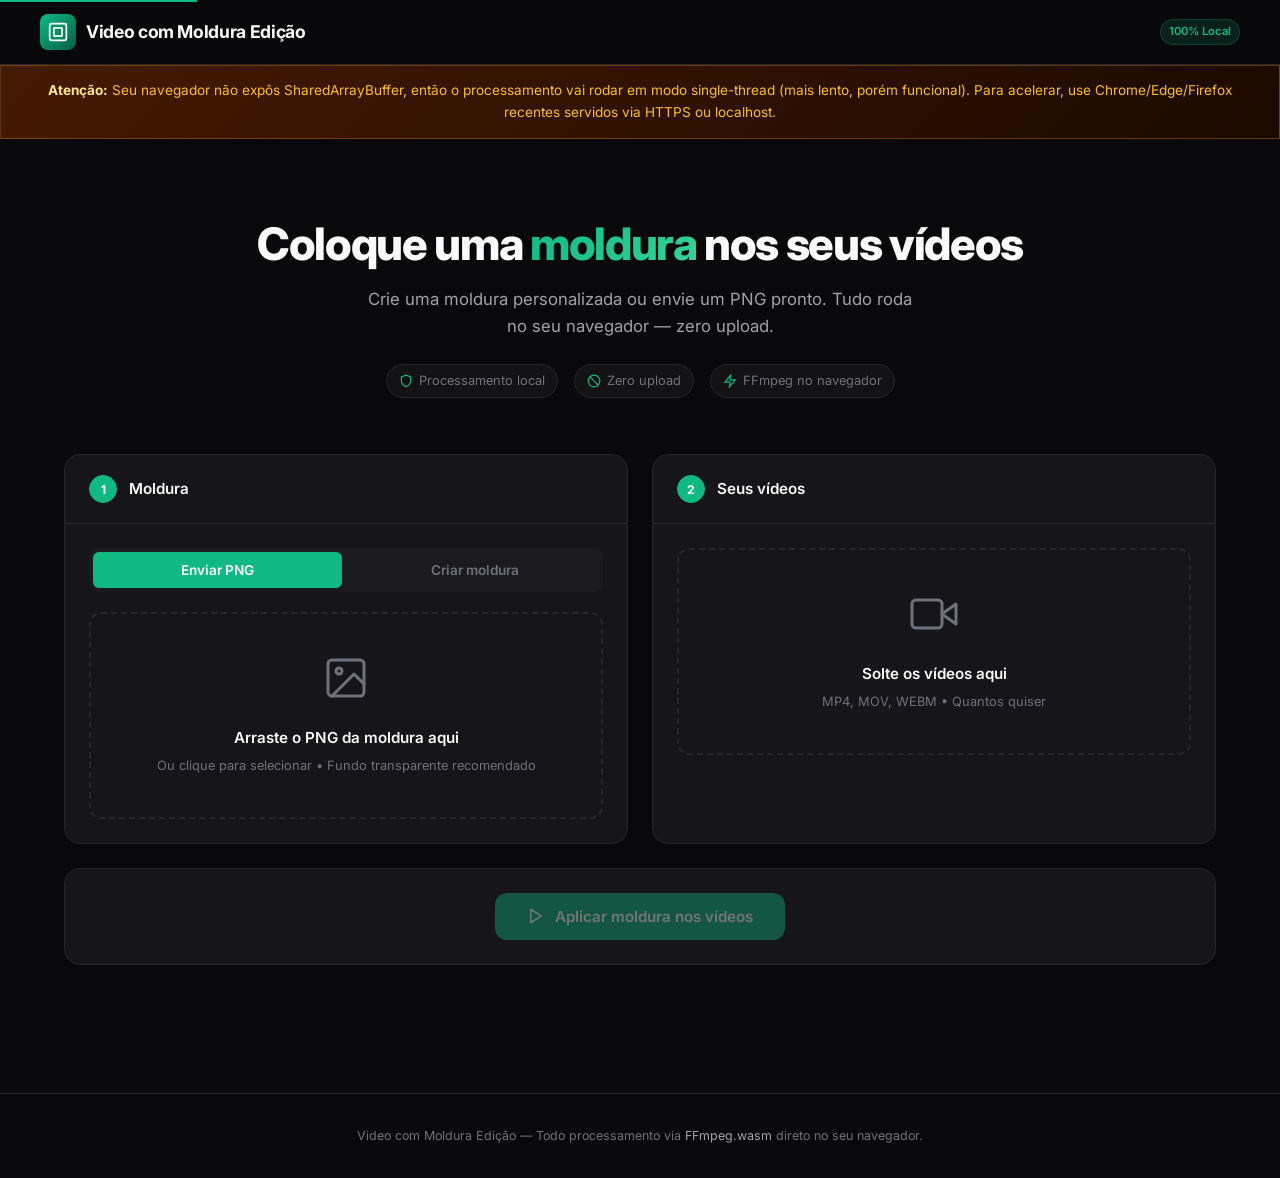
==== index.html @ 8ac9a496 "Update index.html" ====
<!DOCTYPE html>
<html lang="pt-BR">
<head>
  <meta charset="UTF-8">
  <meta name="viewport" content="width=device-width, initial-scale=1.0">
  <title>Video com Moldura Edição — crie ou envie molduras, 100% no navegador</title>
  <meta name="description" content="Crie ou envie molduras PNG e aplique em vídeos direto no navegador. Sem upload, sem servidor, 100% privado.">
  <meta name="theme-color" content="#0a0a0a">
  <link rel="preconnect" href="https://fonts.googleapis.com">
  <link rel="preconnect" href="https://fonts.gstatic.com" crossorigin>
  <link href="https://fonts.googleapis.com/css2?family=Inter:wght@400;500;600;700;800&display=swap" rel="stylesheet">
  <style>
    *, *::before, *::after { box-sizing: border-box; margin: 0; padding: 0; }

    :root {
      --bg-primary: #09090b;
      --bg-secondary: #131316;
      --bg-tertiary: #1a1a1f;
      --bg-card: #16161a;
      --border-color: #27272a;
      --border-hover: #3f3f46;
      --text-primary: #fafafa;
      --text-secondary: #a1a1aa;
      --text-muted: #71717a;
      --accent: #10b981;
      --accent-hover: #059669;
      --accent-glow: rgba(16, 185, 129, 0.15);
      --danger: #ef4444;
      --warning: #f59e0b;
      --radius: 12px;
      --radius-sm: 8px;
      --radius-lg: 16px;
      --shadow: 0 4px 24px rgba(0,0,0,0.3);
      --transition: 200ms cubic-bezier(0.4, 0, 0.2, 1);
    }

    html { scroll-behavior: smooth; }

    body {
      font-family: 'Inter', -apple-system, BlinkMacSystemFont, sans-serif;
      background: var(--bg-primary);
      color: var(--text-primary);
      line-height: 1.6;
      min-height: 100vh;
      overflow-x: hidden;
    }

    .skip-link {
      position: absolute; top: -40px; left: 0;
      background: var(--accent); color: white; padding: 8px 16px;
      text-decoration: none; z-index: 1000;
    }
    .skip-link:focus { top: 0; }

    .site-header {
      position: sticky; top: 0; z-index: 100;
      background: rgba(9, 9, 11, 0.85);
      backdrop-filter: blur(16px);
      border-bottom: 1px solid var(--border-color);
      padding: 0 24px;
    }

    .header-inner {
      max-width: 1200px; margin: 0 auto;
      display: flex; align-items: center; justify-content: space-between;
      height: 64px;
    }

    .logo {
      display: flex; align-items: center; gap: 10px;
      text-decoration: none; color: var(--text-primary);
    }

    .logo-icon {
      width: 36px; height: 36px;
      background: linear-gradient(135deg, var(--accent), #065f46);
      border-radius: var(--radius-sm);
      display: flex; align-items: center; justify-content: center;
    }
    .logo-icon svg { width: 20px; height: 20px; color: white; }

    .logo-text { font-weight: 700; font-size: 1.1rem; letter-spacing: -0.02em; }

    .header-badge {
      font-size: 0.7rem; font-weight: 600; padding: 3px 8px;
      border-radius: 20px; background: var(--accent-glow); color: var(--accent);
      border: 1px solid rgba(16, 185, 129, 0.2);
    }

    .warning-banner {
      background: linear-gradient(135deg, #451a03, #1c0a00);
      border: 1px solid rgba(245, 158, 11, 0.3);
      color: #fbbf24; padding: 14px 24px; font-size: 0.85rem;
      text-align: center; display: none;
    }
    .warning-banner:not(.hidden) { display: block; }
    .warning-banner strong { color: #fde68a; }

    .app-container {
      max-width: 1200px; margin: 0 auto;
      padding: 32px 24px 80px;
    }

    .hero { text-align: center; padding: 48px 0 40px; }

    .hero h1 {
      font-size: clamp(1.8rem, 4vw, 2.8rem);
      font-weight: 800; letter-spacing: -0.03em;
      line-height: 1.15; margin-bottom: 16px;
    }

    .hero h1 .highlight {
      background: linear-gradient(135deg, var(--accent), #34d399);
      -webkit-background-clip: text; -webkit-text-fill-color: transparent;
      background-clip: text;
    }

    .hero p {
      color: var(--text-secondary); font-size: 1.05rem;
      max-width: 560px; margin: 0 auto;
    }

    .privacy-badges {
      display: flex; justify-content: center; gap: 16px;
      margin-top: 24px; flex-wrap: wrap;
    }

    .privacy-badge {
      display: flex; align-items: center; gap: 6px;
      font-size: 0.8rem; color: var(--text-muted);
      padding: 6px 12px; background: var(--bg-secondary);
      border: 1px solid var(--border-color); border-radius: 20px;
    }
    .privacy-badge svg { width: 14px; height: 14px; color: var(--accent); }

    .workflow {
      display: grid; grid-template-columns: 1fr 1fr; gap: 24px; margin-top: 16px;
    }
    @media (max-width: 900px) { .workflow { grid-template-columns: 1fr; } }

    /* Quando modo criar está ativo, o painel de vídeos some e o painel 1 ocupa tudo */
    .workflow.create-mode { grid-template-columns: 1fr; }
    .workflow.create-mode #panel-videos { display: none !important; }
    body.create-mode .bottom-section { display: none !important; }

    .panel {
      background: var(--bg-card); border: 1px solid var(--border-color);
      border-radius: var(--radius-lg); overflow: hidden;
      transition: border-color var(--transition);
    }
    .panel:hover { border-color: var(--border-hover); }

    .panel-header {
      padding: 20px 24px; border-bottom: 1px solid var(--border-color);
      display: flex; align-items: center; gap: 12px;
    }

    .panel-step {
      width: 28px; height: 28px; border-radius: 50%;
      background: var(--accent); border: 1.5px solid var(--accent);
      display: flex; align-items: center; justify-content: center;
      font-size: 0.75rem; font-weight: 700; color: white; flex-shrink: 0;
    }

    .panel-title { font-size: 0.95rem; font-weight: 600; }
    .panel-body { padding: 24px; }

    /* Tabs */
    .mode-tabs {
      display: flex; gap: 8px; margin-bottom: 20px;
      background: var(--bg-tertiary); padding: 4px; border-radius: var(--radius-sm);
    }

    .mode-tab {
      flex: 1; padding: 10px 14px; border: none; background: transparent;
      color: var(--text-muted); font-size: 0.85rem; font-weight: 600;
      border-radius: 6px; cursor: pointer; transition: all var(--transition);
      font-family: inherit;
    }
    .mode-tab.active { background: var(--accent); color: white; }

    .mode-panel { display: none; }
    .mode-panel.active { display: block; }

    /* Drop zone */
    .drop-zone {
      border: 2px dashed var(--border-color); border-radius: var(--radius);
      padding: 40px 24px; text-align: center; cursor: pointer;
      transition: all var(--transition); position: relative;
    }
    .drop-zone:hover, .drop-zone.drag-over {
      border-color: var(--accent); background: var(--accent-glow);
    }
    .drop-zone-icon {
      width: 48px; height: 48px; margin: 0 auto 16px;
      color: var(--text-muted); transition: color var(--transition);
    }
    .drop-zone:hover .drop-zone-icon { color: var(--accent); }
    .drop-zone-title { font-weight: 600; font-size: 0.95rem; margin-bottom: 6px; }
    .drop-zone-hint { font-size: 0.8rem; color: var(--text-muted); }
    .drop-zone input[type="file"] {
      position: absolute; inset: 0; opacity: 0; cursor: pointer;
    }

    .frame-preview-area { display: none; text-align: center; }
    .frame-preview-area:not(.hidden) { display: block; }

    .frame-editor-wrap {
      position: relative; display: inline-block; margin-bottom: 16px;
      max-width: 100%; user-select: none; -webkit-user-select: none; touch-action: none;
    }
    .frame-editor-wrap img {
      display: block; max-width: 100%; max-height: 340px; width: auto; height: auto;
      border-radius: var(--radius-sm); border: 1px solid var(--border-color);
      background: repeating-conic-gradient(#1a1a1f 0% 25%, #27272a 0% 50%) 50% / 16px 16px;
      pointer-events: none;
    }

    .area-box {
      position: absolute; border: 2px dashed var(--accent);
      background: rgba(16, 185, 129, 0.14); box-sizing: border-box;
      cursor: move; min-width: 16px; min-height: 16px;
    }
    .area-box::before {
      content: 'Área do vídeo'; position: absolute; top: -22px; left: 0;
      font-size: 0.65rem; font-weight: 600; color: var(--accent);
      background: var(--bg-primary); padding: 2px 6px; border-radius: 4px;
      white-space: nowrap; pointer-events: none;
    }
    .area-handle {
      position: absolute; width: 14px; height: 14px; background: var(--accent);
      border: 2px solid var(--bg-primary); border-radius: 50%; z-index: 2;
    }
    .area-handle.nw { top: 0; left: 0; transform: translate(-50%, -50%); cursor: nwse-resize; }
    .area-handle.ne { top: 0; right: 0; transform: translate(50%, -50%); cursor: nesw-resize; }
    .area-handle.sw { bottom: 0; left: 0; transform: translate(-50%, 50%); cursor: nesw-resize; }
    .area-handle.se { bottom: 0; right: 0; transform: translate(50%, 50%); cursor: nwse-resize; }

    .area-controls {
      text-align: left; background: var(--bg-tertiary);
      border: 1px solid var(--border-color); border-radius: var(--radius-sm);
      padding: 14px 16px; margin-bottom: 16px;
    }
    .area-controls-title {
      font-size: 0.78rem; font-weight: 600; color: var(--text-secondary); margin-bottom: 10px;
    }
    .area-controls-grid {
      display: grid; grid-template-columns: repeat(2, 1fr); gap: 10px;
    }
    .area-controls-grid label {
      display: flex; flex-direction: column; gap: 4px;
      font-size: 0.75rem; color: var(--text-muted);
    }
    .area-controls-grid input[type="number"],
    .field input[type="text"], .field input[type="number"],
    .field select, .field textarea {
      background: var(--bg-primary); border: 1px solid var(--border-color);
      border-radius: 6px; padding: 7px 9px; color: var(--text-primary);
      font-size: 0.85rem; font-family: inherit; width: 100%;
      transition: border-color var(--transition);
    }
    .area-controls-grid input:focus, .field input:focus,
    .field select:focus, .field textarea:focus {
      outline: none; border-color: var(--accent);
    }
    .area-controls-actions {
      display: flex; gap: 8px; margin-top: 12px; flex-wrap: wrap;
    }
    .btn-secondary-sm {
      background: none; border: 1px solid var(--border-color);
      color: var(--text-secondary); padding: 7px 12px; border-radius: 6px;
      font-size: 0.75rem; font-weight: 500; cursor: pointer;
      transition: all var(--transition); font-family: inherit;
    }
    .btn-secondary-sm:hover { border-color: var(--accent); color: var(--accent); }
    .area-hint {
      font-size: 0.72rem; color: var(--text-muted); margin-top: 10px; line-height: 1.4;
    }
    .frame-meta { font-size: 0.8rem; color: var(--text-secondary); margin-bottom: 12px; }
    .btn-remove-frame {
      background: none; border: 1px solid var(--border-color);
      color: var(--text-secondary); padding: 8px 16px; border-radius: var(--radius-sm);
      font-size: 0.8rem; cursor: pointer; transition: all var(--transition);
      font-family: inherit;
    }
    .btn-remove-frame:hover { border-color: var(--danger); color: var(--danger); }

    /* ===== CREATE EDITOR ===== */
    .create-layout {
      display: grid; grid-template-columns: auto 1fr; gap: 24px; align-items: start;
    }
    @media (max-width: 700px) {
      .create-layout { grid-template-columns: 1fr; }
    }

    .create-preview-wrap { display: flex; justify-content: center; }

    #template-preview-container {
      width: 270px; height: 485px;
      position: relative; border-radius: 12px; overflow: hidden;
      border: 2px solid var(--border-color); background: #fff;
      touch-action: none; user-select: none;
    }

    #preview-bg { position: absolute; inset: 0; background: #fff; }

    .preview-layer { position: absolute; cursor: move; }

    .preview-layer.shape-circle { border-radius: 50%; overflow: hidden; }
    .preview-layer.shape-rounded { border-radius: 12px; overflow: hidden; }

    #preview-profile-img {
      width: 100%; height: 100%; object-fit: cover; display: block;
      background: linear-gradient(135deg, #ff6b35, #f72585, #7b2ff7);
    }

    #preview-username {
      color: #111; font-weight: 700; font-size: 12px;
      white-space: nowrap; cursor: move;
      display: flex; align-items: center; gap: 3px;
      padding: 2px 4px;
    }
    #preview-username .check {
      color: #1d9bf0; font-size: 11px; line-height: 1;
      pointer-events: none;
    }

    #preview-caption {
      color: #111; font-size: 13px; font-weight: 700;
      line-height: 1.3; cursor: move;
      padding: 2px 4px;
    }

    #preview-video-area {
      border: 2px dashed rgba(16, 185, 129, 0.9);
      background: rgba(0, 0, 0, 0.85);
      position: absolute;
    }

    .create-area-handle {
      position: absolute; width: 10px; height: 10px;
      background: var(--accent); border: 2px solid white;
      border-radius: 2px; z-index: 5;
    }
    .create-area-handle.nw { top: -5px; left: -5px; cursor: nwse-resize; }
    .create-area-handle.ne { top: -5px; right: -5px; cursor: nesw-resize; }
    .create-area-handle.sw { bottom: -5px; left: -5px; cursor: nesw-resize; }
    .create-area-handle.se { bottom: -5px; right: -5px; cursor: nwse-resize; }
    .create-area-handle.n  { top: -5px; left: 50%; transform: translateX(-50%); cursor: ns-resize; }
    .create-area-handle.s  { bottom: -5px; left: 50%; transform: translateX(-50%); cursor: ns-resize; }
    .create-area-handle.w  { left: -5px; top: 50%; transform: translateY(-50%); cursor: ew-resize; }
    .create-area-handle.e  { right: -5px; top: 50%; transform: translateY(-50%); cursor: ew-resize; }

    .form-grid {
      display: grid; grid-template-columns: 1fr 1fr; gap: 12px; margin-bottom: 16px;
    }
    @media (max-width: 500px) { .form-grid { grid-template-columns: 1fr; } }

    .field { display: flex; flex-direction: column; gap: 5px; }
    .field label { font-size: 0.75rem; color: var(--text-muted); font-weight: 500; }
    .field textarea { resize: vertical; min-height: 60px; }

    .radio-group {
      display: flex; gap: 12px; flex-wrap: wrap; margin-top: 4px;
    }
    .radio-group label {
      display: flex; align-items: center; gap: 5px; cursor: pointer;
      font-size: 0.85rem; color: var(--text-primary);
    }

    .create-actions {
      display: flex; gap: 10px; flex-wrap: wrap; margin-top: 8px;
    }

    .btn-create-finalize {
      display: inline-flex; align-items: center; gap: 8px;
      padding: 11px 20px; background: var(--accent); color: white;
      border: none; border-radius: var(--radius-sm);
      font-size: 0.88rem; font-weight: 600; cursor: pointer;
      transition: all var(--transition); font-family: inherit;
    }
    .btn-create-finalize:hover:not(:disabled) { background: var(--accent-hover); }
    .btn-create-finalize:disabled { opacity: 0.5; cursor: not-allowed; }

    /* Vídeos */
    .video-queue { display: none; }
    .video-queue:not(.hidden) { display: block; }

    .queue-header {
      display: flex; align-items: center; justify-content: space-between;
      margin-bottom: 16px;
    }
    .queue-count { font-size: 0.85rem; color: var(--text-secondary); }
    .queue-count strong { color: var(--text-primary); }

    .btn-clear-queue {
      background: none; border: none; color: var(--text-muted);
      font-size: 0.8rem; cursor: pointer; padding: 4px 8px;
      border-radius: 4px; transition: all var(--transition); font-family: inherit;
    }
    .btn-clear-queue:hover { color: var(--danger); }

    .video-list {
      list-style: none; display: flex; flex-direction: column; gap: 8px;
      max-height: 320px; overflow-y: auto; padding-right: 4px;
    }
    .video-list::-webkit-scrollbar { width: 4px; }
    .video-list::-webkit-scrollbar-track { background: transparent; }
    .video-list::-webkit-scrollbar-thumb { background: var(--border-color); border-radius: 4px; }

    .video-entry {
      display: flex; align-items: center; gap: 12px; padding: 12px;
      background: var(--bg-tertiary); border: 1px solid var(--border-color);
      border-radius: var(--radius-sm); transition: all var(--transition);
    }
    .video-entry:hover { border-color: var(--border-hover); }

    .video-thumb {
      width: 56px; height: 40px; border-radius: 6px; overflow: hidden;
      flex-shrink: 0; background: var(--bg-primary);
    }
    .video-thumb video { width: 100%; height: 100%; object-fit: cover; }

    .video-info { flex: 1; min-width: 0; }
    .video-name {
      font-size: 0.82rem; font-weight: 500; white-space: nowrap;
      overflow: hidden; text-overflow: ellipsis;
    }
    .video-meta-line { font-size: 0.72rem; color: var(--text-muted); margin-top: 2px; }

    .video-progress-bar {
      height: 3px; background: var(--border-color); border-radius: 2px;
      margin-top: 6px; overflow: hidden;
    }
    .video-progress-bar .fill {
      height: 100%; width: 0%; background: var(--accent);
      border-radius: 2px; transition: width 300ms ease;
    }

    .video-status-badge {
      font-size: 0.68rem; font-weight: 600; padding: 3px 8px;
      border-radius: 12px; white-space: nowrap; flex-shrink: 0;
    }
    .status-pending { background: var(--bg-primary); color: var(--text-muted); }
    .status-active { background: rgba(16, 185, 129, 0.1); color: var(--accent); }
    .status-complete { background: rgba(16, 185, 129, 0.15); color: #34d399; }
    .status-failed { background: rgba(239, 68, 68, 0.1); color: var(--danger); }

    .btn-remove-video {
      background: none; border: none; color: var(--text-muted);
      cursor: pointer; padding: 4px; border-radius: 4px;
      transition: all var(--transition); flex-shrink: 0;
    }
    .btn-remove-video:hover { color: var(--danger); }
    .btn-remove-video svg { width: 16px; height: 16px; }

    .bottom-section { margin-top: 24px; }

    .action-bar {
      display: flex; align-items: center; justify-content: center; gap: 16px;
      padding: 24px; background: var(--bg-card);
      border: 1px solid var(--border-color); border-radius: var(--radius-lg);
    }

    .btn-process {
      display: inline-flex; align-items: center; gap: 10px;
      padding: 14px 32px; background: var(--accent); color: white;
      border: none; border-radius: var(--radius); font-size: 0.95rem;
      font-weight: 600; cursor: pointer; transition: all var(--transition);
      font-family: inherit;
    }
    .btn-process:hover:not(:disabled) {
      background: var(--accent-hover); transform: translateY(-1px);
      box-shadow: 0 8px 24px var(--accent-glow);
    }
    .btn-process:disabled { opacity: 0.4; cursor: not-allowed; transform: none; }
    .btn-process svg { width: 18px; height: 18px; }

    .overall-progress {
      display: none; margin-top: 24px; background: var(--bg-card);
      border: 1px solid var(--border-color); border-radius: var(--radius-lg); padding: 24px;
    }
    .overall-progress:not(.hidden) { display: block; }

    .progress-header {
      display: flex; justify-content: space-between; align-items: center; margin-bottom: 12px;
    }
    .progress-label { font-size: 0.85rem; font-weight: 500; }
    .progress-percentage { font-size: 0.85rem; font-weight: 700; color: var(--accent); }

    .progress-track-main {
      height: 8px; background: var(--bg-tertiary); border-radius: 4px;
      overflow: hidden; margin-bottom: 12px;
    }
    .progress-track-main .bar {
      height: 100%; width: 0%;
      background: linear-gradient(90deg, var(--accent), #34d399);
      border-radius: 4px; transition: width 400ms ease;
    }
    .progress-details { font-size: 0.78rem; color: var(--text-muted); }

    .results-panel {
      display: none; margin-top: 24px; background: var(--bg-card);
      border: 1px solid var(--border-color); border-radius: var(--radius-lg); overflow: hidden;
    }
    .results-panel:not(.hidden) { display: block; }

    .results-header {
      padding: 20px 24px; border-bottom: 1px solid var(--border-color);
      display: flex; align-items: center; justify-content: space-between;
      flex-wrap: wrap; gap: 12px;
    }
    .results-title {
      font-size: 0.95rem; font-weight: 600;
      display: flex; align-items: center; gap: 8px;
    }
    .results-title .count {
      background: var(--accent-glow); color: var(--accent);
      font-size: 0.72rem; padding: 2px 8px; border-radius: 10px;
    }

    .btn-download-all {
      display: inline-flex; align-items: center; gap: 8px;
      padding: 10px 20px; background: var(--accent); color: white;
      border: none; border-radius: var(--radius-sm); font-size: 0.82rem;
      font-weight: 600; cursor: pointer; transition: all var(--transition);
      font-family: inherit;
    }
    .btn-download-all:hover { background: var(--accent-hover); }
    .btn-download-all svg { width: 16px; height: 16px; }

    .results-list {
      list-style: none; padding: 16px 24px;
      display: flex; flex-direction: column; gap: 8px;
      max-height: 300px; overflow-y: auto;
    }

    .result-entry {
      display: flex; align-items: center; gap: 12px; padding: 12px;
      background: var(--bg-tertiary); border-radius: var(--radius-sm);
      border: 1px solid var(--border-color);
    }
    .result-icon {
      width: 36px; height: 36px; border-radius: 50%;
      background: var(--accent-glow); display: flex;
      align-items: center; justify-content: center; flex-shrink: 0;
    }
    .result-icon svg { width: 18px; height: 18px; color: var(--accent); }
    .result-info { flex: 1; min-width: 0; }
    .result-name {
      font-size: 0.82rem; font-weight: 500; white-space: nowrap;
      overflow: hidden; text-overflow: ellipsis;
    }
    .result-size { font-size: 0.72rem; color: var(--text-muted); margin-top: 2px; }

    .btn-download-single {
      display: inline-flex; align-items: center; gap: 6px;
      padding: 8px 14px; background: var(--bg-primary);
      border: 1px solid var(--border-color); color: var(--text-secondary);
      border-radius: var(--radius-sm); font-size: 0.78rem; font-weight: 500;
      cursor: pointer; transition: all var(--transition); flex-shrink: 0;
      font-family: inherit;
    }
    .btn-download-single:hover { border-color: var(--accent); color: var(--accent); }
    .btn-download-single svg { width: 14px; height: 14px; }

    .site-footer {
      text-align: center; padding: 32px 24px;
      border-top: 1px solid var(--border-color); margin-top: 48px;
    }
    .footer-text { font-size: 0.78rem; color: var(--text-muted); }
    .footer-text a { color: var(--text-secondary); text-decoration: none; }
    .footer-text a:hover { color: var(--accent); }

    .toast-area {
      position: fixed; bottom: 24px; right: 24px; z-index: 9999;
      display: flex; flex-direction: column; gap: 8px; pointer-events: none;
    }
    .toast-msg {
      display: flex; align-items: center; gap: 10px; padding: 12px 18px;
      background: var(--bg-card); border: 1px solid var(--border-color);
      border-radius: var(--radius-sm); font-size: 0.82rem; box-shadow: var(--shadow);
      pointer-events: auto; animation: toastSlideIn 300ms ease forwards; max-width: 360px;
    }
    .toast-msg.success { border-left: 3px solid var(--accent); }
    .toast-msg.error { border-left: 3px solid var(--danger); }
    .toast-msg.info { border-left: 3px solid #3b82f6; }
    .toast-msg svg { width: 16px; height: 16px; flex-shrink: 0; }
    .toast-msg.success svg { color: var(--accent); }
    .toast-msg.error svg { color: var(--danger); }
    .toast-msg.info svg { color: #3b82f6; }
    .toast-msg.hiding { animation: toastSlideOut 300ms ease forwards; }

    @keyframes toastSlideIn {
      from { opacity: 0; transform: translateX(40px); }
      to { opacity: 1; transform: translateX(0); }
    }
    @keyframes toastSlideOut {
      from { opacity: 1; transform: translateX(0); }
      to { opacity: 0; transform: translateX(40px); }
    }

    .spinner {
      width: 16px; height: 16px; border: 2px solid transparent;
      border-top-color: currentColor; border-radius: 50%;
      animation: spin 0.6s linear infinite;
    }
    @keyframes spin { to { transform: rotate(360deg); } }

    .hidden { display: none !important; }

    @media (max-width: 640px) {
      .app-container { padding: 20px 16px 60px; }
      .hero { padding: 32px 0 24px; }
      .panel-body { padding: 16px; }
      .drop-zone { padding: 28px 16px; }
      .action-bar { flex-direction: column; padding: 20px; }
      .btn-process { width: 100%; justify-content: center; }
      .toast-area { left: 16px; right: 16px; bottom: 16px; }
      .toast-msg { max-width: 100%; }
    }
  </style>
</head>
<body>

  <a href="#main" class="skip-link">Pular para o conteúdo</a>

  <header class="site-header">
    <div class="header-inner">
      <a href="/" class="logo">
        <div class="logo-icon">
          <svg viewBox="0 0 24 24" fill="none" stroke="currentColor" stroke-width="2" stroke-linecap="round" stroke-linejoin="round">
            <rect x="2" y="2" width="20" height="20" rx="2.18" ry="2.18"/>
            <rect x="7" y="7" width="10" height="10" rx="1"/>
          </svg>
        </div>
        <span class="logo-text">Video com Moldura Edição</span>
      </a>
      <span class="header-badge">100% Local</span>
    </div>
  </header>

  <div class="warning-banner hidden" id="warning-banner">
    <strong>Atenção:</strong> <span id="warning-banner-text">Seu navegador não expôs SharedArrayBuffer, então o processamento vai rodar em modo single-thread (mais lento, porém funcional). Para acelerar, use Chrome/Edge/Firefox recentes servidos via HTTPS ou localhost.</span>
  </div>

  <main class="app-container" id="main">

    <section class="hero">
      <h1>Coloque uma <span class="highlight">moldura</span> nos seus vídeos</h1>
      <p>Crie uma moldura personalizada ou envie um PNG pronto. Tudo roda no seu navegador — zero upload.</p>
      <div class="privacy-badges">
        <span class="privacy-badge">
          <svg viewBox="0 0 24 24" fill="none" stroke="currentColor" stroke-width="2"><path d="M12 22s8-4 8-10V5l-8-3-8 3v7c0 6 8 10 8 10z"/></svg>
          Processamento local
        </span>
        <span class="privacy-badge">
          <svg viewBox="0 0 24 24" fill="none" stroke="currentColor" stroke-width="2"><circle cx="12" cy="12" r="10"/><line x1="4.93" y1="4.93" x2="19.07" y2="19.07"/></svg>
          Zero upload
        </span>
        <span class="privacy-badge">
          <svg viewBox="0 0 24 24" fill="none" stroke="currentColor" stroke-width="2"><path d="M13 2L3 14h9l-1 8 10-12h-9l1-8z"/></svg>
          FFmpeg no navegador
        </span>
      </div>
    </section>

    <div class="workflow" id="workflow">

      <!-- PAINEL 1: MOLDURA -->
      <div class="panel" id="panel-frame">
        <div class="panel-header">
          <div class="panel-step">1</div>
          <span class="panel-title">Moldura</span>
        </div>
        <div class="panel-body">

          <div class="mode-tabs">
            <button class="mode-tab active" data-mode="upload" type="button">Enviar PNG</button>
            <button class="mode-tab" data-mode="create" type="button">Criar moldura</button>
          </div>

          <!-- ===== MODO ENVIAR ===== -->
          <div class="mode-panel active" id="mode-upload">
            <div class="drop-zone" id="frame-drop-area">
              <svg class="drop-zone-icon" viewBox="0 0 24 24" fill="none" stroke="currentColor" stroke-width="1.5" stroke-linecap="round" stroke-linejoin="round">
                <rect x="3" y="3" width="18" height="18" rx="2" ry="2"/>
                <circle cx="8.5" cy="8.5" r="1.5"/>
                <polyline points="21 15 16 10 5 21"/>
              </svg>
              <div class="drop-zone-title">Arraste o PNG da moldura aqui</div>
              <div class="drop-zone-hint">Ou clique para selecionar • Fundo transparente recomendado</div>
              <input type="file" id="frame-input" accept=".png,image/png">
            </div>

            <div class="frame-preview-area hidden" id="frame-preview-container">
              <div class="frame-editor-wrap" id="frame-editor-wrap">
                <img id="frame-preview" alt="Preview da moldura" draggable="false">
                <div class="area-box" id="area-box">
                  <div class="area-handle nw" data-handle="nw"></div>
                  <div class="area-handle ne" data-handle="ne"></div>
                  <div class="area-handle sw" data-handle="sw"></div>
                  <div class="area-handle se" data-handle="se"></div>
                </div>
              </div>
              <div class="frame-meta">
                <span id="frame-name"></span> • <span id="frame-size"></span>
              </div>

              <div class="area-controls">
                <div class="area-controls-title">Posição e tamanho do vídeo na moldura (em pixels)</div>
                <div class="area-controls-grid">
                  <label>X <input type="number" id="area-x" min="0" step="1"></label>
                  <label>Y <input type="number" id="area-y" min="0" step="1"></label>
                  <label>Largura <input type="number" id="area-w" min="1" step="1"></label>
                  <label>Altura <input type="number" id="area-h" min="1" step="1"></label>
                </div>
                <div class="area-controls-actions">
                  <button class="btn-secondary-sm" id="area-auto-btn" type="button">Detectar automaticamente</button>
                  <button class="btn-secondary-sm" id="area-reset-btn" type="button">Centralizar</button>
                </div>
                <div class="area-hint">Arraste o retângulo verde (ou puxe pelos cantos) para definir onde o vídeo aparece.</div>
              </div>

              <button class="btn-remove-frame" id="remove-frame-btn">Remover moldura</button>
            </div>
          </div>

          <!-- ===== MODO CRIAR ===== -->
          <div class="mode-panel" id="mode-create">
            <div class="create-layout">
              <div class="create-preview-wrap">
                <div id="template-preview-container">
                  <div id="preview-bg"></div>
                  <div class="preview-layer shape-circle" data-el="profile" id="preview-profile">
                    <img id="preview-profile-img" src="" alt="" />
                  </div>
                  <div class="preview-layer" data-el="username" id="preview-username">@taldorafael<span class="check">✓</span></div>
                  <div class="preview-layer" data-el="caption" id="preview-caption">vídeo bem engraçado 😂</div>
                  <div id="preview-video-area" data-el="video">
                    <div class="create-area-handle nw" data-handle="nw"></div>
                    <div class="create-area-handle ne" data-handle="ne"></div>
                    <div class="create-area-handle sw" data-handle="sw"></div>
                    <div class="create-area-handle se" data-handle="se"></div>
                    <div class="create-area-handle n" data-handle="n"></div>
                    <div class="create-area-handle s" data-handle="s"></div>
                    <div class="create-area-handle w" data-handle="w"></div>
                    <div class="create-area-handle e" data-handle="e"></div>
                  </div>
                </div>
              </div>

              <div>
                <div class="form-grid">
                  <div class="field">
                    <label>Foto de perfil</label>
                    <input type="file" id="template-profile-input" accept="image/*" style="font-size:0.8rem;">
                  </div>
                  <div class="field">
                    <label>Formato da foto</label>
                    <div class="radio-group">
                      <label><input type="radio" name="profile-shape" value="circle" checked> Círculo</label>
                      <label><input type="radio" name="profile-shape" value="rounded"> Arredondado</label>
                    </div>
                  </div>
                  <div class="field">
                    <label>Username</label>
                    <input type="text" id="template-username-input" value="@taldorafael">
                  </div>
                  <div class="field">
                    <label>Cor de fundo</label>
                    <select id="template-bg-input">
                      <option value="#ffffff" selected>Branco</option>
                      <option value="transparent">Transparente</option>
                      <option value="#000000">Preto</option>
                      <option value="#0f172a">Slate</option>
                      <option value="#1a1a2e">Azul escuro</option>
                      <option value="#111111">Cinza escuro</option>
                    </select>
                  </div>
                  <div class="field" style="grid-column: 1 / -1;">
                    <label>Legenda / Caption</label>
                    <textarea id="template-caption-input">vídeo bem engraçado 😂</textarea>
                  </div>
                  <div class="field">
                    <label>Fonte do username</label>
                    <select id="template-username-font">
                      <option value="Inter, -apple-system, BlinkMacSystemFont, sans-serif" selected>Inter</option>
                      <option value="Arial, Helvetica, sans-serif">Arial</option>
                      <option value="Georgia, 'Times New Roman', serif">Georgia</option>
                      <option value="'Courier New', Courier, monospace">Courier</option>
                      <option value="Impact, Haettenschweiler, sans-serif">Impact</option>
                      <option value="'Comic Sans MS', 'Comic Sans', cursive">Comic Sans</option>
                      <option value="Verdana, Geneva, sans-serif">Verdana</option>
                      <option value="Tahoma, Geneva, sans-serif">Tahoma</option>
                      <option value="'Trebuchet MS', sans-serif">Trebuchet</option>
                      <option value="'Times New Roman', Times, serif">Times New Roman</option>
                    </select>
                  </div>
                  <div class="field">
                    <label>Tamanho username (px)</label>
                    <input type="number" id="template-username-size" value="42" min="12" max="120" step="1">
                  </div>
                  <div class="field">
                    <label>Fonte da legenda</label>
                    <select id="template-caption-font">
                      <option value="Inter, -apple-system, BlinkMacSystemFont, sans-serif" selected>Inter</option>
                      <option value="Arial, Helvetica, sans-serif">Arial</option>
                      <option value="Georgia, 'Times New Roman', serif">Georgia</option>
                      <option value="'Courier New', Courier, monospace">Courier</option>
                      <option value="Impact, Haettenschweiler, sans-serif">Impact</option>
                      <option value="'Comic Sans MS', 'Comic Sans', cursive">Comic Sans</option>
                      <option value="Verdana, Geneva, sans-serif">Verdana</option>
                      <option value="Tahoma, Geneva, sans-serif">Tahoma</option>
                      <option value="'Trebuchet MS', sans-serif">Trebuchet</option>
                      <option value="'Times New Roman', Times, serif">Times New Roman</option>
                    </select>
                  </div>
                  <div class="field">
                    <label>Tamanho legenda (px)</label>
                    <input type="number" id="template-caption-size" value="48" min="12" max="140" step="1">
                  </div>
                  <div class="field">
                    <label>Cor do texto</label>
                    <select id="template-text-color-mode">
                      <option value="auto" selected>Automático (fundo)</option>
                      <option value="#111111">Preto</option>
                      <option value="#ffffff">Branco</option>
                      <option value="#fafafa">Quase branco</option>
                      <option value="#e5e5e5">Cinza claro</option>
                      <option value="#3b82f6">Azul</option>
                      <option value="#10b981">Verde</option>
                      <option value="#f59e0b">Amarelo</option>
                      <option value="#ef4444">Vermelho</option>
                    </select>
                  </div>
                  <div class="field">
                    <label>Cor detectada</label>
                    <input type="text" id="template-text-color-preview" value="#111111" readonly style="opacity:0.8;">
                  </div>
                </div>

                <div class="area-controls" style="margin-bottom:12px;">
                  <div class="area-controls-title">Área do vídeo (pixels no canvas 1080×1942)</div>
                  <div class="area-controls-grid">
                    <label>X <input type="number" id="create-area-x" value="77"></label>
                    <label>Y <input type="number" id="create-area-y" value="638"></label>
                    <label>Largura <input type="number" id="create-area-w" value="926"></label>
                    <label>Altura <input type="number" id="create-area-h" value="1269"></label>
                  </div>
                  <div class="area-hint" style="margin-top:8px;">Arraste foto, username, legenda e a área preta no preview. Tudo é livre.</div>
                </div>

                <div class="create-actions">
                  <button class="btn-create-finalize" id="finalize-template-btn" type="button">Gerar moldura</button>
                  <button class="btn-secondary-sm" id="reset-template-btn" type="button">Resetar</button>
                </div>
              </div>
            </div>
          </div>

        </div>
      </div>

      <!-- PAINEL 2: VÍDEOS -->
      <div class="panel" id="panel-videos">
        <div class="panel-header">
          <div class="panel-step">2</div>
          <span class="panel-title">Seus vídeos</span>
        </div>
        <div class="panel-body">
          <div class="drop-zone" id="videos-drop-area">
            <svg class="drop-zone-icon" viewBox="0 0 24 24" fill="none" stroke="currentColor" stroke-width="1.5" stroke-linecap="round" stroke-linejoin="round">
              <polygon points="23 7 16 12 23 17 23 7"/>
              <rect x="1" y="5" width="15" height="14" rx="2" ry="2"/>
            </svg>
            <div class="drop-zone-title">Solte os vídeos aqui</div>
            <div class="drop-zone-hint">MP4, MOV, WEBM • Quantos quiser</div>
            <input type="file" id="videos-input" accept="video/*" multiple>
          </div>

          <div class="video-queue hidden" id="videos-list-section">
            <div class="queue-header">
              <span class="queue-count"><strong id="videos-count">0</strong> vídeos na fila</span>
              <button class="btn-clear-queue" id="clear-queue-btn">Limpar tudo</button>
            </div>
            <ul class="video-list" id="videos-list"></ul>
          </div>
        </div>
      </div>
    </div>

    <div class="bottom-section" id="bottom-section">
      <div class="action-bar">
        <button class="btn-process" id="process-all-btn" disabled>
          <svg viewBox="0 0 24 24" fill="none" stroke="currentColor" stroke-width="2" stroke-linecap="round" stroke-linejoin="round">
            <polygon points="5 3 19 12 5 21 5 3"/>
          </svg>
          <span id="btn-process-label">Aplicar moldura nos vídeos</span>
        </button>
      </div>

      <div class="overall-progress hidden" id="progress-section">
        <div class="progress-header">
          <span class="progress-label" id="progress-status">Preparando...</span>
          <span class="progress-percentage" id="overall-progress-text">0%</span>
        </div>
        <div class="progress-track-main">
          <div class="bar" id="overall-progress-fill"></div>
        </div>
        <div class="progress-details" id="overall-progress-count">0 de 0 concluídos</div>
      </div>

      <div class="results-panel hidden" id="results-section">
        <div class="results-header">
          <div class="results-title">
            Vídeos prontos
            <span class="count" id="results-count">0</span>
          </div>
          <button class="btn-download-all" id="download-all-btn">
            <svg viewBox="0 0 24 24" fill="none" stroke="currentColor" stroke-width="2" stroke-linecap="round" stroke-linejoin="round">
              <path d="M21 15v4a2 2 0 0 1-2 2H5a2 2 0 0 1-2-2v-4"/>
              <polyline points="7 10 12 15 17 10"/>
              <line x1="12" y1="15" x2="12" y2="3"/>
            </svg>
            Baixar todos (.zip)
          </button>
        </div>
        <ul class="results-list" id="results-list"></ul>
      </div>
    </div>
  </main>

  <footer class="site-footer">
    <p class="footer-text">
      Video com Moldura Edição — Todo processamento via <a href="https://ffmpeg.org/" target="_blank" rel="noopener">FFmpeg.wasm</a> direto no seu navegador.
    </p>
  </footer>

  <div class="toast-area" id="toast-container"></div>

  <script>
  // =====================================================
  // Video Frame Studio — Criar OU Enviar (script estável)
  // Canvas base = 1080x1942 (igual à referência)
  // =====================================================
  const FFmpegScript = 'https://unpkg.com/@ffmpeg/ffmpeg@0.11.6/dist/ffmpeg.min.js';

  // Dimensões reais da imagem de referência
  const CANVAS_WIDTH = 1080;
  const CANVAS_HEIGHT = 1942;
  const PREVIEW_SCALE = 270 / 1080; // preview ~270x485

  // Layout padrão baseado na análise da templateasd.png
  const defaultTemplate = {
    bg: '#ffffff',
    profileShape: 'circle',
    profileImg: null,
    usernameText: '@taldorafael',
    captionText: 'vídeo bem engraçado 😂',
    usernameFont: 'Inter, -apple-system, BlinkMacSystemFont, sans-serif',
    captionFont: 'Inter, -apple-system, BlinkMacSystemFont, sans-serif',
    usernameSize: 42,
    captionSize: 48,
    textColorMode: 'auto', // 'auto' | hex
    textColor: '#111111',
    profile:  { x: 386, y: 162, w: 308, h: 308 },
    username: { x: 390, y: 500 },
    caption:  { x: 100, y: 560, w: 880 },
    video:    { x: 77,  y: 638, w: 926, h: 1269 }
  };

  const state = {
    ffmpeg: null,
    ffmpegLoaded: false,
    fetchFile: null,
    frameFile: null,
    frameOriginalImage: null,
    frameHolePreviewUrl: null,
    frameInfo: null,
    template: JSON.parse(JSON.stringify(defaultTemplate)),
    videos: [],
    processing: false,
    videoIdCounter: 0
  };

  const elements = {
    workflow: document.getElementById('workflow'),
    modeTabs: document.querySelectorAll('.mode-tab'),
    modeUpload: document.getElementById('mode-upload'),
    modeCreate: document.getElementById('mode-create'),
    panelVideos: document.getElementById('panel-videos'),
    bottomSection: document.getElementById('bottom-section'),
    // upload
    frameDropArea: document.getElementById('frame-drop-area'),
    frameInput: document.getElementById('frame-input'),
    framePreviewContainer: document.getElementById('frame-preview-container'),
    framePreview: document.getElementById('frame-preview'),
    frameName: document.getElementById('frame-name'),
    frameSize: document.getElementById('frame-size'),
    removeFrameBtn: document.getElementById('remove-frame-btn'),
    frameEditorWrap: document.getElementById('frame-editor-wrap'),
    areaBox: document.getElementById('area-box'),
    areaX: document.getElementById('area-x'),
    areaY: document.getElementById('area-y'),
    areaW: document.getElementById('area-w'),
    areaH: document.getElementById('area-h'),
    areaAutoBtn: document.getElementById('area-auto-btn'),
    areaResetBtn: document.getElementById('area-reset-btn'),
    // create
    previewContainer: document.getElementById('template-preview-container'),
    previewBg: document.getElementById('preview-bg'),
    previewProfile: document.getElementById('preview-profile'),
    previewProfileImg: document.getElementById('preview-profile-img'),
    previewUsername: document.getElementById('preview-username'),
    previewCaption: document.getElementById('preview-caption'),
    previewVideoArea: document.getElementById('preview-video-area'),
    profileInput: document.getElementById('template-profile-input'),
    usernameInput: document.getElementById('template-username-input'),
    captionInput: document.getElementById('template-caption-input'),
    bgInput: document.getElementById('template-bg-input'),
    usernameFont: document.getElementById('template-username-font'),
    captionFont: document.getElementById('template-caption-font'),
    usernameSize: document.getElementById('template-username-size'),
    captionSize: document.getElementById('template-caption-size'),
    textColorMode: document.getElementById('template-text-color-mode'),
    textColorPreview: document.getElementById('template-text-color-preview'),
    createAreaX: document.getElementById('create-area-x'),
    createAreaY: document.getElementById('create-area-y'),
    createAreaW: document.getElementById('create-area-w'),
    createAreaH: document.getElementById('create-area-h'),
    finalizeBtn: document.getElementById('finalize-template-btn'),
    resetTemplateBtn: document.getElementById('reset-template-btn'),
    // videos
    videosDropArea: document.getElementById('videos-drop-area'),
    videosInput: document.getElementById('videos-input'),
    videosListSection: document.getElementById('videos-list-section'),
    videosList: document.getElementById('videos-list'),
    videosCount: document.getElementById('videos-count'),
    clearQueueBtn: document.getElementById('clear-queue-btn'),
    processAllBtn: document.getElementById('process-all-btn'),
    progressSection: document.getElementById('progress-section'),
    progressStatus: document.getElementById('progress-status'),
    overallProgressFill: document.getElementById('overall-progress-fill'),
    overallProgressText: document.getElementById('overall-progress-text'),
    overallProgressCount: document.getElementById('overall-progress-count'),
    resultsSection: document.getElementById('results-section'),
    resultsList: document.getElementById('results-list'),
    resultsCount: document.getElementById('results-count'),
    downloadAllBtn: document.getElementById('download-all-btn'),
    toastContainer: document.getElementById('toast-container'),
    warningBanner: document.getElementById('warning-banner')
  };

  // =====================================================
  // UTILITÁRIOS
  // =====================================================
  function formatBytes(bytes) {
    if (bytes === 0) return '0 B';
    const k = 1024;
    const sizes = ['B', 'KB', 'MB', 'GB'];
    const i = Math.floor(Math.log(bytes) / Math.log(k));
    return parseFloat((bytes / Math.pow(k, i)).toFixed(2)) + ' ' + sizes[i];
  }

  function formatDuration(seconds) {
    if (!seconds || !isFinite(seconds)) return '--:--';
    const h = Math.floor(seconds / 3600);
    const m = Math.floor((seconds % 3600) / 60);
    const s = Math.floor(seconds % 60);
    if (h > 0) return `${h}:${String(m).padStart(2, '0')}:${String(s).padStart(2, '0')}`;
    return `${m}:${String(s).padStart(2, '0')}`;
  }

  function generateId() {
    return `video_${++state.videoIdCounter}_${Date.now()}`;
  }

  function getVideoDuration(file) {
    return new Promise((resolve) => {
      const url = URL.createObjectURL(file);
      const video = document.createElement('video');
      video.preload = 'metadata';
      video.onloadedmetadata = () => { resolve(video.duration); URL.revokeObjectURL(url); };
      video.onerror = () => { resolve(null); URL.revokeObjectURL(url); };
      video.src = url;
    });
  }

  function showToast(message, type = 'info') {
    const toast = document.createElement('div');
    toast.className = `toast-msg ${type}`;
    const iconSvg = type === 'success'
      ? '<svg viewBox="0 0 24 24" fill="none" stroke="currentColor" stroke-width="2"><path d="M22 11.08V12a10 10 0 1 1-5.93-9.14"/><polyline points="22 4 12 14.01 9 11.01"/></svg>'
      : type === 'error'
      ? '<svg viewBox="0 0 24 24" fill="none" stroke="currentColor" stroke-width="2"><circle cx="12" cy="12" r="10"/><line x1="12" y1="8" x2="12" y2="12"/><line x1="12" y1="16" x2="12.01" y2="16"/></svg>'
      : '<svg viewBox="0 0 24 24" fill="none" stroke="currentColor" stroke-width="2"><circle cx="12" cy="12" r="10"/><line x1="12" y1="16" x2="12" y2="12"/><line x1="12" y1="8" x2="12.01" y2="8"/></svg>';
    toast.innerHTML = `${iconSvg}<span>${message}</span>`;
    elements.toastContainer.appendChild(toast);
    setTimeout(() => {
      toast.classList.add('hiding');
      setTimeout(() => toast.remove(), 300);
    }, 4000);
  }

  function loadScript(src) {
    return new Promise((resolve, reject) => {
      const script = document.createElement('script');
      script.src = src;
      script.onload = resolve;
      script.onerror = reject;
      document.head.appendChild(script);
    });
  }

  function loadImageFromFile(file) {
    return new Promise((resolve, reject) => {
      const img = new Image();
      img.onload = () => resolve(img);
      img.onerror = reject;
      img.src = URL.createObjectURL(file);
    });
  }

  // =====================================================
  // TABS + ESCONDER PAINÉIS NO MODO CRIAR
  // =====================================================
  function setMode(mode) {
    elements.modeTabs.forEach(t => t.classList.toggle('active', t.dataset.mode === mode));
    elements.modeUpload.classList.toggle('active', mode === 'upload');
    elements.modeCreate.classList.toggle('active', mode === 'create');

    if (mode === 'create') {
      document.body.classList.add('create-mode');
      elements.workflow.classList.add('create-mode');
    } else {
      document.body.classList.remove('create-mode');
      elements.workflow.classList.remove('create-mode');
    }
  }

  elements.modeTabs.forEach(tab => {
    tab.addEventListener('click', () => setMode(tab.dataset.mode));
  });

  // =====================================================
  // EDITOR DE CRIAÇÃO (base = referência 1080x1942)
  // =====================================================
  /** Retorna cor de texto efetiva: auto detecta luminosidade do fundo */
  function getEffectiveTextColor(t) {
    if (t.textColorMode && t.textColorMode !== 'auto') {
      return t.textColorMode;
    }
    const bg = (t.bg || '#ffffff').toLowerCase();
    if (bg === 'transparent') return '#111111';
    // parse hex
    let hex = bg.replace('#', '');
    if (hex.length === 3) hex = hex.split('').map(c => c + c).join('');
    if (hex.length !== 6) return '#111111';
    const r = parseInt(hex.slice(0, 2), 16);
    const g = parseInt(hex.slice(2, 4), 16);
    const b = parseInt(hex.slice(4, 6), 16);
    // luminância relativa
    const lum = (0.299 * r + 0.587 * g + 0.114 * b) / 255;
    return lum < 0.55 ? '#ffffff' : '#111111';
  }

  function updateCreatePreview() {
    const t = state.template;
    const s = PREVIEW_SCALE;
    const textColor = getEffectiveTextColor(t);
    t.textColor = textColor;

    elements.previewBg.style.background = t.bg === 'transparent'
      ? 'repeating-conic-gradient(#e5e5e5 0% 25%, #fff 0% 50%) 50% / 16px 16px'
      : t.bg;

    elements.previewProfile.className = `preview-layer shape-${t.profileShape}`;
    elements.previewProfile.style.left = (t.profile.x * s) + 'px';
    elements.previewProfile.style.top = (t.profile.y * s) + 'px';
    elements.previewProfile.style.width = (t.profile.w * s) + 'px';
    elements.previewProfile.style.height = (t.profile.h * s) + 'px';
    if (t.profileImg) {
      elements.previewProfileImg.src = t.profileImg.src;
      elements.previewProfileImg.style.background = 'none';
    }

    const unamePreviewSize = Math.max(10, Math.round((t.usernameSize || 42) * s));
    const captionPreviewSize = Math.max(10, Math.round((t.captionSize || 48) * s));

    elements.previewUsername.innerHTML = (t.usernameText || '') + '<span class="check">✓</span>';
    elements.previewUsername.style.left = (t.username.x * s) + 'px';
    elements.previewUsername.style.top = (t.username.y * s) + 'px';
    elements.previewUsername.style.color = textColor;
    elements.previewUsername.style.fontFamily = t.usernameFont || 'Inter, sans-serif';
    elements.previewUsername.style.fontSize = unamePreviewSize + 'px';

    elements.previewCaption.textContent = t.captionText || '';
    elements.previewCaption.style.left = (t.caption.x * s) + 'px';
    elements.previewCaption.style.top = (t.caption.y * s) + 'px';
    elements.previewCaption.style.width = (t.caption.w * s) + 'px';
    elements.previewCaption.style.color = textColor;
    elements.previewCaption.style.fontFamily = t.captionFont || 'Inter, sans-serif';
    elements.previewCaption.style.fontSize = captionPreviewSize + 'px';

    if (elements.textColorPreview) {
      elements.textColorPreview.value = textColor;
      elements.textColorPreview.style.color = textColor;
      elements.textColorPreview.style.background = t.bg === 'transparent' ? '#fff' : t.bg;
    }

    elements.previewVideoArea.style.left = (t.video.x * s) + 'px';
    elements.previewVideoArea.style.top = (t.video.y * s) + 'px';
    elements.previewVideoArea.style.width = (t.video.w * s) + 'px';
    elements.previewVideoArea.style.height = (t.video.h * s) + 'px';

    elements.createAreaX.value = Math.round(t.video.x);
    elements.createAreaY.value = Math.round(t.video.y);
    elements.createAreaW.value = Math.round(t.video.w);
    elements.createAreaH.value = Math.round(t.video.h);
  }

  function clampCreateVideoArea() {
    const v = state.template.video;
    v.w = Math.max(50, Math.min(v.w, CANVAS_WIDTH));
    v.h = Math.max(50, Math.min(v.h, CANVAS_HEIGHT));
    v.x = Math.max(0, Math.min(v.x, CANVAS_WIDTH - v.w));
    v.y = Math.max(0, Math.min(v.y, CANVAS_HEIGHT - v.h));
  }

  function setupCreateInputs() {
    elements.profileInput.addEventListener('change', (e) => {
      const file = e.target.files[0];
      if (!file) return;
      const img = new Image();
      img.onload = () => {
        state.template.profileImg = img;
        updateCreatePreview();
      };
      img.src = URL.createObjectURL(file);
    });

    document.querySelectorAll('input[name="profile-shape"]').forEach(radio => {
      radio.addEventListener('change', (e) => {
        state.template.profileShape = e.target.value;
        updateCreatePreview();
      });
    });

    elements.usernameInput.addEventListener('input', (e) => {
      state.template.usernameText = e.target.value;
      updateCreatePreview();
    });

    elements.captionInput.addEventListener('input', (e) => {
      state.template.captionText = e.target.value;
      updateCreatePreview();
    });

    elements.bgInput.addEventListener('change', (e) => {
      state.template.bg = e.target.value;
      updateCreatePreview();
    });

    if (elements.usernameFont) {
      elements.usernameFont.addEventListener('change', (e) => {
        state.template.usernameFont = e.target.value;
        updateCreatePreview();
      });
    }
    if (elements.captionFont) {
      elements.captionFont.addEventListener('change', (e) => {
        state.template.captionFont = e.target.value;
        updateCreatePreview();
      });
    }
    if (elements.usernameSize) {
      elements.usernameSize.addEventListener('change', (e) => {
        state.template.usernameSize = Math.max(12, parseInt(e.target.value, 10) || 42);
        updateCreatePreview();
      });
      elements.usernameSize.addEventListener('input', (e) => {
        state.template.usernameSize = Math.max(12, parseInt(e.target.value, 10) || 42);
        updateCreatePreview();
      });
    }
    if (elements.captionSize) {
      elements.captionSize.addEventListener('change', (e) => {
        state.template.captionSize = Math.max(12, parseInt(e.target.value, 10) || 48);
        updateCreatePreview();
      });
      elements.captionSize.addEventListener('input', (e) => {
        state.template.captionSize = Math.max(12, parseInt(e.target.value, 10) || 48);
        updateCreatePreview();
      });
    }
    if (elements.textColorMode) {
      elements.textColorMode.addEventListener('change', (e) => {
        state.template.textColorMode = e.target.value;
        updateCreatePreview();
      });
    }

    [elements.createAreaX, elements.createAreaY, elements.createAreaW, elements.createAreaH].forEach(input => {
      input.addEventListener('change', () => {
        state.template.video.x = parseInt(elements.createAreaX.value) || 0;
        state.template.video.y = parseInt(elements.createAreaY.value) || 0;
        state.template.video.w = parseInt(elements.createAreaW.value) || 100;
        state.template.video.h = parseInt(elements.createAreaH.value) || 100;
        clampCreateVideoArea();
        updateCreatePreview();
      });
    });

    elements.resetTemplateBtn.addEventListener('click', () => {
      state.template = JSON.parse(JSON.stringify(defaultTemplate));
      elements.profileInput.value = '';
      elements.usernameInput.value = state.template.usernameText;
      elements.captionInput.value = state.template.captionText;
      elements.bgInput.value = state.template.bg;
      if (elements.usernameFont) elements.usernameFont.value = state.template.usernameFont;
      if (elements.captionFont) elements.captionFont.value = state.template.captionFont;
      if (elements.usernameSize) elements.usernameSize.value = state.template.usernameSize;
      if (elements.captionSize) elements.captionSize.value = state.template.captionSize;
      if (elements.textColorMode) elements.textColorMode.value = state.template.textColorMode;
      document.querySelector('input[name="profile-shape"][value="circle"]').checked = true;
      updateCreatePreview();
      showToast('Template resetado', 'info');
    });
  }

  function setupCreateDragAndResize() {
    let isDragging = false, isResizing = false, currentEl = null, handle = null;
    let startX, startY, startLeft, startTop, startW, startH;

    function getEventPos(e) {
      const rect = elements.previewContainer.getBoundingClientRect();
      const clientX = e.clientX ?? e.touches?.[0]?.clientX;
      const clientY = e.clientY ?? e.touches?.[0]?.clientY;
      return {
        x: (clientX - rect.left) / PREVIEW_SCALE,
        y: (clientY - rect.top) / PREVIEW_SCALE
      };
    }

    elements.previewContainer.addEventListener('pointerdown', (e) => {
      const target = e.target;
      if (target.classList.contains('create-area-handle')) {
        isResizing = true;
        currentEl = 'video';
        handle = target.dataset.handle;
      } else if (target.closest('.preview-layer')) {
        isDragging = true;
        currentEl = target.closest('.preview-layer').dataset.el;
      } else return;

      e.preventDefault();
      const pos = getEventPos(e);
      startX = pos.x; startY = pos.y;
      const data = state.template[currentEl];
      startLeft = data.x; startTop = data.y;
      startW = data.w || 0; startH = data.h || 0;
      elements.previewContainer.setPointerCapture(e.pointerId);
    });

    elements.previewContainer.addEventListener('pointermove', (e) => {
      if (!isDragging && !isResizing) return;
      e.preventDefault();
      const pos = getEventPos(e);
      const dx = pos.x - startX;
      const dy = pos.y - startY;
      const data = state.template[currentEl];

      if (isDragging) {
        data.x = startLeft + dx;
        data.y = startTop + dy;
        if (currentEl === 'video' || currentEl === 'profile') {
          data.x = Math.max(0, Math.min(data.x, CANVAS_WIDTH - data.w));
          data.y = Math.max(0, Math.min(data.y, CANVAS_HEIGHT - data.h));
        } else {
          data.x = Math.max(0, Math.min(data.x, CANVAS_WIDTH - 80));
          data.y = Math.max(0, Math.min(data.y, CANVAS_HEIGHT - 40));
        }
      } else if (isResizing && currentEl === 'video') {
        let newX = startLeft, newY = startTop, newW = startW, newH = startH;
        if (handle.includes('e')) newW = startW + dx;
        if (handle.includes('w')) { newX = startLeft + dx; newW = startW - dx; }
        if (handle.includes('s')) newH = startH + dy;
        if (handle.includes('n')) { newY = startTop + dy; newH = startH - dy; }
        newW = Math.max(50, newW); newH = Math.max(50, newH);
        newX = Math.max(0, Math.min(newX, CANVAS_WIDTH - newW));
        newY = Math.max(0, Math.min(newY, CANVAS_HEIGHT - newH));
        data.x = newX; data.y = newY; data.w = newW; data.h = newH;
      }
      updateCreatePreview();
    });

    elements.previewContainer.addEventListener('pointerup', (e) => {
      if (isDragging || isResizing) {
        isDragging = false; isResizing = false;
        elements.previewContainer.releasePointerCapture(e.pointerId);
      }
    });
  }

  async function generateTemplateMask() {
    const canvas = document.createElement('canvas');
    canvas.width = CANVAS_WIDTH;
    canvas.height = CANVAS_HEIGHT;
    const ctx = canvas.getContext('2d');
    const t = state.template;

    // fundo
    if (t.bg !== 'transparent') {
      ctx.fillStyle = t.bg;
      ctx.fillRect(0, 0, CANVAS_WIDTH, CANVAS_HEIGHT);
    }

    // foto de perfil
    if (t.profileImg) {
      ctx.save();
      if (t.profileShape === 'circle') {
        ctx.beginPath();
        ctx.arc(t.profile.x + t.profile.w / 2, t.profile.y + t.profile.h / 2, t.profile.w / 2, 0, Math.PI * 2);
        ctx.clip();
      } else {
        ctx.beginPath();
        ctx.roundRect(t.profile.x, t.profile.y, t.profile.w, t.profile.h, 24);
        ctx.clip();
      }
      ctx.drawImage(t.profileImg, t.profile.x, t.profile.y, t.profile.w, t.profile.h);
      ctx.restore();
    } else {
      // placeholder gradient se não tiver foto
      ctx.save();
      if (t.profileShape === 'circle') {
        ctx.beginPath();
        ctx.arc(t.profile.x + t.profile.w / 2, t.profile.y + t.profile.h / 2, t.profile.w / 2, 0, Math.PI * 2);
        ctx.clip();
      }
      const grad = ctx.createLinearGradient(t.profile.x, t.profile.y, t.profile.x + t.profile.w, t.profile.y + t.profile.h);
      grad.addColorStop(0, '#ff6b35');
      grad.addColorStop(0.5, '#f72585');
      grad.addColorStop(1, '#7b2ff7');
      ctx.fillStyle = grad;
      ctx.fillRect(t.profile.x, t.profile.y, t.profile.w, t.profile.h);
      ctx.restore();
    }

    // textos (fonte, tamanho e cor conforme config / fundo)
    const unameStr = String(t.usernameText || '');
    const captionStr = String(t.captionText || '');
    const textColor = getEffectiveTextColor(t);
    const unameSize = t.usernameSize || 42;
    const captionSize = t.captionSize || 48;
    const unameFont = t.usernameFont || 'Inter, -apple-system, BlinkMacSystemFont, sans-serif';
    const captionFont = t.captionFont || 'Inter, -apple-system, BlinkMacSystemFont, sans-serif';

    ctx.textBaseline = 'top';
    ctx.fillStyle = textColor;
    ctx.font = `bold ${unameSize}px ${unameFont}`;
    ctx.fillText(unameStr, t.username.x, t.username.y);

    // check azul ao lado do username
    const unameW = ctx.measureText(unameStr).width;
    ctx.fillStyle = '#1d9bf0';
    ctx.font = `bold ${Math.round(unameSize * 0.85)}px ${unameFont}`;
    ctx.fillText('✓', t.username.x + unameW + 8, t.username.y + 2);

    // caption (word wrap)
    ctx.fillStyle = textColor;
    ctx.font = `bold ${captionSize}px ${captionFont}`;
    const words = captionStr.split(' ');
    let line = '';
    let y = t.caption.y;
    const maxWidth = t.caption.w || 880;
    const lineHeight = Math.round(captionSize * 1.2);
    for (let n = 0; n < words.length; n++) {
      const testLine = line + words[n] + ' ';
      if (ctx.measureText(testLine).width > maxWidth && n > 0) {
        ctx.fillText(line, t.caption.x, y);
        line = words[n] + ' ';
        y += lineHeight;
      } else {
        line = testLine;
      }
    }
    ctx.fillText(line, t.caption.x, y);

    // furo transparente (área do vídeo)
    ctx.clearRect(t.video.x, t.video.y, t.video.w, t.video.h);

    return new Promise(resolve => canvas.toBlob(blob => resolve(blob), 'image/png'));
  }

  elements.finalizeBtn.addEventListener('click', async () => {
    elements.finalizeBtn.disabled = true;
    elements.finalizeBtn.textContent = 'Gerando...';
    try {
      const blob = await generateTemplateMask();
      state.frameFile = new File([blob], 'moldura-criada.png', { type: 'image/png' });
      state.frameOriginalImage = await loadImageFromFile(state.frameFile);
      state.frameInfo = {
        frameWidth: CANVAS_WIDTH,
        frameHeight: CANVAS_HEIGHT,
        videoX: state.template.video.x,
        videoY: state.template.video.y,
        videoWidth: state.template.video.w,
        videoHeight: state.template.video.h
      };

      elements.frameName.textContent = 'moldura-criada.png';
      elements.frameSize.textContent = formatBytes(blob.size);
      elements.framePreviewContainer.classList.remove('hidden');
      elements.frameDropArea.classList.add('hidden');

      await refreshFramePreviewWithHole();
      syncAreaInputs();

      // volta para aba Enviar PNG e mostra de novo os painéis de vídeo
      setMode('upload');
      updateProcessButton();
      showToast('Moldura criada! Agora adicione os vídeos.', 'success');
    } catch (err) {
      console.error(err);
      showToast('Erro ao gerar moldura', 'error');
    } finally {
      elements.finalizeBtn.disabled = false;
      elements.finalizeBtn.textContent = 'Gerar moldura';
    }
  });

  // =====================================================
  // ANÁLISE / FURO (modo upload) — script original
  // =====================================================
  function analyzeFrame(img) {
    const canvas = document.createElement('canvas');
    canvas.width = img.naturalWidth || img.width;
    canvas.height = img.naturalHeight || img.height;
    const ctx = canvas.getContext('2d');
    ctx.drawImage(img, 0, 0, canvas.width, canvas.height);

    const imageData = ctx.getImageData(0, 0, canvas.width, canvas.height);
    const data = imageData.data;
    let minX = canvas.width, maxX = 0, minY = canvas.height, maxY = 0;
    let hasTransparent = false;

    for (let y = 0; y < canvas.height; y++) {
      for (let x = 0; x < canvas.width; x++) {
        const alpha = data[(y * canvas.width + x) * 4 + 3];
        if (alpha < 10) {
          hasTransparent = true;
          minX = Math.min(minX, x);
          maxX = Math.max(maxX, x);
          minY = Math.min(minY, y);
          maxY = Math.max(maxY, y);
        }
      }
    }

    if (!hasTransparent || minX >= maxX || minY >= maxY) {
      const margin = 0.1;
      return {
        frameWidth: canvas.width,
        frameHeight: canvas.height,
        videoX: Math.floor(canvas.width * margin),
        videoY: Math.floor(canvas.height * margin),
        videoWidth: Math.floor(canvas.width * (1 - 2 * margin)),
        videoHeight: Math.floor(canvas.height * (1 - 2 * margin))
      };
    }

    return {
      frameWidth: canvas.width,
      frameHeight: canvas.height,
      videoX: minX,
      videoY: minY,
      videoWidth: maxX - minX,
      videoHeight: maxY - minY
    };
  }

  function generateFrameWithHole(img, frameInfo) {
    return new Promise((resolve, reject) => {
      try {
        const canvas = document.createElement('canvas');
        canvas.width = frameInfo.frameWidth;
        canvas.height = frameInfo.frameHeight;
        const ctx = canvas.getContext('2d');
        ctx.clearRect(0, 0, canvas.width, canvas.height);
        ctx.drawImage(img, 0, 0, frameInfo.frameWidth, frameInfo.frameHeight);
        ctx.clearRect(frameInfo.videoX, frameInfo.videoY, frameInfo.videoWidth, frameInfo.videoHeight);
        canvas.toBlob((blob) => {
          if (blob) resolve(blob);
          else reject(new Error('Falha ao gerar moldura com área transparente'));
        }, 'image/png');
      } catch (err) {
        reject(err);
      }
    });
  }

  function refreshFramePreviewWithHole() {
    return new Promise((resolve) => {
      if (!state.frameOriginalImage || !state.frameInfo) {
        resolve();
        return;
      }
      generateFrameWithHole(state.frameOriginalImage, state.frameInfo)
        .then((blob) => {
          const url = URL.createObjectURL(blob);
          if (state.frameHolePreviewUrl) URL.revokeObjectURL(state.frameHolePreviewUrl);
          state.frameHolePreviewUrl = url;
          elements.framePreview.onload = () => {
            renderAreaBox();
            resolve();
          };
          elements.framePreview.src = url;
        })
        .catch((err) => {
          console.error(err);
          resolve();
        });
    });
  }

  // =====================================================
  // FFmpeg (versão estável 0.11.6)
  // =====================================================
  function checkSharedArrayBuffer() {
    if (typeof SharedArrayBuffer === 'undefined') {
      elements.warningBanner.classList.remove('hidden');
      return false;
    }
    return true;
  }

  async function loadFFmpeg() {
    if (state.ffmpegLoaded) return;
    checkSharedArrayBuffer();

    try {
      if (!window.FFmpeg) {
        await new Promise((resolve, reject) => {
          const script = document.createElement('script');
          script.src = FFmpegScript;
          script.onload = resolve;
          script.onerror = reject;
          document.head.appendChild(script);
        });
      }

      const { createFFmpeg, fetchFile } = window.FFmpeg;
      state.ffmpeg = createFFmpeg({
        log: false,
        progress: (p) => {
          const percent = Math.min(100, Math.max(0, p.ratio * 100));
          updateCurrentVideoProgress(percent);
        }
      });
      await state.ffmpeg.load();
      state.fetchFile = fetchFile;
      state.ffmpegLoaded = true;
      showToast('FFmpeg carregado com sucesso!', 'success');
    } catch (err) {
      console.error(err);
      showToast('Erro ao carregar o processador. Use Chrome/Edge via HTTPS.', 'error');
      throw err;
    }
  }

  // =====================================================
  // UPLOAD DE MOLDURA
  // =====================================================
  function setupFrameUpload() {
    elements.frameInput.addEventListener('change', (e) => {
      const file = e.target.files[0];
      if (file) handleFrameFile(file);
    });

    setupDragDrop(elements.frameDropArea, (files) => {
      if (files.length > 0) handleFrameFile(files[0]);
    });

    elements.removeFrameBtn.addEventListener('click', (e) => {
      e.stopPropagation();
      removeFrame();
    });
  }

  async function handleFrameFile(file) {
    if (!file.type.includes('png')) {
      showToast('A moldura deve ser um arquivo PNG', 'error');
      return;
    }

    state.frameFile = file;
    elements.frameName.textContent = file.name;
    elements.frameSize.textContent = formatBytes(file.size);
    elements.framePreviewContainer.classList.remove('hidden');
    elements.frameDropArea.classList.add('hidden');

    showToast('Carregando moldura...', 'info');

    try {
      const img = await loadImageFromFile(file);
      state.frameOriginalImage = img;
      state.frameInfo = analyzeFrame(img);
      clampFrameInfo();
      showToast(`Moldura carregada: ${state.frameInfo.frameWidth}x${state.frameInfo.frameHeight}px`, 'success');
    } catch (err) {
      console.error(err);
      showToast('Erro ao carregar moldura', 'error');
      state.frameInfo = null;
      state.frameOriginalImage = null;
    }

    if (state.frameInfo && state.frameOriginalImage) {
      await refreshFramePreviewWithHole();
      syncAreaInputs();
    } else {
      elements.framePreview.src = URL.createObjectURL(file);
    }

    updateProcessButton();
  }

  function removeFrame() {
    state.frameFile = null;
    state.frameInfo = null;
    state.frameOriginalImage = null;
    if (state.frameHolePreviewUrl) {
      URL.revokeObjectURL(state.frameHolePreviewUrl);
      state.frameHolePreviewUrl = null;
    }
    elements.frameInput.value = '';
    elements.framePreview.src = '';
    elements.framePreviewContainer.classList.add('hidden');
    elements.frameDropArea.classList.remove('hidden');
    updateProcessButton();
  }

  function clampFrameInfo() {
    const fi = state.frameInfo;
    if (!fi) return;
    fi.videoWidth = Math.max(4, Math.min(fi.videoWidth, fi.frameWidth));
    fi.videoHeight = Math.max(4, Math.min(fi.videoHeight, fi.frameHeight));
    fi.videoX = Math.max(0, Math.min(fi.videoX, fi.frameWidth - fi.videoWidth));
    fi.videoY = Math.max(0, Math.min(fi.videoY, fi.frameHeight - fi.videoHeight));
  }

  function getEditorScale() {
    const img = elements.framePreview;
    const naturalW = img.naturalWidth || (state.frameInfo && state.frameInfo.frameWidth) || 1;
    const naturalH = img.naturalHeight || (state.frameInfo && state.frameInfo.frameHeight) || 1;
    const displayedW = img.clientWidth || naturalW;
    const displayedH = img.clientHeight || naturalH;
    return { scaleX: displayedW / naturalW, scaleY: displayedH / naturalH };
  }

  function renderAreaBox() {
    const fi = state.frameInfo;
    if (!fi) return;
    const { scaleX, scaleY } = getEditorScale();
    const box = elements.areaBox;
    box.style.left = `${fi.videoX * scaleX}px`;
    box.style.top = `${fi.videoY * scaleY}px`;
    box.style.width = `${fi.videoWidth * scaleX}px`;
    box.style.height = `${fi.videoHeight * scaleY}px`;
  }

  function syncAreaInputs() {
    const fi = state.frameInfo;
    if (!fi) return;
    elements.areaX.value = Math.round(fi.videoX);
    elements.areaY.value = Math.round(fi.videoY);
    elements.areaW.value = Math.round(fi.videoWidth);
    elements.areaH.value = Math.round(fi.videoHeight);
  }

  function updateFrameInfoFromInputs() {
    const fi = state.frameInfo;
    if (!fi) return;
    let x = parseInt(elements.areaX.value, 10);
    let y = parseInt(elements.areaY.value, 10);
    let w = parseInt(elements.areaW.value, 10);
    let h = parseInt(elements.areaH.value, 10);
    if (isNaN(x)) x = fi.videoX;
    if (isNaN(y)) y = fi.videoY;
    if (isNaN(w)) w = fi.videoWidth;
    if (isNaN(h)) h = fi.videoHeight;
    w = Math.max(4, Math.min(w, fi.frameWidth));
    h = Math.max(4, Math.min(h, fi.frameHeight));
    x = Math.max(0, Math.min(x, fi.frameWidth - w));
    y = Math.max(0, Math.min(y, fi.frameHeight - h));
    fi.videoX = x; fi.videoY = y; fi.videoWidth = w; fi.videoHeight = h;
    renderAreaBox();
    syncAreaInputs();
  }

  function setupAreaEditorEvents() {
    [elements.areaX, elements.areaY, elements.areaW, elements.areaH].forEach(input => {
      input.addEventListener('change', () => {
        updateFrameInfoFromInputs();
        refreshFramePreviewWithHole();
      });
    });

    elements.areaAutoBtn.addEventListener('click', async () => {
      if (!state.frameOriginalImage) return;
      try {
        state.frameInfo = analyzeFrame(state.frameOriginalImage);
        clampFrameInfo();
        syncAreaInputs();
        await refreshFramePreviewWithHole();
        showToast('Área detectada automaticamente', 'success');
      } catch (err) {
        showToast('Erro ao detectar área', 'error');
      }
    });

    elements.areaResetBtn.addEventListener('click', async () => {
      const fi = state.frameInfo;
      if (!fi) return;
      const margin = 0.15;
      fi.videoX = Math.floor(fi.frameWidth * margin);
      fi.videoY = Math.floor(fi.frameHeight * margin);
      fi.videoWidth = Math.floor(fi.frameWidth * (1 - 2 * margin));
      fi.videoHeight = Math.floor(fi.frameHeight * (1 - 2 * margin));
      syncAreaInputs();
      await refreshFramePreviewWithHole();
    });

    elements.areaBox.addEventListener('pointerdown', (e) => {
      if (e.target.classList.contains('area-handle')) return;
      e.preventDefault();
      startAreaDrag(e, 'move');
    });

    elements.areaBox.querySelectorAll('.area-handle').forEach(handle => {
      handle.addEventListener('pointerdown', (e) => {
        e.preventDefault();
        e.stopPropagation();
        startAreaDrag(e, handle.dataset.handle);
      });
    });

    window.addEventListener('resize', () => {
      if (state.frameInfo) renderAreaBox();
    });
  }

  function startAreaDrag(startEvent, mode) {
    const fi = state.frameInfo;
    if (!fi) return;
    const { scaleX, scaleY } = getEditorScale();
    const startX = startEvent.clientX;
    const startY = startEvent.clientY;
    const startFrame = { x: fi.videoX, y: fi.videoY, w: fi.videoWidth, h: fi.videoHeight };
    const pointerId = startEvent.pointerId;
    elements.areaBox.setPointerCapture(pointerId);

    function onMove(e) {
      const dxNatural = (e.clientX - startX) / scaleX;
      const dyNatural = (e.clientY - startY) / scaleY;
      let { x, y, w, h } = startFrame;

      if (mode === 'move') {
        x = startFrame.x + dxNatural;
        y = startFrame.y + dyNatural;
      } else {
        if (mode.includes('w')) { x = startFrame.x + dxNatural; w = startFrame.w - dxNatural; }
        if (mode.includes('e')) w = startFrame.w + dxNatural;
        if (mode.includes('n')) { y = startFrame.y + dyNatural; h = startFrame.h - dyNatural; }
        if (mode.includes('s')) h = startFrame.h + dyNatural;
      }

      w = Math.max(4, w); h = Math.max(4, h);
      x = Math.max(0, Math.min(x, fi.frameWidth - w));
      y = Math.max(0, Math.min(y, fi.frameHeight - h));
      w = Math.min(w, fi.frameWidth - x);
      h = Math.min(h, fi.frameHeight - y);

      fi.videoX = x; fi.videoY = y; fi.videoWidth = w; fi.videoHeight = h;
      renderAreaBox();
      syncAreaInputs();
    }

    function onUp() {
      elements.areaBox.releasePointerCapture(pointerId);
      window.removeEventListener('pointermove', onMove);
      window.removeEventListener('pointerup', onUp);
      refreshFramePreviewWithHole();
    }

    window.addEventListener('pointermove', onMove);
    window.addEventListener('pointerup', onUp);
  }

  // =====================================================
  // VÍDEOS (script original funcional)
  // =====================================================
  function setupVideosUpload() {
    elements.videosInput.addEventListener('change', (e) => {
      handleVideoFiles(Array.from(e.target.files));
      elements.videosInput.value = '';
    });
    setupDragDrop(elements.videosDropArea, (files) => {
      const videoFiles = Array.from(files).filter(f => f.type.startsWith('video/'));
      if (videoFiles.length > 0) handleVideoFiles(videoFiles);
    });
  }

  async function handleVideoFiles(files) {
    if (state.processing) {
      showToast('Aguarde o processamento atual terminar', 'info');
      return;
    }
    for (const file of files) {
      if (!file.type.startsWith('video/')) {
        showToast(`"${file.name}" não é um vídeo válido`, 'error');
        continue;
      }
      const duration = await getVideoDuration(file);
      const video = {
        id: generateId(), file, name: file.name, size: file.size, duration,
        status: 'waiting', progress: 0, outputBlob: null, outputUrl: null
      };
      state.videos.push(video);
      renderVideoItem(video);
    }
    updateVideosListUI();
    if (files.length > 0) showToast(`${files.length} vídeo(s) adicionado(s)`, 'success');
  }

  function renderVideoItem(video) {
    const item = document.createElement('li');
    item.className = 'video-entry';
    item.dataset.id = video.id;
    item.dataset.status = 'waiting';

    const thumbDiv = document.createElement('div');
    thumbDiv.className = 'video-thumb';
    const videoEl = document.createElement('video');
    videoEl.muted = true;
    videoEl.playsInline = true;
    videoEl.src = URL.createObjectURL(video.file);
    videoEl.addEventListener('loadeddata', () => { videoEl.currentTime = 1; });
    thumbDiv.appendChild(videoEl);

    const infoDiv = document.createElement('div');
    infoDiv.className = 'video-info';
    infoDiv.innerHTML = `
      <div class="video-name" title="${video.name}">${video.name}</div>
      <div class="video-meta-line">${formatBytes(video.size)} • ${formatDuration(video.duration)}</div>
      <div class="video-progress-bar"><div class="fill"></div></div>
    `;

    const statusDiv = document.createElement('div');
    statusDiv.className = 'video-status-badge status-pending';
    statusDiv.textContent = 'Aguardando';

    const removeBtn = document.createElement('button');
    removeBtn.className = 'btn-remove-video';
    removeBtn.title = 'Remover';
    removeBtn.innerHTML = '<svg viewBox="0 0 24 24" fill="none" stroke="currentColor" stroke-width="2"><line x1="18" y1="6" x2="6" y2="18"/><line x1="6" y1="6" x2="18" y2="18"/></svg>';
    removeBtn.addEventListener('click', () => removeVideo(video.id));

    item.appendChild(thumbDiv);
    item.appendChild(infoDiv);
    item.appendChild(statusDiv);
    item.appendChild(removeBtn);
    elements.videosList.appendChild(item);
  }

  function removeVideo(id) {
    if (state.processing) {
      showToast('Não é possível remover durante o processamento', 'info');
      return;
    }
    const idx = state.videos.findIndex(v => v.id === id);
    if (idx >= 0) {
      if (state.videos[idx].outputUrl) URL.revokeObjectURL(state.videos[idx].outputUrl);
      state.videos.splice(idx, 1);
      const el = elements.videosList.querySelector(`[data-id="${id}"]`);
      if (el) el.remove();
      updateVideosListUI();
    }
  }

  function updateVideosListUI() {
    const count = state.videos.length;
    elements.videosCount.textContent = count;
    if (count === 0) elements.videosListSection.classList.add('hidden');
    else elements.videosListSection.classList.remove('hidden');
    updateProcessButton();
  }

  function updateProcessButton() {
    const hasFrame = !!state.frameFile;
    const hasVideos = state.videos.length > 0;
    elements.processAllBtn.disabled = !(hasFrame && hasVideos) || state.processing;
  }

  function setupDragDrop(area, onDrop) {
    ['dragenter', 'dragover'].forEach(evt => {
      area.addEventListener(evt, (e) => {
        e.preventDefault(); e.stopPropagation();
        area.classList.add('drag-over');
      });
    });
    ['dragleave', 'drop'].forEach(evt => {
      area.addEventListener(evt, (e) => {
        e.preventDefault(); e.stopPropagation();
        area.classList.remove('drag-over');
      });
    });
    area.addEventListener('drop', (e) => {
      const files = e.dataTransfer.files;
      if (files && files.length > 0) onDrop(files);
    });
  }

  elements.clearQueueBtn.addEventListener('click', () => {
    if (state.processing) {
      showToast('Não é possível limpar durante o processamento', 'info');
      return;
    }
    state.videos.forEach(v => { if (v.outputUrl) URL.revokeObjectURL(v.outputUrl); });
    state.videos = [];
    elements.videosList.innerHTML = '';
    updateVideosListUI();
    showToast('Fila limpa', 'info');
  });

  // =====================================================
  // PROCESSAMENTO (script original funcional)
  // =====================================================
  elements.processAllBtn.addEventListener('click', async () => {
    if (state.processing) return;
    if (!state.frameFile || state.videos.length === 0) return;

    try {
      await loadFFmpeg();
    } catch (err) {
      return;
    }

    let frameForProcessing = state.frameFile;
    if (state.frameOriginalImage && state.frameInfo) {
      try {
        frameForProcessing = await generateFrameWithHole(state.frameOriginalImage, state.frameInfo);
      } catch (err) {
        showToast('Erro ao preparar a moldura. Tente ajustar a área novamente.', 'error');
        return;
      }
    }

    state.processing = true;
    updateProcessButton();

    elements.progressSection.classList.remove('hidden');
    elements.resultsSection.classList.remove('hidden');
    elements.resultsList.innerHTML = '';
    elements.downloadAllBtn.classList.add('hidden');

    updateOverallProgress(0);
    elements.progressStatus.textContent = 'Iniciando processamento...';

    let completedCount = 0;
    const total = state.videos.length;

    for (let i = 0; i < state.videos.length; i++) {
      const video = state.videos[i];
      if (video.status === 'completed') {
        completedCount++;
        continue;
      }

      elements.progressStatus.textContent = `Processando vídeo ${i + 1} de ${total}: ${video.name}`;
      setVideoStatus(video.id, 'processing');

      try {
        await processVideo(video, frameForProcessing);
        video.status = 'completed';
        setVideoStatus(video.id, 'done');
        addResultItem(video);
        completedCount++;
        showToast(`"${video.name}" processado com sucesso!`, 'success');
      } catch (err) {
        console.error(err);
        video.status = 'error';
        setVideoStatus(video.id, 'error');
        showToast(`Erro ao processar "${video.name}"`, 'error');
      }

      updateOverallProgress((completedCount / total) * 100);
    }

    state.processing = false;
    elements.progressStatus.textContent = 'Processamento concluído!';
    updateProcessButton();

    const successCount = state.videos.filter(v => v.status === 'completed').length;
    elements.resultsCount.textContent = successCount;
    if (successCount > 0) elements.downloadAllBtn.classList.remove('hidden');

    showToast('Processamento finalizado!', 'success');
  });

  async function processVideo(video, frameSource) {
    const ffmpeg = state.ffmpeg;
    const fetchFile = state.fetchFile;
    const inputName = `input_${video.id}.mp4`;
    const frameName = `frame_${video.id}.png`;
    const outputName = `output_${video.id}.mp4`;

    await ffmpeg.FS('writeFile', inputName, await fetchFile(video.file));
    await ffmpeg.FS('writeFile', frameName, await fetchFile(frameSource || state.frameFile));

    const frameInfo = state.frameInfo;
    const duration = video.duration && isFinite(video.duration) ? video.duration : 3600;

    let command;
    if (!frameInfo) {
      command = [
        '-i', inputName, '-loop', '1', '-i', frameName, '-t', String(duration),
        '-filter_complex',
        '[1:v]format=rgba[frame];[0:v]scale=iw:ih[video];[video][frame]overlay=(W-w)/2:(H-h)/2:format=auto:eof_action=pass[out]',
        '-map', '[out]', '-map', '0:a?', '-c:a', 'copy',
        '-c:v', 'libx264', '-preset', 'ultrafast', '-crf', '23',
        '-pix_fmt', 'yuv420p', '-movflags', '+faststart', outputName
      ];
    } else {
      command = [
        '-i', inputName, '-loop', '1', '-i', frameName, '-t', String(duration),
        '-filter_complex',
        `[0:v]scale=${frameInfo.videoWidth}:${frameInfo.videoHeight}:force_original_aspect_ratio=decrease,` +
        `pad=${frameInfo.videoWidth}:${frameInfo.videoHeight}:(ow-iw)/2:(oh-ih)/2:black,` +
        `pad=${frameInfo.frameWidth}:${frameInfo.frameHeight}:${frameInfo.videoX}:${frameInfo.videoY}:black[video];` +
        `[1:v]scale=${frameInfo.frameWidth}:${frameInfo.frameHeight},format=rgba[frame];` +
        `[video][frame]overlay=0:0:format=auto:eof_action=pass[out]`,
        '-map', '[out]', '-map', '0:a?', '-c:a', 'copy',
        '-c:v', 'libx264', '-preset', 'ultrafast', '-crf', '23',
        '-pix_fmt', 'yuv420p', '-movflags', '+faststart', outputName
      ];
    }

    await ffmpeg.run(...command);

    const data = ffmpeg.FS('readFile', outputName);
    const blob = new Blob([data.buffer], { type: 'video/mp4' });
    video.outputBlob = blob;
    video.outputUrl = URL.createObjectURL(blob);

    try {
      ffmpeg.FS('unlink', inputName);
      ffmpeg.FS('unlink', frameName);
      ffmpeg.FS('unlink', outputName);
    } catch (e) {}

    video.progress = 100;
    updateVideoProgressUI(video.id, 100);
  }

  function updateCurrentVideoProgress(percent) {
    const currentVideo = state.videos.find(v => v.status === 'processing');
    if (!currentVideo) return;
    currentVideo.progress = percent;
    updateVideoProgressUI(currentVideo.id, percent);
  }

  function updateVideoProgressUI(id, percent) {
    const el = elements.videosList.querySelector(`[data-id="${id}"]`);
    if (!el) return;
    const fill = el.querySelector('.fill');
    if (fill) fill.style.width = `${percent}%`;
  }

  function setVideoStatus(id, status) {
    const el = elements.videosList.querySelector(`[data-id="${id}"]`);
    if (!el) return;
    el.dataset.status = status;
    const statusDiv = el.querySelector('.video-status-badge');
    if (!statusDiv) return;
    const labels = { waiting: 'Aguardando', processing: 'Processando', done: 'Pronto', error: 'Erro' };
    const classes = { waiting: 'status-pending', processing: 'status-active', done: 'status-complete', error: 'status-failed' };
    statusDiv.className = `video-status-badge ${classes[status]}`;
    statusDiv.textContent = labels[status];
  }

  function updateOverallProgress(percent) {
    percent = Math.min(100, Math.max(0, percent));
    elements.overallProgressFill.style.width = `${percent}%`;
    elements.overallProgressText.textContent = `${Math.round(percent)}%`;
    const completed = state.videos.filter(v => v.status === 'done' || v.status === 'error').length;
    elements.overallProgressCount.textContent = `${completed} de ${state.videos.length} concluídos`;
  }

  function addResultItem(video) {
    const item = document.createElement('li');
    item.className = 'result-entry';
    const outputName = video.name.replace(/\.[^/.]+$/, '') + '_framed.mp4';

    const iconDiv = document.createElement('div');
    iconDiv.className = 'result-icon';
    iconDiv.innerHTML = `<svg viewBox="0 0 24 24" fill="none" stroke="currentColor" stroke-width="2"><path d="M22 11.08V12a10 10 0 1 1-5.93-9.14"/><polyline points="22 4 12 14.01 9 11.01"/></svg>`;

    const infoDiv = document.createElement('div');
    infoDiv.className = 'result-info';
    infoDiv.innerHTML = `
      <div class="result-name" title="${outputName}">${outputName}</div>
      <div class="result-size">${formatBytes(video.outputBlob.size)}</div>
    `;

    const downloadBtn = document.createElement('button');
    downloadBtn.className = 'btn-download-single';
    downloadBtn.innerHTML = `
      <svg viewBox="0 0 24 24" fill="none" stroke="currentColor" stroke-width="2"><path d="M21 15v4a2 2 0 0 1-2 2H5a2 2 0 0 1-2-2v-4"/><polyline points="7 10 12 15 17 10"/><line x1="12" y1="15" x2="12" y2="3"/></svg>
      Baixar
    `;
    downloadBtn.addEventListener('click', () => downloadFile(video.outputUrl, outputName));

    item.appendChild(iconDiv);
    item.appendChild(infoDiv);
    item.appendChild(downloadBtn);
    elements.resultsList.appendChild(item);
  }

  function downloadFile(url, filename) {
    const a = document.createElement('a');
    a.href = url;
    a.download = filename;
    document.body.appendChild(a);
    a.click();
    document.body.removeChild(a);
  }

  elements.downloadAllBtn.addEventListener('click', async () => {
    const completed = state.videos.filter(v => v.status === 'completed' && v.outputBlob);
    if (completed.length === 0) return;

    elements.downloadAllBtn.disabled = true;
    const originalHTML = elements.downloadAllBtn.innerHTML;
    elements.downloadAllBtn.innerHTML = '<span class="spinner"></span> Gerando ZIP...';

    try {
      if (!window.JSZip) {
        await loadScript('https://cdnjs.cloudflare.com/ajax/libs/jszip/3.10.1/jszip.min.js');
      }
      const zip = new JSZip();
      const usedNames = new Set();
      for (const video of completed) {
        let outputName = video.name.replace(/\.[^/.]+$/, '') + '_framed.mp4';
        let counter = 2;
        while (usedNames.has(outputName)) {
          outputName = video.name.replace(/\.[^/.]+$/, '') + `_framed_${counter}.mp4`;
          counter++;
        }
        usedNames.add(outputName);
        zip.file(outputName, video.outputBlob);
      }
      const zipBlob = await zip.generateAsync({ type: 'blob' });
      const zipUrl = URL.createObjectURL(zipBlob);
      downloadFile(zipUrl, `video-frame-studio-${Date.now()}.zip`);
      setTimeout(() => URL.revokeObjectURL(zipUrl), 60000);
      showToast('ZIP gerado com sucesso!', 'success');
    } catch (err) {
      console.error(err);
      showToast('Erro ao gerar arquivo ZIP', 'error');
    } finally {
      elements.downloadAllBtn.disabled = false;
      elements.downloadAllBtn.innerHTML = originalHTML;
    }
  });

  // =====================================================
  // INIT
  // =====================================================
  function init() {
    checkSharedArrayBuffer();
    setupFrameUpload();
    setupVideosUpload();
    setupAreaEditorEvents();
    setupCreateInputs();
    setupCreateDragAndResize();
    updateCreatePreview();
    updateProcessButton();
  }

  init();
  </script>
</body>
</html>
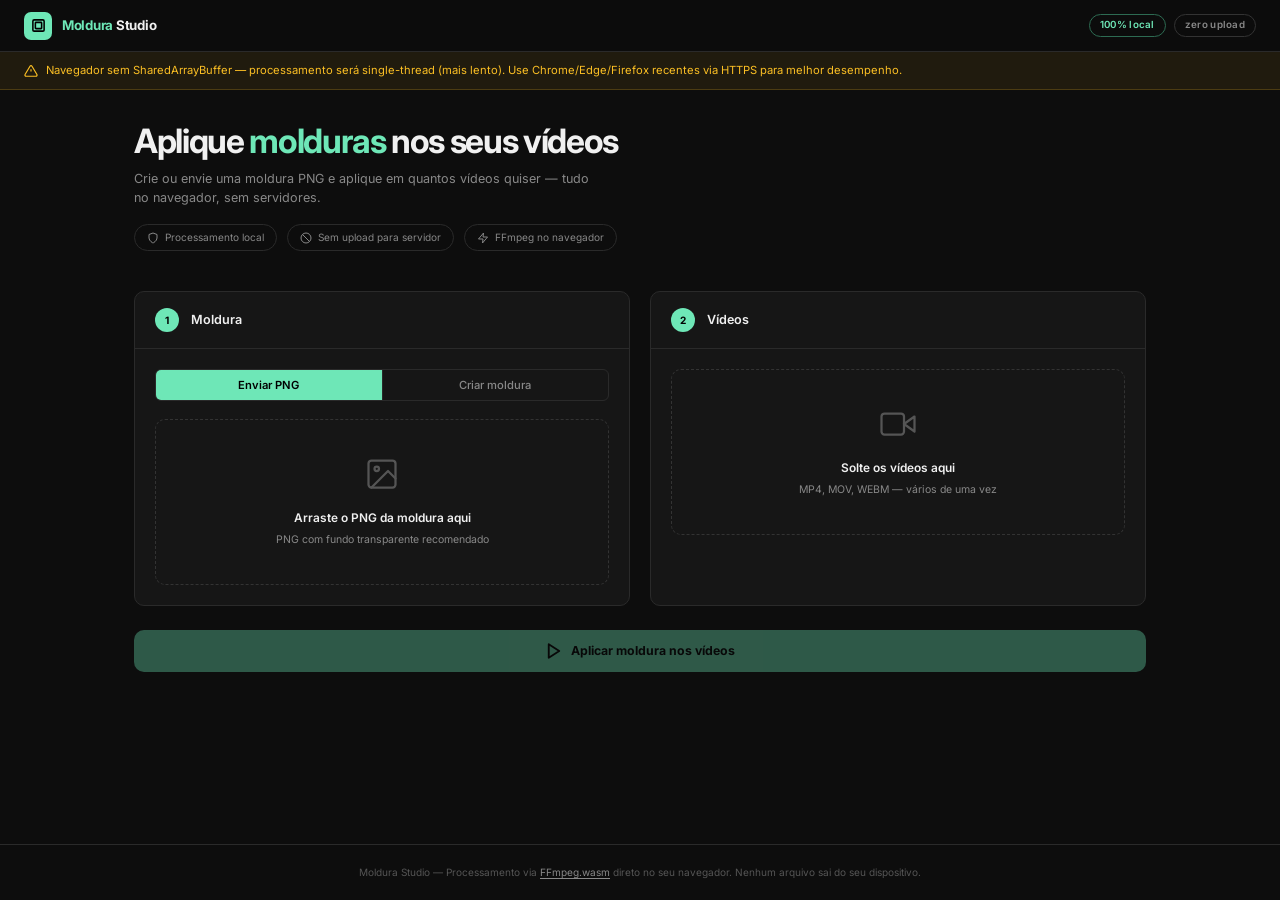
==== commit a738b46f: "Update index.html" ====
--- a/index.html
+++ b/index.html
@@ -3,2292 +3,1534 @@
 <head>
   <meta charset="UTF-8">
   <meta name="viewport" content="width=device-width, initial-scale=1.0">
-  <title>Video com Moldura Edição — crie ou envie molduras, 100% no navegador</title>
-  <meta name="description" content="Crie ou envie molduras PNG e aplique em vídeos direto no navegador. Sem upload, sem servidor, 100% privado.">
-  <meta name="theme-color" content="#0a0a0a">
+  <title>Moldura — Aplique molduras em vídeos direto no navegador</title>
+  <meta name="description" content="Crie ou envie molduras PNG e aplique em vídeos direto no navegador. Zero upload, 100% privado.">
+  <meta name="theme-color" content="#0d0d0d">
   <link rel="preconnect" href="https://fonts.googleapis.com">
   <link rel="preconnect" href="https://fonts.gstatic.com" crossorigin>
-  <link href="https://fonts.googleapis.com/css2?family=Inter:wght@400;500;600;700;800&display=swap" rel="stylesheet">
+  <link href="https://fonts.googleapis.com/css2?family=Inter:wght@300;400;500;600;700&family=JetBrains+Mono:wght@400;500&display=swap" rel="stylesheet">
   <style>
+    /* ─── Reset & Base ─────────────────────────────────────────── */
     *, *::before, *::after { box-sizing: border-box; margin: 0; padding: 0; }
-
     :root {
-      --bg-primary: #09090b;
-      --bg-secondary: #131316;
-      --bg-tertiary: #1a1a1f;
-      --bg-card: #16161a;
-      --border-color: #27272a;
-      --border-hover: #3f3f46;
-      --text-primary: #fafafa;
-      --text-secondary: #a1a1aa;
-      --text-muted: #71717a;
-      --accent: #10b981;
-      --accent-hover: #059669;
-      --accent-glow: rgba(16, 185, 129, 0.15);
-      --danger: #ef4444;
-      --warning: #f59e0b;
-      --radius: 12px;
-      --radius-sm: 8px;
-      --radius-lg: 16px;
-      --shadow: 0 4px 24px rgba(0,0,0,0.3);
-      --transition: 200ms cubic-bezier(0.4, 0, 0.2, 1);
-    }
-
-    html { scroll-behavior: smooth; }
-
+      --bg:        #0d0d0d;
+      --surface:   #161616;
+      --surface2:  #1e1e1e;
+      --border:    #2a2a2a;
+      --border2:   #333;
+      --accent:    #6ee7b7;
+      --accent-dim:#2d6b52;
+      --text:      #f0f0f0;
+      --text2:     #888;
+      --text3:     #555;
+      --danger:    #f87171;
+      --warn:      #fbbf24;
+      --success:   #6ee7b7;
+      --radius:    10px;
+      --radius-sm: 6px;
+      --font:      'Inter', system-ui, sans-serif;
+      --font-mono: 'JetBrains Mono', monospace;
+      --trans:     0.15s ease;
+    }
+    html { font-size: 14px; scroll-behavior: smooth; }
     body {
-      font-family: 'Inter', -apple-system, BlinkMacSystemFont, sans-serif;
-      background: var(--bg-primary);
-      color: var(--text-primary);
-      line-height: 1.6;
+      font-family: var(--font);
+      background: var(--bg);
+      color: var(--text);
+      line-height: 1.5;
       min-height: 100vh;
-      overflow-x: hidden;
-    }
-
-    .skip-link {
-      position: absolute; top: -40px; left: 0;
-      background: var(--accent); color: white; padding: 8px 16px;
-      text-decoration: none; z-index: 1000;
-    }
-    .skip-link:focus { top: 0; }
-
+      display: flex;
+      flex-direction: column;
+      -webkit-font-smoothing: antialiased;
+    }
+    input, button, select, textarea { font-family: var(--font); }
+    button { cursor: pointer; border: none; background: none; }
+    input[type="file"] { display: none; }
+    ul { list-style: none; }
+    a { color: inherit; text-decoration: none; }
+    img, video { display: block; }
+
+    /* ─── Skip Link ─────────────────────────────────────────────── */
+    .skip { position: absolute; top:-99px; left:0; padding:8px 14px; background:var(--accent); color:#000; font-weight:600; z-index:999; border-radius:0 0 var(--radius-sm) 0; }
+    .skip:focus { top:0; }
+
+    /* ─── Layout ─────────────────────────────────────────────────── */
     .site-header {
       position: sticky; top: 0; z-index: 100;
-      background: rgba(9, 9, 11, 0.85);
-      backdrop-filter: blur(16px);
-      border-bottom: 1px solid var(--border-color);
+      background: rgba(13,13,13,0.85);
+      backdrop-filter: blur(12px);
+      border-bottom: 1px solid var(--border);
       padding: 0 24px;
-    }
-
-    .header-inner {
-      max-width: 1200px; margin: 0 auto;
+      height: 52px;
       display: flex; align-items: center; justify-content: space-between;
-      height: 64px;
-    }
-
-    .logo {
-      display: flex; align-items: center; gap: 10px;
-      text-decoration: none; color: var(--text-primary);
-    }
-
+    }
+    .logo { display: flex; align-items: center; gap: 10px; }
     .logo-icon {
-      width: 36px; height: 36px;
-      background: linear-gradient(135deg, var(--accent), #065f46);
+      width: 28px; height: 28px;
+      background: var(--accent);
+      border-radius: 7px;
+      display: flex; align-items: center; justify-content: center;
+    }
+    .logo-icon svg { width: 15px; height: 15px; stroke: #000; }
+    .logo-name { font-weight: 700; font-size: 0.95rem; letter-spacing: -0.02em; }
+    .logo-name span { color: var(--accent); }
+    .header-pills { display: flex; gap: 8px; }
+    .pill {
+      padding: 3px 10px;
+      border-radius: 100px;
+      font-size: 0.7rem;
+      font-weight: 600;
+      letter-spacing: 0.03em;
+      border: 1px solid var(--border2);
+      color: var(--text2);
+    }
+    .pill.green { border-color: var(--accent-dim); color: var(--accent); }
+
+    /* ─── Warning Banner ─────────────────────────────────────────── */
+    .warn-bar {
+      background: rgba(251,191,36,0.08);
+      border-bottom: 1px solid rgba(251,191,36,0.2);
+      padding: 10px 24px;
+      font-size: 0.8rem;
+      color: var(--warn);
+      display: flex; gap: 8px; align-items: flex-start;
+    }
+    .warn-bar svg { width:14px; height:14px; flex-shrink:0; margin-top:2px; }
+    .warn-bar.hidden { display: none; }
+
+    /* ─── Main ───────────────────────────────────────────────────── */
+    main { flex: 1; padding: 32px 24px 64px; max-width: 1060px; margin: 0 auto; width: 100%; }
+
+    /* ─── Hero ───────────────────────────────────────────────────── */
+    .hero { margin-bottom: 40px; }
+    .hero h1 {
+      font-size: clamp(1.6rem, 4vw, 2.4rem);
+      font-weight: 700;
+      letter-spacing: -0.04em;
+      line-height: 1.15;
+      margin-bottom: 10px;
+    }
+    .hero h1 .hl { color: var(--accent); }
+    .hero p { color: var(--text2); font-size: 0.9rem; max-width: 460px; }
+    .badges { display: flex; gap: 10px; flex-wrap: wrap; margin-top: 16px; }
+    .badge {
+      display: flex; align-items: center; gap: 6px;
+      padding: 5px 12px;
+      border: 1px solid var(--border);
+      border-radius: 100px;
+      font-size: 0.72rem;
+      color: var(--text2);
+    }
+    .badge svg { width:12px; height:12px; }
+
+    /* ─── Workflow Grid ──────────────────────────────────────────── */
+    .workflow { display: grid; grid-template-columns: 1fr 1fr; gap: 20px; margin-bottom: 24px; }
+    @media (max-width: 720px) { .workflow { grid-template-columns: 1fr; } }
+
+    /* ─── Panel ──────────────────────────────────────────────────── */
+    .panel {
+      background: var(--surface);
+      border: 1px solid var(--border);
+      border-radius: var(--radius);
+      overflow: hidden;
+    }
+    .panel-header {
+      display: flex; align-items: center; gap: 12px;
+      padding: 16px 20px;
+      border-bottom: 1px solid var(--border);
+    }
+    .step-num {
+      width: 24px; height: 24px; flex-shrink: 0;
+      border-radius: 50%;
+      background: var(--accent);
+      color: #000;
+      font-weight: 700;
+      font-size: 0.72rem;
+      display: flex; align-items: center; justify-content: center;
+    }
+    .panel-title { font-weight: 600; font-size: 0.9rem; }
+    .panel-body { padding: 20px; }
+
+    /* ─── Mode Tabs ──────────────────────────────────────────────── */
+    .tabs {
+      display: flex;
+      border: 1px solid var(--border);
       border-radius: var(--radius-sm);
-      display: flex; align-items: center; justify-content: center;
-    }
-    .logo-icon svg { width: 20px; height: 20px; color: white; }
-
-    .logo-text { font-weight: 700; font-size: 1.1rem; letter-spacing: -0.02em; }
-
-    .header-badge {
-      font-size: 0.7rem; font-weight: 600; padding: 3px 8px;
-      border-radius: 20px; background: var(--accent-glow); color: var(--accent);
-      border: 1px solid rgba(16, 185, 129, 0.2);
-    }
-
-    .warning-banner {
-      background: linear-gradient(135deg, #451a03, #1c0a00);
-      border: 1px solid rgba(245, 158, 11, 0.3);
-      color: #fbbf24; padding: 14px 24px; font-size: 0.85rem;
-      text-align: center; display: none;
-    }
-    .warning-banner:not(.hidden) { display: block; }
-    .warning-banner strong { color: #fde68a; }
-
-    .app-container {
-      max-width: 1200px; margin: 0 auto;
-      padding: 32px 24px 80px;
-    }
-
-    .hero { text-align: center; padding: 48px 0 40px; }
-
-    .hero h1 {
-      font-size: clamp(1.8rem, 4vw, 2.8rem);
-      font-weight: 800; letter-spacing: -0.03em;
-      line-height: 1.15; margin-bottom: 16px;
-    }
-
-    .hero h1 .highlight {
-      background: linear-gradient(135deg, var(--accent), #34d399);
-      -webkit-background-clip: text; -webkit-text-fill-color: transparent;
-      background-clip: text;
-    }
-
-    .hero p {
-      color: var(--text-secondary); font-size: 1.05rem;
-      max-width: 560px; margin: 0 auto;
-    }
-
-    .privacy-badges {
-      display: flex; justify-content: center; gap: 16px;
-      margin-top: 24px; flex-wrap: wrap;
-    }
-
-    .privacy-badge {
-      display: flex; align-items: center; gap: 6px;
-      font-size: 0.8rem; color: var(--text-muted);
-      padding: 6px 12px; background: var(--bg-secondary);
-      border: 1px solid var(--border-color); border-radius: 20px;
-    }
-    .privacy-badge svg { width: 14px; height: 14px; color: var(--accent); }
-
-    .workflow {
-      display: grid; grid-template-columns: 1fr 1fr; gap: 24px; margin-top: 16px;
-    }
-    @media (max-width: 900px) { .workflow { grid-template-columns: 1fr; } }
-
-    /* Quando modo criar está ativo, o painel de vídeos some e o painel 1 ocupa tudo */
-    .workflow.create-mode { grid-template-columns: 1fr; }
-    .workflow.create-mode #panel-videos { display: none !important; }
-    body.create-mode .bottom-section { display: none !important; }
-
-    .panel {
-      background: var(--bg-card); border: 1px solid var(--border-color);
-      border-radius: var(--radius-lg); overflow: hidden;
-      transition: border-color var(--transition);
-    }
-    .panel:hover { border-color: var(--border-hover); }
-
-    .panel-header {
-      padding: 20px 24px; border-bottom: 1px solid var(--border-color);
-      display: flex; align-items: center; gap: 12px;
-    }
-
-    .panel-step {
-      width: 28px; height: 28px; border-radius: 50%;
-      background: var(--accent); border: 1.5px solid var(--accent);
-      display: flex; align-items: center; justify-content: center;
-      font-size: 0.75rem; font-weight: 700; color: white; flex-shrink: 0;
-    }
-
-    .panel-title { font-size: 0.95rem; font-weight: 600; }
-    .panel-body { padding: 24px; }
-
-    /* Tabs */
-    .mode-tabs {
-      display: flex; gap: 8px; margin-bottom: 20px;
-      background: var(--bg-tertiary); padding: 4px; border-radius: var(--radius-sm);
-    }
-
-    .mode-tab {
-      flex: 1; padding: 10px 14px; border: none; background: transparent;
-      color: var(--text-muted); font-size: 0.85rem; font-weight: 600;
-      border-radius: 6px; cursor: pointer; transition: all var(--transition);
-      font-family: inherit;
-    }
-    .mode-tab.active { background: var(--accent); color: white; }
-
+      overflow: hidden;
+      margin-bottom: 18px;
+    }
+    .tab {
+      flex: 1; padding: 8px;
+      font-size: 0.8rem; font-weight: 500;
+      color: var(--text2);
+      background: transparent;
+      transition: var(--trans);
+      border-right: 1px solid var(--border);
+    }
+    .tab:last-child { border-right: none; }
+    .tab:hover { background: var(--surface2); color: var(--text); }
+    .tab.active { background: var(--accent); color: #000; font-weight: 600; }
     .mode-panel { display: none; }
     .mode-panel.active { display: block; }
 
-    /* Drop zone */
+    /* ─── Drop Zone ──────────────────────────────────────────────── */
     .drop-zone {
-      border: 2px dashed var(--border-color); border-radius: var(--radius);
-      padding: 40px 24px; text-align: center; cursor: pointer;
-      transition: all var(--transition); position: relative;
-    }
-    .drop-zone:hover, .drop-zone.drag-over {
-      border-color: var(--accent); background: var(--accent-glow);
-    }
-    .drop-zone-icon {
-      width: 48px; height: 48px; margin: 0 auto 16px;
-      color: var(--text-muted); transition: color var(--transition);
-    }
-    .drop-zone:hover .drop-zone-icon { color: var(--accent); }
-    .drop-zone-title { font-weight: 600; font-size: 0.95rem; margin-bottom: 6px; }
-    .drop-zone-hint { font-size: 0.8rem; color: var(--text-muted); }
-    .drop-zone input[type="file"] {
-      position: absolute; inset: 0; opacity: 0; cursor: pointer;
-    }
-
-    .frame-preview-area { display: none; text-align: center; }
-    .frame-preview-area:not(.hidden) { display: block; }
-
-    .frame-editor-wrap {
-      position: relative; display: inline-block; margin-bottom: 16px;
-      max-width: 100%; user-select: none; -webkit-user-select: none; touch-action: none;
-    }
-    .frame-editor-wrap img {
-      display: block; max-width: 100%; max-height: 340px; width: auto; height: auto;
-      border-radius: var(--radius-sm); border: 1px solid var(--border-color);
-      background: repeating-conic-gradient(#1a1a1f 0% 25%, #27272a 0% 50%) 50% / 16px 16px;
-      pointer-events: none;
-    }
-
-    .area-box {
-      position: absolute; border: 2px dashed var(--accent);
-      background: rgba(16, 185, 129, 0.14); box-sizing: border-box;
-      cursor: move; min-width: 16px; min-height: 16px;
-    }
-    .area-box::before {
-      content: 'Área do vídeo'; position: absolute; top: -22px; left: 0;
-      font-size: 0.65rem; font-weight: 600; color: var(--accent);
-      background: var(--bg-primary); padding: 2px 6px; border-radius: 4px;
-      white-space: nowrap; pointer-events: none;
+      border: 1.5px dashed var(--border2);
+      border-radius: var(--radius);
+      padding: 36px 20px;
+      text-align: center;
+      cursor: pointer;
+      transition: var(--trans);
+      position: relative;
+    }
+    .drop-zone:hover, .drop-zone.over {
+      border-color: var(--accent);
+      background: rgba(110,231,183,0.04);
+    }
+    .drop-zone input[type=file] { position:absolute; inset:0; opacity:0; cursor:pointer; display:block; }
+    .drop-icon { width:36px; height:36px; margin:0 auto 12px; color:var(--text3); }
+    .drop-title { font-weight: 600; font-size: 0.85rem; margin-bottom: 5px; }
+    .drop-hint { font-size: 0.75rem; color: var(--text2); }
+
+    /* ─── Frame Preview (upload mode) ───────────────────────────── */
+    .frame-preview-block { display: none; }
+    .frame-preview-block.visible { display: block; }
+    .frame-editor {
+      position: relative;
+      border: 1px solid var(--border);
+      border-radius: var(--radius-sm);
+      overflow: hidden;
+      margin-bottom: 12px;
+      background: repeating-conic-gradient(#1a1a1a 0% 25%,#111 0% 50%) 50% / 14px 14px;
+    }
+    .frame-editor img { width: 100%; display: block; pointer-events: none; user-select: none; }
+    .area-overlay {
+      position: absolute;
+      border: 2px solid #6ee7b7;
+      box-shadow: 0 0 0 9999px rgba(0,0,0,0.35);
+      cursor: move;
     }
     .area-handle {
-      position: absolute; width: 14px; height: 14px; background: var(--accent);
-      border: 2px solid var(--bg-primary); border-radius: 50%; z-index: 2;
-    }
-    .area-handle.nw { top: 0; left: 0; transform: translate(-50%, -50%); cursor: nwse-resize; }
-    .area-handle.ne { top: 0; right: 0; transform: translate(50%, -50%); cursor: nesw-resize; }
-    .area-handle.sw { bottom: 0; left: 0; transform: translate(-50%, 50%); cursor: nesw-resize; }
-    .area-handle.se { bottom: 0; right: 0; transform: translate(50%, 50%); cursor: nwse-resize; }
-
-    .area-controls {
-      text-align: left; background: var(--bg-tertiary);
-      border: 1px solid var(--border-color); border-radius: var(--radius-sm);
-      padding: 14px 16px; margin-bottom: 16px;
-    }
-    .area-controls-title {
-      font-size: 0.78rem; font-weight: 600; color: var(--text-secondary); margin-bottom: 10px;
-    }
-    .area-controls-grid {
-      display: grid; grid-template-columns: repeat(2, 1fr); gap: 10px;
-    }
-    .area-controls-grid label {
-      display: flex; flex-direction: column; gap: 4px;
-      font-size: 0.75rem; color: var(--text-muted);
-    }
-    .area-controls-grid input[type="number"],
-    .field input[type="text"], .field input[type="number"],
-    .field select, .field textarea {
-      background: var(--bg-primary); border: 1px solid var(--border-color);
-      border-radius: 6px; padding: 7px 9px; color: var(--text-primary);
-      font-size: 0.85rem; font-family: inherit; width: 100%;
-      transition: border-color var(--transition);
-    }
-    .area-controls-grid input:focus, .field input:focus,
-    .field select:focus, .field textarea:focus {
-      outline: none; border-color: var(--accent);
-    }
-    .area-controls-actions {
-      display: flex; gap: 8px; margin-top: 12px; flex-wrap: wrap;
-    }
-    .btn-secondary-sm {
-      background: none; border: 1px solid var(--border-color);
-      color: var(--text-secondary); padding: 7px 12px; border-radius: 6px;
-      font-size: 0.75rem; font-weight: 500; cursor: pointer;
-      transition: all var(--transition); font-family: inherit;
-    }
-    .btn-secondary-sm:hover { border-color: var(--accent); color: var(--accent); }
-    .area-hint {
-      font-size: 0.72rem; color: var(--text-muted); margin-top: 10px; line-height: 1.4;
-    }
-    .frame-meta { font-size: 0.8rem; color: var(--text-secondary); margin-bottom: 12px; }
-    .btn-remove-frame {
-      background: none; border: 1px solid var(--border-color);
-      color: var(--text-secondary); padding: 8px 16px; border-radius: var(--radius-sm);
-      font-size: 0.8rem; cursor: pointer; transition: all var(--transition);
-      font-family: inherit;
-    }
-    .btn-remove-frame:hover { border-color: var(--danger); color: var(--danger); }
-
-    /* ===== CREATE EDITOR ===== */
-    .create-layout {
-      display: grid; grid-template-columns: auto 1fr; gap: 24px; align-items: start;
-    }
-    @media (max-width: 700px) {
-      .create-layout { grid-template-columns: 1fr; }
-    }
-
-    .create-preview-wrap { display: flex; justify-content: center; }
+      position: absolute;
+      width: 10px; height: 10px;
+      background: #6ee7b7;
+      border-radius: 2px;
+      z-index: 2;
+    }
+    .area-handle.nw { top:-5px; left:-5px; cursor:nw-resize; }
+    .area-handle.ne { top:-5px; right:-5px; cursor:ne-resize; }
+    .area-handle.sw { bottom:-5px; left:-5px; cursor:sw-resize; }
+    .area-handle.se { bottom:-5px; right:-5px; cursor:se-resize; }
+    .frame-meta { font-size:0.72rem; color:var(--text2); margin-bottom:14px; font-family:var(--font-mono); }
+
+    .coords-grid {
+      display: grid; grid-template-columns: 1fr 1fr;
+      gap: 8px; margin-bottom: 12px;
+    }
+    .coords-grid label { font-size:0.72rem; color:var(--text2); display:flex; flex-direction:column; gap:4px; }
+    .coords-grid input[type=number] {
+      background: var(--surface2); border: 1px solid var(--border2); border-radius: var(--radius-sm);
+      color: var(--text); padding: 6px 8px; font-size: 0.8rem; font-family:var(--font-mono);
+      width: 100%; outline: none; transition: var(--trans);
+    }
+    .coords-grid input[type=number]:focus { border-color: var(--accent); }
+    .coords-actions { display:flex; gap:8px; margin-bottom:12px; }
+
+    /* ─── Create Mode ────────────────────────────────────────────── */
+    .create-layout { display: grid; grid-template-columns: 180px 1fr; gap: 18px; }
+    @media (max-width:520px) { .create-layout { grid-template-columns: 1fr; } }
 
     #template-preview-container {
-      width: 270px; height: 485px;
-      position: relative; border-radius: 12px; overflow: hidden;
-      border: 2px solid var(--border-color); background: #fff;
-      touch-action: none; user-select: none;
-    }
-
-    #preview-bg { position: absolute; inset: 0; background: #fff; }
-
-    .preview-layer { position: absolute; cursor: move; }
-
-    .preview-layer.shape-circle { border-radius: 50%; overflow: hidden; }
-    .preview-layer.shape-rounded { border-radius: 12px; overflow: hidden; }
-
-    #preview-profile-img {
-      width: 100%; height: 100%; object-fit: cover; display: block;
-      background: linear-gradient(135deg, #ff6b35, #f72585, #7b2ff7);
-    }
-
-    #preview-username {
-      color: #111; font-weight: 700; font-size: 12px;
-      white-space: nowrap; cursor: move;
-      display: flex; align-items: center; gap: 3px;
-      padding: 2px 4px;
-    }
-    #preview-username .check {
-      color: #1d9bf0; font-size: 11px; line-height: 1;
-      pointer-events: none;
-    }
-
-    #preview-caption {
-      color: #111; font-size: 13px; font-weight: 700;
-      line-height: 1.3; cursor: move;
-      padding: 2px 4px;
-    }
-
+      position: relative;
+      width: 180px; height: 323px; flex-shrink: 0;
+      border-radius: var(--radius-sm); overflow: hidden;
+      border: 1px solid var(--border);
+      background: #fff;
+      user-select: none;
+    }
+    #preview-bg { position:absolute; inset:0; }
+    .preview-layer { position:absolute; cursor:grab; touch-action:none; z-index:3; white-space:nowrap; font-weight:700; line-height:1.2; }
+    .preview-layer:active { cursor:grabbing; }
+    .shape-circle img { border-radius:50%; }
+    .shape-rounded img { border-radius:14%; }
+    .preview-layer img { width:100%; height:100%; object-fit:cover; }
+    .check { color:#1d9bf0; margin-left:3px; }
     #preview-video-area {
-      border: 2px dashed rgba(16, 185, 129, 0.9);
-      background: rgba(0, 0, 0, 0.85);
-      position: absolute;
-    }
-
+      position: absolute; border: 2px dashed rgba(110,231,183,0.7);
+      background: rgba(0,0,0,0.18); z-index:2; cursor:move; touch-action:none;
+    }
     .create-area-handle {
-      position: absolute; width: 10px; height: 10px;
-      background: var(--accent); border: 2px solid white;
-      border-radius: 2px; z-index: 5;
-    }
-    .create-area-handle.nw { top: -5px; left: -5px; cursor: nwse-resize; }
-    .create-area-handle.ne { top: -5px; right: -5px; cursor: nesw-resize; }
-    .create-area-handle.sw { bottom: -5px; left: -5px; cursor: nesw-resize; }
-    .create-area-handle.se { bottom: -5px; right: -5px; cursor: nwse-resize; }
-    .create-area-handle.n  { top: -5px; left: 50%; transform: translateX(-50%); cursor: ns-resize; }
-    .create-area-handle.s  { bottom: -5px; left: 50%; transform: translateX(-50%); cursor: ns-resize; }
-    .create-area-handle.w  { left: -5px; top: 50%; transform: translateY(-50%); cursor: ew-resize; }
-    .create-area-handle.e  { right: -5px; top: 50%; transform: translateY(-50%); cursor: ew-resize; }
-
-    .form-grid {
-      display: grid; grid-template-columns: 1fr 1fr; gap: 12px; margin-bottom: 16px;
-    }
-    @media (max-width: 500px) { .form-grid { grid-template-columns: 1fr; } }
-
+      position:absolute; width:8px; height:8px;
+      background:#6ee7b7; border-radius:1px; z-index:4;
+    }
+    .create-area-handle.nw{top:-4px;left:-4px;cursor:nw-resize;}
+    .create-area-handle.ne{top:-4px;right:-4px;cursor:ne-resize;}
+    .create-area-handle.sw{bottom:-4px;left:-4px;cursor:sw-resize;}
+    .create-area-handle.se{bottom:-4px;right:-4px;cursor:se-resize;}
+    .create-area-handle.n{top:-4px;left:50%;transform:translateX(-50%);cursor:n-resize;}
+    .create-area-handle.s{bottom:-4px;left:50%;transform:translateX(-50%);cursor:s-resize;}
+    .create-area-handle.w{left:-4px;top:50%;transform:translateY(-50%);cursor:w-resize;}
+    .create-area-handle.e{right:-4px;top:50%;transform:translateY(-50%);cursor:e-resize;}
+
+    .form-grid { display: grid; grid-template-columns: 1fr 1fr; gap: 10px; margin-bottom: 14px; }
     .field { display: flex; flex-direction: column; gap: 5px; }
-    .field label { font-size: 0.75rem; color: var(--text-muted); font-weight: 500; }
-    .field textarea { resize: vertical; min-height: 60px; }
-
-    .radio-group {
-      display: flex; gap: 12px; flex-wrap: wrap; margin-top: 4px;
-    }
-    .radio-group label {
-      display: flex; align-items: center; gap: 5px; cursor: pointer;
-      font-size: 0.85rem; color: var(--text-primary);
-    }
-
-    .create-actions {
-      display: flex; gap: 10px; flex-wrap: wrap; margin-top: 8px;
-    }
-
-    .btn-create-finalize {
-      display: inline-flex; align-items: center; gap: 8px;
-      padding: 11px 20px; background: var(--accent); color: white;
-      border: none; border-radius: var(--radius-sm);
-      font-size: 0.88rem; font-weight: 600; cursor: pointer;
-      transition: all var(--transition); font-family: inherit;
-    }
-    .btn-create-finalize:hover:not(:disabled) { background: var(--accent-hover); }
-    .btn-create-finalize:disabled { opacity: 0.5; cursor: not-allowed; }
-
-    /* Vídeos */
-    .video-queue { display: none; }
-    .video-queue:not(.hidden) { display: block; }
-
-    .queue-header {
-      display: flex; align-items: center; justify-content: space-between;
-      margin-bottom: 16px;
-    }
-    .queue-count { font-size: 0.85rem; color: var(--text-secondary); }
-    .queue-count strong { color: var(--text-primary); }
-
-    .btn-clear-queue {
-      background: none; border: none; color: var(--text-muted);
-      font-size: 0.8rem; cursor: pointer; padding: 4px 8px;
-      border-radius: 4px; transition: all var(--transition); font-family: inherit;
-    }
-    .btn-clear-queue:hover { color: var(--danger); }
-
-    .video-list {
-      list-style: none; display: flex; flex-direction: column; gap: 8px;
-      max-height: 320px; overflow-y: auto; padding-right: 4px;
-    }
-    .video-list::-webkit-scrollbar { width: 4px; }
-    .video-list::-webkit-scrollbar-track { background: transparent; }
-    .video-list::-webkit-scrollbar-thumb { background: var(--border-color); border-radius: 4px; }
-
+    .field.full { grid-column: 1/-1; }
+    .field label { font-size: 0.7rem; color: var(--text2); font-weight: 500; }
+    .field input[type=text], .field input[type=number], .field select, .field textarea {
+      background: var(--surface2); border: 1px solid var(--border2);
+      border-radius: var(--radius-sm); color: var(--text); padding: 7px 9px;
+      font-size: 0.8rem; outline: none; transition: var(--trans); width: 100%;
+    }
+    .field input:focus, .field select:focus, .field textarea:focus { border-color: var(--accent); }
+    .field textarea { resize: vertical; min-height: 52px; }
+    .field input[type=file] { display:block; font-size:0.75rem; color:var(--text2); padding:0; border:none; background:none; cursor:pointer; }
+    .radio-group { display:flex; gap:10px; align-items:center; padding-top:4px; }
+    .radio-group label { display:flex; align-items:center; gap:5px; font-size:0.8rem; color:var(--text); cursor:pointer; }
+
+    /* ─── Video Queue ────────────────────────────────────────────── */
+    .queue-header { display:flex; justify-content:space-between; align-items:center; margin-bottom:12px; }
+    .queue-label { font-size:0.8rem; color:var(--text2); }
+    .queue-label strong { color:var(--text); }
     .video-entry {
-      display: flex; align-items: center; gap: 12px; padding: 12px;
-      background: var(--bg-tertiary); border: 1px solid var(--border-color);
-      border-radius: var(--radius-sm); transition: all var(--transition);
-    }
-    .video-entry:hover { border-color: var(--border-hover); }
-
+      display: flex; align-items: center; gap: 12px;
+      padding: 10px 0;
+      border-top: 1px solid var(--border);
+    }
+    .video-entry:first-child { border-top: none; }
     .video-thumb {
-      width: 56px; height: 40px; border-radius: 6px; overflow: hidden;
-      flex-shrink: 0; background: var(--bg-primary);
-    }
-    .video-thumb video { width: 100%; height: 100%; object-fit: cover; }
-
-    .video-info { flex: 1; min-width: 0; }
-    .video-name {
-      font-size: 0.82rem; font-weight: 500; white-space: nowrap;
-      overflow: hidden; text-overflow: ellipsis;
-    }
-    .video-meta-line { font-size: 0.72rem; color: var(--text-muted); margin-top: 2px; }
-
-    .video-progress-bar {
-      height: 3px; background: var(--border-color); border-radius: 2px;
-      margin-top: 6px; overflow: hidden;
-    }
-    .video-progress-bar .fill {
-      height: 100%; width: 0%; background: var(--accent);
-      border-radius: 2px; transition: width 300ms ease;
-    }
-
-    .video-status-badge {
-      font-size: 0.68rem; font-weight: 600; padding: 3px 8px;
-      border-radius: 12px; white-space: nowrap; flex-shrink: 0;
-    }
-    .status-pending { background: var(--bg-primary); color: var(--text-muted); }
-    .status-active { background: rgba(16, 185, 129, 0.1); color: var(--accent); }
-    .status-complete { background: rgba(16, 185, 129, 0.15); color: #34d399; }
-    .status-failed { background: rgba(239, 68, 68, 0.1); color: var(--danger); }
-
-    .btn-remove-video {
-      background: none; border: none; color: var(--text-muted);
-      cursor: pointer; padding: 4px; border-radius: 4px;
-      transition: all var(--transition); flex-shrink: 0;
-    }
-    .btn-remove-video:hover { color: var(--danger); }
-    .btn-remove-video svg { width: 16px; height: 16px; }
-
-    .bottom-section { margin-top: 24px; }
-
-    .action-bar {
-      display: flex; align-items: center; justify-content: center; gap: 16px;
-      padding: 24px; background: var(--bg-card);
-      border: 1px solid var(--border-color); border-radius: var(--radius-lg);
-    }
-
-    .btn-process {
-      display: inline-flex; align-items: center; gap: 10px;
-      padding: 14px 32px; background: var(--accent); color: white;
-      border: none; border-radius: var(--radius); font-size: 0.95rem;
-      font-weight: 600; cursor: pointer; transition: all var(--transition);
-      font-family: inherit;
-    }
-    .btn-process:hover:not(:disabled) {
-      background: var(--accent-hover); transform: translateY(-1px);
-      box-shadow: 0 8px 24px var(--accent-glow);
-    }
-    .btn-process:disabled { opacity: 0.4; cursor: not-allowed; transform: none; }
-    .btn-process svg { width: 18px; height: 18px; }
-
-    .overall-progress {
-      display: none; margin-top: 24px; background: var(--bg-card);
-      border: 1px solid var(--border-color); border-radius: var(--radius-lg); padding: 24px;
-    }
-    .overall-progress:not(.hidden) { display: block; }
-
-    .progress-header {
-      display: flex; justify-content: space-between; align-items: center; margin-bottom: 12px;
-    }
-    .progress-label { font-size: 0.85rem; font-weight: 500; }
-    .progress-percentage { font-size: 0.85rem; font-weight: 700; color: var(--accent); }
-
-    .progress-track-main {
-      height: 8px; background: var(--bg-tertiary); border-radius: 4px;
-      overflow: hidden; margin-bottom: 12px;
-    }
-    .progress-track-main .bar {
-      height: 100%; width: 0%;
-      background: linear-gradient(90deg, var(--accent), #34d399);
-      border-radius: 4px; transition: width 400ms ease;
-    }
-    .progress-details { font-size: 0.78rem; color: var(--text-muted); }
-
-    .results-panel {
-      display: none; margin-top: 24px; background: var(--bg-card);
-      border: 1px solid var(--border-color); border-radius: var(--radius-lg); overflow: hidden;
-    }
-    .results-panel:not(.hidden) { display: block; }
-
-    .results-header {
-      padding: 20px 24px; border-bottom: 1px solid var(--border-color);
-      display: flex; align-items: center; justify-content: space-between;
-      flex-wrap: wrap; gap: 12px;
-    }
-    .results-title {
-      font-size: 0.95rem; font-weight: 600;
-      display: flex; align-items: center; gap: 8px;
-    }
-    .results-title .count {
-      background: var(--accent-glow); color: var(--accent);
-      font-size: 0.72rem; padding: 2px 8px; border-radius: 10px;
-    }
-
-    .btn-download-all {
-      display: inline-flex; align-items: center; gap: 8px;
-      padding: 10px 20px; background: var(--accent); color: white;
-      border: none; border-radius: var(--radius-sm); font-size: 0.82rem;
-      font-weight: 600; cursor: pointer; transition: all var(--transition);
-      font-family: inherit;
-    }
-    .btn-download-all:hover { background: var(--accent-hover); }
-    .btn-download-all svg { width: 16px; height: 16px; }
-
-    .results-list {
-      list-style: none; padding: 16px 24px;
-      display: flex; flex-direction: column; gap: 8px;
-      max-height: 300px; overflow-y: auto;
-    }
-
+      width: 50px; height: 38px; flex-shrink:0;
+      border-radius: var(--radius-sm); overflow:hidden;
+      background: var(--surface2);
+    }
+    .video-thumb video { width:100%; height:100%; object-fit:cover; }
+    .video-info { flex:1; min-width:0; }
+    .video-name { font-size:0.8rem; font-weight:500; white-space:nowrap; overflow:hidden; text-overflow:ellipsis; }
+    .video-meta { font-size:0.7rem; color:var(--text2); margin-top:2px; font-family:var(--font-mono); }
+    .video-bar { height:3px; border-radius:2px; background:var(--border); margin-top:6px; overflow:hidden; }
+    .video-bar .fill { height:100%; background:var(--accent); width:0; transition:width 0.3s; }
+    .status-badge {
+      font-size:0.65rem; font-weight:600; letter-spacing:0.04em;
+      padding:3px 8px; border-radius:100px; flex-shrink:0;
+      text-transform:uppercase;
+    }
+    .status-badge.waiting { background:var(--surface2); color:var(--text3); }
+    .status-badge.processing { background:rgba(110,231,183,0.12); color:var(--accent); }
+    .status-badge.done { background:rgba(110,231,183,0.12); color:var(--accent); }
+    .status-badge.error { background:rgba(248,113,113,0.12); color:var(--danger); }
+
+    /* ─── Buttons ────────────────────────────────────────────────── */
+    .btn-primary {
+      display:inline-flex; align-items:center; justify-content:center; gap:8px;
+      background: var(--accent); color: #000;
+      font-weight: 700; font-size: 0.88rem;
+      padding: 12px 24px; border-radius: var(--radius);
+      transition: var(--trans); width:100%;
+    }
+    .btn-primary:hover:not(:disabled) { background: #a7f3d0; }
+    .btn-primary:disabled { opacity:0.35; cursor:not-allowed; }
+    .btn-primary svg { width:18px; height:18px; }
+
+    .btn-secondary {
+      display:inline-flex; align-items:center; justify-content:center; gap:6px;
+      background: var(--surface2); color: var(--text);
+      font-weight: 500; font-size: 0.8rem;
+      padding: 8px 14px; border-radius: var(--radius-sm);
+      border: 1px solid var(--border2);
+      transition: var(--trans);
+    }
+    .btn-secondary:hover { border-color:var(--accent); color:var(--accent); }
+    .btn-secondary svg { width:14px; height:14px; }
+
+    .btn-ghost {
+      display:inline-flex; align-items:center; gap:5px;
+      font-size:0.75rem; color:var(--text3); padding:4px 8px; border-radius:4px;
+      transition: var(--trans);
+    }
+    .btn-ghost:hover { color:var(--danger); background:rgba(248,113,113,0.08); }
+    .btn-ghost svg { width:13px; height:13px; }
+
+    .btn-remove-icon {
+      width:28px; height:28px; flex-shrink:0;
+      display:flex; align-items:center; justify-content:center;
+      border-radius:50%; color:var(--text3);
+      transition: var(--trans);
+    }
+    .btn-remove-icon:hover { background:rgba(248,113,113,0.12); color:var(--danger); }
+    .btn-remove-icon svg { width:14px; height:14px; }
+
+    .btn-download {
+      display:inline-flex; align-items:center; gap:6px;
+      background:var(--surface2); border:1px solid var(--border2);
+      color:var(--text); font-size:0.78rem; font-weight:500;
+      padding:6px 12px; border-radius:var(--radius-sm);
+      transition:var(--trans); flex-shrink:0;
+    }
+    .btn-download:hover { border-color:var(--accent); color:var(--accent); }
+    .btn-download svg { width:13px; height:13px; }
+
+    .btn-finalize {
+      display:inline-flex; align-items:center; gap:8px;
+      background: var(--accent); color: #000;
+      font-weight: 700; font-size: 0.83rem;
+      padding: 10px 18px; border-radius: var(--radius-sm);
+      transition: var(--trans);
+    }
+    .btn-finalize:hover:not(:disabled) { background: #a7f3d0; }
+    .btn-finalize:disabled { opacity:0.5; cursor:not-allowed; }
+
+    /* ─── Action Bar ─────────────────────────────────────────────── */
+    .action-bar { margin-bottom: 20px; }
+
+    /* ─── Progress ───────────────────────────────────────────────── */
+    .progress-card {
+      background: var(--surface); border: 1px solid var(--border);
+      border-radius: var(--radius); padding: 20px; margin-bottom: 20px;
+    }
+    .progress-card.hidden { display:none; }
+    .progress-head { display:flex; justify-content:space-between; align-items:baseline; margin-bottom:10px; }
+    .progress-label { font-size:0.82rem; font-weight:500; }
+    .progress-pct { font-size:0.78rem; color:var(--accent); font-family:var(--font-mono); font-weight:600; }
+    .progress-track {
+      height: 5px; border-radius:3px; background:var(--border); overflow:hidden; margin-bottom:8px;
+    }
+    .progress-track .bar { height:100%; background:var(--accent); transition:width 0.4s ease; width:0; }
+    .progress-sub { font-size:0.72rem; color:var(--text2); }
+
+    /* ─── Results ────────────────────────────────────────────────── */
+    .results-card {
+      background: var(--surface); border: 1px solid var(--border);
+      border-radius: var(--radius); overflow:hidden;
+    }
+    .results-card.hidden { display:none; }
+    .results-head {
+      display:flex; justify-content:space-between; align-items:center;
+      padding: 16px 20px; border-bottom: 1px solid var(--border);
+    }
+    .results-title { font-weight:600; font-size:0.88rem; display:flex; align-items:center; gap:8px; }
+    .results-count {
+      background: var(--accent); color: #000;
+      font-size:0.68rem; font-weight:700;
+      padding:2px 8px; border-radius:100px;
+    }
+    .results-list { padding: 0 20px 20px; }
     .result-entry {
-      display: flex; align-items: center; gap: 12px; padding: 12px;
-      background: var(--bg-tertiary); border-radius: var(--radius-sm);
-      border: 1px solid var(--border-color);
-    }
-    .result-icon {
-      width: 36px; height: 36px; border-radius: 50%;
-      background: var(--accent-glow); display: flex;
-      align-items: center; justify-content: center; flex-shrink: 0;
-    }
-    .result-icon svg { width: 18px; height: 18px; color: var(--accent); }
-    .result-info { flex: 1; min-width: 0; }
-    .result-name {
-      font-size: 0.82rem; font-weight: 500; white-space: nowrap;
-      overflow: hidden; text-overflow: ellipsis;
-    }
-    .result-size { font-size: 0.72rem; color: var(--text-muted); margin-top: 2px; }
-
-    .btn-download-single {
-      display: inline-flex; align-items: center; gap: 6px;
-      padding: 8px 14px; background: var(--bg-primary);
-      border: 1px solid var(--border-color); color: var(--text-secondary);
-      border-radius: var(--radius-sm); font-size: 0.78rem; font-weight: 500;
-      cursor: pointer; transition: all var(--transition); flex-shrink: 0;
-      font-family: inherit;
-    }
-    .btn-download-single:hover { border-color: var(--accent); color: var(--accent); }
-    .btn-download-single svg { width: 14px; height: 14px; }
-
-    .site-footer {
-      text-align: center; padding: 32px 24px;
-      border-top: 1px solid var(--border-color); margin-top: 48px;
-    }
-    .footer-text { font-size: 0.78rem; color: var(--text-muted); }
-    .footer-text a { color: var(--text-secondary); text-decoration: none; }
-    .footer-text a:hover { color: var(--accent); }
-
-    .toast-area {
-      position: fixed; bottom: 24px; right: 24px; z-index: 9999;
-      display: flex; flex-direction: column; gap: 8px; pointer-events: none;
-    }
-    .toast-msg {
-      display: flex; align-items: center; gap: 10px; padding: 12px 18px;
-      background: var(--bg-card); border: 1px solid var(--border-color);
-      border-radius: var(--radius-sm); font-size: 0.82rem; box-shadow: var(--shadow);
-      pointer-events: auto; animation: toastSlideIn 300ms ease forwards; max-width: 360px;
-    }
-    .toast-msg.success { border-left: 3px solid var(--accent); }
-    .toast-msg.error { border-left: 3px solid var(--danger); }
-    .toast-msg.info { border-left: 3px solid #3b82f6; }
-    .toast-msg svg { width: 16px; height: 16px; flex-shrink: 0; }
-    .toast-msg.success svg { color: var(--accent); }
-    .toast-msg.error svg { color: var(--danger); }
-    .toast-msg.info svg { color: #3b82f6; }
-    .toast-msg.hiding { animation: toastSlideOut 300ms ease forwards; }
-
-    @keyframes toastSlideIn {
-      from { opacity: 0; transform: translateX(40px); }
-      to { opacity: 1; transform: translateX(0); }
-    }
-    @keyframes toastSlideOut {
-      from { opacity: 1; transform: translateX(0); }
-      to { opacity: 0; transform: translateX(40px); }
-    }
-
+      display:flex; align-items:center; gap:12px;
+      padding: 12px 0; border-top:1px solid var(--border);
+    }
+    .result-entry:first-child { border-top:none; padding-top:20px; }
+    .result-icon { width:32px; height:32px; flex-shrink:0; display:flex; align-items:center; justify-content:center; }
+    .result-icon svg { width:18px; height:18px; color:var(--accent); }
+    .result-info { flex:1; min-width:0; }
+    .result-name { font-size:0.8rem; font-weight:500; white-space:nowrap; overflow:hidden; text-overflow:ellipsis; }
+    .result-size { font-size:0.7rem; color:var(--text2); font-family:var(--font-mono); }
+
+    /* ─── Footer ─────────────────────────────────────────────────── */
+    footer {
+      border-top: 1px solid var(--border); padding: 20px 24px;
+      text-align:center; font-size:0.72rem; color:var(--text3);
+    }
+    footer a { color:var(--text2); text-decoration:underline; text-underline-offset:2px; }
+    footer a:hover { color:var(--accent); }
+
+    /* ─── Toasts ─────────────────────────────────────────────────── */
+    .toast-area { position:fixed; bottom:24px; right:24px; z-index:1000; display:flex; flex-direction:column; gap:8px; }
+    .toast {
+      display:flex; align-items:center; gap:10px;
+      background: var(--surface2); border: 1px solid var(--border2);
+      border-radius: var(--radius-sm); padding: 12px 16px;
+      font-size: 0.8rem; max-width: 320px;
+      animation: slideIn 0.2s ease;
+      box-shadow: 0 4px 24px rgba(0,0,0,0.5);
+    }
+    .toast.success { border-color: var(--accent-dim); }
+    .toast.error { border-color: rgba(248,113,113,0.3); }
+    .toast svg { width:15px; height:15px; flex-shrink:0; }
+    .toast.success svg { color:var(--accent); }
+    .toast.error svg { color:var(--danger); }
+    .toast.info svg { color:var(--text2); }
+    .toast.out { animation: fadeOut 0.2s ease forwards; }
+    @keyframes slideIn { from { opacity:0; transform:translateY(8px); } to { opacity:1; transform:none; } }
+    @keyframes fadeOut { to { opacity:0; transform:translateY(4px); } }
+
+    /* ─── Helpers ────────────────────────────────────────────────── */
+    .hidden { display:none !important; }
+    .divider { border:none; border-top:1px solid var(--border); margin:14px 0; }
+    .hint-text { font-size:0.72rem; color:var(--text3); line-height:1.5; margin-top:8px; }
     .spinner {
-      width: 16px; height: 16px; border: 2px solid transparent;
-      border-top-color: currentColor; border-radius: 50%;
-      animation: spin 0.6s linear infinite;
-    }
-    @keyframes spin { to { transform: rotate(360deg); } }
-
-    .hidden { display: none !important; }
-
-    @media (max-width: 640px) {
-      .app-container { padding: 20px 16px 60px; }
-      .hero { padding: 32px 0 24px; }
-      .panel-body { padding: 16px; }
-      .drop-zone { padding: 28px 16px; }
-      .action-bar { flex-direction: column; padding: 20px; }
-      .btn-process { width: 100%; justify-content: center; }
-      .toast-area { left: 16px; right: 16px; bottom: 16px; }
-      .toast-msg { max-width: 100%; }
-    }
+      display:inline-block; width:14px; height:14px;
+      border:2px solid rgba(0,0,0,0.3); border-top-color:#000;
+      border-radius:50%; animation:spin 0.7s linear infinite;
+    }
+    @keyframes spin { to { transform:rotate(360deg); } }
+
+    /* ─── Scrollbar ──────────────────────────────────────────────── */
+    ::-webkit-scrollbar { width:6px; height:6px; }
+    ::-webkit-scrollbar-track { background:transparent; }
+    ::-webkit-scrollbar-thumb { background:var(--border2); border-radius:3px; }
+    ::-webkit-scrollbar-thumb:hover { background:var(--text3); }
   </style>
 </head>
 <body>
 
-  <a href="#main" class="skip-link">Pular para o conteúdo</a>
-
-  <header class="site-header">
-    <div class="header-inner">
-      <a href="/" class="logo">
-        <div class="logo-icon">
-          <svg viewBox="0 0 24 24" fill="none" stroke="currentColor" stroke-width="2" stroke-linecap="round" stroke-linejoin="round">
-            <rect x="2" y="2" width="20" height="20" rx="2.18" ry="2.18"/>
-            <rect x="7" y="7" width="10" height="10" rx="1"/>
-          </svg>
+<a href="#main" class="skip">Pular para o conteúdo</a>
+
+<header class="site-header">
+  <a href="/" class="logo">
+    <div class="logo-icon">
+      <svg viewBox="0 0 24 24" fill="none" stroke="currentColor" stroke-width="2.5" stroke-linecap="round" stroke-linejoin="round">
+        <rect x="3" y="3" width="18" height="18" rx="2"/>
+        <rect x="7" y="7" width="10" height="10" rx="1"/>
+      </svg>
+    </div>
+    <span class="logo-name"><span>Moldura</span> Studio</span>
+  </a>
+  <div class="header-pills">
+    <span class="pill green">100% local</span>
+    <span class="pill">zero upload</span>
+  </div>
+</header>
+
+<div class="warn-bar hidden" id="warn-bar">
+  <svg viewBox="0 0 24 24" fill="none" stroke="currentColor" stroke-width="2"><path d="M10.29 3.86L1.82 18a2 2 0 0 0 1.71 3h16.94a2 2 0 0 0 1.71-3L13.71 3.86a2 2 0 0 0-3.42 0z"/><line x1="12" y1="9" x2="12" y2="13"/><line x1="12" y1="17" x2="12.01" y2="17"/></svg>
+  <span>Navegador sem SharedArrayBuffer — processamento será single-thread (mais lento). Use Chrome/Edge/Firefox recentes via HTTPS para melhor desempenho.</span>
+</div>
+
+<main id="main">
+
+  <div class="hero">
+    <h1>Aplique <span class="hl">molduras</span> nos seus vídeos</h1>
+    <p>Crie ou envie uma moldura PNG e aplique em quantos vídeos quiser — tudo no navegador, sem servidores.</p>
+    <div class="badges">
+      <span class="badge">
+        <svg viewBox="0 0 24 24" fill="none" stroke="currentColor" stroke-width="2"><path d="M12 22s8-4 8-10V5l-8-3-8 3v7c0 6 8 10 8 10z"/></svg>
+        Processamento local
+      </span>
+      <span class="badge">
+        <svg viewBox="0 0 24 24" fill="none" stroke="currentColor" stroke-width="2"><circle cx="12" cy="12" r="10"/><line x1="4.93" y1="4.93" x2="19.07" y2="19.07"/></svg>
+        Sem upload para servidor
+      </span>
+      <span class="badge">
+        <svg viewBox="0 0 24 24" fill="none" stroke="currentColor" stroke-width="2"><path d="M13 2L3 14h9l-1 8 10-12h-9l1-8z"/></svg>
+        FFmpeg no navegador
+      </span>
+    </div>
+  </div>
+
+  <div class="workflow">
+
+    <!-- ── PAINEL 1: MOLDURA ──────────────────────────────────────── -->
+    <div class="panel" id="panel-frame">
+      <div class="panel-header">
+        <div class="step-num">1</div>
+        <span class="panel-title">Moldura</span>
+      </div>
+      <div class="panel-body">
+        <div class="tabs">
+          <button class="tab active" data-mode="upload" type="button">Enviar PNG</button>
+          <button class="tab" data-mode="create" type="button">Criar moldura</button>
         </div>
-        <span class="logo-text">Video com Moldura Edição</span>
-      </a>
-      <span class="header-badge">100% Local</span>
-    </div>
-  </header>
-
-  <div class="warning-banner hidden" id="warning-banner">
-    <strong>Atenção:</strong> <span id="warning-banner-text">Seu navegador não expôs SharedArrayBuffer, então o processamento vai rodar em modo single-thread (mais lento, porém funcional). Para acelerar, use Chrome/Edge/Firefox recentes servidos via HTTPS ou localhost.</span>
-  </div>
-
-  <main class="app-container" id="main">
-
-    <section class="hero">
-      <h1>Coloque uma <span class="highlight">moldura</span> nos seus vídeos</h1>
-      <p>Crie uma moldura personalizada ou envie um PNG pronto. Tudo roda no seu navegador — zero upload.</p>
-      <div class="privacy-badges">
-        <span class="privacy-badge">
-          <svg viewBox="0 0 24 24" fill="none" stroke="currentColor" stroke-width="2"><path d="M12 22s8-4 8-10V5l-8-3-8 3v7c0 6 8 10 8 10z"/></svg>
-          Processamento local
-        </span>
-        <span class="privacy-badge">
-          <svg viewBox="0 0 24 24" fill="none" stroke="currentColor" stroke-width="2"><circle cx="12" cy="12" r="10"/><line x1="4.93" y1="4.93" x2="19.07" y2="19.07"/></svg>
-          Zero upload
-        </span>
-        <span class="privacy-badge">
-          <svg viewBox="0 0 24 24" fill="none" stroke="currentColor" stroke-width="2"><path d="M13 2L3 14h9l-1 8 10-12h-9l1-8z"/></svg>
-          FFmpeg no navegador
-        </span>
-      </div>
-    </section>
-
-    <div class="workflow" id="workflow">
-
-      <!-- PAINEL 1: MOLDURA -->
-      <div class="panel" id="panel-frame">
-        <div class="panel-header">
-          <div class="panel-step">1</div>
-          <span class="panel-title">Moldura</span>
+
+        <!-- MODO UPLOAD -->
+        <div class="mode-panel active" id="mode-upload">
+          <div class="drop-zone" id="frame-drop">
+            <input type="file" id="frame-input" accept=".png,image/png">
+            <svg class="drop-icon" viewBox="0 0 24 24" fill="none" stroke="currentColor" stroke-width="1.5" stroke-linecap="round" stroke-linejoin="round">
+              <rect x="3" y="3" width="18" height="18" rx="2"/>
+              <circle cx="8.5" cy="8.5" r="1.5"/>
+              <polyline points="21 15 16 10 5 21"/>
+            </svg>
+            <div class="drop-title">Arraste o PNG da moldura aqui</div>
+            <div class="drop-hint">PNG com fundo transparente recomendado</div>
+          </div>
+
+          <div class="frame-preview-block" id="frame-preview-block">
+            <div class="frame-editor" id="frame-editor">
+              <img id="frame-img" alt="Preview da moldura" draggable="false">
+              <div class="area-overlay" id="area-overlay">
+                <div class="area-handle nw" data-h="nw"></div>
+                <div class="area-handle ne" data-h="ne"></div>
+                <div class="area-handle sw" data-h="sw"></div>
+                <div class="area-handle se" data-h="se"></div>
+              </div>
+            </div>
+            <div class="frame-meta" id="frame-meta">–</div>
+
+            <div class="coords-grid">
+              <label>X (px) <input type="number" id="ax" min="0" step="1"></label>
+              <label>Y (px) <input type="number" id="ay" min="0" step="1"></label>
+              <label>Largura <input type="number" id="aw" min="1" step="1"></label>
+              <label>Altura <input type="number" id="ah" min="1" step="1"></label>
+            </div>
+            <div class="coords-actions">
+              <button class="btn-secondary" id="auto-detect-btn" type="button">
+                <svg viewBox="0 0 24 24" fill="none" stroke="currentColor" stroke-width="2"><circle cx="11" cy="11" r="8"/><line x1="21" y1="21" x2="16.65" y2="16.65"/></svg>
+                Detectar auto
+              </button>
+              <button class="btn-secondary" id="center-btn" type="button">
+                <svg viewBox="0 0 24 24" fill="none" stroke="currentColor" stroke-width="2"><circle cx="12" cy="12" r="10"/><line x1="12" y1="8" x2="12" y2="16"/><line x1="8" y1="12" x2="16" y2="12"/></svg>
+                Centralizar
+              </button>
+              <button class="btn-ghost" id="remove-frame-btn" type="button" style="margin-left:auto">
+                <svg viewBox="0 0 24 24" fill="none" stroke="currentColor" stroke-width="2"><polyline points="3 6 5 6 21 6"/><path d="M19 6l-1 14H6L5 6"/><path d="M10 11v6"/><path d="M14 11v6"/></svg>
+                Remover
+              </button>
+            </div>
+            <p class="hint-text">Arraste o retângulo ou puxe pelos cantos para ajustar a área onde o vídeo vai aparecer.</p>
+          </div>
         </div>
-        <div class="panel-body">
-
-          <div class="mode-tabs">
-            <button class="mode-tab active" data-mode="upload" type="button">Enviar PNG</button>
-            <button class="mode-tab" data-mode="create" type="button">Criar moldura</button>
-          </div>
-
-          <!-- ===== MODO ENVIAR ===== -->
-          <div class="mode-panel active" id="mode-upload">
-            <div class="drop-zone" id="frame-drop-area">
-              <svg class="drop-zone-icon" viewBox="0 0 24 24" fill="none" stroke="currentColor" stroke-width="1.5" stroke-linecap="round" stroke-linejoin="round">
-                <rect x="3" y="3" width="18" height="18" rx="2" ry="2"/>
-                <circle cx="8.5" cy="8.5" r="1.5"/>
-                <polyline points="21 15 16 10 5 21"/>
-              </svg>
-              <div class="drop-zone-title">Arraste o PNG da moldura aqui</div>
-              <div class="drop-zone-hint">Ou clique para selecionar • Fundo transparente recomendado</div>
-              <input type="file" id="frame-input" accept=".png,image/png">
-            </div>
-
-            <div class="frame-preview-area hidden" id="frame-preview-container">
-              <div class="frame-editor-wrap" id="frame-editor-wrap">
-                <img id="frame-preview" alt="Preview da moldura" draggable="false">
-                <div class="area-box" id="area-box">
-                  <div class="area-handle nw" data-handle="nw"></div>
-                  <div class="area-handle ne" data-handle="ne"></div>
-                  <div class="area-handle sw" data-handle="sw"></div>
-                  <div class="area-handle se" data-handle="se"></div>
+
+        <!-- MODO CRIAR -->
+        <div class="mode-panel" id="mode-create">
+          <div class="create-layout">
+            <!-- Preview -->
+            <div>
+              <div id="template-preview-container">
+                <div id="preview-bg"></div>
+                <div class="preview-layer shape-circle" data-el="profile" id="prev-profile">
+                  <img id="prev-profile-img" src="https://videocommoldura.vercel.app/fotoperfil.png" alt="">
+                </div>
+                <div class="preview-layer" data-el="username" id="prev-username">@usuario<span class="check">✓</span></div>
+                <div class="preview-layer" data-el="caption" id="prev-caption">legenda do vídeo aqui 🎬</div>
+                <div id="preview-video-area" data-el="video">
+                  <div class="create-area-handle nw" data-handle="nw"></div>
+                  <div class="create-area-handle ne" data-handle="ne"></div>
+                  <div class="create-area-handle sw" data-handle="sw"></div>
+                  <div class="create-area-handle se" data-handle="se"></div>
+                  <div class="create-area-handle n" data-handle="n"></div>
+                  <div class="create-area-handle s" data-handle="s"></div>
+                  <div class="create-area-handle w" data-handle="w"></div>
+                  <div class="create-area-handle e" data-handle="e"></div>
                 </div>
               </div>
-              <div class="frame-meta">
-                <span id="frame-name"></span> • <span id="frame-size"></span>
-              </div>
-
-              <div class="area-controls">
-                <div class="area-controls-title">Posição e tamanho do vídeo na moldura (em pixels)</div>
-                <div class="area-controls-grid">
-                  <label>X <input type="number" id="area-x" min="0" step="1"></label>
-                  <label>Y <input type="number" id="area-y" min="0" step="1"></label>
-                  <label>Largura <input type="number" id="area-w" min="1" step="1"></label>
-                  <label>Altura <input type="number" id="area-h" min="1" step="1"></label>
+              <p class="hint-text" style="margin-top:8px;text-align:center;">← Arraste os elementos no preview</p>
+            </div>
+
+            <!-- Controles -->
+            <div>
+              <div class="form-grid">
+                <div class="field full">
+                  <label>Foto de perfil</label>
+                  <input type="file" id="c-profile-input" accept="image/*" style="display:block;">
                 </div>
-                <div class="area-controls-actions">
-                  <button class="btn-secondary-sm" id="area-auto-btn" type="button">Detectar automaticamente</button>
-                  <button class="btn-secondary-sm" id="area-reset-btn" type="button">Centralizar</button>
-                </div>
-                <div class="area-hint">Arraste o retângulo verde (ou puxe pelos cantos) para definir onde o vídeo aparece.</div>
-              </div>
-
-              <button class="btn-remove-frame" id="remove-frame-btn">Remover moldura</button>
-            </div>
-          </div>
-
-          <!-- ===== MODO CRIAR ===== -->
-          <div class="mode-panel" id="mode-create">
-            <div class="create-layout">
-              <div class="create-preview-wrap">
-                <div id="template-preview-container">
-                  <div id="preview-bg"></div>
-                  <div class="preview-layer shape-circle" data-el="profile" id="preview-profile">
-                    <img id="preview-profile-img" src="" alt="" />
-                  </div>
-                  <div class="preview-layer" data-el="username" id="preview-username">@taldorafael<span class="check">✓</span></div>
-                  <div class="preview-layer" data-el="caption" id="preview-caption">vídeo bem engraçado 😂</div>
-                  <div id="preview-video-area" data-el="video">
-                    <div class="create-area-handle nw" data-handle="nw"></div>
-                    <div class="create-area-handle ne" data-handle="ne"></div>
-                    <div class="create-area-handle sw" data-handle="sw"></div>
-                    <div class="create-area-handle se" data-handle="se"></div>
-                    <div class="create-area-handle n" data-handle="n"></div>
-                    <div class="create-area-handle s" data-handle="s"></div>
-                    <div class="create-area-handle w" data-handle="w"></div>
-                    <div class="create-area-handle e" data-handle="e"></div>
+                <div class="field full">
+                  <label>Formato da foto</label>
+                  <div class="radio-group">
+                    <label><input type="radio" name="pshape" value="circle" checked> Círculo</label>
+                    <label><input type="radio" name="pshape" value="rounded"> Arredondado</label>
                   </div>
                 </div>
-              </div>
-
-              <div>
-                <div class="form-grid">
-                  <div class="field">
-                    <label>Foto de perfil</label>
-                    <input type="file" id="template-profile-input" accept="image/*" style="font-size:0.8rem;">
-                  </div>
-                  <div class="field">
-                    <label>Formato da foto</label>
-                    <div class="radio-group">
-                      <label><input type="radio" name="profile-shape" value="circle" checked> Círculo</label>
-                      <label><input type="radio" name="profile-shape" value="rounded"> Arredondado</label>
-                    </div>
-                  </div>
-                  <div class="field">
-                    <label>Username</label>
-                    <input type="text" id="template-username-input" value="@taldorafael">
-                  </div>
-                  <div class="field">
-                    <label>Cor de fundo</label>
-                    <select id="template-bg-input">
-                      <option value="#ffffff" selected>Branco</option>
-                      <option value="transparent">Transparente</option>
-                      <option value="#000000">Preto</option>
-                      <option value="#0f172a">Slate</option>
-                      <option value="#1a1a2e">Azul escuro</option>
-                      <option value="#111111">Cinza escuro</option>
-                    </select>
-                  </div>
-                  <div class="field" style="grid-column: 1 / -1;">
-                    <label>Legenda / Caption</label>
-                    <textarea id="template-caption-input">vídeo bem engraçado 😂</textarea>
-                  </div>
-                  <div class="field">
-                    <label>Fonte do username</label>
-                    <select id="template-username-font">
-                      <option value="Inter, -apple-system, BlinkMacSystemFont, sans-serif" selected>Inter</option>
-                      <option value="Arial, Helvetica, sans-serif">Arial</option>
-                      <option value="Georgia, 'Times New Roman', serif">Georgia</option>
-                      <option value="'Courier New', Courier, monospace">Courier</option>
-                      <option value="Impact, Haettenschweiler, sans-serif">Impact</option>
-                      <option value="'Comic Sans MS', 'Comic Sans', cursive">Comic Sans</option>
-                      <option value="Verdana, Geneva, sans-serif">Verdana</option>
-                      <option value="Tahoma, Geneva, sans-serif">Tahoma</option>
-                      <option value="'Trebuchet MS', sans-serif">Trebuchet</option>
-                      <option value="'Times New Roman', Times, serif">Times New Roman</option>
-                    </select>
-                  </div>
-                  <div class="field">
-                    <label>Tamanho username (px)</label>
-                    <input type="number" id="template-username-size" value="42" min="12" max="120" step="1">
-                  </div>
-                  <div class="field">
-                    <label>Fonte da legenda</label>
-                    <select id="template-caption-font">
-                      <option value="Inter, -apple-system, BlinkMacSystemFont, sans-serif" selected>Inter</option>
-                      <option value="Arial, Helvetica, sans-serif">Arial</option>
-                      <option value="Georgia, 'Times New Roman', serif">Georgia</option>
-                      <option value="'Courier New', Courier, monospace">Courier</option>
-                      <option value="Impact, Haettenschweiler, sans-serif">Impact</option>
-                      <option value="'Comic Sans MS', 'Comic Sans', cursive">Comic Sans</option>
-                      <option value="Verdana, Geneva, sans-serif">Verdana</option>
-                      <option value="Tahoma, Geneva, sans-serif">Tahoma</option>
-                      <option value="'Trebuchet MS', sans-serif">Trebuchet</option>
-                      <option value="'Times New Roman', Times, serif">Times New Roman</option>
-                    </select>
-                  </div>
-                  <div class="field">
-                    <label>Tamanho legenda (px)</label>
-                    <input type="number" id="template-caption-size" value="48" min="12" max="140" step="1">
-                  </div>
-                  <div class="field">
-                    <label>Cor do texto</label>
-                    <select id="template-text-color-mode">
-                      <option value="auto" selected>Automático (fundo)</option>
-                      <option value="#111111">Preto</option>
-                      <option value="#ffffff">Branco</option>
-                      <option value="#fafafa">Quase branco</option>
-                      <option value="#e5e5e5">Cinza claro</option>
-                      <option value="#3b82f6">Azul</option>
-                      <option value="#10b981">Verde</option>
-                      <option value="#f59e0b">Amarelo</option>
-                      <option value="#ef4444">Vermelho</option>
-                    </select>
-                  </div>
-                  <div class="field">
-                    <label>Cor detectada</label>
-                    <input type="text" id="template-text-color-preview" value="#111111" readonly style="opacity:0.8;">
-                  </div>
+                <div class="field full">
+                  <label>Username</label>
+                  <input type="text" id="c-username" value="@usuario">
                 </div>
-
-                <div class="area-controls" style="margin-bottom:12px;">
-                  <div class="area-controls-title">Área do vídeo (pixels no canvas 1080×1942)</div>
-                  <div class="area-controls-grid">
-                    <label>X <input type="number" id="create-area-x" value="77"></label>
-                    <label>Y <input type="number" id="create-area-y" value="638"></label>
-                    <label>Largura <input type="number" id="create-area-w" value="926"></label>
-                    <label>Altura <input type="number" id="create-area-h" value="1269"></label>
-                  </div>
-                  <div class="area-hint" style="margin-top:8px;">Arraste foto, username, legenda e a área preta no preview. Tudo é livre.</div>
+                <div class="field full">
+                  <label>Legenda</label>
+                  <textarea id="c-caption">legenda do vídeo aqui 🎬</textarea>
                 </div>
-
-                <div class="create-actions">
-                  <button class="btn-create-finalize" id="finalize-template-btn" type="button">Gerar moldura</button>
-                  <button class="btn-secondary-sm" id="reset-template-btn" type="button">Resetar</button>
+                <div class="field">
+                  <label>Cor de fundo</label>
+                  <select id="c-bg">
+                    <option value="#ffffff">Branco</option>
+                    <option value="transparent">Transparente</option>
+                    <option value="#000000">Preto</option>
+                    <option value="#0f172a">Azul escuro</option>
+                    <option value="#111111">Cinza escuro</option>
+                  </select>
+                </div>
+                <div class="field">
+                  <label>Cor do texto</label>
+                  <select id="c-textcolor">
+                    <option value="auto">Automático</option>
+                    <option value="#111111">Preto</option>
+                    <option value="#ffffff">Branco</option>
+                  </select>
                 </div>
               </div>
+
+              <hr class="divider">
+
+              <div class="coords-grid" style="margin-bottom:14px;">
+                <label>Vídeo X <input type="number" id="cv-x" value="77"></label>
+                <label>Vídeo Y <input type="number" id="cv-y" value="638"></label>
+                <label>Largura <input type="number" id="cv-w" value="926"></label>
+                <label>Altura <input type="number" id="cv-h" value="1269"></label>
+              </div>
+
+              <div style="display:flex; gap:8px;">
+                <button class="btn-finalize" id="finalize-btn" type="button">
+                  <svg viewBox="0 0 24 24" fill="none" stroke="currentColor" stroke-width="2.5" width="14" height="14"><polyline points="20 6 9 17 4 12"/></svg>
+                  Gerar moldura
+                </button>
+                <button class="btn-secondary" id="reset-template-btn" type="button">Resetar</button>
+              </div>
             </div>
-          </div>
-
-        </div>
-      </div>
-
-      <!-- PAINEL 2: VÍDEOS -->
-      <div class="panel" id="panel-videos">
-        <div class="panel-header">
-          <div class="panel-step">2</div>
-          <span class="panel-title">Seus vídeos</span>
-        </div>
-        <div class="panel-body">
-          <div class="drop-zone" id="videos-drop-area">
-            <svg class="drop-zone-icon" viewBox="0 0 24 24" fill="none" stroke="currentColor" stroke-width="1.5" stroke-linecap="round" stroke-linejoin="round">
-              <polygon points="23 7 16 12 23 17 23 7"/>
-              <rect x="1" y="5" width="15" height="14" rx="2" ry="2"/>
-            </svg>
-            <div class="drop-zone-title">Solte os vídeos aqui</div>
-            <div class="drop-zone-hint">MP4, MOV, WEBM • Quantos quiser</div>
-            <input type="file" id="videos-input" accept="video/*" multiple>
-          </div>
-
-          <div class="video-queue hidden" id="videos-list-section">
-            <div class="queue-header">
-              <span class="queue-count"><strong id="videos-count">0</strong> vídeos na fila</span>
-              <button class="btn-clear-queue" id="clear-queue-btn">Limpar tudo</button>
-            </div>
-            <ul class="video-list" id="videos-list"></ul>
           </div>
         </div>
       </div>
     </div>
 
-    <div class="bottom-section" id="bottom-section">
-      <div class="action-bar">
-        <button class="btn-process" id="process-all-btn" disabled>
-          <svg viewBox="0 0 24 24" fill="none" stroke="currentColor" stroke-width="2" stroke-linecap="round" stroke-linejoin="round">
-            <polygon points="5 3 19 12 5 21 5 3"/>
+    <!-- ── PAINEL 2: VÍDEOS ───────────────────────────────────────── -->
+    <div class="panel" id="panel-videos">
+      <div class="panel-header">
+        <div class="step-num">2</div>
+        <span class="panel-title">Vídeos</span>
+      </div>
+      <div class="panel-body">
+        <div class="drop-zone" id="videos-drop">
+          <input type="file" id="videos-input" accept="video/*" multiple>
+          <svg class="drop-icon" viewBox="0 0 24 24" fill="none" stroke="currentColor" stroke-width="1.5" stroke-linecap="round" stroke-linejoin="round">
+            <polygon points="23 7 16 12 23 17 23 7"/>
+            <rect x="1" y="5" width="15" height="14" rx="2" ry="2"/>
           </svg>
-          <span id="btn-process-label">Aplicar moldura nos vídeos</span>
-        </button>
-      </div>
-
-      <div class="overall-progress hidden" id="progress-section">
-        <div class="progress-header">
-          <span class="progress-label" id="progress-status">Preparando...</span>
-          <span class="progress-percentage" id="overall-progress-text">0%</span>
+          <div class="drop-title">Solte os vídeos aqui</div>
+          <div class="drop-hint">MP4, MOV, WEBM — vários de uma vez</div>
         </div>
-        <div class="progress-track-main">
-          <div class="bar" id="overall-progress-fill"></div>
+
+        <div class="hidden" id="queue-section">
+          <div class="queue-header" style="margin-top:16px;">
+            <span class="queue-label"><strong id="queue-count">0</strong> vídeos na fila</span>
+            <button class="btn-ghost" id="clear-btn">
+              <svg viewBox="0 0 24 24" fill="none" stroke="currentColor" stroke-width="2"><polyline points="3 6 5 6 21 6"/><path d="M19 6l-1 14H6L5 6"/></svg>
+              Limpar tudo
+            </button>
+          </div>
+          <ul id="queue-list"></ul>
         </div>
-        <div class="progress-details" id="overall-progress-count">0 de 0 concluídos</div>
-      </div>
-
-      <div class="results-panel hidden" id="results-section">
-        <div class="results-header">
-          <div class="results-title">
-            Vídeos prontos
-            <span class="count" id="results-count">0</span>
-          </div>
-          <button class="btn-download-all" id="download-all-btn">
-            <svg viewBox="0 0 24 24" fill="none" stroke="currentColor" stroke-width="2" stroke-linecap="round" stroke-linejoin="round">
-              <path d="M21 15v4a2 2 0 0 1-2 2H5a2 2 0 0 1-2-2v-4"/>
-              <polyline points="7 10 12 15 17 10"/>
-              <line x1="12" y1="15" x2="12" y2="3"/>
-            </svg>
-            Baixar todos (.zip)
-          </button>
-        </div>
-        <ul class="results-list" id="results-list"></ul>
       </div>
     </div>
-  </main>
-
-  <footer class="site-footer">
-    <p class="footer-text">
-      Video com Moldura Edição — Todo processamento via <a href="https://ffmpeg.org/" target="_blank" rel="noopener">FFmpeg.wasm</a> direto no seu navegador.
-    </p>
-  </footer>
-
-  <div class="toast-area" id="toast-container"></div>
-
-  <script>
-  // =====================================================
-  // Video Frame Studio — Criar OU Enviar (script estável)
-  // Canvas base = 1080x1942 (igual à referência)
-  // =====================================================
-  const FFmpegScript = 'https://unpkg.com/@ffmpeg/ffmpeg@0.11.6/dist/ffmpeg.min.js';
-
-  // Dimensões reais da imagem de referência
-  const CANVAS_WIDTH = 1080;
-  const CANVAS_HEIGHT = 1942;
-  const PREVIEW_SCALE = 270 / 1080; // preview ~270x485
-
-  // Layout padrão baseado na análise da templateasd.png
-  const defaultTemplate = {
-    bg: '#ffffff',
-    profileShape: 'circle',
-    profileImg: null,
-    usernameText: '@taldorafael',
-    captionText: 'vídeo bem engraçado 😂',
-    usernameFont: 'Inter, -apple-system, BlinkMacSystemFont, sans-serif',
-    captionFont: 'Inter, -apple-system, BlinkMacSystemFont, sans-serif',
-    usernameSize: 42,
-    captionSize: 48,
-    textColorMode: 'auto', // 'auto' | hex
-    textColor: '#111111',
-    profile:  { x: 386, y: 162, w: 308, h: 308 },
-    username: { x: 390, y: 500 },
-    caption:  { x: 100, y: 560, w: 880 },
-    video:    { x: 77,  y: 638, w: 926, h: 1269 }
+  </div>
+
+  <!-- ── ACTION + PROGRESS + RESULTS ────────────────────────────── -->
+  <div class="action-bar">
+    <button class="btn-primary" id="process-btn" disabled>
+      <svg viewBox="0 0 24 24" fill="none" stroke="currentColor" stroke-width="2.5" stroke-linecap="round" stroke-linejoin="round">
+        <polygon points="5 3 19 12 5 21 5 3"/>
+      </svg>
+      <span id="process-label">Aplicar moldura nos vídeos</span>
+    </button>
+  </div>
+
+  <div class="progress-card hidden" id="progress-card">
+    <div class="progress-head">
+      <span class="progress-label" id="progress-label">Preparando...</span>
+      <span class="progress-pct" id="progress-pct">0%</span>
+    </div>
+    <div class="progress-track"><div class="bar" id="progress-bar"></div></div>
+    <div class="progress-sub" id="progress-sub">0 de 0 concluídos</div>
+  </div>
+
+  <div class="results-card hidden" id="results-card">
+    <div class="results-head">
+      <span class="results-title">
+        Vídeos prontos
+        <span class="results-count" id="results-count">0</span>
+      </span>
+      <button class="btn-secondary" id="download-all-btn">
+        <svg viewBox="0 0 24 24" fill="none" stroke="currentColor" stroke-width="2"><path d="M21 15v4a2 2 0 0 1-2 2H5a2 2 0 0 1-2-2v-4"/><polyline points="7 10 12 15 17 10"/><line x1="12" y1="15" x2="12" y2="3"/></svg>
+        Baixar todos (.zip)
+      </button>
+    </div>
+    <ul class="results-list" id="results-list"></ul>
+  </div>
+
+</main>
+
+<footer>
+  <p>Moldura Studio — Processamento via <a href="https://ffmpeg.org/" target="_blank" rel="noopener">FFmpeg.wasm</a> direto no seu navegador. Nenhum arquivo sai do seu dispositivo.</p>
+</footer>
+
+<div class="toast-area" id="toasts"></div>
+
+<script>
+// ═══════════════════════════════════════════════════════════════════
+//  Moldura Studio — Script principal
+// ═══════════════════════════════════════════════════════════════════
+const FFMPEG_SRC = 'https://unpkg.com/@ffmpeg/ffmpeg@0.11.6/dist/ffmpeg.min.js';
+const CW = 1080, CH = 1942;
+const PS = 180 / CW; // preview scale
+
+const DEF = {
+  bg: '#ffffff', profileShape: 'circle', profileImg: null,
+  usernameText: '@usuario', captionText: 'legenda do vídeo aqui 🎬',
+  usernameFont: 'Inter, system-ui, sans-serif', captionFont: 'Inter, system-ui, sans-serif',
+  usernameSize: 42, captionSize: 48, textColorMode: 'auto', textColor: '#111111',
+  profile:  { x: 386, y: 162, w: 308, h: 308 },
+  username: { x: 390, y: 500 },
+  caption:  { x: 100, y: 560, w: 880 },
+  video:    { x: 77,  y: 638, w: 926, h: 1269 }
+};
+
+const S = {
+  ffmpeg: null, loaded: false, fetchFile: null,
+  frameFile: null, frameImg: null, frameHoleUrl: null, frameInfo: null,
+  tmpl: JSON.parse(JSON.stringify(DEF)),
+  videos: [], processing: false, idCounter: 0
+};
+
+const E = {
+  warnBar: document.getElementById('warn-bar'),
+  tabs: document.querySelectorAll('.tab'),
+  modeUpload: document.getElementById('mode-upload'),
+  modeCreate: document.getElementById('mode-create'),
+  frameDrop: document.getElementById('frame-drop'),
+  frameInput: document.getElementById('frame-input'),
+  frameBlock: document.getElementById('frame-preview-block'),
+  frameEditor: document.getElementById('frame-editor'),
+  frameImg: document.getElementById('frame-img'),
+  frameMeta: document.getElementById('frame-meta'),
+  areaOverlay: document.getElementById('area-overlay'),
+  ax: document.getElementById('ax'), ay: document.getElementById('ay'),
+  aw: document.getElementById('aw'), ah: document.getElementById('ah'),
+  autoDetect: document.getElementById('auto-detect-btn'),
+  centerBtn: document.getElementById('center-btn'),
+  removeFrame: document.getElementById('remove-frame-btn'),
+  // create
+  prevContainer: document.getElementById('template-preview-container'),
+  prevBg: document.getElementById('preview-bg'),
+  prevProfile: document.getElementById('prev-profile'),
+  prevProfileImg: document.getElementById('prev-profile-img'),
+  prevUsername: document.getElementById('prev-username'),
+  prevCaption: document.getElementById('prev-caption'),
+  prevVideo: document.getElementById('preview-video-area'),
+  cProfileInput: document.getElementById('c-profile-input'),
+  cUsername: document.getElementById('c-username'),
+  cCaption: document.getElementById('c-caption'),
+  cBg: document.getElementById('c-bg'),
+  cTextColor: document.getElementById('c-textcolor'),
+  cvX: document.getElementById('cv-x'), cvY: document.getElementById('cv-y'),
+  cvW: document.getElementById('cv-w'), cvH: document.getElementById('cv-h'),
+  finalizeBtn: document.getElementById('finalize-btn'),
+  resetTemplateBtn: document.getElementById('reset-template-btn'),
+  // videos
+  videosDrop: document.getElementById('videos-drop'),
+  videosInput: document.getElementById('videos-input'),
+  queueSection: document.getElementById('queue-section'),
+  queueList: document.getElementById('queue-list'),
+  queueCount: document.getElementById('queue-count'),
+  clearBtn: document.getElementById('clear-btn'),
+  processBtn: document.getElementById('process-btn'),
+  processLabel: document.getElementById('process-label'),
+  progressCard: document.getElementById('progress-card'),
+  progressLabel: document.getElementById('progress-label'),
+  progressBar: document.getElementById('progress-bar'),
+  progressPct: document.getElementById('progress-pct'),
+  progressSub: document.getElementById('progress-sub'),
+  resultsCard: document.getElementById('results-card'),
+  resultsList: document.getElementById('results-list'),
+  resultsCount: document.getElementById('results-count'),
+  downloadAllBtn: document.getElementById('download-all-btn'),
+  toasts: document.getElementById('toasts')
+};
+
+// ─── Utils ──────────────────────────────────────────────────────────
+function fmtBytes(b) {
+  if (!b) return '0 B';
+  const k=1024, s=['B','KB','MB','GB'], i=Math.floor(Math.log(b)/Math.log(k));
+  return (b/Math.pow(k,i)).toFixed(i?1:0)+' '+s[i];
+}
+function fmtDur(s) {
+  if (!s||!isFinite(s)) return '--:--';
+  const h=Math.floor(s/3600), m=Math.floor((s%3600)/60), sec=Math.floor(s%60);
+  if(h) return `${h}:${String(m).padStart(2,'0')}:${String(sec).padStart(2,'0')}`;
+  return `${m}:${String(sec).padStart(2,'0')}`;
+}
+function uid() { return `v_${++S.idCounter}_${Date.now()}`; }
+
+function getVideoDuration(file) {
+  return new Promise(res => {
+    const url = URL.createObjectURL(file);
+    const v = document.createElement('video');
+    v.preload = 'metadata';
+    v.onloadedmetadata = () => { res(v.duration); URL.revokeObjectURL(url); };
+    v.onerror = () => { res(null); URL.revokeObjectURL(url); };
+    v.src = url;
+  });
+}
+
+function loadImgFromFile(file) {
+  return new Promise((res, rej) => {
+    const img = new Image();
+    img.onload = () => res(img);
+    img.onerror = rej;
+    img.src = URL.createObjectURL(file);
+  });
+}
+
+function loadScript(src) {
+  return new Promise((res, rej) => {
+    const s = document.createElement('script');
+    s.src = src; s.onload = res; s.onerror = rej;
+    document.head.appendChild(s);
+  });
+}
+
+function toast(msg, type='info') {
+  const icons = {
+    success: '<svg viewBox="0 0 24 24" fill="none" stroke="currentColor" stroke-width="2"><path d="M22 11.08V12a10 10 0 1 1-5.93-9.14"/><polyline points="22 4 12 14.01 9 11.01"/></svg>',
+    error: '<svg viewBox="0 0 24 24" fill="none" stroke="currentColor" stroke-width="2"><circle cx="12" cy="12" r="10"/><line x1="12" y1="8" x2="12" y2="12"/><line x1="12" y1="16" x2="12.01" y2="16"/></svg>',
+    info: '<svg viewBox="0 0 24 24" fill="none" stroke="currentColor" stroke-width="2"><circle cx="12" cy="12" r="10"/><line x1="12" y1="16" x2="12" y2="12"/><line x1="12" y1="8" x2="12.01" y2="8"/></svg>'
   };
-
-  const state = {
-    ffmpeg: null,
-    ffmpegLoaded: false,
-    fetchFile: null,
-    frameFile: null,
-    frameOriginalImage: null,
-    frameHolePreviewUrl: null,
-    frameInfo: null,
-    template: JSON.parse(JSON.stringify(defaultTemplate)),
-    videos: [],
-    processing: false,
-    videoIdCounter: 0
-  };
-
-  const elements = {
-    workflow: document.getElementById('workflow'),
-    modeTabs: document.querySelectorAll('.mode-tab'),
-    modeUpload: document.getElementById('mode-upload'),
-    modeCreate: document.getElementById('mode-create'),
-    panelVideos: document.getElementById('panel-videos'),
-    bottomSection: document.getElementById('bottom-section'),
-    // upload
-    frameDropArea: document.getElementById('frame-drop-area'),
-    frameInput: document.getElementById('frame-input'),
-    framePreviewContainer: document.getElementById('frame-preview-container'),
-    framePreview: document.getElementById('frame-preview'),
-    frameName: document.getElementById('frame-name'),
-    frameSize: document.getElementById('frame-size'),
-    removeFrameBtn: document.getElementById('remove-frame-btn'),
-    frameEditorWrap: document.getElementById('frame-editor-wrap'),
-    areaBox: document.getElementById('area-box'),
-    areaX: document.getElementById('area-x'),
-    areaY: document.getElementById('area-y'),
-    areaW: document.getElementById('area-w'),
-    areaH: document.getElementById('area-h'),
-    areaAutoBtn: document.getElementById('area-auto-btn'),
-    areaResetBtn: document.getElementById('area-reset-btn'),
-    // create
-    previewContainer: document.getElementById('template-preview-container'),
-    previewBg: document.getElementById('preview-bg'),
-    previewProfile: document.getElementById('preview-profile'),
-    previewProfileImg: document.getElementById('preview-profile-img'),
-    previewUsername: document.getElementById('preview-username'),
-    previewCaption: document.getElementById('preview-caption'),
-    previewVideoArea: document.getElementById('preview-video-area'),
-    profileInput: document.getElementById('template-profile-input'),
-    usernameInput: document.getElementById('template-username-input'),
-    captionInput: document.getElementById('template-caption-input'),
-    bgInput: document.getElementById('template-bg-input'),
-    usernameFont: document.getElementById('template-username-font'),
-    captionFont: document.getElementById('template-caption-font'),
-    usernameSize: document.getElementById('template-username-size'),
-    captionSize: document.getElementById('template-caption-size'),
-    textColorMode: document.getElementById('template-text-color-mode'),
-    textColorPreview: document.getElementById('template-text-color-preview'),
-    createAreaX: document.getElementById('create-area-x'),
-    createAreaY: document.getElementById('create-area-y'),
-    createAreaW: document.getElementById('create-area-w'),
-    createAreaH: document.getElementById('create-area-h'),
-    finalizeBtn: document.getElementById('finalize-template-btn'),
-    resetTemplateBtn: document.getElementById('reset-template-btn'),
-    // videos
-    videosDropArea: document.getElementById('videos-drop-area'),
-    videosInput: document.getElementById('videos-input'),
-    videosListSection: document.getElementById('videos-list-section'),
-    videosList: document.getElementById('videos-list'),
-    videosCount: document.getElementById('videos-count'),
-    clearQueueBtn: document.getElementById('clear-queue-btn'),
-    processAllBtn: document.getElementById('process-all-btn'),
-    progressSection: document.getElementById('progress-section'),
-    progressStatus: document.getElementById('progress-status'),
-    overallProgressFill: document.getElementById('overall-progress-fill'),
-    overallProgressText: document.getElementById('overall-progress-text'),
-    overallProgressCount: document.getElementById('overall-progress-count'),
-    resultsSection: document.getElementById('results-section'),
-    resultsList: document.getElementById('results-list'),
-    resultsCount: document.getElementById('results-count'),
-    downloadAllBtn: document.getElementById('download-all-btn'),
-    toastContainer: document.getElementById('toast-container'),
-    warningBanner: document.getElementById('warning-banner')
-  };
-
-  // =====================================================
-  // UTILITÁRIOS
-  // =====================================================
-  function formatBytes(bytes) {
-    if (bytes === 0) return '0 B';
-    const k = 1024;
-    const sizes = ['B', 'KB', 'MB', 'GB'];
-    const i = Math.floor(Math.log(bytes) / Math.log(k));
-    return parseFloat((bytes / Math.pow(k, i)).toFixed(2)) + ' ' + sizes[i];
+  const el = document.createElement('div');
+  el.className = `toast ${type}`;
+  el.innerHTML = icons[type] + `<span>${msg}</span>`;
+  E.toasts.appendChild(el);
+  setTimeout(() => { el.classList.add('out'); setTimeout(() => el.remove(), 250); }, 3500);
+}
+
+// ─── Tabs ────────────────────────────────────────────────────────────
+E.tabs.forEach(t => t.addEventListener('click', () => {
+  E.tabs.forEach(x => x.classList.remove('active'));
+  t.classList.add('active');
+  E.modeUpload.classList.toggle('active', t.dataset.mode === 'upload');
+  E.modeCreate.classList.toggle('active', t.dataset.mode === 'create');
+}));
+
+// ─── SharedArrayBuffer check ─────────────────────────────────────────
+if (typeof SharedArrayBuffer === 'undefined') E.warnBar.classList.remove('hidden');
+
+// ─── Frame Upload ────────────────────────────────────────────────────
+setupDrop(E.frameDrop, files => { if (files[0]) handleFrameFile(files[0]); });
+E.frameInput.addEventListener('change', e => { if (e.target.files[0]) handleFrameFile(e.target.files[0]); });
+E.removeFrame.addEventListener('click', resetFrame);
+
+async function handleFrameFile(file) {
+  if (!file.type.includes('png')) { toast('A moldura deve ser PNG', 'error'); return; }
+  S.frameFile = file;
+  E.frameMeta.textContent = `${file.name}  •  ${fmtBytes(file.size)}`;
+  try {
+    const img = await loadImgFromFile(file);
+    S.frameImg = img;
+    S.frameInfo = analyzeFrame(img);
+    clampFI();
+    await refreshHolePreview();
+    syncCoords();
+    E.frameBlock.classList.add('visible');
+    E.frameDrop.classList.add('hidden');
+    toast(`Moldura: ${S.frameInfo.frameWidth}×${S.frameInfo.frameHeight}px`, 'success');
+  } catch(err) { toast('Erro ao carregar moldura', 'error'); }
+  updateProcessBtn();
+}
+
+function resetFrame() {
+  S.frameFile = S.frameImg = S.frameInfo = null;
+  if (S.frameHoleUrl) { URL.revokeObjectURL(S.frameHoleUrl); S.frameHoleUrl = null; }
+  E.frameInput.value = '';
+  E.frameImg.src = '';
+  E.frameBlock.classList.remove('visible');
+  E.frameDrop.classList.remove('hidden');
+  updateProcessBtn();
+}
+
+// ─── Frame Analysis ──────────────────────────────────────────────────
+function analyzeFrame(img) {
+  const c = document.createElement('canvas');
+  c.width = img.naturalWidth; c.height = img.naturalHeight;
+  const ctx = c.getContext('2d');
+  ctx.drawImage(img, 0, 0);
+  const d = ctx.getImageData(0,0,c.width,c.height).data;
+  let minX=c.width, maxX=0, minY=c.height, maxY=0, hasT=false;
+  for (let y=0;y<c.height;y++) for (let x=0;x<c.width;x++) {
+    if (d[(y*c.width+x)*4+3] < 10) {
+      hasT=true; minX=Math.min(minX,x); maxX=Math.max(maxX,x);
+      minY=Math.min(minY,y); maxY=Math.max(maxY,y);
+    }
   }
-
-  function formatDuration(seconds) {
-    if (!seconds || !isFinite(seconds)) return '--:--';
-    const h = Math.floor(seconds / 3600);
-    const m = Math.floor((seconds % 3600) / 60);
-    const s = Math.floor(seconds % 60);
-    if (h > 0) return `${h}:${String(m).padStart(2, '0')}:${String(s).padStart(2, '0')}`;
-    return `${m}:${String(s).padStart(2, '0')}`;
+  if (!hasT||minX>=maxX||minY>=maxY) {
+    const m=0.1;
+    return { frameWidth:c.width, frameHeight:c.height,
+      videoX:Math.floor(c.width*m), videoY:Math.floor(c.height*m),
+      videoWidth:Math.floor(c.width*(1-2*m)), videoHeight:Math.floor(c.height*(1-2*m)) };
   }
-
-  function generateId() {
-    return `video_${++state.videoIdCounter}_${Date.now()}`;
+  return { frameWidth:c.width, frameHeight:c.height,
+    videoX:minX, videoY:minY, videoWidth:maxX-minX, videoHeight:maxY-minY };
+}
+
+function clampFI() {
+  const f=S.frameInfo; if(!f) return;
+  f.videoWidth=Math.max(4,Math.min(f.videoWidth,f.frameWidth));
+  f.videoHeight=Math.max(4,Math.min(f.videoHeight,f.frameHeight));
+  f.videoX=Math.max(0,Math.min(f.videoX,f.frameWidth-f.videoWidth));
+  f.videoY=Math.max(0,Math.min(f.videoY,f.frameHeight-f.videoHeight));
+}
+
+function genHoleBlob(img, fi) {
+  return new Promise((res,rej) => {
+    const c=document.createElement('canvas');
+    c.width=fi.frameWidth; c.height=fi.frameHeight;
+    const ctx=c.getContext('2d');
+    ctx.drawImage(img,0,0,fi.frameWidth,fi.frameHeight);
+    ctx.clearRect(fi.videoX,fi.videoY,fi.videoWidth,fi.videoHeight);
+    c.toBlob(b=>b?res(b):rej(new Error('toBlob failed')),'image/png');
+  });
+}
+
+async function refreshHolePreview() {
+  if (!S.frameImg||!S.frameInfo) return;
+  const blob = await genHoleBlob(S.frameImg, S.frameInfo);
+  const url = URL.createObjectURL(blob);
+  if (S.frameHoleUrl) URL.revokeObjectURL(S.frameHoleUrl);
+  S.frameHoleUrl = url;
+  await new Promise(res => {
+    E.frameImg.onload = () => { renderOverlay(); res(); };
+    E.frameImg.src = url;
+  });
+}
+
+function getScale() {
+  const iw = E.frameImg.naturalWidth || S.frameInfo?.frameWidth || 1;
+  const ih = E.frameImg.naturalHeight || S.frameInfo?.frameHeight || 1;
+  return { sx: E.frameImg.clientWidth/iw, sy: E.frameImg.clientHeight/ih };
+}
+
+function renderOverlay() {
+  const f=S.frameInfo; if(!f) return;
+  const {sx,sy}=getScale();
+  const o=E.areaOverlay;
+  o.style.left=`${f.videoX*sx}px`; o.style.top=`${f.videoY*sy}px`;
+  o.style.width=`${f.videoWidth*sx}px`; o.style.height=`${f.videoHeight*sy}px`;
+}
+
+function syncCoords() {
+  const f=S.frameInfo; if(!f) return;
+  E.ax.value=Math.round(f.videoX); E.ay.value=Math.round(f.videoY);
+  E.aw.value=Math.round(f.videoWidth); E.ah.value=Math.round(f.videoHeight);
+}
+
+function applyCoords() {
+  const f=S.frameInfo; if(!f) return;
+  let x=+E.ax.value||0, y=+E.ay.value||0, w=+E.aw.value||100, h=+E.ah.value||100;
+  w=Math.max(4,Math.min(w,f.frameWidth)); h=Math.max(4,Math.min(h,f.frameHeight));
+  x=Math.max(0,Math.min(x,f.frameWidth-w)); y=Math.max(0,Math.min(y,f.frameHeight-h));
+  f.videoX=x; f.videoY=y; f.videoWidth=w; f.videoHeight=h;
+  renderOverlay(); syncCoords();
+}
+
+[E.ax,E.ay,E.aw,E.ah].forEach(i=>i.addEventListener('change',()=>{applyCoords();refreshHolePreview();}));
+
+E.autoDetect.addEventListener('click', async () => {
+  if(!S.frameImg) return;
+  S.frameInfo=analyzeFrame(S.frameImg); clampFI(); syncCoords();
+  await refreshHolePreview(); toast('Área detectada automaticamente','success');
+});
+
+E.centerBtn.addEventListener('click', async () => {
+  const f=S.frameInfo; if(!f) return;
+  const m=0.15;
+  f.videoX=Math.floor(f.frameWidth*m); f.videoY=Math.floor(f.frameHeight*m);
+  f.videoWidth=Math.floor(f.frameWidth*(1-2*m)); f.videoHeight=Math.floor(f.frameHeight*(1-2*m));
+  syncCoords(); await refreshHolePreview();
+});
+
+window.addEventListener('resize', ()=>{ if(S.frameInfo) renderOverlay(); });
+
+// ─── Overlay drag/resize ─────────────────────────────────────────────
+(function setupOverlayDrag() {
+  const o=E.areaOverlay;
+  let mode=null, pid=null, sx,sy, startF={};
+
+  function down(e,m) {
+    if(!S.frameInfo) return;
+    e.preventDefault();
+    mode=m; pid=e.pointerId;
+    sx=e.clientX; sy=e.clientY;
+    const f=S.frameInfo;
+    startF={x:f.videoX,y:f.videoY,w:f.videoWidth,h:f.videoHeight};
+    o.setPointerCapture(pid);
   }
 
-  function getVideoDuration(file) {
-    return new Promise((resolve) => {
-      const url = URL.createObjectURL(file);
-      const video = document.createElement('video');
-      video.preload = 'metadata';
-      video.onloadedmetadata = () => { resolve(video.duration); URL.revokeObjectURL(url); };
-      video.onerror = () => { resolve(null); URL.revokeObjectURL(url); };
-      video.src = url;
-    });
+  o.addEventListener('pointerdown', e=>{ if(!e.target.classList.contains('area-handle')) down(e,'move'); });
+  o.querySelectorAll('.area-handle').forEach(h=>h.addEventListener('pointerdown',e=>{e.stopPropagation();down(e,h.dataset.h);}));
+
+  o.addEventListener('pointermove', e=>{
+    if(!mode) return; e.preventDefault();
+    const {sx:scX,sy:scY}=getScale();
+    const dx=(e.clientX-sx)/scX, dy=(e.clientY-sy)/scY;
+    const f=S.frameInfo; let {x,y,w,h}=startF;
+    if(mode==='move'){x+=dx;y+=dy;}
+    else{
+      if(mode.includes('w')){x+=dx;w-=dx;}
+      if(mode.includes('e')) w+=dx;
+      if(mode.includes('n')){y+=dy;h-=dy;}
+      if(mode.includes('s')) h+=dy;
+    }
+    w=Math.max(4,w); h=Math.max(4,h);
+    x=Math.max(0,Math.min(x,f.frameWidth-w)); y=Math.max(0,Math.min(y,f.frameHeight-h));
+    w=Math.min(w,f.frameWidth-x); h=Math.min(h,f.frameHeight-y);
+    f.videoX=x;f.videoY=y;f.videoWidth=w;f.videoHeight=h;
+    renderOverlay(); syncCoords();
+  });
+
+  o.addEventListener('pointerup', e=>{
+    if(!mode) return;
+    o.releasePointerCapture(pid);
+    mode=null;
+    refreshHolePreview();
+  });
+})();
+
+// ─── Create Mode ─────────────────────────────────────────────────────
+function autoTextColor(bg) {
+  if(!bg||bg==='transparent') return '#111111';
+  let h=bg.replace('#','');
+  if(h.length===3) h=h.split('').map(c=>c+c).join('');
+  const r=parseInt(h.slice(0,2),16),g=parseInt(h.slice(2,4),16),b=parseInt(h.slice(4,6),16);
+  return (0.299*r+0.587*g+0.114*b)/255 < 0.55 ? '#ffffff' : '#111111';
+}
+
+function effTextColor(t) {
+  return (!t.textColorMode||t.textColorMode==='auto') ? autoTextColor(t.bg) : t.textColorMode;
+}
+
+function updatePreview() {
+  const t=S.tmpl, s=PS;
+  const tc=effTextColor(t);
+  t.textColor=tc;
+
+  E.prevBg.style.background = t.bg==='transparent'
+    ? 'repeating-conic-gradient(#ccc 0% 25%,#fff 0% 50%) 50%/12px 12px'
+    : t.bg;
+
+  E.prevProfile.className = `preview-layer shape-${t.profileShape}`;
+  E.prevProfile.style.cssText = `left:${t.profile.x*s}px;top:${t.profile.y*s}px;width:${t.profile.w*s}px;height:${t.profile.h*s}px;`;
+  if(t.profileImg) E.prevProfileImg.src=t.profileImg.src;
+
+  const us=Math.max(8,Math.round(t.usernameSize*s));
+  E.prevUsername.innerHTML=(t.usernameText||'')+'<span class="check">✓</span>';
+  E.prevUsername.style.cssText=`left:${t.username.x*s}px;top:${t.username.y*s}px;color:${tc};font-size:${us}px;`;
+
+  const cs=Math.max(8,Math.round(t.captionSize*s));
+  E.prevCaption.textContent=t.captionText||'';
+  E.prevCaption.style.cssText=`left:${t.caption.x*s}px;top:${t.caption.y*s}px;width:${t.caption.w*s}px;color:${tc};font-size:${cs}px;white-space:normal;`;
+
+  E.prevVideo.style.cssText=`left:${t.video.x*s}px;top:${t.video.y*s}px;width:${t.video.w*s}px;height:${t.video.h*s}px;`;
+  E.cvX.value=Math.round(t.video.x); E.cvY.value=Math.round(t.video.y);
+  E.cvW.value=Math.round(t.video.w); E.cvH.value=Math.round(t.video.h);
+}
+
+E.cProfileInput.addEventListener('change', e=>{
+  const f=e.target.files[0]; if(!f) return;
+  const img=new Image(); img.onload=()=>{S.tmpl.profileImg=img;updatePreview();};
+  img.src=URL.createObjectURL(f);
+});
+document.querySelectorAll('input[name=pshape]').forEach(r=>r.addEventListener('change',e=>{S.tmpl.profileShape=e.target.value;updatePreview();}));
+E.cUsername.addEventListener('input',e=>{S.tmpl.usernameText=e.target.value;updatePreview();});
+E.cCaption.addEventListener('input',e=>{S.tmpl.captionText=e.target.value;updatePreview();});
+E.cBg.addEventListener('change',e=>{S.tmpl.bg=e.target.value;updatePreview();});
+E.cTextColor.addEventListener('change',e=>{S.tmpl.textColorMode=e.target.value;updatePreview();});
+[E.cvX,E.cvY,E.cvW,E.cvH].forEach(i=>i.addEventListener('change',()=>{
+  S.tmpl.video.x=+E.cvX.value||0; S.tmpl.video.y=+E.cvY.value||0;
+  S.tmpl.video.w=Math.max(50,+E.cvW.value||100); S.tmpl.video.h=Math.max(50,+E.cvH.value||100);
+  updatePreview();
+}));
+
+E.resetTemplateBtn.addEventListener('click',()=>{
+  S.tmpl=JSON.parse(JSON.stringify(DEF));
+  E.cUsername.value=S.tmpl.usernameText;
+  E.cCaption.value=S.tmpl.captionText;
+  E.cBg.value=S.tmpl.bg;
+  E.cTextColor.value='auto';
+  document.querySelector('input[name=pshape][value=circle]').checked=true;
+  updatePreview(); toast('Template resetado','info');
+});
+
+// Preview drag & resize for create mode
+(function setupCreateDrag() {
+  let mode=null,el=null,pid=null,sx,sy,sl,st,sw,sh;
+
+  function pos(e) {
+    const r=E.prevContainer.getBoundingClientRect();
+    const cx=e.clientX??e.touches?.[0]?.clientX;
+    const cy=e.clientY??e.touches?.[0]?.clientY;
+    return {x:(cx-r.left)/PS,y:(cy-r.top)/PS};
   }
 
-  function showToast(message, type = 'info') {
-    const toast = document.createElement('div');
-    toast.className = `toast-msg ${type}`;
-    const iconSvg = type === 'success'
-      ? '<svg viewBox="0 0 24 24" fill="none" stroke="currentColor" stroke-width="2"><path d="M22 11.08V12a10 10 0 1 1-5.93-9.14"/><polyline points="22 4 12 14.01 9 11.01"/></svg>'
-      : type === 'error'
-      ? '<svg viewBox="0 0 24 24" fill="none" stroke="currentColor" stroke-width="2"><circle cx="12" cy="12" r="10"/><line x1="12" y1="8" x2="12" y2="12"/><line x1="12" y1="16" x2="12.01" y2="16"/></svg>'
-      : '<svg viewBox="0 0 24 24" fill="none" stroke="currentColor" stroke-width="2"><circle cx="12" cy="12" r="10"/><line x1="12" y1="16" x2="12" y2="12"/><line x1="12" y1="8" x2="12.01" y2="8"/></svg>';
-    toast.innerHTML = `${iconSvg}<span>${message}</span>`;
-    elements.toastContainer.appendChild(toast);
-    setTimeout(() => {
-      toast.classList.add('hiding');
-      setTimeout(() => toast.remove(), 300);
-    }, 4000);
+  E.prevContainer.addEventListener('pointerdown',e=>{
+    const t=e.target;
+    if(t.classList.contains('create-area-handle')){mode=t.dataset.handle;el='video';}
+    else if(t.closest('.preview-layer')){mode='move';el=t.closest('.preview-layer').dataset.el;}
+    else return;
+    e.preventDefault();
+    pid=e.pointerId;
+    const p=pos(e); sx=p.x; sy=p.y;
+    const d=S.tmpl[el]; sl=d.x; st=d.y; sw=d.w||0; sh=d.h||0;
+    E.prevContainer.setPointerCapture(pid);
+  });
+
+  E.prevContainer.addEventListener('pointermove',e=>{
+    if(!mode) return; e.preventDefault();
+    const p=pos(e), dx=p.x-sx, dy=p.y-sy;
+    const d=S.tmpl[el];
+    if(mode==='move'){
+      d.x=sl+dx; d.y=st+dy;
+      if(el==='video'||el==='profile'){
+        d.x=Math.max(0,Math.min(d.x,CW-(d.w||0)));
+        d.y=Math.max(0,Math.min(d.y,CH-(d.h||0)));
+      }
+    } else {
+      let nx=sl,ny=st,nw=sw,nh=sh;
+      if(mode.includes('e')) nw=sw+dx;
+      if(mode.includes('w')){nx=sl+dx;nw=sw-dx;}
+      if(mode.includes('s')) nh=sh+dy;
+      if(mode.includes('n')){ny=st+dy;nh=sh-dy;}
+      nw=Math.max(50,nw); nh=Math.max(50,nh);
+      nx=Math.max(0,Math.min(nx,CW-nw)); ny=Math.max(0,Math.min(ny,CH-nh));
+      d.x=nx;d.y=ny;d.w=nw;d.h=nh;
+    }
+    updatePreview();
+  });
+
+  E.prevContainer.addEventListener('pointerup',e=>{
+    if(mode){mode=null;E.prevContainer.releasePointerCapture(pid);}
+  });
+})();
+
+async function generateMask() {
+  const c=document.createElement('canvas');
+  c.width=CW; c.height=CH;
+  const ctx=c.getContext('2d');
+  const t=S.tmpl;
+
+  if(t.bg!=='transparent'){ctx.fillStyle=t.bg;ctx.fillRect(0,0,CW,CH);}
+
+  // Foto de perfil
+  if(t.profileImg){
+    ctx.save();
+    if(t.profileShape==='circle'){
+      ctx.beginPath();
+      ctx.arc(t.profile.x+t.profile.w/2,t.profile.y+t.profile.h/2,t.profile.w/2,0,Math.PI*2);
+      ctx.clip();
+    } else {
+      ctx.beginPath(); ctx.roundRect(t.profile.x,t.profile.y,t.profile.w,t.profile.h,24); ctx.clip();
+    }
+    ctx.drawImage(t.profileImg,t.profile.x,t.profile.y,t.profile.w,t.profile.h);
+    ctx.restore();
+  } else {
+    ctx.save();
+    if(t.profileShape==='circle'){
+      ctx.beginPath(); ctx.arc(t.profile.x+t.profile.w/2,t.profile.y+t.profile.h/2,t.profile.w/2,0,Math.PI*2); ctx.clip();
+    }
+    const g=ctx.createLinearGradient(t.profile.x,t.profile.y,t.profile.x+t.profile.w,t.profile.y+t.profile.h);
+    g.addColorStop(0,'#6366f1'); g.addColorStop(1,'#06b6d4');
+    ctx.fillStyle=g; ctx.fillRect(t.profile.x,t.profile.y,t.profile.w,t.profile.h);
+    ctx.restore();
   }
 
-  function loadScript(src) {
-    return new Promise((resolve, reject) => {
-      const script = document.createElement('script');
-      script.src = src;
-      script.onload = resolve;
-      script.onerror = reject;
-      document.head.appendChild(script);
-    });
+  const tc=effTextColor(t);
+  ctx.textBaseline='top';
+  ctx.fillStyle=tc;
+  ctx.font=`bold ${t.usernameSize||42}px ${t.usernameFont||'Inter,sans-serif'}`;
+  const ustr=t.usernameText||'';
+  ctx.fillText(ustr,t.username.x,t.username.y);
+  const uw=ctx.measureText(ustr).width;
+  ctx.fillStyle='#1d9bf0';
+  ctx.font=`bold ${Math.round((t.usernameSize||42)*0.85)}px ${t.usernameFont||'Inter,sans-serif'}`;
+  ctx.fillText('✓',t.username.x+uw+8,t.username.y+2);
+
+  // Caption (word wrap)
+  ctx.fillStyle=tc;
+  ctx.font=`bold ${t.captionSize||48}px ${t.captionFont||'Inter,sans-serif'}`;
+  const words=(t.captionText||'').split(' ');
+  let line='',cy2=t.caption.y;
+  const lh=Math.round((t.captionSize||48)*1.2);
+  for(let i=0;i<words.length;i++){
+    const test=line+words[i]+' ';
+    if(ctx.measureText(test).width>t.caption.w&&i>0){
+      ctx.fillText(line,t.caption.x,cy2); line=words[i]+' '; cy2+=lh;
+    } else line=test;
   }
-
-  function loadImageFromFile(file) {
-    return new Promise((resolve, reject) => {
-      const img = new Image();
-      img.onload = () => resolve(img);
-      img.onerror = reject;
-      img.src = URL.createObjectURL(file);
-    });
+  ctx.fillText(line,t.caption.x,cy2);
+
+  // Furo
+  ctx.clearRect(t.video.x,t.video.y,t.video.w,t.video.h);
+
+  return new Promise(res=>c.toBlob(b=>res(b),'image/png'));
+}
+
+E.finalizeBtn.addEventListener('click', async()=>{
+  E.finalizeBtn.disabled=true;
+  E.finalizeBtn.innerHTML='<span class="spinner"></span> Gerando...';
+  try {
+    const blob=await generateMask();
+    S.frameFile=new File([blob],'moldura.png',{type:'image/png'});
+    S.frameImg=await loadImgFromFile(S.frameFile);
+    S.frameInfo={frameWidth:CW,frameHeight:CH,
+      videoX:S.tmpl.video.x,videoY:S.tmpl.video.y,
+      videoWidth:S.tmpl.video.w,videoHeight:S.tmpl.video.h};
+    E.frameMeta.textContent=`moldura.png  •  ${fmtBytes(blob.size)}`;
+    await refreshHolePreview();
+    syncCoords();
+    E.frameBlock.classList.add('visible');
+    E.frameDrop.classList.add('hidden');
+    // Switch to upload tab
+    E.tabs.forEach(t=>{t.classList.toggle('active',t.dataset.mode==='upload');});
+    E.modeUpload.classList.add('active'); E.modeCreate.classList.remove('active');
+    updateProcessBtn();
+    toast('Moldura criada! Adicione os vídeos agora.','success');
+  } catch(err){ console.error(err); toast('Erro ao gerar moldura','error'); }
+  finally {
+    E.finalizeBtn.disabled=false;
+    E.finalizeBtn.innerHTML='<svg viewBox="0 0 24 24" fill="none" stroke="currentColor" stroke-width="2.5" width="14" height="14"><polyline points="20 6 9 17 4 12"/></svg> Gerar moldura';
   }
-
-  // =====================================================
-  // TABS + ESCONDER PAINÉIS NO MODO CRIAR
-  // =====================================================
-  function setMode(mode) {
-    elements.modeTabs.forEach(t => t.classList.toggle('active', t.dataset.mode === mode));
-    elements.modeUpload.classList.toggle('active', mode === 'upload');
-    elements.modeCreate.classList.toggle('active', mode === 'create');
-
-    if (mode === 'create') {
-      document.body.classList.add('create-mode');
-      elements.workflow.classList.add('create-mode');
-    } else {
-      document.body.classList.remove('create-mode');
-      elements.workflow.classList.remove('create-mode');
-    }
+});
+
+// ─── Videos ──────────────────────────────────────────────────────────
+setupDrop(E.videosDrop, files=>{
+  handleVideoFiles(Array.from(files).filter(f=>f.type.startsWith('video/')));
+});
+E.videosInput.addEventListener('change', e=>{
+  handleVideoFiles(Array.from(e.target.files));
+  e.target.value='';
+});
+
+async function handleVideoFiles(files) {
+  if(S.processing){toast('Aguarde o processamento atual','info');return;}
+  let added=0;
+  for(const f of files){
+    if(!f.type.startsWith('video/')){toast(`"${f.name}" não é um vídeo`,'error');continue;}
+    const dur=await getVideoDuration(f);
+    const v={id:uid(),file:f,name:f.name,size:f.size,duration:dur,
+      status:'waiting',progress:0,outputBlob:null,outputUrl:null};
+    S.videos.push(v); renderVideoItem(v); added++;
   }
-
-  elements.modeTabs.forEach(tab => {
-    tab.addEventListener('click', () => setMode(tab.dataset.mode));
+  updateQueueUI();
+  if(added) toast(`${added} vídeo(s) adicionado(s)`,'success');
+}
+
+function renderVideoItem(v) {
+  const li=document.createElement('li');
+  li.className='video-entry'; li.dataset.id=v.id;
+  const url=URL.createObjectURL(v.file);
+
+  li.innerHTML=`
+    <div class="video-thumb"><video src="${url}" muted playsinline preload="metadata"></video></div>
+    <div class="video-info">
+      <div class="video-name" title="${v.name}">${v.name}</div>
+      <div class="video-meta">${fmtBytes(v.size)} • ${fmtDur(v.duration)}</div>
+      <div class="video-bar"><div class="fill"></div></div>
+    </div>
+    <span class="status-badge waiting">Aguardando</span>
+    <button class="btn-remove-icon" title="Remover">
+      <svg viewBox="0 0 24 24" fill="none" stroke="currentColor" stroke-width="2"><line x1="18" y1="6" x2="6" y2="18"/><line x1="6" y1="6" x2="18" y2="18"/></svg>
+    </button>`;
+
+  const vid=li.querySelector('video');
+  vid.addEventListener('loadeddata',()=>{vid.currentTime=1;});
+
+  li.querySelector('.btn-remove-icon').addEventListener('click',()=>removeVideo(v.id));
+  E.queueList.appendChild(li);
+}
+
+function removeVideo(id) {
+  if(S.processing){toast('Não é possível remover durante o processamento','info');return;}
+  const i=S.videos.findIndex(v=>v.id===id);
+  if(i<0) return;
+  if(S.videos[i].outputUrl) URL.revokeObjectURL(S.videos[i].outputUrl);
+  S.videos.splice(i,1);
+  E.queueList.querySelector(`[data-id="${id}"]`)?.remove();
+  updateQueueUI();
+}
+
+function updateQueueUI() {
+  const n=S.videos.length;
+  E.queueCount.textContent=n;
+  E.queueSection.classList.toggle('hidden',n===0);
+  updateProcessBtn();
+}
+
+E.clearBtn.addEventListener('click',()=>{
+  if(S.processing){toast('Não é possível limpar durante o processamento','info');return;}
+  S.videos.forEach(v=>{if(v.outputUrl)URL.revokeObjectURL(v.outputUrl);});
+  S.videos=[]; E.queueList.innerHTML=''; updateQueueUI();
+});
+
+function updateProcessBtn() {
+  E.processBtn.disabled=!(S.frameFile&&S.videos.length>0)||S.processing;
+}
+
+// ─── FFmpeg ──────────────────────────────────────────────────────────
+async function loadFFmpeg() {
+  if(S.loaded) return;
+  if(!window.FFmpeg) await loadScript(FFMPEG_SRC);
+  const {createFFmpeg,fetchFile}=window.FFmpeg;
+  S.ffmpeg=createFFmpeg({log:false,progress:p=>{
+    const pct=Math.min(100,Math.max(0,p.ratio*100));
+    const cur=S.videos.find(v=>v.status==='processing');
+    if(cur){cur.progress=pct;updateVideoBar(cur.id,pct);}
+  }});
+  await S.ffmpeg.load();
+  S.fetchFile=fetchFile; S.loaded=true;
+  toast('FFmpeg carregado','success');
+}
+
+// ─── Processing ──────────────────────────────────────────────────────
+E.processBtn.addEventListener('click', async()=>{
+  if(S.processing||!S.frameFile||!S.videos.length) return;
+  try { await loadFFmpeg(); } catch(e){ toast('Erro ao carregar FFmpeg. Use Chrome/Edge via HTTPS.','error'); return; }
+
+  let frameBlob=S.frameFile;
+  if(S.frameImg&&S.frameInfo){
+    try { frameBlob=await genHoleBlob(S.frameImg,S.frameInfo); }
+    catch(e){ toast('Erro ao preparar moldura','error'); return; }
+  }
+
+  S.processing=true; updateProcessBtn();
+  E.processLabel.textContent='Processando...';
+  E.progressCard.classList.remove('hidden');
+  E.resultsCard.classList.remove('hidden');
+  E.resultsList.innerHTML='';
+  E.downloadAllBtn.classList.add('hidden');
+  setOverallProgress(0);
+
+  let done=0;
+  const total=S.videos.length;
+
+  for(let i=0;i<total;i++){
+    const v=S.videos[i];
+    if(v.status==='completed'){done++;continue;}
+    E.progressLabel.textContent=`Processando ${i+1} de ${total}: ${v.name}`;
+    setVideoStatus(v.id,'processing');
+    try {
+      await processVideo(v,frameBlob);
+      v.status='completed'; setVideoStatus(v.id,'done');
+      addResultItem(v); done++;
+      toast(`"${v.name}" processado!`,'success');
+    } catch(e){
+      console.error(e); v.status='error'; setVideoStatus(v.id,'error');
+      toast(`Erro em "${v.name}"`,'error');
+    }
+    setOverallProgress((done/total)*100);
+  }
+
+  S.processing=false;
+  E.processLabel.textContent='Aplicar moldura nos vídeos';
+  E.progressLabel.textContent='Processamento concluído!';
+  updateProcessBtn();
+
+  const ok=S.videos.filter(v=>v.status==='completed').length;
+  E.resultsCount.textContent=ok;
+  if(ok>0) E.downloadAllBtn.classList.remove('hidden');
+  toast('Processamento finalizado!','success');
+});
+
+async function processVideo(v, frameSource) {
+  const ff=S.ffmpeg, fetch=S.fetchFile;
+  const iname=`in_${v.id}.mp4`, fname=`fr_${v.id}.png`, oname=`out_${v.id}.mp4`;
+  const fi=S.frameInfo;
+  const dur=v.duration&&isFinite(v.duration)?v.duration:3600;
+
+  await ff.FS('writeFile',iname,await fetch(v.file));
+  await ff.FS('writeFile',fname,await fetch(frameSource||S.frameFile));
+
+  let cmd;
+  if(!fi) {
+    cmd=['-i',iname,'-loop','1','-i',fname,'-t',String(dur),
+      '-filter_complex','[1:v]format=rgba[fr];[0:v][fr]overlay=(W-w)/2:(H-h)/2:format=auto:eof_action=pass[out]',
+      '-map','[out]','-map','0:a?','-c:a','copy',
+      '-c:v','libx264','-preset','ultrafast','-crf','23','-pix_fmt','yuv420p','-movflags','+faststart',oname];
+  } else {
+    cmd=['-i',iname,'-loop','1','-i',fname,'-t',String(dur),
+      '-filter_complex',
+      `[0:v]scale=${fi.videoWidth}:${fi.videoHeight}:force_original_aspect_ratio=decrease,`+
+      `pad=${fi.videoWidth}:${fi.videoHeight}:(ow-iw)/2:(oh-ih)/2:black,`+
+      `pad=${fi.frameWidth}:${fi.frameHeight}:${fi.videoX}:${fi.videoY}:black[vid];`+
+      `[1:v]scale=${fi.frameWidth}:${fi.frameHeight},format=rgba[fr];`+
+      `[vid][fr]overlay=0:0:format=auto:eof_action=pass[out]`,
+      '-map','[out]','-map','0:a?','-c:a','copy',
+      '-c:v','libx264','-preset','ultrafast','-crf','23','-pix_fmt','yuv420p','-movflags','+faststart',oname];
+  }
+
+  await ff.run(...cmd);
+  const data=ff.FS('readFile',oname);
+  const blob=new Blob([data.buffer],{type:'video/mp4'});
+  v.outputBlob=blob; v.outputUrl=URL.createObjectURL(blob);
+  v.progress=100; updateVideoBar(v.id,100);
+  try{ ff.FS('unlink',iname); ff.FS('unlink',fname); ff.FS('unlink',oname); }catch(e){}
+}
+
+function setOverallProgress(pct) {
+  pct=Math.min(100,Math.max(0,pct));
+  E.progressBar.style.width=`${pct}%`;
+  E.progressPct.textContent=`${Math.round(pct)}%`;
+  const d=S.videos.filter(v=>v.status==='completed'||v.status==='error').length;
+  E.progressSub.textContent=`${d} de ${S.videos.length} concluídos`;
+}
+
+function updateVideoBar(id, pct) {
+  const el=E.queueList.querySelector(`[data-id="${id}"] .fill`);
+  if(el) el.style.width=`${pct}%`;
+}
+
+function setVideoStatus(id, s) {
+  const el=E.queueList.querySelector(`[data-id="${id}"]`); if(!el) return;
+  const b=el.querySelector('.status-badge'); if(!b) return;
+  const labels={waiting:'Aguardando',processing:'Processando',done:'Pronto',error:'Erro'};
+  b.className=`status-badge ${s}`;
+  b.textContent=labels[s]||s;
+}
+
+function addResultItem(v) {
+  const name=v.name.replace(/\.[^.]+$/,'')+'_moldura.mp4';
+  const li=document.createElement('li'); li.className='result-entry';
+  li.innerHTML=`
+    <div class="result-icon">
+      <svg viewBox="0 0 24 24" fill="none" stroke="currentColor" stroke-width="2"><path d="M22 11.08V12a10 10 0 1 1-5.93-9.14"/><polyline points="22 4 12 14.01 9 11.01"/></svg>
+    </div>
+    <div class="result-info">
+      <div class="result-name" title="${name}">${name}</div>
+      <div class="result-size">${fmtBytes(v.outputBlob.size)}</div>
+    </div>`;
+  const dl=document.createElement('button');
+  dl.className='btn-download';
+  dl.innerHTML='<svg viewBox="0 0 24 24" fill="none" stroke="currentColor" stroke-width="2"><path d="M21 15v4a2 2 0 0 1-2 2H5a2 2 0 0 1-2-2v-4"/><polyline points="7 10 12 15 17 10"/><line x1="12" y1="15" x2="12" y2="3"/></svg> Baixar';
+  dl.addEventListener('click',()=>dlFile(v.outputUrl,name));
+  li.appendChild(dl);
+  E.resultsList.appendChild(li);
+}
+
+function dlFile(url,name) {
+  const a=document.createElement('a'); a.href=url; a.download=name;
+  document.body.appendChild(a); a.click(); document.body.removeChild(a);
+}
+
+E.downloadAllBtn.addEventListener('click', async()=>{
+  const done=S.videos.filter(v=>v.status==='completed'&&v.outputBlob);
+  if(!done.length) return;
+  E.downloadAllBtn.disabled=true;
+  const orig=E.downloadAllBtn.innerHTML;
+  E.downloadAllBtn.innerHTML='<span class="spinner" style="border-color:currentColor;border-top-color:transparent;"></span> Gerando ZIP...';
+  try {
+    if(!window.JSZip) await loadScript('https://cdnjs.cloudflare.com/ajax/libs/jszip/3.10.1/jszip.min.js');
+    const zip=new JSZip(), used=new Set();
+    for(const v of done){
+      let n=v.name.replace(/\.[^.]+$/,'')+'_moldura.mp4',c=2;
+      while(used.has(n)){n=v.name.replace(/\.[^.]+$/,'')+`_moldura_${c++}.mp4`;}
+      used.add(n); zip.file(n,v.outputBlob);
+    }
+    const zb=await zip.generateAsync({type:'blob'});
+    const zu=URL.createObjectURL(zb);
+    dlFile(zu,`moldura-studio-${Date.now()}.zip`);
+    setTimeout(()=>URL.revokeObjectURL(zu),60000);
+    toast('ZIP gerado!','success');
+  } catch(e){ toast('Erro ao gerar ZIP','error'); }
+  finally { E.downloadAllBtn.disabled=false; E.downloadAllBtn.innerHTML=orig; }
+});
+
+// ─── Drag & Drop ─────────────────────────────────────────────────────
+function setupDrop(zone, onDrop) {
+  ['dragenter','dragover'].forEach(ev=>zone.addEventListener(ev,e=>{
+    e.preventDefault(); e.stopPropagation(); zone.classList.add('over');
+  }));
+  ['dragleave','drop'].forEach(ev=>zone.addEventListener(ev,e=>{
+    e.preventDefault(); e.stopPropagation(); zone.classList.remove('over');
+  }));
+  zone.addEventListener('drop',e=>{
+    if(e.dataTransfer?.files?.length) onDrop(Array.from(e.dataTransfer.files));
   });
-
-  // =====================================================
-  // EDITOR DE CRIAÇÃO (base = referência 1080x1942)
-  // =====================================================
-  /** Retorna cor de texto efetiva: auto detecta luminosidade do fundo */
-  function getEffectiveTextColor(t) {
-    if (t.textColorMode && t.textColorMode !== 'auto') {
-      return t.textColorMode;
-    }
-    const bg = (t.bg || '#ffffff').toLowerCase();
-    if (bg === 'transparent') return '#111111';
-    // parse hex
-    let hex = bg.replace('#', '');
-    if (hex.length === 3) hex = hex.split('').map(c => c + c).join('');
-    if (hex.length !== 6) return '#111111';
-    const r = parseInt(hex.slice(0, 2), 16);
-    const g = parseInt(hex.slice(2, 4), 16);
-    const b = parseInt(hex.slice(4, 6), 16);
-    // luminância relativa
-    const lum = (0.299 * r + 0.587 * g + 0.114 * b) / 255;
-    return lum < 0.55 ? '#ffffff' : '#111111';
-  }
-
-  function updateCreatePreview() {
-    const t = state.template;
-    const s = PREVIEW_SCALE;
-    const textColor = getEffectiveTextColor(t);
-    t.textColor = textColor;
-
-    elements.previewBg.style.background = t.bg === 'transparent'
-      ? 'repeating-conic-gradient(#e5e5e5 0% 25%, #fff 0% 50%) 50% / 16px 16px'
-      : t.bg;
-
-    elements.previewProfile.className = `preview-layer shape-${t.profileShape}`;
-    elements.previewProfile.style.left = (t.profile.x * s) + 'px';
-    elements.previewProfile.style.top = (t.profile.y * s) + 'px';
-    elements.previewProfile.style.width = (t.profile.w * s) + 'px';
-    elements.previewProfile.style.height = (t.profile.h * s) + 'px';
-    if (t.profileImg) {
-      elements.previewProfileImg.src = t.profileImg.src;
-      elements.previewProfileImg.style.background = 'none';
-    }
-
-    const unamePreviewSize = Math.max(10, Math.round((t.usernameSize || 42) * s));
-    const captionPreviewSize = Math.max(10, Math.round((t.captionSize || 48) * s));
-
-    elements.previewUsername.innerHTML = (t.usernameText || '') + '<span class="check">✓</span>';
-    elements.previewUsername.style.left = (t.username.x * s) + 'px';
-    elements.previewUsername.style.top = (t.username.y * s) + 'px';
-    elements.previewUsername.style.color = textColor;
-    elements.previewUsername.style.fontFamily = t.usernameFont || 'Inter, sans-serif';
-    elements.previewUsername.style.fontSize = unamePreviewSize + 'px';
-
-    elements.previewCaption.textContent = t.captionText || '';
-    elements.previewCaption.style.left = (t.caption.x * s) + 'px';
-    elements.previewCaption.style.top = (t.caption.y * s) + 'px';
-    elements.previewCaption.style.width = (t.caption.w * s) + 'px';
-    elements.previewCaption.style.color = textColor;
-    elements.previewCaption.style.fontFamily = t.captionFont || 'Inter, sans-serif';
-    elements.previewCaption.style.fontSize = captionPreviewSize + 'px';
-
-    if (elements.textColorPreview) {
-      elements.textColorPreview.value = textColor;
-      elements.textColorPreview.style.color = textColor;
-      elements.textColorPreview.style.background = t.bg === 'transparent' ? '#fff' : t.bg;
-    }
-
-    elements.previewVideoArea.style.left = (t.video.x * s) + 'px';
-    elements.previewVideoArea.style.top = (t.video.y * s) + 'px';
-    elements.previewVideoArea.style.width = (t.video.w * s) + 'px';
-    elements.previewVideoArea.style.height = (t.video.h * s) + 'px';
-
-    elements.createAreaX.value = Math.round(t.video.x);
-    elements.createAreaY.value = Math.round(t.video.y);
-    elements.createAreaW.value = Math.round(t.video.w);
-    elements.createAreaH.value = Math.round(t.video.h);
-  }
-
-  function clampCreateVideoArea() {
-    const v = state.template.video;
-    v.w = Math.max(50, Math.min(v.w, CANVAS_WIDTH));
-    v.h = Math.max(50, Math.min(v.h, CANVAS_HEIGHT));
-    v.x = Math.max(0, Math.min(v.x, CANVAS_WIDTH - v.w));
-    v.y = Math.max(0, Math.min(v.y, CANVAS_HEIGHT - v.h));
-  }
-
-  function setupCreateInputs() {
-    elements.profileInput.addEventListener('change', (e) => {
-      const file = e.target.files[0];
-      if (!file) return;
-      const img = new Image();
-      img.onload = () => {
-        state.template.profileImg = img;
-        updateCreatePreview();
-      };
-      img.src = URL.createObjectURL(file);
-    });
-
-    document.querySelectorAll('input[name="profile-shape"]').forEach(radio => {
-      radio.addEventListener('change', (e) => {
-        state.template.profileShape = e.target.value;
-        updateCreatePreview();
-      });
-    });
-
-    elements.usernameInput.addEventListener('input', (e) => {
-      state.template.usernameText = e.target.value;
-      updateCreatePreview();
-    });
-
-    elements.captionInput.addEventListener('input', (e) => {
-      state.template.captionText = e.target.value;
-      updateCreatePreview();
-    });
-
-    elements.bgInput.addEventListener('change', (e) => {
-      state.template.bg = e.target.value;
-      updateCreatePreview();
-    });
-
-    if (elements.usernameFont) {
-      elements.usernameFont.addEventListener('change', (e) => {
-        state.template.usernameFont = e.target.value;
-        updateCreatePreview();
-      });
-    }
-    if (elements.captionFont) {
-      elements.captionFont.addEventListener('change', (e) => {
-        state.template.captionFont = e.target.value;
-        updateCreatePreview();
-      });
-    }
-    if (elements.usernameSize) {
-      elements.usernameSize.addEventListener('change', (e) => {
-        state.template.usernameSize = Math.max(12, parseInt(e.target.value, 10) || 42);
-        updateCreatePreview();
-      });
-      elements.usernameSize.addEventListener('input', (e) => {
-        state.template.usernameSize = Math.max(12, parseInt(e.target.value, 10) || 42);
-        updateCreatePreview();
-      });
-    }
-    if (elements.captionSize) {
-      elements.captionSize.addEventListener('change', (e) => {
-        state.template.captionSize = Math.max(12, parseInt(e.target.value, 10) || 48);
-        updateCreatePreview();
-      });
-      elements.captionSize.addEventListener('input', (e) => {
-        state.template.captionSize = Math.max(12, parseInt(e.target.value, 10) || 48);
-        updateCreatePreview();
-      });
-    }
-    if (elements.textColorMode) {
-      elements.textColorMode.addEventListener('change', (e) => {
-        state.template.textColorMode = e.target.value;
-        updateCreatePreview();
-      });
-    }
-
-    [elements.createAreaX, elements.createAreaY, elements.createAreaW, elements.createAreaH].forEach(input => {
-      input.addEventListener('change', () => {
-        state.template.video.x = parseInt(elements.createAreaX.value) || 0;
-        state.template.video.y = parseInt(elements.createAreaY.value) || 0;
-        state.template.video.w = parseInt(elements.createAreaW.value) || 100;
-        state.template.video.h = parseInt(elements.createAreaH.value) || 100;
-        clampCreateVideoArea();
-        updateCreatePreview();
-      });
-    });
-
-    elements.resetTemplateBtn.addEventListener('click', () => {
-      state.template = JSON.parse(JSON.stringify(defaultTemplate));
-      elements.profileInput.value = '';
-      elements.usernameInput.value = state.template.usernameText;
-      elements.captionInput.value = state.template.captionText;
-      elements.bgInput.value = state.template.bg;
-      if (elements.usernameFont) elements.usernameFont.value = state.template.usernameFont;
-      if (elements.captionFont) elements.captionFont.value = state.template.captionFont;
-      if (elements.usernameSize) elements.usernameSize.value = state.template.usernameSize;
-      if (elements.captionSize) elements.captionSize.value = state.template.captionSize;
-      if (elements.textColorMode) elements.textColorMode.value = state.template.textColorMode;
-      document.querySelector('input[name="profile-shape"][value="circle"]').checked = true;
-      updateCreatePreview();
-      showToast('Template resetado', 'info');
-    });
-  }
-
-  function setupCreateDragAndResize() {
-    let isDragging = false, isResizing = false, currentEl = null, handle = null;
-    let startX, startY, startLeft, startTop, startW, startH;
-
-    function getEventPos(e) {
-      const rect = elements.previewContainer.getBoundingClientRect();
-      const clientX = e.clientX ?? e.touches?.[0]?.clientX;
-      const clientY = e.clientY ?? e.touches?.[0]?.clientY;
-      return {
-        x: (clientX - rect.left) / PREVIEW_SCALE,
-        y: (clientY - rect.top) / PREVIEW_SCALE
-      };
-    }
-
-    elements.previewContainer.addEventListener('pointerdown', (e) => {
-      const target = e.target;
-      if (target.classList.contains('create-area-handle')) {
-        isResizing = true;
-        currentEl = 'video';
-        handle = target.dataset.handle;
-      } else if (target.closest('.preview-layer')) {
-        isDragging = true;
-        currentEl = target.closest('.preview-layer').dataset.el;
-      } else return;
-
-      e.preventDefault();
-      const pos = getEventPos(e);
-      startX = pos.x; startY = pos.y;
-      const data = state.template[currentEl];
-      startLeft = data.x; startTop = data.y;
-      startW = data.w || 0; startH = data.h || 0;
-      elements.previewContainer.setPointerCapture(e.pointerId);
-    });
-
-    elements.previewContainer.addEventListener('pointermove', (e) => {
-      if (!isDragging && !isResizing) return;
-      e.preventDefault();
-      const pos = getEventPos(e);
-      const dx = pos.x - startX;
-      const dy = pos.y - startY;
-      const data = state.template[currentEl];
-
-      if (isDragging) {
-        data.x = startLeft + dx;
-        data.y = startTop + dy;
-        if (currentEl === 'video' || currentEl === 'profile') {
-          data.x = Math.max(0, Math.min(data.x, CANVAS_WIDTH - data.w));
-          data.y = Math.max(0, Math.min(data.y, CANVAS_HEIGHT - data.h));
-        } else {
-          data.x = Math.max(0, Math.min(data.x, CANVAS_WIDTH - 80));
-          data.y = Math.max(0, Math.min(data.y, CANVAS_HEIGHT - 40));
-        }
-      } else if (isResizing && currentEl === 'video') {
-        let newX = startLeft, newY = startTop, newW = startW, newH = startH;
-        if (handle.includes('e')) newW = startW + dx;
-        if (handle.includes('w')) { newX = startLeft + dx; newW = startW - dx; }
-        if (handle.includes('s')) newH = startH + dy;
-        if (handle.includes('n')) { newY = startTop + dy; newH = startH - dy; }
-        newW = Math.max(50, newW); newH = Math.max(50, newH);
-        newX = Math.max(0, Math.min(newX, CANVAS_WIDTH - newW));
-        newY = Math.max(0, Math.min(newY, CANVAS_HEIGHT - newH));
-        data.x = newX; data.y = newY; data.w = newW; data.h = newH;
-      }
-      updateCreatePreview();
-    });
-
-    elements.previewContainer.addEventListener('pointerup', (e) => {
-      if (isDragging || isResizing) {
-        isDragging = false; isResizing = false;
-        elements.previewContainer.releasePointerCapture(e.pointerId);
-      }
-    });
-  }
-
-  async function generateTemplateMask() {
-    const canvas = document.createElement('canvas');
-    canvas.width = CANVAS_WIDTH;
-    canvas.height = CANVAS_HEIGHT;
-    const ctx = canvas.getContext('2d');
-    const t = state.template;
-
-    // fundo
-    if (t.bg !== 'transparent') {
-      ctx.fillStyle = t.bg;
-      ctx.fillRect(0, 0, CANVAS_WIDTH, CANVAS_HEIGHT);
-    }
-
-    // foto de perfil
-    if (t.profileImg) {
-      ctx.save();
-      if (t.profileShape === 'circle') {
-        ctx.beginPath();
-        ctx.arc(t.profile.x + t.profile.w / 2, t.profile.y + t.profile.h / 2, t.profile.w / 2, 0, Math.PI * 2);
-        ctx.clip();
-      } else {
-        ctx.beginPath();
-        ctx.roundRect(t.profile.x, t.profile.y, t.profile.w, t.profile.h, 24);
-        ctx.clip();
-      }
-      ctx.drawImage(t.profileImg, t.profile.x, t.profile.y, t.profile.w, t.profile.h);
-      ctx.restore();
-    } else {
-      // placeholder gradient se não tiver foto
-      ctx.save();
-      if (t.profileShape === 'circle') {
-        ctx.beginPath();
-        ctx.arc(t.profile.x + t.profile.w / 2, t.profile.y + t.profile.h / 2, t.profile.w / 2, 0, Math.PI * 2);
-        ctx.clip();
-      }
-      const grad = ctx.createLinearGradient(t.profile.x, t.profile.y, t.profile.x + t.profile.w, t.profile.y + t.profile.h);
-      grad.addColorStop(0, '#ff6b35');
-      grad.addColorStop(0.5, '#f72585');
-      grad.addColorStop(1, '#7b2ff7');
-      ctx.fillStyle = grad;
-      ctx.fillRect(t.profile.x, t.profile.y, t.profile.w, t.profile.h);
-      ctx.restore();
-    }
-
-    // textos (fonte, tamanho e cor conforme config / fundo)
-    const unameStr = String(t.usernameText || '');
-    const captionStr = String(t.captionText || '');
-    const textColor = getEffectiveTextColor(t);
-    const unameSize = t.usernameSize || 42;
-    const captionSize = t.captionSize || 48;
-    const unameFont = t.usernameFont || 'Inter, -apple-system, BlinkMacSystemFont, sans-serif';
-    const captionFont = t.captionFont || 'Inter, -apple-system, BlinkMacSystemFont, sans-serif';
-
-    ctx.textBaseline = 'top';
-    ctx.fillStyle = textColor;
-    ctx.font = `bold ${unameSize}px ${unameFont}`;
-    ctx.fillText(unameStr, t.username.x, t.username.y);
-
-    // check azul ao lado do username
-    const unameW = ctx.measureText(unameStr).width;
-    ctx.fillStyle = '#1d9bf0';
-    ctx.font = `bold ${Math.round(unameSize * 0.85)}px ${unameFont}`;
-    ctx.fillText('✓', t.username.x + unameW + 8, t.username.y + 2);
-
-    // caption (word wrap)
-    ctx.fillStyle = textColor;
-    ctx.font = `bold ${captionSize}px ${captionFont}`;
-    const words = captionStr.split(' ');
-    let line = '';
-    let y = t.caption.y;
-    const maxWidth = t.caption.w || 880;
-    const lineHeight = Math.round(captionSize * 1.2);
-    for (let n = 0; n < words.length; n++) {
-      const testLine = line + words[n] + ' ';
-      if (ctx.measureText(testLine).width > maxWidth && n > 0) {
-        ctx.fillText(line, t.caption.x, y);
-        line = words[n] + ' ';
-        y += lineHeight;
-      } else {
-        line = testLine;
-      }
-    }
-    ctx.fillText(line, t.caption.x, y);
-
-    // furo transparente (área do vídeo)
-    ctx.clearRect(t.video.x, t.video.y, t.video.w, t.video.h);
-
-    return new Promise(resolve => canvas.toBlob(blob => resolve(blob), 'image/png'));
-  }
-
-  elements.finalizeBtn.addEventListener('click', async () => {
-    elements.finalizeBtn.disabled = true;
-    elements.finalizeBtn.textContent = 'Gerando...';
-    try {
-      const blob = await generateTemplateMask();
-      state.frameFile = new File([blob], 'moldura-criada.png', { type: 'image/png' });
-      state.frameOriginalImage = await loadImageFromFile(state.frameFile);
-      state.frameInfo = {
-        frameWidth: CANVAS_WIDTH,
-        frameHeight: CANVAS_HEIGHT,
-        videoX: state.template.video.x,
-        videoY: state.template.video.y,
-        videoWidth: state.template.video.w,
-        videoHeight: state.template.video.h
-      };
-
-      elements.frameName.textContent = 'moldura-criada.png';
-      elements.frameSize.textContent = formatBytes(blob.size);
-      elements.framePreviewContainer.classList.remove('hidden');
-      elements.frameDropArea.classList.add('hidden');
-
-      await refreshFramePreviewWithHole();
-      syncAreaInputs();
-
-      // volta para aba Enviar PNG e mostra de novo os painéis de vídeo
-      setMode('upload');
-      updateProcessButton();
-      showToast('Moldura criada! Agora adicione os vídeos.', 'success');
-    } catch (err) {
-      console.error(err);
-      showToast('Erro ao gerar moldura', 'error');
-    } finally {
-      elements.finalizeBtn.disabled = false;
-      elements.finalizeBtn.textContent = 'Gerar moldura';
-    }
-  });
-
-  // =====================================================
-  // ANÁLISE / FURO (modo upload) — script original
-  // =====================================================
-  function analyzeFrame(img) {
-    const canvas = document.createElement('canvas');
-    canvas.width = img.naturalWidth || img.width;
-    canvas.height = img.naturalHeight || img.height;
-    const ctx = canvas.getContext('2d');
-    ctx.drawImage(img, 0, 0, canvas.width, canvas.height);
-
-    const imageData = ctx.getImageData(0, 0, canvas.width, canvas.height);
-    const data = imageData.data;
-    let minX = canvas.width, maxX = 0, minY = canvas.height, maxY = 0;
-    let hasTransparent = false;
-
-    for (let y = 0; y < canvas.height; y++) {
-      for (let x = 0; x < canvas.width; x++) {
-        const alpha = data[(y * canvas.width + x) * 4 + 3];
-        if (alpha < 10) {
-          hasTransparent = true;
-          minX = Math.min(minX, x);
-          maxX = Math.max(maxX, x);
-          minY = Math.min(minY, y);
-          maxY = Math.max(maxY, y);
-        }
-      }
-    }
-
-    if (!hasTransparent || minX >= maxX || minY >= maxY) {
-      const margin = 0.1;
-      return {
-        frameWidth: canvas.width,
-        frameHeight: canvas.height,
-        videoX: Math.floor(canvas.width * margin),
-        videoY: Math.floor(canvas.height * margin),
-        videoWidth: Math.floor(canvas.width * (1 - 2 * margin)),
-        videoHeight: Math.floor(canvas.height * (1 - 2 * margin))
-      };
-    }
-
-    return {
-      frameWidth: canvas.width,
-      frameHeight: canvas.height,
-      videoX: minX,
-      videoY: minY,
-      videoWidth: maxX - minX,
-      videoHeight: maxY - minY
-    };
-  }
-
-  function generateFrameWithHole(img, frameInfo) {
-    return new Promise((resolve, reject) => {
-      try {
-        const canvas = document.createElement('canvas');
-        canvas.width = frameInfo.frameWidth;
-        canvas.height = frameInfo.frameHeight;
-        const ctx = canvas.getContext('2d');
-        ctx.clearRect(0, 0, canvas.width, canvas.height);
-        ctx.drawImage(img, 0, 0, frameInfo.frameWidth, frameInfo.frameHeight);
-        ctx.clearRect(frameInfo.videoX, frameInfo.videoY, frameInfo.videoWidth, frameInfo.videoHeight);
-        canvas.toBlob((blob) => {
-          if (blob) resolve(blob);
-          else reject(new Error('Falha ao gerar moldura com área transparente'));
-        }, 'image/png');
-      } catch (err) {
-        reject(err);
-      }
-    });
-  }
-
-  function refreshFramePreviewWithHole() {
-    return new Promise((resolve) => {
-      if (!state.frameOriginalImage || !state.frameInfo) {
-        resolve();
-        return;
-      }
-      generateFrameWithHole(state.frameOriginalImage, state.frameInfo)
-        .then((blob) => {
-          const url = URL.createObjectURL(blob);
-          if (state.frameHolePreviewUrl) URL.revokeObjectURL(state.frameHolePreviewUrl);
-          state.frameHolePreviewUrl = url;
-          elements.framePreview.onload = () => {
-            renderAreaBox();
-            resolve();
-          };
-          elements.framePreview.src = url;
-        })
-        .catch((err) => {
-          console.error(err);
-          resolve();
-        });
-    });
-  }
-
-  // =====================================================
-  // FFmpeg (versão estável 0.11.6)
-  // =====================================================
-  function checkSharedArrayBuffer() {
-    if (typeof SharedArrayBuffer === 'undefined') {
-      elements.warningBanner.classList.remove('hidden');
-      return false;
-    }
-    return true;
-  }
-
-  async function loadFFmpeg() {
-    if (state.ffmpegLoaded) return;
-    checkSharedArrayBuffer();
-
-    try {
-      if (!window.FFmpeg) {
-        await new Promise((resolve, reject) => {
-          const script = document.createElement('script');
-          script.src = FFmpegScript;
-          script.onload = resolve;
-          script.onerror = reject;
-          document.head.appendChild(script);
-        });
-      }
-
-      const { createFFmpeg, fetchFile } = window.FFmpeg;
-      state.ffmpeg = createFFmpeg({
-        log: false,
-        progress: (p) => {
-          const percent = Math.min(100, Math.max(0, p.ratio * 100));
-          updateCurrentVideoProgress(percent);
-        }
-      });
-      await state.ffmpeg.load();
-      state.fetchFile = fetchFile;
-      state.ffmpegLoaded = true;
-      showToast('FFmpeg carregado com sucesso!', 'success');
-    } catch (err) {
-      console.error(err);
-      showToast('Erro ao carregar o processador. Use Chrome/Edge via HTTPS.', 'error');
-      throw err;
-    }
-  }
-
-  // =====================================================
-  // UPLOAD DE MOLDURA
-  // =====================================================
-  function setupFrameUpload() {
-    elements.frameInput.addEventListener('change', (e) => {
-      const file = e.target.files[0];
-      if (file) handleFrameFile(file);
-    });
-
-    setupDragDrop(elements.frameDropArea, (files) => {
-      if (files.length > 0) handleFrameFile(files[0]);
-    });
-
-    elements.removeFrameBtn.addEventListener('click', (e) => {
-      e.stopPropagation();
-      removeFrame();
-    });
-  }
-
-  async function handleFrameFile(file) {
-    if (!file.type.includes('png')) {
-      showToast('A moldura deve ser um arquivo PNG', 'error');
-      return;
-    }
-
-    state.frameFile = file;
-    elements.frameName.textContent = file.name;
-    elements.frameSize.textContent = formatBytes(file.size);
-    elements.framePreviewContainer.classList.remove('hidden');
-    elements.frameDropArea.classList.add('hidden');
-
-    showToast('Carregando moldura...', 'info');
-
-    try {
-      const img = await loadImageFromFile(file);
-      state.frameOriginalImage = img;
-      state.frameInfo = analyzeFrame(img);
-      clampFrameInfo();
-      showToast(`Moldura carregada: ${state.frameInfo.frameWidth}x${state.frameInfo.frameHeight}px`, 'success');
-    } catch (err) {
-      console.error(err);
-      showToast('Erro ao carregar moldura', 'error');
-      state.frameInfo = null;
-      state.frameOriginalImage = null;
-    }
-
-    if (state.frameInfo && state.frameOriginalImage) {
-      await refreshFramePreviewWithHole();
-      syncAreaInputs();
-    } else {
-      elements.framePreview.src = URL.createObjectURL(file);
-    }
-
-    updateProcessButton();
-  }
-
-  function removeFrame() {
-    state.frameFile = null;
-    state.frameInfo = null;
-    state.frameOriginalImage = null;
-    if (state.frameHolePreviewUrl) {
-      URL.revokeObjectURL(state.frameHolePreviewUrl);
-      state.frameHolePreviewUrl = null;
-    }
-    elements.frameInput.value = '';
-    elements.framePreview.src = '';
-    elements.framePreviewContainer.classList.add('hidden');
-    elements.frameDropArea.classList.remove('hidden');
-    updateProcessButton();
-  }
-
-  function clampFrameInfo() {
-    const fi = state.frameInfo;
-    if (!fi) return;
-    fi.videoWidth = Math.max(4, Math.min(fi.videoWidth, fi.frameWidth));
-    fi.videoHeight = Math.max(4, Math.min(fi.videoHeight, fi.frameHeight));
-    fi.videoX = Math.max(0, Math.min(fi.videoX, fi.frameWidth - fi.videoWidth));
-    fi.videoY = Math.max(0, Math.min(fi.videoY, fi.frameHeight - fi.videoHeight));
-  }
-
-  function getEditorScale() {
-    const img = elements.framePreview;
-    const naturalW = img.naturalWidth || (state.frameInfo && state.frameInfo.frameWidth) || 1;
-    const naturalH = img.naturalHeight || (state.frameInfo && state.frameInfo.frameHeight) || 1;
-    const displayedW = img.clientWidth || naturalW;
-    const displayedH = img.clientHeight || naturalH;
-    return { scaleX: displayedW / naturalW, scaleY: displayedH / naturalH };
-  }
-
-  function renderAreaBox() {
-    const fi = state.frameInfo;
-    if (!fi) return;
-    const { scaleX, scaleY } = getEditorScale();
-    const box = elements.areaBox;
-    box.style.left = `${fi.videoX * scaleX}px`;
-    box.style.top = `${fi.videoY * scaleY}px`;
-    box.style.width = `${fi.videoWidth * scaleX}px`;
-    box.style.height = `${fi.videoHeight * scaleY}px`;
-  }
-
-  function syncAreaInputs() {
-    const fi = state.frameInfo;
-    if (!fi) return;
-    elements.areaX.value = Math.round(fi.videoX);
-    elements.areaY.value = Math.round(fi.videoY);
-    elements.areaW.value = Math.round(fi.videoWidth);
-    elements.areaH.value = Math.round(fi.videoHeight);
-  }
-
-  function updateFrameInfoFromInputs() {
-    const fi = state.frameInfo;
-    if (!fi) return;
-    let x = parseInt(elements.areaX.value, 10);
-    let y = parseInt(elements.areaY.value, 10);
-    let w = parseInt(elements.areaW.value, 10);
-    let h = parseInt(elements.areaH.value, 10);
-    if (isNaN(x)) x = fi.videoX;
-    if (isNaN(y)) y = fi.videoY;
-    if (isNaN(w)) w = fi.videoWidth;
-    if (isNaN(h)) h = fi.videoHeight;
-    w = Math.max(4, Math.min(w, fi.frameWidth));
-    h = Math.max(4, Math.min(h, fi.frameHeight));
-    x = Math.max(0, Math.min(x, fi.frameWidth - w));
-    y = Math.max(0, Math.min(y, fi.frameHeight - h));
-    fi.videoX = x; fi.videoY = y; fi.videoWidth = w; fi.videoHeight = h;
-    renderAreaBox();
-    syncAreaInputs();
-  }
-
-  function setupAreaEditorEvents() {
-    [elements.areaX, elements.areaY, elements.areaW, elements.areaH].forEach(input => {
-      input.addEventListener('change', () => {
-        updateFrameInfoFromInputs();
-        refreshFramePreviewWithHole();
-      });
-    });
-
-    elements.areaAutoBtn.addEventListener('click', async () => {
-      if (!state.frameOriginalImage) return;
-      try {
-        state.frameInfo = analyzeFrame(state.frameOriginalImage);
-        clampFrameInfo();
-        syncAreaInputs();
-        await refreshFramePreviewWithHole();
-        showToast('Área detectada automaticamente', 'success');
-      } catch (err) {
-        showToast('Erro ao detectar área', 'error');
-      }
-    });
-
-    elements.areaResetBtn.addEventListener('click', async () => {
-      const fi = state.frameInfo;
-      if (!fi) return;
-      const margin = 0.15;
-      fi.videoX = Math.floor(fi.frameWidth * margin);
-      fi.videoY = Math.floor(fi.frameHeight * margin);
-      fi.videoWidth = Math.floor(fi.frameWidth * (1 - 2 * margin));
-      fi.videoHeight = Math.floor(fi.frameHeight * (1 - 2 * margin));
-      syncAreaInputs();
-      await refreshFramePreviewWithHole();
-    });
-
-    elements.areaBox.addEventListener('pointerdown', (e) => {
-      if (e.target.classList.contains('area-handle')) return;
-      e.preventDefault();
-      startAreaDrag(e, 'move');
-    });
-
-    elements.areaBox.querySelectorAll('.area-handle').forEach(handle => {
-      handle.addEventListener('pointerdown', (e) => {
-        e.preventDefault();
-        e.stopPropagation();
-        startAreaDrag(e, handle.dataset.handle);
-      });
-    });
-
-    window.addEventListener('resize', () => {
-      if (state.frameInfo) renderAreaBox();
-    });
-  }
-
-  function startAreaDrag(startEvent, mode) {
-    const fi = state.frameInfo;
-    if (!fi) return;
-    const { scaleX, scaleY } = getEditorScale();
-    const startX = startEvent.clientX;
-    const startY = startEvent.clientY;
-    const startFrame = { x: fi.videoX, y: fi.videoY, w: fi.videoWidth, h: fi.videoHeight };
-    const pointerId = startEvent.pointerId;
-    elements.areaBox.setPointerCapture(pointerId);
-
-    function onMove(e) {
-      const dxNatural = (e.clientX - startX) / scaleX;
-      const dyNatural = (e.clientY - startY) / scaleY;
-      let { x, y, w, h } = startFrame;
-
-      if (mode === 'move') {
-        x = startFrame.x + dxNatural;
-        y = startFrame.y + dyNatural;
-      } else {
-        if (mode.includes('w')) { x = startFrame.x + dxNatural; w = startFrame.w - dxNatural; }
-        if (mode.includes('e')) w = startFrame.w + dxNatural;
-        if (mode.includes('n')) { y = startFrame.y + dyNatural; h = startFrame.h - dyNatural; }
-        if (mode.includes('s')) h = startFrame.h + dyNatural;
-      }
-
-      w = Math.max(4, w); h = Math.max(4, h);
-      x = Math.max(0, Math.min(x, fi.frameWidth - w));
-      y = Math.max(0, Math.min(y, fi.frameHeight - h));
-      w = Math.min(w, fi.frameWidth - x);
-      h = Math.min(h, fi.frameHeight - y);
-
-      fi.videoX = x; fi.videoY = y; fi.videoWidth = w; fi.videoHeight = h;
-      renderAreaBox();
-      syncAreaInputs();
-    }
-
-    function onUp() {
-      elements.areaBox.releasePointerCapture(pointerId);
-      window.removeEventListener('pointermove', onMove);
-      window.removeEventListener('pointerup', onUp);
-      refreshFramePreviewWithHole();
-    }
-
-    window.addEventListener('pointermove', onMove);
-    window.addEventListener('pointerup', onUp);
-  }
-
-  // =====================================================
-  // VÍDEOS (script original funcional)
-  // =====================================================
-  function setupVideosUpload() {
-    elements.videosInput.addEventListener('change', (e) => {
-      handleVideoFiles(Array.from(e.target.files));
-      elements.videosInput.value = '';
-    });
-    setupDragDrop(elements.videosDropArea, (files) => {
-      const videoFiles = Array.from(files).filter(f => f.type.startsWith('video/'));
-      if (videoFiles.length > 0) handleVideoFiles(videoFiles);
-    });
-  }
-
-  async function handleVideoFiles(files) {
-    if (state.processing) {
-      showToast('Aguarde o processamento atual terminar', 'info');
-      return;
-    }
-    for (const file of files) {
-      if (!file.type.startsWith('video/')) {
-        showToast(`"${file.name}" não é um vídeo válido`, 'error');
-        continue;
-      }
-      const duration = await getVideoDuration(file);
-      const video = {
-        id: generateId(), file, name: file.name, size: file.size, duration,
-        status: 'waiting', progress: 0, outputBlob: null, outputUrl: null
-      };
-      state.videos.push(video);
-      renderVideoItem(video);
-    }
-    updateVideosListUI();
-    if (files.length > 0) showToast(`${files.length} vídeo(s) adicionado(s)`, 'success');
-  }
-
-  function renderVideoItem(video) {
-    const item = document.createElement('li');
-    item.className = 'video-entry';
-    item.dataset.id = video.id;
-    item.dataset.status = 'waiting';
-
-    const thumbDiv = document.createElement('div');
-    thumbDiv.className = 'video-thumb';
-    const videoEl = document.createElement('video');
-    videoEl.muted = true;
-    videoEl.playsInline = true;
-    videoEl.src = URL.createObjectURL(video.file);
-    videoEl.addEventListener('loadeddata', () => { videoEl.currentTime = 1; });
-    thumbDiv.appendChild(videoEl);
-
-    const infoDiv = document.createElement('div');
-    infoDiv.className = 'video-info';
-    infoDiv.innerHTML = `
-      <div class="video-name" title="${video.name}">${video.name}</div>
-      <div class="video-meta-line">${formatBytes(video.size)} • ${formatDuration(video.duration)}</div>
-      <div class="video-progress-bar"><div class="fill"></div></div>
-    `;
-
-    const statusDiv = document.createElement('div');
-    statusDiv.className = 'video-status-badge status-pending';
-    statusDiv.textContent = 'Aguardando';
-
-    const removeBtn = document.createElement('button');
-    removeBtn.className = 'btn-remove-video';
-    removeBtn.title = 'Remover';
-    removeBtn.innerHTML = '<svg viewBox="0 0 24 24" fill="none" stroke="currentColor" stroke-width="2"><line x1="18" y1="6" x2="6" y2="18"/><line x1="6" y1="6" x2="18" y2="18"/></svg>';
-    removeBtn.addEventListener('click', () => removeVideo(video.id));
-
-    item.appendChild(thumbDiv);
-    item.appendChild(infoDiv);
-    item.appendChild(statusDiv);
-    item.appendChild(removeBtn);
-    elements.videosList.appendChild(item);
-  }
-
-  function removeVideo(id) {
-    if (state.processing) {
-      showToast('Não é possível remover durante o processamento', 'info');
-      return;
-    }
-    const idx = state.videos.findIndex(v => v.id === id);
-    if (idx >= 0) {
-      if (state.videos[idx].outputUrl) URL.revokeObjectURL(state.videos[idx].outputUrl);
-      state.videos.splice(idx, 1);
-      const el = elements.videosList.querySelector(`[data-id="${id}"]`);
-      if (el) el.remove();
-      updateVideosListUI();
-    }
-  }
-
-  function updateVideosListUI() {
-    const count = state.videos.length;
-    elements.videosCount.textContent = count;
-    if (count === 0) elements.videosListSection.classList.add('hidden');
-    else elements.videosListSection.classList.remove('hidden');
-    updateProcessButton();
-  }
-
-  function updateProcessButton() {
-    const hasFrame = !!state.frameFile;
-    const hasVideos = state.videos.length > 0;
-    elements.processAllBtn.disabled = !(hasFrame && hasVideos) || state.processing;
-  }
-
-  function setupDragDrop(area, onDrop) {
-    ['dragenter', 'dragover'].forEach(evt => {
-      area.addEventListener(evt, (e) => {
-        e.preventDefault(); e.stopPropagation();
-        area.classList.add('drag-over');
-      });
-    });
-    ['dragleave', 'drop'].forEach(evt => {
-      area.addEventListener(evt, (e) => {
-        e.preventDefault(); e.stopPropagation();
-        area.classList.remove('drag-over');
-      });
-    });
-    area.addEventListener('drop', (e) => {
-      const files = e.dataTransfer.files;
-      if (files && files.length > 0) onDrop(files);
-    });
-  }
-
-  elements.clearQueueBtn.addEventListener('click', () => {
-    if (state.processing) {
-      showToast('Não é possível limpar durante o processamento', 'info');
-      return;
-    }
-    state.videos.forEach(v => { if (v.outputUrl) URL.revokeObjectURL(v.outputUrl); });
-    state.videos = [];
-    elements.videosList.innerHTML = '';
-    updateVideosListUI();
-    showToast('Fila limpa', 'info');
-  });
-
-  // =====================================================
-  // PROCESSAMENTO (script original funcional)
-  // =====================================================
-  elements.processAllBtn.addEventListener('click', async () => {
-    if (state.processing) return;
-    if (!state.frameFile || state.videos.length === 0) return;
-
-    try {
-      await loadFFmpeg();
-    } catch (err) {
-      return;
-    }
-
-    let frameForProcessing = state.frameFile;
-    if (state.frameOriginalImage && state.frameInfo) {
-      try {
-        frameForProcessing = await generateFrameWithHole(state.frameOriginalImage, state.frameInfo);
-      } catch (err) {
-        showToast('Erro ao preparar a moldura. Tente ajustar a área novamente.', 'error');
-        return;
-      }
-    }
-
-    state.processing = true;
-    updateProcessButton();
-
-    elements.progressSection.classList.remove('hidden');
-    elements.resultsSection.classList.remove('hidden');
-    elements.resultsList.innerHTML = '';
-    elements.downloadAllBtn.classList.add('hidden');
-
-    updateOverallProgress(0);
-    elements.progressStatus.textContent = 'Iniciando processamento...';
-
-    let completedCount = 0;
-    const total = state.videos.length;
-
-    for (let i = 0; i < state.videos.length; i++) {
-      const video = state.videos[i];
-      if (video.status === 'completed') {
-        completedCount++;
-        continue;
-      }
-
-      elements.progressStatus.textContent = `Processando vídeo ${i + 1} de ${total}: ${video.name}`;
-      setVideoStatus(video.id, 'processing');
-
-      try {
-        await processVideo(video, frameForProcessing);
-        video.status = 'completed';
-        setVideoStatus(video.id, 'done');
-        addResultItem(video);
-        completedCount++;
-        showToast(`"${video.name}" processado com sucesso!`, 'success');
-      } catch (err) {
-        console.error(err);
-        video.status = 'error';
-        setVideoStatus(video.id, 'error');
-        showToast(`Erro ao processar "${video.name}"`, 'error');
-      }
-
-      updateOverallProgress((completedCount / total) * 100);
-    }
-
-    state.processing = false;
-    elements.progressStatus.textContent = 'Processamento concluído!';
-    updateProcessButton();
-
-    const successCount = state.videos.filter(v => v.status === 'completed').length;
-    elements.resultsCount.textContent = successCount;
-    if (successCount > 0) elements.downloadAllBtn.classList.remove('hidden');
-
-    showToast('Processamento finalizado!', 'success');
-  });
-
-  async function processVideo(video, frameSource) {
-    const ffmpeg = state.ffmpeg;
-    const fetchFile = state.fetchFile;
-    const inputName = `input_${video.id}.mp4`;
-    const frameName = `frame_${video.id}.png`;
-    const outputName = `output_${video.id}.mp4`;
-
-    await ffmpeg.FS('writeFile', inputName, await fetchFile(video.file));
-    await ffmpeg.FS('writeFile', frameName, await fetchFile(frameSource || state.frameFile));
-
-    const frameInfo = state.frameInfo;
-    const duration = video.duration && isFinite(video.duration) ? video.duration : 3600;
-
-    let command;
-    if (!frameInfo) {
-      command = [
-        '-i', inputName, '-loop', '1', '-i', frameName, '-t', String(duration),
-        '-filter_complex',
-        '[1:v]format=rgba[frame];[0:v]scale=iw:ih[video];[video][frame]overlay=(W-w)/2:(H-h)/2:format=auto:eof_action=pass[out]',
-        '-map', '[out]', '-map', '0:a?', '-c:a', 'copy',
-        '-c:v', 'libx264', '-preset', 'ultrafast', '-crf', '23',
-        '-pix_fmt', 'yuv420p', '-movflags', '+faststart', outputName
-      ];
-    } else {
-      command = [
-        '-i', inputName, '-loop', '1', '-i', frameName, '-t', String(duration),
-        '-filter_complex',
-        `[0:v]scale=${frameInfo.videoWidth}:${frameInfo.videoHeight}:force_original_aspect_ratio=decrease,` +
-        `pad=${frameInfo.videoWidth}:${frameInfo.videoHeight}:(ow-iw)/2:(oh-ih)/2:black,` +
-        `pad=${frameInfo.frameWidth}:${frameInfo.frameHeight}:${frameInfo.videoX}:${frameInfo.videoY}:black[video];` +
-        `[1:v]scale=${frameInfo.frameWidth}:${frameInfo.frameHeight},format=rgba[frame];` +
-        `[video][frame]overlay=0:0:format=auto:eof_action=pass[out]`,
-        '-map', '[out]', '-map', '0:a?', '-c:a', 'copy',
-        '-c:v', 'libx264', '-preset', 'ultrafast', '-crf', '23',
-        '-pix_fmt', 'yuv420p', '-movflags', '+faststart', outputName
-      ];
-    }
-
-    await ffmpeg.run(...command);
-
-    const data = ffmpeg.FS('readFile', outputName);
-    const blob = new Blob([data.buffer], { type: 'video/mp4' });
-    video.outputBlob = blob;
-    video.outputUrl = URL.createObjectURL(blob);
-
-    try {
-      ffmpeg.FS('unlink', inputName);
-      ffmpeg.FS('unlink', frameName);
-      ffmpeg.FS('unlink', outputName);
-    } catch (e) {}
-
-    video.progress = 100;
-    updateVideoProgressUI(video.id, 100);
-  }
-
-  function updateCurrentVideoProgress(percent) {
-    const currentVideo = state.videos.find(v => v.status === 'processing');
-    if (!currentVideo) return;
-    currentVideo.progress = percent;
-    updateVideoProgressUI(currentVideo.id, percent);
-  }
-
-  function updateVideoProgressUI(id, percent) {
-    const el = elements.videosList.querySelector(`[data-id="${id}"]`);
-    if (!el) return;
-    const fill = el.querySelector('.fill');
-    if (fill) fill.style.width = `${percent}%`;
-  }
-
-  function setVideoStatus(id, status) {
-    const el = elements.videosList.querySelector(`[data-id="${id}"]`);
-    if (!el) return;
-    el.dataset.status = status;
-    const statusDiv = el.querySelector('.video-status-badge');
-    if (!statusDiv) return;
-    const labels = { waiting: 'Aguardando', processing: 'Processando', done: 'Pronto', error: 'Erro' };
-    const classes = { waiting: 'status-pending', processing: 'status-active', done: 'status-complete', error: 'status-failed' };
-    statusDiv.className = `video-status-badge ${classes[status]}`;
-    statusDiv.textContent = labels[status];
-  }
-
-  function updateOverallProgress(percent) {
-    percent = Math.min(100, Math.max(0, percent));
-    elements.overallProgressFill.style.width = `${percent}%`;
-    elements.overallProgressText.textContent = `${Math.round(percent)}%`;
-    const completed = state.videos.filter(v => v.status === 'done' || v.status === 'error').length;
-    elements.overallProgressCount.textContent = `${completed} de ${state.videos.length} concluídos`;
-  }
-
-  function addResultItem(video) {
-    const item = document.createElement('li');
-    item.className = 'result-entry';
-    const outputName = video.name.replace(/\.[^/.]+$/, '') + '_framed.mp4';
-
-    const iconDiv = document.createElement('div');
-    iconDiv.className = 'result-icon';
-    iconDiv.innerHTML = `<svg viewBox="0 0 24 24" fill="none" stroke="currentColor" stroke-width="2"><path d="M22 11.08V12a10 10 0 1 1-5.93-9.14"/><polyline points="22 4 12 14.01 9 11.01"/></svg>`;
-
-    const infoDiv = document.createElement('div');
-    infoDiv.className = 'result-info';
-    infoDiv.innerHTML = `
-      <div class="result-name" title="${outputName}">${outputName}</div>
-      <div class="result-size">${formatBytes(video.outputBlob.size)}</div>
-    `;
-
-    const downloadBtn = document.createElement('button');
-    downloadBtn.className = 'btn-download-single';
-    downloadBtn.innerHTML = `
-      <svg viewBox="0 0 24 24" fill="none" stroke="currentColor" stroke-width="2"><path d="M21 15v4a2 2 0 0 1-2 2H5a2 2 0 0 1-2-2v-4"/><polyline points="7 10 12 15 17 10"/><line x1="12" y1="15" x2="12" y2="3"/></svg>
-      Baixar
-    `;
-    downloadBtn.addEventListener('click', () => downloadFile(video.outputUrl, outputName));
-
-    item.appendChild(iconDiv);
-    item.appendChild(infoDiv);
-    item.appendChild(downloadBtn);
-    elements.resultsList.appendChild(item);
-  }
-
-  function downloadFile(url, filename) {
-    const a = document.createElement('a');
-    a.href = url;
-    a.download = filename;
-    document.body.appendChild(a);
-    a.click();
-    document.body.removeChild(a);
-  }
-
-  elements.downloadAllBtn.addEventListener('click', async () => {
-    const completed = state.videos.filter(v => v.status === 'completed' && v.outputBlob);
-    if (completed.length === 0) return;
-
-    elements.downloadAllBtn.disabled = true;
-    const originalHTML = elements.downloadAllBtn.innerHTML;
-    elements.downloadAllBtn.innerHTML = '<span class="spinner"></span> Gerando ZIP...';
-
-    try {
-      if (!window.JSZip) {
-        await loadScript('https://cdnjs.cloudflare.com/ajax/libs/jszip/3.10.1/jszip.min.js');
-      }
-      const zip = new JSZip();
-      const usedNames = new Set();
-      for (const video of completed) {
-        let outputName = video.name.replace(/\.[^/.]+$/, '') + '_framed.mp4';
-        let counter = 2;
-        while (usedNames.has(outputName)) {
-          outputName = video.name.replace(/\.[^/.]+$/, '') + `_framed_${counter}.mp4`;
-          counter++;
-        }
-        usedNames.add(outputName);
-        zip.file(outputName, video.outputBlob);
-      }
-      const zipBlob = await zip.generateAsync({ type: 'blob' });
-      const zipUrl = URL.createObjectURL(zipBlob);
-      downloadFile(zipUrl, `video-frame-studio-${Date.now()}.zip`);
-      setTimeout(() => URL.revokeObjectURL(zipUrl), 60000);
-      showToast('ZIP gerado com sucesso!', 'success');
-    } catch (err) {
-      console.error(err);
-      showToast('Erro ao gerar arquivo ZIP', 'error');
-    } finally {
-      elements.downloadAllBtn.disabled = false;
-      elements.downloadAllBtn.innerHTML = originalHTML;
-    }
-  });
-
-  // =====================================================
-  // INIT
-  // =====================================================
-  function init() {
-    checkSharedArrayBuffer();
-    setupFrameUpload();
-    setupVideosUpload();
-    setupAreaEditorEvents();
-    setupCreateInputs();
-    setupCreateDragAndResize();
-    updateCreatePreview();
-    updateProcessButton();
-  }
-
-  init();
-  </script>
+}
+
+// ─── Init ────────────────────────────────────────────────────────────
+updatePreview();
+updateProcessBtn();
+</script>
 </body>
 </html>
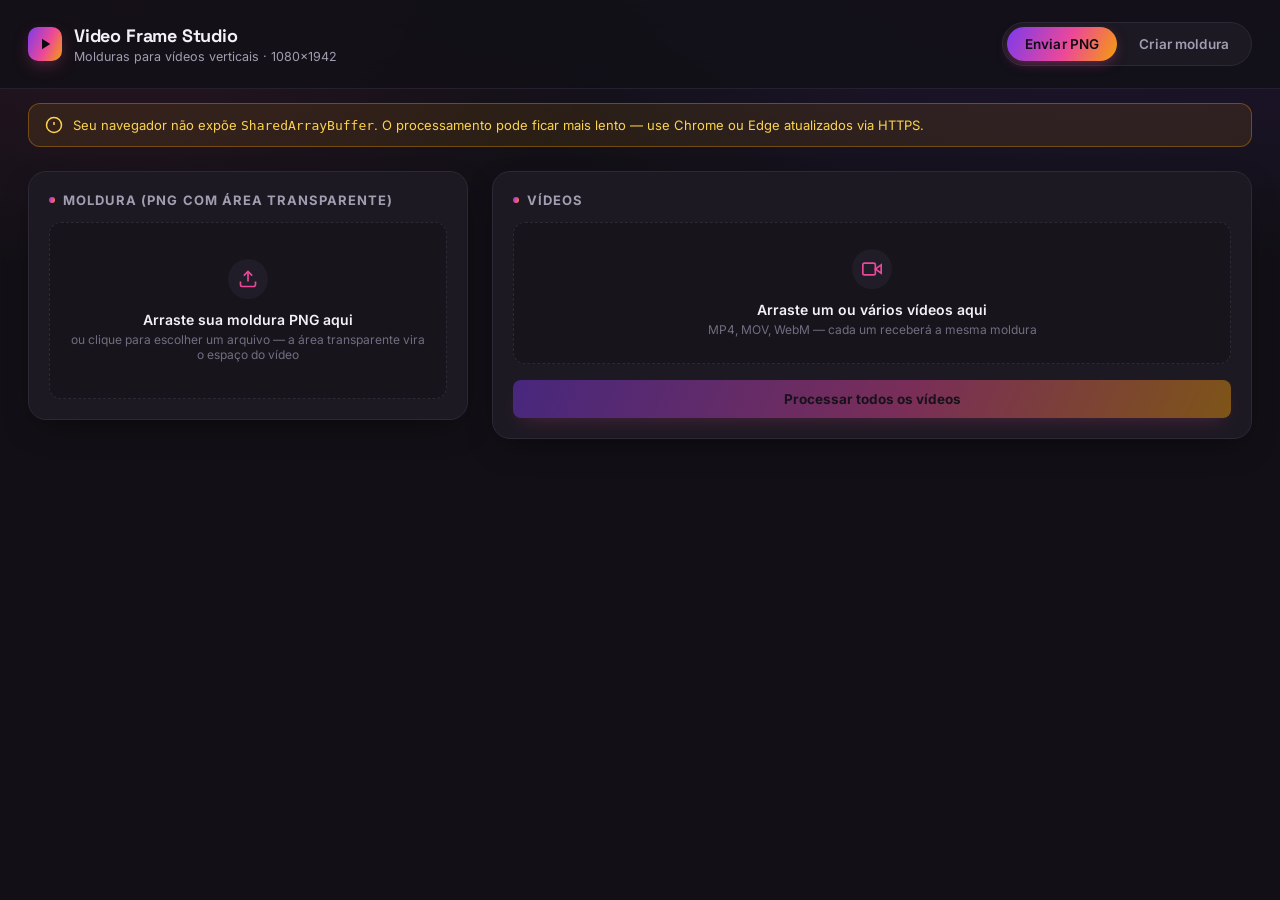
==== commit 32904094: "Update index.html" ====
--- a/index.html
+++ b/index.html
@@ -1,1536 +1,2148 @@
 <!DOCTYPE html>
 <html lang="pt-BR">
 <head>
-  <meta charset="UTF-8">
-  <meta name="viewport" content="width=device-width, initial-scale=1.0">
-  <title>Moldura — Aplique molduras em vídeos direto no navegador</title>
-  <meta name="description" content="Crie ou envie molduras PNG e aplique em vídeos direto no navegador. Zero upload, 100% privado.">
-  <meta name="theme-color" content="#0d0d0d">
-  <link rel="preconnect" href="https://fonts.googleapis.com">
-  <link rel="preconnect" href="https://fonts.gstatic.com" crossorigin>
-  <link href="https://fonts.googleapis.com/css2?family=Inter:wght@300;400;500;600;700&family=JetBrains+Mono:wght@400;500&display=swap" rel="stylesheet">
-  <style>
-    /* ─── Reset & Base ─────────────────────────────────────────── */
-    *, *::before, *::after { box-sizing: border-box; margin: 0; padding: 0; }
-    :root {
-      --bg:        #0d0d0d;
-      --surface:   #161616;
-      --surface2:  #1e1e1e;
-      --border:    #2a2a2a;
-      --border2:   #333;
-      --accent:    #6ee7b7;
-      --accent-dim:#2d6b52;
-      --text:      #f0f0f0;
-      --text2:     #888;
-      --text3:     #555;
-      --danger:    #f87171;
-      --warn:      #fbbf24;
-      --success:   #6ee7b7;
-      --radius:    10px;
-      --radius-sm: 6px;
-      --font:      'Inter', system-ui, sans-serif;
-      --font-mono: 'JetBrains Mono', monospace;
-      --trans:     0.15s ease;
-    }
-    html { font-size: 14px; scroll-behavior: smooth; }
-    body {
-      font-family: var(--font);
-      background: var(--bg);
-      color: var(--text);
-      line-height: 1.5;
-      min-height: 100vh;
-      display: flex;
-      flex-direction: column;
-      -webkit-font-smoothing: antialiased;
-    }
-    input, button, select, textarea { font-family: var(--font); }
-    button { cursor: pointer; border: none; background: none; }
-    input[type="file"] { display: none; }
-    ul { list-style: none; }
-    a { color: inherit; text-decoration: none; }
-    img, video { display: block; }
-
-    /* ─── Skip Link ─────────────────────────────────────────────── */
-    .skip { position: absolute; top:-99px; left:0; padding:8px 14px; background:var(--accent); color:#000; font-weight:600; z-index:999; border-radius:0 0 var(--radius-sm) 0; }
-    .skip:focus { top:0; }
-
-    /* ─── Layout ─────────────────────────────────────────────────── */
-    .site-header {
-      position: sticky; top: 0; z-index: 100;
-      background: rgba(13,13,13,0.85);
-      backdrop-filter: blur(12px);
-      border-bottom: 1px solid var(--border);
-      padding: 0 24px;
-      height: 52px;
-      display: flex; align-items: center; justify-content: space-between;
-    }
-    .logo { display: flex; align-items: center; gap: 10px; }
-    .logo-icon {
-      width: 28px; height: 28px;
-      background: var(--accent);
-      border-radius: 7px;
-      display: flex; align-items: center; justify-content: center;
-    }
-    .logo-icon svg { width: 15px; height: 15px; stroke: #000; }
-    .logo-name { font-weight: 700; font-size: 0.95rem; letter-spacing: -0.02em; }
-    .logo-name span { color: var(--accent); }
-    .header-pills { display: flex; gap: 8px; }
-    .pill {
-      padding: 3px 10px;
-      border-radius: 100px;
-      font-size: 0.7rem;
-      font-weight: 600;
-      letter-spacing: 0.03em;
-      border: 1px solid var(--border2);
-      color: var(--text2);
-    }
-    .pill.green { border-color: var(--accent-dim); color: var(--accent); }
-
-    /* ─── Warning Banner ─────────────────────────────────────────── */
-    .warn-bar {
-      background: rgba(251,191,36,0.08);
-      border-bottom: 1px solid rgba(251,191,36,0.2);
-      padding: 10px 24px;
-      font-size: 0.8rem;
-      color: var(--warn);
-      display: flex; gap: 8px; align-items: flex-start;
-    }
-    .warn-bar svg { width:14px; height:14px; flex-shrink:0; margin-top:2px; }
-    .warn-bar.hidden { display: none; }
-
-    /* ─── Main ───────────────────────────────────────────────────── */
-    main { flex: 1; padding: 32px 24px 64px; max-width: 1060px; margin: 0 auto; width: 100%; }
-
-    /* ─── Hero ───────────────────────────────────────────────────── */
-    .hero { margin-bottom: 40px; }
-    .hero h1 {
-      font-size: clamp(1.6rem, 4vw, 2.4rem);
-      font-weight: 700;
-      letter-spacing: -0.04em;
-      line-height: 1.15;
-      margin-bottom: 10px;
-    }
-    .hero h1 .hl { color: var(--accent); }
-    .hero p { color: var(--text2); font-size: 0.9rem; max-width: 460px; }
-    .badges { display: flex; gap: 10px; flex-wrap: wrap; margin-top: 16px; }
-    .badge {
-      display: flex; align-items: center; gap: 6px;
-      padding: 5px 12px;
-      border: 1px solid var(--border);
-      border-radius: 100px;
-      font-size: 0.72rem;
-      color: var(--text2);
-    }
-    .badge svg { width:12px; height:12px; }
-
-    /* ─── Workflow Grid ──────────────────────────────────────────── */
-    .workflow { display: grid; grid-template-columns: 1fr 1fr; gap: 20px; margin-bottom: 24px; }
-    @media (max-width: 720px) { .workflow { grid-template-columns: 1fr; } }
-
-    /* ─── Panel ──────────────────────────────────────────────────── */
-    .panel {
-      background: var(--surface);
-      border: 1px solid var(--border);
-      border-radius: var(--radius);
-      overflow: hidden;
-    }
-    .panel-header {
-      display: flex; align-items: center; gap: 12px;
-      padding: 16px 20px;
-      border-bottom: 1px solid var(--border);
-    }
-    .step-num {
-      width: 24px; height: 24px; flex-shrink: 0;
-      border-radius: 50%;
-      background: var(--accent);
-      color: #000;
-      font-weight: 700;
-      font-size: 0.72rem;
-      display: flex; align-items: center; justify-content: center;
-    }
-    .panel-title { font-weight: 600; font-size: 0.9rem; }
-    .panel-body { padding: 20px; }
-
-    /* ─── Mode Tabs ──────────────────────────────────────────────── */
-    .tabs {
-      display: flex;
-      border: 1px solid var(--border);
-      border-radius: var(--radius-sm);
-      overflow: hidden;
-      margin-bottom: 18px;
-    }
-    .tab {
-      flex: 1; padding: 8px;
-      font-size: 0.8rem; font-weight: 500;
-      color: var(--text2);
-      background: transparent;
-      transition: var(--trans);
-      border-right: 1px solid var(--border);
-    }
-    .tab:last-child { border-right: none; }
-    .tab:hover { background: var(--surface2); color: var(--text); }
-    .tab.active { background: var(--accent); color: #000; font-weight: 600; }
-    .mode-panel { display: none; }
-    .mode-panel.active { display: block; }
-
-    /* ─── Drop Zone ──────────────────────────────────────────────── */
-    .drop-zone {
-      border: 1.5px dashed var(--border2);
-      border-radius: var(--radius);
-      padding: 36px 20px;
-      text-align: center;
-      cursor: pointer;
-      transition: var(--trans);
-      position: relative;
-    }
-    .drop-zone:hover, .drop-zone.over {
-      border-color: var(--accent);
-      background: rgba(110,231,183,0.04);
-    }
-    .drop-zone input[type=file] { position:absolute; inset:0; opacity:0; cursor:pointer; display:block; }
-    .drop-icon { width:36px; height:36px; margin:0 auto 12px; color:var(--text3); }
-    .drop-title { font-weight: 600; font-size: 0.85rem; margin-bottom: 5px; }
-    .drop-hint { font-size: 0.75rem; color: var(--text2); }
-
-    /* ─── Frame Preview (upload mode) ───────────────────────────── */
-    .frame-preview-block { display: none; }
-    .frame-preview-block.visible { display: block; }
-    .frame-editor {
-      position: relative;
-      border: 1px solid var(--border);
-      border-radius: var(--radius-sm);
-      overflow: hidden;
-      margin-bottom: 12px;
-      background: repeating-conic-gradient(#1a1a1a 0% 25%,#111 0% 50%) 50% / 14px 14px;
-    }
-    .frame-editor img { width: 100%; display: block; pointer-events: none; user-select: none; }
-    .area-overlay {
-      position: absolute;
-      border: 2px solid #6ee7b7;
-      box-shadow: 0 0 0 9999px rgba(0,0,0,0.35);
-      cursor: move;
-    }
-    .area-handle {
-      position: absolute;
-      width: 10px; height: 10px;
-      background: #6ee7b7;
-      border-radius: 2px;
-      z-index: 2;
-    }
-    .area-handle.nw { top:-5px; left:-5px; cursor:nw-resize; }
-    .area-handle.ne { top:-5px; right:-5px; cursor:ne-resize; }
-    .area-handle.sw { bottom:-5px; left:-5px; cursor:sw-resize; }
-    .area-handle.se { bottom:-5px; right:-5px; cursor:se-resize; }
-    .frame-meta { font-size:0.72rem; color:var(--text2); margin-bottom:14px; font-family:var(--font-mono); }
-
-    .coords-grid {
-      display: grid; grid-template-columns: 1fr 1fr;
-      gap: 8px; margin-bottom: 12px;
-    }
-    .coords-grid label { font-size:0.72rem; color:var(--text2); display:flex; flex-direction:column; gap:4px; }
-    .coords-grid input[type=number] {
-      background: var(--surface2); border: 1px solid var(--border2); border-radius: var(--radius-sm);
-      color: var(--text); padding: 6px 8px; font-size: 0.8rem; font-family:var(--font-mono);
-      width: 100%; outline: none; transition: var(--trans);
-    }
-    .coords-grid input[type=number]:focus { border-color: var(--accent); }
-    .coords-actions { display:flex; gap:8px; margin-bottom:12px; }
-
-    /* ─── Create Mode ────────────────────────────────────────────── */
-    .create-layout { display: grid; grid-template-columns: 180px 1fr; gap: 18px; }
-    @media (max-width:520px) { .create-layout { grid-template-columns: 1fr; } }
-
-    #template-preview-container {
-      position: relative;
-      width: 180px; height: 323px; flex-shrink: 0;
-      border-radius: var(--radius-sm); overflow: hidden;
-      border: 1px solid var(--border);
-      background: #fff;
-      user-select: none;
-    }
-    #preview-bg { position:absolute; inset:0; }
-    .preview-layer { position:absolute; cursor:grab; touch-action:none; z-index:3; white-space:nowrap; font-weight:700; line-height:1.2; }
-    .preview-layer:active { cursor:grabbing; }
-    .shape-circle img { border-radius:50%; }
-    .shape-rounded img { border-radius:14%; }
-    .preview-layer img { width:100%; height:100%; object-fit:cover; }
-    .check { color:#1d9bf0; margin-left:3px; }
-    #preview-video-area {
-      position: absolute; border: 2px dashed rgba(110,231,183,0.7);
-      background: rgba(0,0,0,0.18); z-index:2; cursor:move; touch-action:none;
-    }
-    .create-area-handle {
-      position:absolute; width:8px; height:8px;
-      background:#6ee7b7; border-radius:1px; z-index:4;
-    }
-    .create-area-handle.nw{top:-4px;left:-4px;cursor:nw-resize;}
-    .create-area-handle.ne{top:-4px;right:-4px;cursor:ne-resize;}
-    .create-area-handle.sw{bottom:-4px;left:-4px;cursor:sw-resize;}
-    .create-area-handle.se{bottom:-4px;right:-4px;cursor:se-resize;}
-    .create-area-handle.n{top:-4px;left:50%;transform:translateX(-50%);cursor:n-resize;}
-    .create-area-handle.s{bottom:-4px;left:50%;transform:translateX(-50%);cursor:s-resize;}
-    .create-area-handle.w{left:-4px;top:50%;transform:translateY(-50%);cursor:w-resize;}
-    .create-area-handle.e{right:-4px;top:50%;transform:translateY(-50%);cursor:e-resize;}
-
-    .form-grid { display: grid; grid-template-columns: 1fr 1fr; gap: 10px; margin-bottom: 14px; }
-    .field { display: flex; flex-direction: column; gap: 5px; }
-    .field.full { grid-column: 1/-1; }
-    .field label { font-size: 0.7rem; color: var(--text2); font-weight: 500; }
-    .field input[type=text], .field input[type=number], .field select, .field textarea {
-      background: var(--surface2); border: 1px solid var(--border2);
-      border-radius: var(--radius-sm); color: var(--text); padding: 7px 9px;
-      font-size: 0.8rem; outline: none; transition: var(--trans); width: 100%;
-    }
-    .field input:focus, .field select:focus, .field textarea:focus { border-color: var(--accent); }
-    .field textarea { resize: vertical; min-height: 52px; }
-    .field input[type=file] { display:block; font-size:0.75rem; color:var(--text2); padding:0; border:none; background:none; cursor:pointer; }
-    .radio-group { display:flex; gap:10px; align-items:center; padding-top:4px; }
-    .radio-group label { display:flex; align-items:center; gap:5px; font-size:0.8rem; color:var(--text); cursor:pointer; }
-
-    /* ─── Video Queue ────────────────────────────────────────────── */
-    .queue-header { display:flex; justify-content:space-between; align-items:center; margin-bottom:12px; }
-    .queue-label { font-size:0.8rem; color:var(--text2); }
-    .queue-label strong { color:var(--text); }
-    .video-entry {
-      display: flex; align-items: center; gap: 12px;
-      padding: 10px 0;
-      border-top: 1px solid var(--border);
-    }
-    .video-entry:first-child { border-top: none; }
-    .video-thumb {
-      width: 50px; height: 38px; flex-shrink:0;
-      border-radius: var(--radius-sm); overflow:hidden;
-      background: var(--surface2);
-    }
-    .video-thumb video { width:100%; height:100%; object-fit:cover; }
-    .video-info { flex:1; min-width:0; }
-    .video-name { font-size:0.8rem; font-weight:500; white-space:nowrap; overflow:hidden; text-overflow:ellipsis; }
-    .video-meta { font-size:0.7rem; color:var(--text2); margin-top:2px; font-family:var(--font-mono); }
-    .video-bar { height:3px; border-radius:2px; background:var(--border); margin-top:6px; overflow:hidden; }
-    .video-bar .fill { height:100%; background:var(--accent); width:0; transition:width 0.3s; }
-    .status-badge {
-      font-size:0.65rem; font-weight:600; letter-spacing:0.04em;
-      padding:3px 8px; border-radius:100px; flex-shrink:0;
-      text-transform:uppercase;
-    }
-    .status-badge.waiting { background:var(--surface2); color:var(--text3); }
-    .status-badge.processing { background:rgba(110,231,183,0.12); color:var(--accent); }
-    .status-badge.done { background:rgba(110,231,183,0.12); color:var(--accent); }
-    .status-badge.error { background:rgba(248,113,113,0.12); color:var(--danger); }
-
-    /* ─── Buttons ────────────────────────────────────────────────── */
-    .btn-primary {
-      display:inline-flex; align-items:center; justify-content:center; gap:8px;
-      background: var(--accent); color: #000;
-      font-weight: 700; font-size: 0.88rem;
-      padding: 12px 24px; border-radius: var(--radius);
-      transition: var(--trans); width:100%;
-    }
-    .btn-primary:hover:not(:disabled) { background: #a7f3d0; }
-    .btn-primary:disabled { opacity:0.35; cursor:not-allowed; }
-    .btn-primary svg { width:18px; height:18px; }
-
-    .btn-secondary {
-      display:inline-flex; align-items:center; justify-content:center; gap:6px;
-      background: var(--surface2); color: var(--text);
-      font-weight: 500; font-size: 0.8rem;
-      padding: 8px 14px; border-radius: var(--radius-sm);
-      border: 1px solid var(--border2);
-      transition: var(--trans);
-    }
-    .btn-secondary:hover { border-color:var(--accent); color:var(--accent); }
-    .btn-secondary svg { width:14px; height:14px; }
-
-    .btn-ghost {
-      display:inline-flex; align-items:center; gap:5px;
-      font-size:0.75rem; color:var(--text3); padding:4px 8px; border-radius:4px;
-      transition: var(--trans);
-    }
-    .btn-ghost:hover { color:var(--danger); background:rgba(248,113,113,0.08); }
-    .btn-ghost svg { width:13px; height:13px; }
-
-    .btn-remove-icon {
-      width:28px; height:28px; flex-shrink:0;
-      display:flex; align-items:center; justify-content:center;
-      border-radius:50%; color:var(--text3);
-      transition: var(--trans);
-    }
-    .btn-remove-icon:hover { background:rgba(248,113,113,0.12); color:var(--danger); }
-    .btn-remove-icon svg { width:14px; height:14px; }
-
-    .btn-download {
-      display:inline-flex; align-items:center; gap:6px;
-      background:var(--surface2); border:1px solid var(--border2);
-      color:var(--text); font-size:0.78rem; font-weight:500;
-      padding:6px 12px; border-radius:var(--radius-sm);
-      transition:var(--trans); flex-shrink:0;
-    }
-    .btn-download:hover { border-color:var(--accent); color:var(--accent); }
-    .btn-download svg { width:13px; height:13px; }
-
-    .btn-finalize {
-      display:inline-flex; align-items:center; gap:8px;
-      background: var(--accent); color: #000;
-      font-weight: 700; font-size: 0.83rem;
-      padding: 10px 18px; border-radius: var(--radius-sm);
-      transition: var(--trans);
-    }
-    .btn-finalize:hover:not(:disabled) { background: #a7f3d0; }
-    .btn-finalize:disabled { opacity:0.5; cursor:not-allowed; }
-
-    /* ─── Action Bar ─────────────────────────────────────────────── */
-    .action-bar { margin-bottom: 20px; }
-
-    /* ─── Progress ───────────────────────────────────────────────── */
-    .progress-card {
-      background: var(--surface); border: 1px solid var(--border);
-      border-radius: var(--radius); padding: 20px; margin-bottom: 20px;
-    }
-    .progress-card.hidden { display:none; }
-    .progress-head { display:flex; justify-content:space-between; align-items:baseline; margin-bottom:10px; }
-    .progress-label { font-size:0.82rem; font-weight:500; }
-    .progress-pct { font-size:0.78rem; color:var(--accent); font-family:var(--font-mono); font-weight:600; }
-    .progress-track {
-      height: 5px; border-radius:3px; background:var(--border); overflow:hidden; margin-bottom:8px;
-    }
-    .progress-track .bar { height:100%; background:var(--accent); transition:width 0.4s ease; width:0; }
-    .progress-sub { font-size:0.72rem; color:var(--text2); }
-
-    /* ─── Results ────────────────────────────────────────────────── */
-    .results-card {
-      background: var(--surface); border: 1px solid var(--border);
-      border-radius: var(--radius); overflow:hidden;
-    }
-    .results-card.hidden { display:none; }
-    .results-head {
-      display:flex; justify-content:space-between; align-items:center;
-      padding: 16px 20px; border-bottom: 1px solid var(--border);
-    }
-    .results-title { font-weight:600; font-size:0.88rem; display:flex; align-items:center; gap:8px; }
-    .results-count {
-      background: var(--accent); color: #000;
-      font-size:0.68rem; font-weight:700;
-      padding:2px 8px; border-radius:100px;
-    }
-    .results-list { padding: 0 20px 20px; }
-    .result-entry {
-      display:flex; align-items:center; gap:12px;
-      padding: 12px 0; border-top:1px solid var(--border);
-    }
-    .result-entry:first-child { border-top:none; padding-top:20px; }
-    .result-icon { width:32px; height:32px; flex-shrink:0; display:flex; align-items:center; justify-content:center; }
-    .result-icon svg { width:18px; height:18px; color:var(--accent); }
-    .result-info { flex:1; min-width:0; }
-    .result-name { font-size:0.8rem; font-weight:500; white-space:nowrap; overflow:hidden; text-overflow:ellipsis; }
-    .result-size { font-size:0.7rem; color:var(--text2); font-family:var(--font-mono); }
-
-    /* ─── Footer ─────────────────────────────────────────────────── */
-    footer {
-      border-top: 1px solid var(--border); padding: 20px 24px;
-      text-align:center; font-size:0.72rem; color:var(--text3);
-    }
-    footer a { color:var(--text2); text-decoration:underline; text-underline-offset:2px; }
-    footer a:hover { color:var(--accent); }
-
-    /* ─── Toasts ─────────────────────────────────────────────────── */
-    .toast-area { position:fixed; bottom:24px; right:24px; z-index:1000; display:flex; flex-direction:column; gap:8px; }
-    .toast {
-      display:flex; align-items:center; gap:10px;
-      background: var(--surface2); border: 1px solid var(--border2);
-      border-radius: var(--radius-sm); padding: 12px 16px;
-      font-size: 0.8rem; max-width: 320px;
-      animation: slideIn 0.2s ease;
-      box-shadow: 0 4px 24px rgba(0,0,0,0.5);
-    }
-    .toast.success { border-color: var(--accent-dim); }
-    .toast.error { border-color: rgba(248,113,113,0.3); }
-    .toast svg { width:15px; height:15px; flex-shrink:0; }
-    .toast.success svg { color:var(--accent); }
-    .toast.error svg { color:var(--danger); }
-    .toast.info svg { color:var(--text2); }
-    .toast.out { animation: fadeOut 0.2s ease forwards; }
-    @keyframes slideIn { from { opacity:0; transform:translateY(8px); } to { opacity:1; transform:none; } }
-    @keyframes fadeOut { to { opacity:0; transform:translateY(4px); } }
-
-    /* ─── Helpers ────────────────────────────────────────────────── */
-    .hidden { display:none !important; }
-    .divider { border:none; border-top:1px solid var(--border); margin:14px 0; }
-    .hint-text { font-size:0.72rem; color:var(--text3); line-height:1.5; margin-top:8px; }
-    .spinner {
-      display:inline-block; width:14px; height:14px;
-      border:2px solid rgba(0,0,0,0.3); border-top-color:#000;
-      border-radius:50%; animation:spin 0.7s linear infinite;
-    }
-    @keyframes spin { to { transform:rotate(360deg); } }
-
-    /* ─── Scrollbar ──────────────────────────────────────────────── */
-    ::-webkit-scrollbar { width:6px; height:6px; }
-    ::-webkit-scrollbar-track { background:transparent; }
-    ::-webkit-scrollbar-thumb { background:var(--border2); border-radius:3px; }
-    ::-webkit-scrollbar-thumb:hover { background:var(--text3); }
-  </style>
+<meta charset="UTF-8">
+<meta name="viewport" content="width=device-width, initial-scale=1.0">
+<title>Video Frame Studio — Molduras para vídeos verticais</title>
+<link rel="preconnect" href="https://fonts.googleapis.com">
+<link rel="preconnect" href="https://fonts.gstatic.com" crossorigin>
+<link href="https://fonts.googleapis.com/css2?family=Inter:wght@400;500;600;700&family=Space+Grotesk:wght@500;600;700&family=JetBrains+Mono:wght@400;500;600&family=Poppins:wght@600;700&family=Montserrat:wght@700;800&family=Bebas+Neue&family=Playfair+Display:wght@700&family=Anton&family=Caveat:wght@700&display=swap" rel="stylesheet">
+<style>
+:root{
+  --bg:#121016;
+  --bg-2:#17141c;
+  --panel:#1c1922;
+  --panel-2:#211d28;
+  --border:#2d2836;
+  --border-soft:#242030;
+  --text:#f3f1f5;
+  --text-dim:#a29db0;
+  --text-faint:#726d80;
+  --accent-1:#7c3aed;
+  --accent-2:#ec4899;
+  --accent-3:#f59e0b;
+  --gradient: linear-gradient(115deg, var(--accent-1) 0%, var(--accent-2) 55%, var(--accent-3) 100%);
+  --success:#34d399;
+  --danger:#f87171;
+  --info:#7dd3fc;
+  --radius-lg:18px;
+  --radius-md:12px;
+  --radius-sm:8px;
+  --font-display:'Space Grotesk', 'Inter', sans-serif;
+  --font-body:'Inter', sans-serif;
+  --font-mono:'JetBrains Mono', monospace;
+  --shadow-lift: 0 12px 32px -12px rgba(0,0,0,0.55);
+}
+
+*{box-sizing:border-box;}
+html{color-scheme:dark;}
+body{
+  margin:0;
+  background:
+    radial-gradient(1200px 600px at 85% -10%, rgba(124,58,237,0.16), transparent 60%),
+    radial-gradient(900px 500px at 10% 0%, rgba(236,72,153,0.10), transparent 55%),
+    var(--bg);
+  color:var(--text);
+  font-family:var(--font-body);
+  min-height:100vh;
+  -webkit-font-smoothing:antialiased;
+}
+h1,h2,h3{ font-family:var(--font-display); margin:0; letter-spacing:-0.01em; }
+button{ font-family:inherit; }
+input,select,textarea{ font-family:inherit; }
+.hidden{ display:none !important; }
+::selection{ background:rgba(236,72,153,0.35); }
+
+/* ---------- layout shell ---------- */
+.app-shell{ max-width:1440px; margin:0 auto; padding:0 0 64px; }
+
+.topbar{
+  display:flex; align-items:center; justify-content:space-between;
+  padding:22px 28px; border-bottom:1px solid var(--border-soft);
+  position:sticky; top:0; z-index:40;
+  background:rgba(18,16,22,0.82); backdrop-filter: blur(14px);
+}
+.brand{ display:flex; align-items:center; gap:12px; }
+.brand-mark{
+  width:34px; height:34px; border-radius:10px; flex:none;
+  background:var(--gradient);
+  display:flex; align-items:center; justify-content:center;
+  box-shadow:0 6px 18px -6px rgba(236,72,153,0.55);
+}
+.brand-mark svg{ width:18px; height:18px; color:#0d0b12; }
+.brand-text h1{ font-size:18px; font-weight:700; }
+.brand-text p{ margin:2px 0 0; font-size:12.5px; color:var(--text-dim); }
+
+.mode-tabs{ display:flex; gap:4px; background:var(--panel); padding:4px; border-radius:999px; border:1px solid var(--border); }
+.mode-tab{
+  border:none; background:transparent; color:var(--text-dim);
+  padding:9px 18px; border-radius:999px; font-size:13.5px; font-weight:600;
+  cursor:pointer; transition:.18s ease; letter-spacing:.01em;
+}
+.mode-tab:hover{ color:var(--text); }
+.mode-tab.active{ background:var(--gradient); color:#100a14; box-shadow:0 4px 14px -4px rgba(236,72,153,0.5); }
+
+.warning-banner{
+  margin:14px 28px 0; padding:12px 16px; border-radius:var(--radius-md);
+  background:rgba(245,158,11,0.1); border:1px solid rgba(245,158,11,0.35);
+  color:#fcd34d; font-size:13px; display:flex; gap:10px; align-items:center;
+}
+
+.workflow{
+  display:grid; grid-template-columns:minmax(340px,440px) 1fr;
+  gap:24px; padding:24px 28px 0; align-items:start;
+}
+.workflow.create-mode{ grid-template-columns:1fr; }
+.workflow.create-mode #panel-videos{ display:none; }
+
+.mode-panel{ display:none; }
+.mode-panel.active{ display:block; }
+
+.card{
+  background:var(--panel); border:1px solid var(--border);
+  border-radius:var(--radius-lg); padding:20px; box-shadow:var(--shadow-lift);
+}
+.card + .card{ margin-top:18px; }
+.card-title{ font-size:13px; font-weight:700; text-transform:uppercase; letter-spacing:.08em; color:var(--text-dim); margin-bottom:14px; display:flex; align-items:center; gap:8px; }
+.card-title .dot{ width:6px; height:6px; border-radius:50%; background:var(--gradient); }
+
+/* ---------- form controls ---------- */
+.field{ margin-bottom:14px; }
+.field:last-child{ margin-bottom:0; }
+.field label{ display:block; font-size:12.5px; color:var(--text-dim); margin-bottom:6px; font-weight:600; }
+.field input[type="text"], .field textarea, .field select{
+  width:100%; background:var(--bg-2); border:1px solid var(--border);
+  color:var(--text); border-radius:var(--radius-sm); padding:10px 12px; font-size:13.5px;
+  transition:.15s;
+}
+.field textarea{ resize:vertical; min-height:56px; }
+.field input:focus, .field textarea:focus, .field select:focus{
+  outline:none; border-color:var(--accent-2); box-shadow:0 0 0 3px rgba(236,72,153,0.18);
+}
+.row{ display:flex; gap:10px; }
+.row > .field{ flex:1; margin-bottom:0; }
+.row + .row{ margin-top:14px; }
+.row-inline{ display:flex; align-items:center; gap:10px; }
+
+.numgrid{ display:grid; grid-template-columns:repeat(4,1fr); gap:8px; }
+.numgrid label{ font-size:11px; color:var(--text-faint); font-weight:700; text-transform:uppercase; letter-spacing:.06em; display:block; margin-bottom:4px; }
+.numgrid input{
+  width:100%; background:var(--bg-2); border:1px solid var(--border); color:var(--text);
+  border-radius:var(--radius-sm); padding:8px 8px; font-family:var(--font-mono); font-size:13px;
+}
+.numgrid input:focus{ outline:none; border-color:var(--accent-2); }
+
+.shape-toggle{ display:flex; gap:8px; }
+.shape-toggle input{ display:none; }
+.shape-toggle label{
+  flex:1; text-align:center; padding:9px 0; border-radius:var(--radius-sm);
+  border:1px solid var(--border); background:var(--bg-2); color:var(--text-dim);
+  font-size:13px; font-weight:600; cursor:pointer; transition:.15s;
+}
+.shape-toggle input:checked + label{ border-color:var(--accent-2); color:var(--text); background:rgba(236,72,153,0.12); }
+
+input[type="color"]{
+  width:44px; height:36px; border-radius:var(--radius-sm); border:1px solid var(--border);
+  background:none; padding:2px; cursor:pointer;
+}
+.checkbox-line{ display:flex; align-items:center; gap:8px; font-size:12.5px; color:var(--text-dim); }
+.checkbox-line input{ accent-color:var(--accent-2); width:15px; height:15px; }
+
+.btn{
+  border:none; cursor:pointer; border-radius:var(--radius-sm); font-weight:700; font-size:13.5px;
+  padding:11px 16px; transition:.15s ease; display:inline-flex; align-items:center; justify-content:center; gap:8px;
+}
+.btn:disabled{ opacity:.45; cursor:not-allowed; }
+.btn-primary{ background:var(--gradient); color:#110a16; width:100%; box-shadow:0 8px 20px -8px rgba(236,72,153,0.55); }
+.btn-primary:hover:not(:disabled){ filter:brightness(1.08); }
+.btn-secondary{ background:var(--panel-2); color:var(--text); border:1px solid var(--border); }
+.btn-secondary:hover{ border-color:var(--accent-2); }
+.btn-ghost{ background:transparent; color:var(--text-dim); border:1px solid var(--border); padding:7px 12px; font-size:12.5px; }
+.btn-ghost:hover{ color:var(--text); border-color:var(--text-dim); }
+.btn-ghost.danger:hover{ color:var(--danger); border-color:var(--danger); }
+.btn-block-row{ display:flex; gap:10px; margin-top:14px; }
+.btn-block-row .btn{ flex:1; }
+.btn svg{ width:15px; height:15px; }
+
+/* ---------- drop areas ---------- */
+.drop-area{
+  border:1.5px dashed var(--border); border-radius:var(--radius-md);
+  padding:36px 20px; text-align:center; cursor:pointer; transition:.18s;
+  background:var(--bg-2);
+}
+.drop-area:hover, .drop-area.drag-over{ border-color:var(--accent-2); background:rgba(236,72,153,0.06); }
+.drop-icon{ width:40px; height:40px; margin:0 auto 12px; border-radius:50%; background:var(--panel-2); display:flex; align-items:center; justify-content:center; color:var(--accent-2); }
+.drop-icon svg{ width:20px; height:20px; }
+.drop-area p{ margin:0; font-size:14px; font-weight:600; }
+.drop-hint{ margin-top:4px !important; font-size:12px !important; font-weight:400 !important; color:var(--text-faint) !important; }
+
+/* ---------- frame preview / area editor ---------- */
+.frame-meta{ display:flex; align-items:center; gap:8px; margin-bottom:14px; flex-wrap:wrap; }
+.frame-meta #frame-name{ font-size:13px; font-weight:600; flex:1; min-width:0; overflow:hidden; text-overflow:ellipsis; white-space:nowrap; }
+.frame-meta #frame-size{ font-family:var(--font-mono); font-size:11.5px; color:var(--text-faint); background:var(--bg-2); padding:3px 8px; border-radius:6px; }
+
+.frame-editor-wrap{
+  position:relative; width:100%; border-radius:var(--radius-md); overflow:hidden;
+  background:repeating-conic-gradient(#232028 0% 25%, #1a1720 0% 50%) 50% / 20px 20px;
+  border:1px solid var(--border);
+}
+.frame-editor-wrap img{ display:block; width:100%; height:auto; }
+
+.area-box{
+  position:absolute; border:2px solid var(--accent-3); border-radius:6px;
+  background:rgba(245,158,11,0.10); cursor:move; box-shadow:0 0 0 3000px rgba(0,0,0,0.35);
+}
+.area-box .area-label{
+  position:absolute; top:-24px; left:0; font-size:10.5px; font-weight:700; text-transform:uppercase;
+  letter-spacing:.06em; color:var(--accent-3); background:rgba(18,16,22,0.85); padding:2px 6px; border-radius:4px;
+  pointer-events:none; white-space:nowrap;
+}
+.area-handle{
+  position:absolute; width:14px; height:14px; background:var(--gradient); border-radius:50%;
+  border:2px solid #100a14; transform:translate(-50%,-50%);
+}
+.area-handle[data-handle="nw"]{ top:0; left:0; cursor:nwse-resize; }
+.area-handle[data-handle="n"]{ top:0; left:50%; cursor:ns-resize; }
+.area-handle[data-handle="ne"]{ top:0; left:100%; cursor:nesw-resize; }
+.area-handle[data-handle="e"]{ top:50%; left:100%; cursor:ew-resize; }
+.area-handle[data-handle="se"]{ top:100%; left:100%; cursor:nwse-resize; }
+.area-handle[data-handle="s"]{ top:100%; left:50%; cursor:ns-resize; }
+.area-handle[data-handle="sw"]{ top:100%; left:0; cursor:nesw-resize; }
+.area-handle[data-handle="w"]{ top:50%; left:0; cursor:ew-resize; }
+
+.area-inputs{ margin-top:14px; }
+.area-inputs .numgrid{ margin-bottom:10px; }
+.area-inputs .btn-block-row{ margin-top:6px; }
+
+/* ---------- create / template preview (phone mockup) ---------- */
+.create-grid{ display:grid; grid-template-columns:minmax(320px,400px) 1fr; gap:24px; align-items:start; }
+@media (max-width:980px){ .create-grid{ grid-template-columns:1fr; } }
+
+.phone-stage{ position:sticky; top:96px; display:flex; flex-direction:column; align-items:center; gap:16px; }
+.phone-bezel{
+  padding:14px 10px; border-radius:38px; background:linear-gradient(160deg,#26212d,#16141b);
+  border:1px solid var(--border); box-shadow:var(--shadow-lift);
+}
+#template-preview-container{
+  position:relative; width:270px; height:485.5px; border-radius:26px; overflow:hidden;
+  border:1px solid rgba(255,255,255,0.06);
+}
+.preview-layer{ position:absolute; cursor:grab; user-select:none; touch-action:none; }
+.preview-layer:active{ cursor:grabbing; }
+.shape-circle{ border-radius:50%; overflow:hidden; }
+.shape-square{ border-radius:14%; overflow:hidden; }
+#preview-profile{ outline:2px dashed rgba(255,255,255,0.35); outline-offset:2px; background:var(--panel-2); }
+#preview-profile-img{ width:100%; height:100%; object-fit:cover; display:block; }
+#preview-username{ font-weight:700; white-space:nowrap; outline:2px dashed rgba(255,255,255,0); }
+#preview-username .check{ color:#1d9bf0; margin-left:4px; font-size:.85em; }
+#preview-caption{ font-weight:700; line-height:1.25; outline:2px dashed rgba(255,255,255,0); }
+#preview-video-area{
+  border:2px dashed var(--accent-3); border-radius:10px;
+  background:repeating-conic-gradient(rgba(255,255,255,0.06) 0% 25%, transparent 0% 50%) 50%/14px 14px;
+  display:flex; align-items:center; justify-content:center;
+}
+#preview-video-area::before{ content:'VÍDEO AQUI'; font:700 10px var(--font-display); letter-spacing:.08em; color:rgba(255,255,255,0.55); }
+.create-area-handle{
+  position:absolute; width:12px; height:12px; background:var(--gradient); border-radius:50%;
+  border:2px solid #100a14; transform:translate(-50%,-50%);
+}
+.create-area-handle[data-handle="nw"]{ top:0; left:0; cursor:nwse-resize; }
+.create-area-handle[data-handle="n"]{ top:0; left:50%; cursor:ns-resize; }
+.create-area-handle[data-handle="ne"]{ top:0; left:100%; cursor:nesw-resize; }
+.create-area-handle[data-handle="e"]{ top:50%; left:100%; cursor:ew-resize; }
+.create-area-handle[data-handle="se"]{ top:100%; left:100%; cursor:nwse-resize; }
+.create-area-handle[data-handle="s"]{ top:100%; left:50%; cursor:ns-resize; }
+.create-area-handle[data-handle="sw"]{ top:100%; left:0; cursor:nesw-resize; }
+.create-area-handle[data-handle="w"]{ top:50%; left:0; cursor:ew-resize; }
+.phone-hint{ font-size:12px; color:var(--text-faint); text-align:center; max-width:270px; }
+
+.text-color-row{ display:flex; align-items:center; gap:10px; }
+#template-text-color-preview{ width:auto; flex:1; text-align:center; font-family:var(--font-mono); font-size:12px; border-radius:var(--radius-sm); padding:9px; border:1px solid var(--border); }
+
+/* ---------- videos panel ---------- */
+.panel-videos{ display:flex; flex-direction:column; gap:18px; }
+.videos-drop{ padding:26px 20px; }
+
+.videos-list-section .list-header{ display:flex; align-items:center; justify-content:space-between; margin-bottom:12px; }
+.list-header h3{ font-size:13px; text-transform:uppercase; letter-spacing:.08em; color:var(--text-dim); }
+.list-header .count-badge{ font-family:var(--font-mono); font-size:11px; background:var(--bg-2); padding:2px 8px; border-radius:20px; border:1px solid var(--border); }
+.list-actions{ display:flex; gap:8px; }
+
+.videos-list{ list-style:none; margin:0; padding:0; display:flex; flex-direction:column; gap:8px; max-height:420px; overflow-y:auto; }
+.video-entry{
+  display:flex; align-items:center; gap:12px; padding:10px; border-radius:var(--radius-md);
+  background:var(--bg-2); border:1px solid var(--border); transition:.15s;
+}
+.video-entry.dragging{ opacity:.4; }
+.video-entry[data-status="done"]{ border-color:rgba(52,211,153,0.35); }
+.video-entry[data-status="error"]{ border-color:rgba(248,113,113,0.4); }
+.video-entry[data-status="processing"]{ border-color:rgba(124,58,237,0.5); }
+.drag-handle{ color:var(--text-faint); cursor:grab; font-size:16px; line-height:1; flex:none; padding:0 2px; }
+.video-thumb{ width:44px; height:78px; border-radius:8px; overflow:hidden; background:#000; flex:none; }
+.video-thumb video{ width:100%; height:100%; object-fit:cover; }
+.video-info{ flex:1; min-width:0; }
+.video-name{ font-size:13px; font-weight:600; overflow:hidden; text-overflow:ellipsis; white-space:nowrap; }
+.video-meta-line{ font-size:11px; color:var(--text-faint); font-family:var(--font-mono); margin-top:2px; }
+.video-progress-bar{ height:4px; border-radius:4px; background:var(--panel-2); margin-top:6px; overflow:hidden; }
+.video-progress-bar .fill{ height:100%; width:0%; background:var(--gradient); transition:width .2s; }
+.video-status-badge{ font-size:10.5px; font-weight:700; text-transform:uppercase; letter-spacing:.04em; padding:4px 9px; border-radius:20px; flex:none; }
+.status-pending{ background:var(--panel-2); color:var(--text-faint); }
+.status-active{ background:rgba(124,58,237,0.18); color:#c4b5fd; }
+.status-complete{ background:rgba(52,211,153,0.15); color:var(--success); }
+.status-failed{ background:rgba(248,113,113,0.15); color:var(--danger); }
+.btn-remove-video{ background:none; border:none; color:var(--text-faint); cursor:pointer; padding:6px; border-radius:6px; flex:none; }
+.btn-remove-video:hover{ color:var(--danger); background:rgba(248,113,113,0.1); }
+.btn-remove-video svg{ width:15px; height:15px; }
+
+.progress-section{ }
+.progress-status{ font-size:12.5px; color:var(--text-dim); margin-bottom:8px; }
+.overall-progress-track{ height:8px; border-radius:8px; background:var(--bg-2); overflow:hidden; border:1px solid var(--border); }
+.overall-progress-track .fill{ height:100%; width:0%; background:var(--gradient); transition:width .25s; }
+.progress-footer{ display:flex; justify-content:space-between; margin-top:6px; font-size:11.5px; color:var(--text-faint); font-family:var(--font-mono); }
+
+.results-list{ list-style:none; margin:0; padding:0; display:flex; flex-direction:column; gap:8px; }
+.result-entry{ display:flex; align-items:center; gap:12px; padding:10px 12px; border-radius:var(--radius-md); background:var(--bg-2); border:1px solid var(--border); }
+.result-icon{ color:var(--success); flex:none; }
+.result-icon svg{ width:20px; height:20px; }
+.result-info{ flex:1; min-width:0; }
+.result-name{ font-size:13px; font-weight:600; overflow:hidden; text-overflow:ellipsis; white-space:nowrap; }
+.result-size{ font-size:11px; color:var(--text-faint); font-family:var(--font-mono); }
+.btn-download-single{ background:var(--panel-2); border:1px solid var(--border); color:var(--text); font-size:12px; font-weight:700; padding:8px 12px; border-radius:var(--radius-sm); cursor:pointer; display:flex; align-items:center; gap:6px; }
+.btn-download-single:hover{ border-color:var(--accent-2); }
+.btn-download-single svg{ width:14px; height:14px; }
+.results-footer{ display:flex; justify-content:space-between; align-items:center; margin-top:12px; }
+
+.empty-state{ text-align:center; padding:24px 10px; color:var(--text-faint); font-size:12.5px; }
+
+.spinner{ width:13px; height:13px; border-radius:50%; border:2px solid rgba(255,255,255,0.3); border-top-color:#100a14; animation:spin .7s linear infinite; display:inline-block; }
+@keyframes spin{ to{ transform:rotate(360deg); } }
+
+/* ---------- toasts ---------- */
+.toast-area{ position:fixed; bottom:20px; right:20px; display:flex; flex-direction:column; gap:10px; z-index:200; max-width:340px; }
+.toast-msg{
+  display:flex; align-items:center; gap:10px; padding:12px 14px; border-radius:var(--radius-md);
+  background:var(--panel-2); border:1px solid var(--border); font-size:13px; box-shadow:var(--shadow-lift);
+  animation:toast-in .25s ease;
+}
+.toast-msg svg{ width:18px; height:18px; flex:none; }
+.toast-msg.success{ border-color:rgba(52,211,153,0.4); color:var(--success); }
+.toast-msg.error{ border-color:rgba(248,113,113,0.4); color:var(--danger); }
+.toast-msg.info{ border-color:rgba(125,211,252,0.35); color:var(--info); }
+.toast-msg.hiding{ animation:toast-out .3s ease forwards; }
+@keyframes toast-in{ from{ opacity:0; transform:translateY(8px);} to{ opacity:1; transform:translateY(0);} }
+@keyframes toast-out{ to{ opacity:0; transform:translateY(8px);} }
+
+@media (max-width:900px){
+  .workflow{ grid-template-columns:1fr; padding:16px; }
+  .topbar{ padding:16px; flex-direction:column; gap:12px; align-items:stretch; }
+  .mode-tabs{ align-self:stretch; justify-content:center; }
+  .phone-stage{ position:static; }
+}
+
+@media (prefers-reduced-motion: reduce){
+  *{ animation-duration:0.001ms !important; transition-duration:0.001ms !important; }
+}
+
+:focus-visible{ outline:2px solid var(--accent-2); outline-offset:2px; }
+</style>
 </head>
 <body>
-
-<a href="#main" class="skip">Pular para o conteúdo</a>
-
-<header class="site-header">
-  <a href="/" class="logo">
-    <div class="logo-icon">
-      <svg viewBox="0 0 24 24" fill="none" stroke="currentColor" stroke-width="2.5" stroke-linecap="round" stroke-linejoin="round">
-        <rect x="3" y="3" width="18" height="18" rx="2"/>
-        <rect x="7" y="7" width="10" height="10" rx="1"/>
-      </svg>
+<div class="app-shell">
+
+  <header class="topbar">
+    <div class="brand">
+      <div class="brand-mark">
+        <svg viewBox="0 0 24 24" fill="currentColor"><path d="M8 5v14l11-7z"/></svg>
+      </div>
+      <div class="brand-text">
+        <h1>Video Frame Studio</h1>
+        <p>Molduras para vídeos verticais · 1080×1942</p>
+      </div>
     </div>
-    <span class="logo-name"><span>Moldura</span> Studio</span>
-  </a>
-  <div class="header-pills">
-    <span class="pill green">100% local</span>
-    <span class="pill">zero upload</span>
+    <nav class="mode-tabs" role="tablist" aria-label="Modo de trabalho">
+      <button class="mode-tab active" data-mode="upload" role="tab" aria-selected="true">Enviar PNG</button>
+      <button class="mode-tab" data-mode="create" role="tab" aria-selected="false">Criar moldura</button>
+    </nav>
+  </header>
+
+  <div class="warning-banner hidden" id="warning-banner" role="alert">
+    <svg width="18" height="18" viewBox="0 0 24 24" fill="none" stroke="currentColor" stroke-width="2"><circle cx="12" cy="12" r="10"/><line x1="12" y1="8" x2="12" y2="12"/><line x1="12" y1="16" x2="12.01" y2="16"/></svg>
+    <span>Seu navegador não expõe <code>SharedArrayBuffer</code>. O processamento pode ficar mais lento — use Chrome ou Edge atualizados via HTTPS.</span>
   </div>
-</header>
-
-<div class="warn-bar hidden" id="warn-bar">
-  <svg viewBox="0 0 24 24" fill="none" stroke="currentColor" stroke-width="2"><path d="M10.29 3.86L1.82 18a2 2 0 0 0 1.71 3h16.94a2 2 0 0 0 1.71-3L13.71 3.86a2 2 0 0 0-3.42 0z"/><line x1="12" y1="9" x2="12" y2="13"/><line x1="12" y1="17" x2="12.01" y2="17"/></svg>
-  <span>Navegador sem SharedArrayBuffer — processamento será single-thread (mais lento). Use Chrome/Edge/Firefox recentes via HTTPS para melhor desempenho.</span>
-</div>
-
-<main id="main">
-
-  <div class="hero">
-    <h1>Aplique <span class="hl">molduras</span> nos seus vídeos</h1>
-    <p>Crie ou envie uma moldura PNG e aplique em quantos vídeos quiser — tudo no navegador, sem servidores.</p>
-    <div class="badges">
-      <span class="badge">
-        <svg viewBox="0 0 24 24" fill="none" stroke="currentColor" stroke-width="2"><path d="M12 22s8-4 8-10V5l-8-3-8 3v7c0 6 8 10 8 10z"/></svg>
-        Processamento local
-      </span>
-      <span class="badge">
-        <svg viewBox="0 0 24 24" fill="none" stroke="currentColor" stroke-width="2"><circle cx="12" cy="12" r="10"/><line x1="4.93" y1="4.93" x2="19.07" y2="19.07"/></svg>
-        Sem upload para servidor
-      </span>
-      <span class="badge">
-        <svg viewBox="0 0 24 24" fill="none" stroke="currentColor" stroke-width="2"><path d="M13 2L3 14h9l-1 8 10-12h-9l1-8z"/></svg>
-        FFmpeg no navegador
-      </span>
-    </div>
-  </div>
-
-  <div class="workflow">
-
-    <!-- ── PAINEL 1: MOLDURA ──────────────────────────────────────── -->
-    <div class="panel" id="panel-frame">
-      <div class="panel-header">
-        <div class="step-num">1</div>
-        <span class="panel-title">Moldura</span>
-      </div>
-      <div class="panel-body">
-        <div class="tabs">
-          <button class="tab active" data-mode="upload" type="button">Enviar PNG</button>
-          <button class="tab" data-mode="create" type="button">Criar moldura</button>
+
+  <main class="workflow" id="workflow">
+
+    <!-- ============ MODO: ENVIAR PNG ============ -->
+    <section class="mode-panel active" id="mode-upload">
+      <div class="card">
+        <div class="card-title"><span class="dot"></span>Moldura (PNG com área transparente)</div>
+
+        <div class="drop-area" id="frame-drop-area" tabindex="0" role="button" aria-label="Selecionar arquivo de moldura PNG">
+          <input type="file" id="frame-input" accept="image/png" hidden>
+          <div class="drop-icon">
+            <svg viewBox="0 0 24 24" fill="none" stroke="currentColor" stroke-width="2"><path d="M21 15v4a2 2 0 0 1-2 2H5a2 2 0 0 1-2-2v-4"/><polyline points="17 8 12 3 7 8"/><line x1="12" y1="3" x2="12" y2="15"/></svg>
+          </div>
+          <p>Arraste sua moldura PNG aqui</p>
+          <p class="drop-hint">ou clique para escolher um arquivo — a área transparente vira o espaço do vídeo</p>
         </div>
 
-        <!-- MODO UPLOAD -->
-        <div class="mode-panel active" id="mode-upload">
-          <div class="drop-zone" id="frame-drop">
-            <input type="file" id="frame-input" accept=".png,image/png">
-            <svg class="drop-icon" viewBox="0 0 24 24" fill="none" stroke="currentColor" stroke-width="1.5" stroke-linecap="round" stroke-linejoin="round">
-              <rect x="3" y="3" width="18" height="18" rx="2"/>
-              <circle cx="8.5" cy="8.5" r="1.5"/>
-              <polyline points="21 15 16 10 5 21"/>
-            </svg>
-            <div class="drop-title">Arraste o PNG da moldura aqui</div>
-            <div class="drop-hint">PNG com fundo transparente recomendado</div>
+        <div class="frame-preview-container hidden" id="frame-preview-container">
+          <div class="frame-meta">
+            <span id="frame-name"></span>
+            <span id="frame-size"></span>
+            <button class="btn-ghost" id="download-frame-btn" type="button">Baixar PNG</button>
+            <button class="btn-ghost danger" id="remove-frame-btn" type="button">Remover</button>
           </div>
 
-          <div class="frame-preview-block" id="frame-preview-block">
-            <div class="frame-editor" id="frame-editor">
-              <img id="frame-img" alt="Preview da moldura" draggable="false">
-              <div class="area-overlay" id="area-overlay">
-                <div class="area-handle nw" data-h="nw"></div>
-                <div class="area-handle ne" data-h="ne"></div>
-                <div class="area-handle sw" data-h="sw"></div>
-                <div class="area-handle se" data-h="se"></div>
-              </div>
+          <div class="frame-editor-wrap" id="frame-editor-wrap">
+            <img id="frame-preview" alt="Pré-visualização da moldura com o furo do vídeo">
+            <div class="area-box" id="area-box">
+              <span class="area-label">Área do vídeo</span>
+              <div class="area-handle" data-handle="nw"></div>
+              <div class="area-handle" data-handle="n"></div>
+              <div class="area-handle" data-handle="ne"></div>
+              <div class="area-handle" data-handle="e"></div>
+              <div class="area-handle" data-handle="se"></div>
+              <div class="area-handle" data-handle="s"></div>
+              <div class="area-handle" data-handle="sw"></div>
+              <div class="area-handle" data-handle="w"></div>
             </div>
-            <div class="frame-meta" id="frame-meta">–</div>
-
-            <div class="coords-grid">
-              <label>X (px) <input type="number" id="ax" min="0" step="1"></label>
-              <label>Y (px) <input type="number" id="ay" min="0" step="1"></label>
-              <label>Largura <input type="number" id="aw" min="1" step="1"></label>
-              <label>Altura <input type="number" id="ah" min="1" step="1"></label>
+          </div>
+
+          <div class="area-inputs">
+            <div class="numgrid">
+              <div><label for="area-x">X</label><input type="number" id="area-x"></div>
+              <div><label for="area-y">Y</label><input type="number" id="area-y"></div>
+              <div><label for="area-w">Largura</label><input type="number" id="area-w"></div>
+              <div><label for="area-h">Altura</label><input type="number" id="area-h"></div>
             </div>
-            <div class="coords-actions">
-              <button class="btn-secondary" id="auto-detect-btn" type="button">
-                <svg viewBox="0 0 24 24" fill="none" stroke="currentColor" stroke-width="2"><circle cx="11" cy="11" r="8"/><line x1="21" y1="21" x2="16.65" y2="16.65"/></svg>
-                Detectar auto
-              </button>
-              <button class="btn-secondary" id="center-btn" type="button">
-                <svg viewBox="0 0 24 24" fill="none" stroke="currentColor" stroke-width="2"><circle cx="12" cy="12" r="10"/><line x1="12" y1="8" x2="12" y2="16"/><line x1="8" y1="12" x2="16" y2="12"/></svg>
-                Centralizar
-              </button>
-              <button class="btn-ghost" id="remove-frame-btn" type="button" style="margin-left:auto">
-                <svg viewBox="0 0 24 24" fill="none" stroke="currentColor" stroke-width="2"><polyline points="3 6 5 6 21 6"/><path d="M19 6l-1 14H6L5 6"/><path d="M10 11v6"/><path d="M14 11v6"/></svg>
-                Remover
-              </button>
-            </div>
-            <p class="hint-text">Arraste o retângulo ou puxe pelos cantos para ajustar a área onde o vídeo vai aparecer.</p>
-          </div>
-        </div>
-
-        <!-- MODO CRIAR -->
-        <div class="mode-panel" id="mode-create">
-          <div class="create-layout">
-            <!-- Preview -->
-            <div>
-              <div id="template-preview-container">
-                <div id="preview-bg"></div>
-                <div class="preview-layer shape-circle" data-el="profile" id="prev-profile">
-                  <img id="prev-profile-img" src="https://videocommoldura.vercel.app/fotoperfil.png" alt="">
-                </div>
-                <div class="preview-layer" data-el="username" id="prev-username">@usuario<span class="check">✓</span></div>
-                <div class="preview-layer" data-el="caption" id="prev-caption">legenda do vídeo aqui 🎬</div>
-                <div id="preview-video-area" data-el="video">
-                  <div class="create-area-handle nw" data-handle="nw"></div>
-                  <div class="create-area-handle ne" data-handle="ne"></div>
-                  <div class="create-area-handle sw" data-handle="sw"></div>
-                  <div class="create-area-handle se" data-handle="se"></div>
-                  <div class="create-area-handle n" data-handle="n"></div>
-                  <div class="create-area-handle s" data-handle="s"></div>
-                  <div class="create-area-handle w" data-handle="w"></div>
-                  <div class="create-area-handle e" data-handle="e"></div>
-                </div>
-              </div>
-              <p class="hint-text" style="margin-top:8px;text-align:center;">← Arraste os elementos no preview</p>
-            </div>
-
-            <!-- Controles -->
-            <div>
-              <div class="form-grid">
-                <div class="field full">
-                  <label>Foto de perfil</label>
-                  <input type="file" id="c-profile-input" accept="image/*" style="display:block;">
-                </div>
-                <div class="field full">
-                  <label>Formato da foto</label>
-                  <div class="radio-group">
-                    <label><input type="radio" name="pshape" value="circle" checked> Círculo</label>
-                    <label><input type="radio" name="pshape" value="rounded"> Arredondado</label>
-                  </div>
-                </div>
-                <div class="field full">
-                  <label>Username</label>
-                  <input type="text" id="c-username" value="@usuario">
-                </div>
-                <div class="field full">
-                  <label>Legenda</label>
-                  <textarea id="c-caption">legenda do vídeo aqui 🎬</textarea>
-                </div>
-                <div class="field">
-                  <label>Cor de fundo</label>
-                  <select id="c-bg">
-                    <option value="#ffffff">Branco</option>
-                    <option value="transparent">Transparente</option>
-                    <option value="#000000">Preto</option>
-                    <option value="#0f172a">Azul escuro</option>
-                    <option value="#111111">Cinza escuro</option>
-                  </select>
-                </div>
-                <div class="field">
-                  <label>Cor do texto</label>
-                  <select id="c-textcolor">
-                    <option value="auto">Automático</option>
-                    <option value="#111111">Preto</option>
-                    <option value="#ffffff">Branco</option>
-                  </select>
-                </div>
-              </div>
-
-              <hr class="divider">
-
-              <div class="coords-grid" style="margin-bottom:14px;">
-                <label>Vídeo X <input type="number" id="cv-x" value="77"></label>
-                <label>Vídeo Y <input type="number" id="cv-y" value="638"></label>
-                <label>Largura <input type="number" id="cv-w" value="926"></label>
-                <label>Altura <input type="number" id="cv-h" value="1269"></label>
-              </div>
-
-              <div style="display:flex; gap:8px;">
-                <button class="btn-finalize" id="finalize-btn" type="button">
-                  <svg viewBox="0 0 24 24" fill="none" stroke="currentColor" stroke-width="2.5" width="14" height="14"><polyline points="20 6 9 17 4 12"/></svg>
-                  Gerar moldura
-                </button>
-                <button class="btn-secondary" id="reset-template-btn" type="button">Resetar</button>
-              </div>
+            <div class="btn-block-row">
+              <button class="btn-secondary btn" id="area-auto-btn" type="button">Detectar automaticamente</button>
+              <button class="btn-secondary btn" id="area-reset-btn" type="button">Redefinir margem</button>
             </div>
           </div>
         </div>
       </div>
+    </section>
+
+    <!-- ============ MODO: CRIAR MOLDURA ============ -->
+    <section class="mode-panel" id="mode-create">
+      <div class="create-grid">
+
+        <div class="controls-col">
+          <div class="card">
+            <div class="card-title"><span class="dot"></span>Perfil</div>
+            <div class="field">
+              <label for="template-profile-input">Foto de perfil</label>
+              <input type="file" id="template-profile-input" accept="image/*">
+            </div>
+            <div class="field">
+              <label>Formato</label>
+              <div class="shape-toggle">
+                <input type="radio" name="profile-shape" id="shape-circle" value="circle" checked>
+                <label for="shape-circle">Círculo</label>
+                <input type="radio" name="profile-shape" id="shape-square" value="square">
+                <label for="shape-square">Quadrado</label>
+              </div>
+            </div>
+          </div>
+
+          <div class="card">
+            <div class="card-title"><span class="dot"></span>Textos</div>
+            <div class="field">
+              <label for="template-username-input">Usuário</label>
+              <input type="text" id="template-username-input" value="@taldorafael" maxlength="40">
+            </div>
+            <div class="row">
+              <div class="field">
+                <label for="template-username-font">Fonte do usuário</label>
+                <select id="template-username-font">
+                  <option value="Inter, sans-serif">Inter</option>
+                  <option value="'Space Grotesk', sans-serif">Space Grotesk</option>
+                  <option value="Poppins, sans-serif">Poppins</option>
+                  <option value="Montserrat, sans-serif">Montserrat</option>
+                  <option value="'Bebas Neue', sans-serif">Bebas Neue</option>
+                  <option value="Anton, sans-serif">Anton</option>
+                </select>
+              </div>
+              <div class="field">
+                <label for="template-username-size">Tamanho</label>
+                <input type="number" id="template-username-size" value="42" min="12" max="140">
+              </div>
+            </div>
+            <div class="field" style="margin-top:14px;">
+              <label for="template-caption-input">Legenda</label>
+              <textarea id="template-caption-input">vídeo bem engraçado do brasil 😂</textarea>
+            </div>
+            <div class="row">
+              <div class="field">
+                <label for="template-caption-font">Fonte da legenda</label>
+                <select id="template-caption-font">
+                  <option value="Inter, sans-serif">Inter</option>
+                  <option value="'Space Grotesk', sans-serif">Space Grotesk</option>
+                  <option value="Poppins, sans-serif">Poppins</option>
+                  <option value="Montserrat, sans-serif">Montserrat</option>
+                  <option value="'Playfair Display', serif">Playfair Display</option>
+                  <option value="Caveat, cursive">Caveat</option>
+                </select>
+              </div>
+              <div class="field">
+                <label for="template-caption-size">Tamanho</label>
+                <input type="number" id="template-caption-size" value="48" min="12" max="140">
+              </div>
+            </div>
+          </div>
+
+          <div class="card">
+            <div class="card-title"><span class="dot"></span>Cores</div>
+            <div class="field">
+              <label>Fundo</label>
+              <div class="row-inline">
+                <input type="color" id="template-bg-input" value="#ffffff">
+                <label class="checkbox-line"><input type="checkbox" id="template-bg-transparent"> Transparente</label>
+              </div>
+            </div>
+            <div class="field">
+              <label for="template-text-color-mode">Cor do texto</label>
+              <select id="template-text-color-mode">
+                <option value="auto">Automática (contraste com o fundo)</option>
+                <option value="custom">Personalizada</option>
+              </select>
+            </div>
+            <div class="field text-color-row">
+              <input type="color" id="template-text-color-custom" value="#111111">
+              <input type="text" id="template-text-color-preview" readonly>
+            </div>
+          </div>
+
+          <div class="card">
+            <div class="card-title"><span class="dot"></span>Área do vídeo</div>
+            <div class="numgrid">
+              <div><label for="create-area-x">X</label><input type="number" id="create-area-x"></div>
+              <div><label for="create-area-y">Y</label><input type="number" id="create-area-y"></div>
+              <div><label for="create-area-w">Largura</label><input type="number" id="create-area-w"></div>
+              <div><label for="create-area-h">Altura</label><input type="number" id="create-area-h"></div>
+            </div>
+          </div>
+
+          <div class="card">
+            <button class="btn btn-primary" id="finalize-template-btn" type="button">Gerar moldura</button>
+            <div class="btn-block-row">
+              <button class="btn btn-secondary" id="export-template-btn" type="button">Exportar modelo</button>
+              <button class="btn btn-secondary" id="import-template-btn" type="button">Importar modelo</button>
+              <input type="file" id="import-template-input" accept="application/json" hidden>
+            </div>
+            <div class="btn-block-row">
+              <button class="btn btn-ghost" id="reset-template-btn" type="button" style="width:100%;">Redefinir para o padrão</button>
+            </div>
+          </div>
+        </div>
+
+        <div class="phone-stage">
+          <div class="phone-bezel">
+            <div id="template-preview-container">
+              <div class="preview-layer" id="preview-bg" style="position:absolute; inset:0;" data-el="bg"></div>
+              <div class="preview-layer shape-circle" id="preview-profile" data-el="profile">
+                <img id="preview-profile-img" alt="">
+              </div>
+              <div class="preview-layer" id="preview-username" data-el="username"></div>
+              <div class="preview-layer" id="preview-caption" data-el="caption"></div>
+              <div class="preview-layer" id="preview-video-area" data-el="video">
+                <div class="create-area-handle" data-handle="nw"></div>
+                <div class="create-area-handle" data-handle="n"></div>
+                <div class="create-area-handle" data-handle="ne"></div>
+                <div class="create-area-handle" data-handle="e"></div>
+                <div class="create-area-handle" data-handle="se"></div>
+                <div class="create-area-handle" data-handle="s"></div>
+                <div class="create-area-handle" data-handle="sw"></div>
+                <div class="create-area-handle" data-handle="w"></div>
+              </div>
+            </div>
+          </div>
+          <p class="phone-hint">Arraste o perfil, o usuário, a legenda e a área de vídeo para posicioná-los. Use os pontos para redimensionar a área do vídeo.</p>
+        </div>
+
+      </div>
+    </section>
+
+    <!-- ============ FILA DE VÍDEOS + RESULTADOS ============ -->
+    <div id="bottom-section" style="display:contents;">
+      <section class="panel panel-videos" id="panel-videos">
+
+        <div class="card">
+          <div class="card-title"><span class="dot"></span>Vídeos</div>
+          <div class="drop-area videos-drop" id="videos-drop-area" tabindex="0" role="button" aria-label="Selecionar vídeos">
+            <input type="file" id="videos-input" accept="video/*" multiple hidden>
+            <div class="drop-icon">
+              <svg viewBox="0 0 24 24" fill="none" stroke="currentColor" stroke-width="2"><polygon points="23 7 16 12 23 17 23 7"/><rect x="1" y="5" width="15" height="14" rx="2"/></svg>
+            </div>
+            <p>Arraste um ou vários vídeos aqui</p>
+            <p class="drop-hint">MP4, MOV, WebM — cada um receberá a mesma moldura</p>
+          </div>
+
+          <div class="videos-list-section hidden" id="videos-list-section" style="margin-top:16px;">
+            <div class="list-header">
+              <h3>Fila <span class="count-badge" id="videos-count">0</span></h3>
+              <div class="list-actions">
+                <button class="btn-ghost" id="clear-queue-btn" type="button">Limpar fila</button>
+              </div>
+            </div>
+            <ul class="videos-list" id="videos-list"></ul>
+          </div>
+
+          <button class="btn btn-primary" id="process-all-btn" type="button" style="margin-top:16px;" disabled>Processar todos os vídeos</button>
+        </div>
+
+        <div class="card progress-section hidden" id="progress-section">
+          <div class="card-title"><span class="dot"></span>Progresso</div>
+          <div class="progress-status" id="progress-status" aria-live="polite">Aguardando início...</div>
+          <div class="overall-progress-track"><div class="fill" id="overall-progress-fill"></div></div>
+          <div class="progress-footer">
+            <span id="overall-progress-count">0 de 0 concluídos</span>
+            <span id="overall-progress-text">0%</span>
+          </div>
+        </div>
+
+        <div class="card results-section hidden" id="results-section">
+          <div class="card-title"><span class="dot"></span>Resultados</div>
+          <ul class="results-list" id="results-list"></ul>
+          <div class="results-footer">
+            <span class="count-badge" id="results-count" style="font-family:var(--font-mono); font-size:11px;">0</span>
+            <button class="btn btn-secondary hidden" id="download-all-btn" type="button">Baixar tudo (.zip)</button>
+          </div>
+        </div>
+
+      </section>
     </div>
 
-    <!-- ── PAINEL 2: VÍDEOS ───────────────────────────────────────── -->
-    <div class="panel" id="panel-videos">
-      <div class="panel-header">
-        <div class="step-num">2</div>
-        <span class="panel-title">Vídeos</span>
-      </div>
-      <div class="panel-body">
-        <div class="drop-zone" id="videos-drop">
-          <input type="file" id="videos-input" accept="video/*" multiple>
-          <svg class="drop-icon" viewBox="0 0 24 24" fill="none" stroke="currentColor" stroke-width="1.5" stroke-linecap="round" stroke-linejoin="round">
-            <polygon points="23 7 16 12 23 17 23 7"/>
-            <rect x="1" y="5" width="15" height="14" rx="2" ry="2"/>
-          </svg>
-          <div class="drop-title">Solte os vídeos aqui</div>
-          <div class="drop-hint">MP4, MOV, WEBM — vários de uma vez</div>
-        </div>
-
-        <div class="hidden" id="queue-section">
-          <div class="queue-header" style="margin-top:16px;">
-            <span class="queue-label"><strong id="queue-count">0</strong> vídeos na fila</span>
-            <button class="btn-ghost" id="clear-btn">
-              <svg viewBox="0 0 24 24" fill="none" stroke="currentColor" stroke-width="2"><polyline points="3 6 5 6 21 6"/><path d="M19 6l-1 14H6L5 6"/></svg>
-              Limpar tudo
-            </button>
-          </div>
-          <ul id="queue-list"></ul>
-        </div>
-      </div>
-    </div>
-  </div>
-
-  <!-- ── ACTION + PROGRESS + RESULTS ────────────────────────────── -->
-  <div class="action-bar">
-    <button class="btn-primary" id="process-btn" disabled>
-      <svg viewBox="0 0 24 24" fill="none" stroke="currentColor" stroke-width="2.5" stroke-linecap="round" stroke-linejoin="round">
-        <polygon points="5 3 19 12 5 21 5 3"/>
-      </svg>
-      <span id="process-label">Aplicar moldura nos vídeos</span>
-    </button>
-  </div>
-
-  <div class="progress-card hidden" id="progress-card">
-    <div class="progress-head">
-      <span class="progress-label" id="progress-label">Preparando...</span>
-      <span class="progress-pct" id="progress-pct">0%</span>
-    </div>
-    <div class="progress-track"><div class="bar" id="progress-bar"></div></div>
-    <div class="progress-sub" id="progress-sub">0 de 0 concluídos</div>
-  </div>
-
-  <div class="results-card hidden" id="results-card">
-    <div class="results-head">
-      <span class="results-title">
-        Vídeos prontos
-        <span class="results-count" id="results-count">0</span>
-      </span>
-      <button class="btn-secondary" id="download-all-btn">
-        <svg viewBox="0 0 24 24" fill="none" stroke="currentColor" stroke-width="2"><path d="M21 15v4a2 2 0 0 1-2 2H5a2 2 0 0 1-2-2v-4"/><polyline points="7 10 12 15 17 10"/><line x1="12" y1="15" x2="12" y2="3"/></svg>
-        Baixar todos (.zip)
-      </button>
-    </div>
-    <ul class="results-list" id="results-list"></ul>
-  </div>
-
-</main>
-
-<footer>
-  <p>Moldura Studio — Processamento via <a href="https://ffmpeg.org/" target="_blank" rel="noopener">FFmpeg.wasm</a> direto no seu navegador. Nenhum arquivo sai do seu dispositivo.</p>
-</footer>
-
-<div class="toast-area" id="toasts"></div>
+  </main>
+</div>
+
+<div class="toast-area" id="toast-container"></div>
 
 <script>
-// ═══════════════════════════════════════════════════════════════════
-//  Moldura Studio — Script principal
-// ═══════════════════════════════════════════════════════════════════
-const FFMPEG_SRC = 'https://unpkg.com/@ffmpeg/ffmpeg@0.11.6/dist/ffmpeg.min.js';
-const CW = 1080, CH = 1942;
-const PS = 180 / CW; // preview scale
-
-const DEF = {
-  bg: '#ffffff', profileShape: 'circle', profileImg: null,
-  usernameText: '@usuario', captionText: 'legenda do vídeo aqui 🎬',
-  usernameFont: 'Inter, system-ui, sans-serif', captionFont: 'Inter, system-ui, sans-serif',
-  usernameSize: 42, captionSize: 48, textColorMode: 'auto', textColor: '#111111',
-  profile:  { x: 386, y: 162, w: 308, h: 308 },
+  // =====================================================
+// Video Frame Studio — Criar OU Enviar
+// Canvas base = 1080x1942
+// =====================================================
+'use strict';
+
+const FFmpegScript = 'https://unpkg.com/@ffmpeg/ffmpeg@0.11.6/dist/ffmpeg.min.js';
+const JSZipScript = 'https://cdnjs.cloudflare.com/ajax/libs/jszip/3.10.1/jszip.min.js';
+const TEMPLATE_STORAGE_KEY = 'vfs_last_template_v1';
+
+const CANVAS_WIDTH = 1080;
+const CANVAS_HEIGHT = 1942;
+const PREVIEW_SCALE = 270 / 1080; // preview ~270x485.5
+
+const defaultTemplate = {
+  bg: '#ffffff',
+  profileShape: 'circle',
+  profileImg: null,
+  profileImgSrc: null,
+  usernameText: '@taldorafael',
+  captionText: 'vídeo bem engraçado do brasil 😂',
+  usernameFont: 'Inter, sans-serif',
+  captionFont: 'Inter, sans-serif',
+  usernameSize: 42,
+  captionSize: 48,
+  textColorMode: 'auto', // 'auto' | 'custom'
+  textColorCustom: '#111111',
+  textColor: '#111111',
+  profile: { x: 386, y: 162, w: 308, h: 308 },
   username: { x: 390, y: 500 },
-  caption:  { x: 100, y: 560, w: 880 },
-  video:    { x: 77,  y: 638, w: 926, h: 1269 }
+  caption: { x: 100, y: 560, w: 880 },
+  video: { x: 77, y: 638, w: 926, h: 1269 }
 };
 
-const S = {
-  ffmpeg: null, loaded: false, fetchFile: null,
-  frameFile: null, frameImg: null, frameHoleUrl: null, frameInfo: null,
-  tmpl: JSON.parse(JSON.stringify(DEF)),
-  videos: [], processing: false, idCounter: 0
+const state = {
+  ffmpeg: null,
+  ffmpegLoaded: false,
+  fetchFile: null,
+  frameFile: null,
+  frameOriginalImage: null,
+  frameHolePreviewUrl: null,
+  frameInfo: null,
+  template: JSON.parse(JSON.stringify(defaultTemplate)),
+  videos: [],
+  processing: false,
+  videoIdCounter: 0,
+  draggedVideoId: null
 };
 
-const E = {
-  warnBar: document.getElementById('warn-bar'),
-  tabs: document.querySelectorAll('.tab'),
-  modeUpload: document.getElementById('mode-upload'),
-  modeCreate: document.getElementById('mode-create'),
-  frameDrop: document.getElementById('frame-drop'),
-  frameInput: document.getElementById('frame-input'),
-  frameBlock: document.getElementById('frame-preview-block'),
-  frameEditor: document.getElementById('frame-editor'),
-  frameImg: document.getElementById('frame-img'),
-  frameMeta: document.getElementById('frame-meta'),
-  areaOverlay: document.getElementById('area-overlay'),
-  ax: document.getElementById('ax'), ay: document.getElementById('ay'),
-  aw: document.getElementById('aw'), ah: document.getElementById('ah'),
-  autoDetect: document.getElementById('auto-detect-btn'),
-  centerBtn: document.getElementById('center-btn'),
-  removeFrame: document.getElementById('remove-frame-btn'),
+const $ = (id) => document.getElementById(id);
+
+const elements = {
+  workflow: $('workflow'),
+  modeTabs: document.querySelectorAll('.mode-tab'),
+  modeUpload: $('mode-upload'),
+  modeCreate: $('mode-create'),
+  panelVideos: $('panel-videos'),
+  bottomSection: $('bottom-section'),
+
+  // upload
+  frameDropArea: $('frame-drop-area'),
+  frameInput: $('frame-input'),
+  framePreviewContainer: $('frame-preview-container'),
+  framePreview: $('frame-preview'),
+  frameName: $('frame-name'),
+  frameSize: $('frame-size'),
+  removeFrameBtn: $('remove-frame-btn'),
+  downloadFrameBtn: $('download-frame-btn'),
+  frameEditorWrap: $('frame-editor-wrap'),
+  areaBox: $('area-box'),
+  areaX: $('area-x'),
+  areaY: $('area-y'),
+  areaW: $('area-w'),
+  areaH: $('area-h'),
+  areaAutoBtn: $('area-auto-btn'),
+  areaResetBtn: $('area-reset-btn'),
+
   // create
-  prevContainer: document.getElementById('template-preview-container'),
-  prevBg: document.getElementById('preview-bg'),
-  prevProfile: document.getElementById('prev-profile'),
-  prevProfileImg: document.getElementById('prev-profile-img'),
-  prevUsername: document.getElementById('prev-username'),
-  prevCaption: document.getElementById('prev-caption'),
-  prevVideo: document.getElementById('preview-video-area'),
-  cProfileInput: document.getElementById('c-profile-input'),
-  cUsername: document.getElementById('c-username'),
-  cCaption: document.getElementById('c-caption'),
-  cBg: document.getElementById('c-bg'),
-  cTextColor: document.getElementById('c-textcolor'),
-  cvX: document.getElementById('cv-x'), cvY: document.getElementById('cv-y'),
-  cvW: document.getElementById('cv-w'), cvH: document.getElementById('cv-h'),
-  finalizeBtn: document.getElementById('finalize-btn'),
-  resetTemplateBtn: document.getElementById('reset-template-btn'),
+  previewContainer: $('template-preview-container'),
+  previewBg: $('preview-bg'),
+  previewProfile: $('preview-profile'),
+  previewProfileImg: $('preview-profile-img'),
+  previewUsername: $('preview-username'),
+  previewCaption: $('preview-caption'),
+  previewVideoArea: $('preview-video-area'),
+  profileInput: $('template-profile-input'),
+  usernameInput: $('template-username-input'),
+  captionInput: $('template-caption-input'),
+  bgInput: $('template-bg-input'),
+  bgTransparent: $('template-bg-transparent'),
+  usernameFont: $('template-username-font'),
+  captionFont: $('template-caption-font'),
+  usernameSize: $('template-username-size'),
+  captionSize: $('template-caption-size'),
+  textColorMode: $('template-text-color-mode'),
+  textColorCustom: $('template-text-color-custom'),
+  textColorPreview: $('template-text-color-preview'),
+  createAreaX: $('create-area-x'),
+  createAreaY: $('create-area-y'),
+  createAreaW: $('create-area-w'),
+  createAreaH: $('create-area-h'),
+  finalizeBtn: $('finalize-template-btn'),
+  resetTemplateBtn: $('reset-template-btn'),
+  exportTemplateBtn: $('export-template-btn'),
+  importTemplateBtn: $('import-template-btn'),
+  importTemplateInput: $('import-template-input'),
+
   // videos
-  videosDrop: document.getElementById('videos-drop'),
-  videosInput: document.getElementById('videos-input'),
-  queueSection: document.getElementById('queue-section'),
-  queueList: document.getElementById('queue-list'),
-  queueCount: document.getElementById('queue-count'),
-  clearBtn: document.getElementById('clear-btn'),
-  processBtn: document.getElementById('process-btn'),
-  processLabel: document.getElementById('process-label'),
-  progressCard: document.getElementById('progress-card'),
-  progressLabel: document.getElementById('progress-label'),
-  progressBar: document.getElementById('progress-bar'),
-  progressPct: document.getElementById('progress-pct'),
-  progressSub: document.getElementById('progress-sub'),
-  resultsCard: document.getElementById('results-card'),
-  resultsList: document.getElementById('results-list'),
-  resultsCount: document.getElementById('results-count'),
-  downloadAllBtn: document.getElementById('download-all-btn'),
-  toasts: document.getElementById('toasts')
+  videosDropArea: $('videos-drop-area'),
+  videosInput: $('videos-input'),
+  videosListSection: $('videos-list-section'),
+  videosList: $('videos-list'),
+  videosCount: $('videos-count'),
+  clearQueueBtn: $('clear-queue-btn'),
+  processAllBtn: $('process-all-btn'),
+  progressSection: $('progress-section'),
+  progressStatus: $('progress-status'),
+  overallProgressFill: $('overall-progress-fill'),
+  overallProgressText: $('overall-progress-text'),
+  overallProgressCount: $('overall-progress-count'),
+  resultsSection: $('results-section'),
+  resultsList: $('results-list'),
+  resultsCount: $('results-count'),
+  downloadAllBtn: $('download-all-btn'),
+  toastContainer: $('toast-container'),
+  warningBanner: $('warning-banner')
 };
 
-// ─── Utils ──────────────────────────────────────────────────────────
-function fmtBytes(b) {
-  if (!b) return '0 B';
-  const k=1024, s=['B','KB','MB','GB'], i=Math.floor(Math.log(b)/Math.log(k));
-  return (b/Math.pow(k,i)).toFixed(i?1:0)+' '+s[i];
-}
-function fmtDur(s) {
-  if (!s||!isFinite(s)) return '--:--';
-  const h=Math.floor(s/3600), m=Math.floor((s%3600)/60), sec=Math.floor(s%60);
-  if(h) return `${h}:${String(m).padStart(2,'0')}:${String(sec).padStart(2,'0')}`;
-  return `${m}:${String(sec).padStart(2,'0')}`;
-}
-function uid() { return `v_${++S.idCounter}_${Date.now()}`; }
+// =====================================================
+// UTILITÁRIOS
+// =====================================================
+function formatBytes(bytes) {
+  if (!bytes) return '0 B';
+  const k = 1024;
+  const sizes = ['B', 'KB', 'MB', 'GB'];
+  const i = Math.floor(Math.log(bytes) / Math.log(k));
+  return parseFloat((bytes / Math.pow(k, i)).toFixed(2)) + ' ' + sizes[i];
+}
+
+function formatDuration(seconds) {
+  if (!seconds || !isFinite(seconds)) return '--:--';
+  const h = Math.floor(seconds / 3600);
+  const m = Math.floor((seconds % 3600) / 60);
+  const s = Math.floor(seconds % 60);
+  if (h > 0) return `${h}:${String(m).padStart(2, '0')}:${String(s).padStart(2, '0')}`;
+  return `${m}:${String(s).padStart(2, '0')}`;
+}
+
+function generateId() {
+  return `video_${++state.videoIdCounter}_${Date.now()}`;
+}
 
 function getVideoDuration(file) {
-  return new Promise(res => {
+  return new Promise((resolve) => {
     const url = URL.createObjectURL(file);
-    const v = document.createElement('video');
-    v.preload = 'metadata';
-    v.onloadedmetadata = () => { res(v.duration); URL.revokeObjectURL(url); };
-    v.onerror = () => { res(null); URL.revokeObjectURL(url); };
-    v.src = url;
-  });
-}
-
-function loadImgFromFile(file) {
-  return new Promise((res, rej) => {
+    const video = document.createElement('video');
+    video.preload = 'metadata';
+    video.onloadedmetadata = () => { resolve(video.duration); URL.revokeObjectURL(url); };
+    video.onerror = () => { resolve(null); URL.revokeObjectURL(url); };
+    video.src = url;
+  });
+}
+
+function showToast(message, type = 'info') {
+  const toast = document.createElement('div');
+  toast.className = `toast-msg ${type}`;
+  const iconSvg = type === 'success'
+    ? '<svg viewBox="0 0 24 24" fill="none" stroke="currentColor" stroke-width="2"><path d="M22 11.08V12a10 10 0 1 1-5.93-9.14"/><polyline points="22 4 12 14.01 9 11.01"/></svg>'
+    : type === 'error'
+    ? '<svg viewBox="0 0 24 24" fill="none" stroke="currentColor" stroke-width="2"><circle cx="12" cy="12" r="10"/><line x1="12" y1="8" x2="12" y2="12"/><line x1="12" y1="16" x2="12.01" y2="16"/></svg>'
+    : '<svg viewBox="0 0 24 24" fill="none" stroke="currentColor" stroke-width="2"><circle cx="12" cy="12" r="10"/><line x1="12" y1="16" x2="12" y2="12"/><line x1="12" y1="8" x2="12.01" y2="8"/></svg>';
+  toast.innerHTML = `${iconSvg}<span>${message}</span>`;
+  elements.toastContainer.appendChild(toast);
+  setTimeout(() => {
+    toast.classList.add('hiding');
+    setTimeout(() => toast.remove(), 300);
+  }, 4000);
+}
+
+function loadScriptTag(src) {
+  return new Promise((resolve, reject) => {
+    const script = document.createElement('script');
+    script.src = src;
+    script.onload = resolve;
+    script.onerror = reject;
+    document.head.appendChild(script);
+  });
+}
+
+function loadImageFromFile(file) {
+  return new Promise((resolve, reject) => {
     const img = new Image();
-    img.onload = () => res(img);
-    img.onerror = rej;
+    img.onload = () => resolve(img);
+    img.onerror = reject;
     img.src = URL.createObjectURL(file);
   });
 }
 
-function loadScript(src) {
-  return new Promise((res, rej) => {
-    const s = document.createElement('script');
-    s.src = src; s.onload = res; s.onerror = rej;
-    document.head.appendChild(s);
-  });
-}
-
-function toast(msg, type='info') {
-  const icons = {
-    success: '<svg viewBox="0 0 24 24" fill="none" stroke="currentColor" stroke-width="2"><path d="M22 11.08V12a10 10 0 1 1-5.93-9.14"/><polyline points="22 4 12 14.01 9 11.01"/></svg>',
-    error: '<svg viewBox="0 0 24 24" fill="none" stroke="currentColor" stroke-width="2"><circle cx="12" cy="12" r="10"/><line x1="12" y1="8" x2="12" y2="12"/><line x1="12" y1="16" x2="12.01" y2="16"/></svg>',
-    info: '<svg viewBox="0 0 24 24" fill="none" stroke="currentColor" stroke-width="2"><circle cx="12" cy="12" r="10"/><line x1="12" y1="16" x2="12" y2="12"/><line x1="12" y1="8" x2="12.01" y2="8"/></svg>'
-  };
-  const el = document.createElement('div');
-  el.className = `toast ${type}`;
-  el.innerHTML = icons[type] + `<span>${msg}</span>`;
-  E.toasts.appendChild(el);
-  setTimeout(() => { el.classList.add('out'); setTimeout(() => el.remove(), 250); }, 3500);
-}
-
-// ─── Tabs ────────────────────────────────────────────────────────────
-E.tabs.forEach(t => t.addEventListener('click', () => {
-  E.tabs.forEach(x => x.classList.remove('active'));
-  t.classList.add('active');
-  E.modeUpload.classList.toggle('active', t.dataset.mode === 'upload');
-  E.modeCreate.classList.toggle('active', t.dataset.mode === 'create');
-}));
-
-// ─── SharedArrayBuffer check ─────────────────────────────────────────
-if (typeof SharedArrayBuffer === 'undefined') E.warnBar.classList.remove('hidden');
-
-// ─── Frame Upload ────────────────────────────────────────────────────
-setupDrop(E.frameDrop, files => { if (files[0]) handleFrameFile(files[0]); });
-E.frameInput.addEventListener('change', e => { if (e.target.files[0]) handleFrameFile(e.target.files[0]); });
-E.removeFrame.addEventListener('click', resetFrame);
-
-async function handleFrameFile(file) {
-  if (!file.type.includes('png')) { toast('A moldura deve ser PNG', 'error'); return; }
-  S.frameFile = file;
-  E.frameMeta.textContent = `${file.name}  •  ${fmtBytes(file.size)}`;
+function loadImageFromSrc(src) {
+  return new Promise((resolve, reject) => {
+    const img = new Image();
+    img.onload = () => resolve(img);
+    img.onerror = reject;
+    img.src = src;
+  });
+}
+
+function downloadFile(url, filename) {
+  const a = document.createElement('a');
+  a.href = url;
+  a.download = filename;
+  document.body.appendChild(a);
+  a.click();
+  document.body.removeChild(a);
+}
+
+// =====================================================
+// TABS
+// =====================================================
+function setMode(mode) {
+  elements.modeTabs.forEach(t => {
+    const active = t.dataset.mode === mode;
+    t.classList.toggle('active', active);
+    t.setAttribute('aria-selected', String(active));
+  });
+  elements.modeUpload.classList.toggle('active', mode === 'upload');
+  elements.modeCreate.classList.toggle('active', mode === 'create');
+
+  document.body.classList.toggle('create-mode', mode === 'create');
+  elements.workflow.classList.toggle('create-mode', mode === 'create');
+}
+
+elements.modeTabs.forEach(tab => {
+  tab.addEventListener('click', () => setMode(tab.dataset.mode));
+});
+
+// =====================================================
+// EDITOR DE CRIAÇÃO
+// =====================================================
+function getEffectiveTextColor(t) {
+  if (t.textColorMode === 'custom') return t.textColorCustom || '#111111';
+  const bg = (t.bg || '#ffffff').toLowerCase();
+  if (bg === 'transparent') return '#111111';
+  let hex = bg.replace('#', '');
+  if (hex.length === 3) hex = hex.split('').map(c => c + c).join('');
+  if (hex.length !== 6) return '#111111';
+  const r = parseInt(hex.slice(0, 2), 16);
+  const g = parseInt(hex.slice(2, 4), 16);
+  const b = parseInt(hex.slice(4, 6), 16);
+  const lum = (0.299 * r + 0.587 * g + 0.114 * b) / 255;
+  return lum < 0.55 ? '#ffffff' : '#111111';
+}
+
+function updateCreatePreview() {
+  const t = state.template;
+  const s = PREVIEW_SCALE;
+  const textColor = getEffectiveTextColor(t);
+  t.textColor = textColor;
+
+  elements.previewBg.style.background = t.bg === 'transparent'
+    ? 'repeating-conic-gradient(#2a2630 0% 25%, #1c1922 0% 50%) 50% / 16px 16px'
+    : t.bg;
+
+  elements.previewProfile.className = `preview-layer shape-${t.profileShape}`;
+  elements.previewProfile.style.left = (t.profile.x * s) + 'px';
+  elements.previewProfile.style.top = (t.profile.y * s) + 'px';
+  elements.previewProfile.style.width = (t.profile.w * s) + 'px';
+  elements.previewProfile.style.height = (t.profile.h * s) + 'px';
+  if (t.profileImg) {
+    elements.previewProfileImg.src = t.profileImg.src;
+    elements.previewProfileImg.style.display = 'block';
+  } else {
+    elements.previewProfileImg.removeAttribute('src');
+  }
+
+  const unamePreviewSize = Math.max(9, Math.round((t.usernameSize || 42) * s));
+  const captionPreviewSize = Math.max(9, Math.round((t.captionSize || 48) * s));
+
+  elements.previewUsername.innerHTML = escapeHtml(t.usernameText || '') + '<span class="check">✓</span>';
+  elements.previewUsername.style.left = (t.username.x * s) + 'px';
+  elements.previewUsername.style.top = (t.username.y * s) + 'px';
+  elements.previewUsername.style.color = textColor;
+  elements.previewUsername.style.fontFamily = t.usernameFont || 'Inter, sans-serif';
+  elements.previewUsername.style.fontSize = unamePreviewSize + 'px';
+
+  elements.previewCaption.textContent = t.captionText || '';
+  elements.previewCaption.style.left = (t.caption.x * s) + 'px';
+  elements.previewCaption.style.top = (t.caption.y * s) + 'px';
+  elements.previewCaption.style.width = (t.caption.w * s) + 'px';
+  elements.previewCaption.style.color = textColor;
+  elements.previewCaption.style.fontFamily = t.captionFont || 'Inter, sans-serif';
+  elements.previewCaption.style.fontSize = captionPreviewSize + 'px';
+
+  if (elements.textColorPreview) elements.textColorPreview.value = textColor;
+  if (elements.textColorCustom) elements.textColorCustom.disabled = t.textColorMode !== 'custom';
+
+  elements.previewVideoArea.style.left = (t.video.x * s) + 'px';
+  elements.previewVideoArea.style.top = (t.video.y * s) + 'px';
+  elements.previewVideoArea.style.width = (t.video.w * s) + 'px';
+  elements.previewVideoArea.style.height = (t.video.h * s) + 'px';
+
+  elements.createAreaX.value = Math.round(t.video.x);
+  elements.createAreaY.value = Math.round(t.video.y);
+  elements.createAreaW.value = Math.round(t.video.w);
+  elements.createAreaH.value = Math.round(t.video.h);
+}
+
+function escapeHtml(str) {
+  const div = document.createElement('div');
+  div.textContent = str;
+  return div.innerHTML;
+}
+
+function clampCreateVideoArea() {
+  const v = state.template.video;
+  v.w = Math.max(50, Math.min(v.w, CANVAS_WIDTH));
+  v.h = Math.max(50, Math.min(v.h, CANVAS_HEIGHT));
+  v.x = Math.max(0, Math.min(v.x, CANVAS_WIDTH - v.w));
+  v.y = Math.max(0, Math.min(v.y, CANVAS_HEIGHT - v.h));
+}
+
+let saveTemplateTimeout = null;
+function scheduleSaveTemplate() {
+  clearTimeout(saveTemplateTimeout);
+  saveTemplateTimeout = setTimeout(saveTemplateToStorage, 500);
+}
+
+function saveTemplateToStorage() {
   try {
-    const img = await loadImgFromFile(file);
-    S.frameImg = img;
-    S.frameInfo = analyzeFrame(img);
-    clampFI();
-    await refreshHolePreview();
-    syncCoords();
-    E.frameBlock.classList.add('visible');
-    E.frameDrop.classList.add('hidden');
-    toast(`Moldura: ${S.frameInfo.frameWidth}×${S.frameInfo.frameHeight}px`, 'success');
-  } catch(err) { toast('Erro ao carregar moldura', 'error'); }
-  updateProcessBtn();
-}
-
-function resetFrame() {
-  S.frameFile = S.frameImg = S.frameInfo = null;
-  if (S.frameHoleUrl) { URL.revokeObjectURL(S.frameHoleUrl); S.frameHoleUrl = null; }
-  E.frameInput.value = '';
-  E.frameImg.src = '';
-  E.frameBlock.classList.remove('visible');
-  E.frameDrop.classList.remove('hidden');
-  updateProcessBtn();
-}
-
-// ─── Frame Analysis ──────────────────────────────────────────────────
-function analyzeFrame(img) {
-  const c = document.createElement('canvas');
-  c.width = img.naturalWidth; c.height = img.naturalHeight;
-  const ctx = c.getContext('2d');
-  ctx.drawImage(img, 0, 0);
-  const d = ctx.getImageData(0,0,c.width,c.height).data;
-  let minX=c.width, maxX=0, minY=c.height, maxY=0, hasT=false;
-  for (let y=0;y<c.height;y++) for (let x=0;x<c.width;x++) {
-    if (d[(y*c.width+x)*4+3] < 10) {
-      hasT=true; minX=Math.min(minX,x); maxX=Math.max(maxX,x);
-      minY=Math.min(minY,y); maxY=Math.max(maxY,y);
+    const t = state.template;
+    const payload = { ...t, profileImg: undefined };
+    localStorage.setItem(TEMPLATE_STORAGE_KEY, JSON.stringify(payload));
+  } catch (e) { /* quota or unavailable — ignore silently */ }
+}
+
+async function restoreTemplateFromStorage() {
+  try {
+    const raw = localStorage.getItem(TEMPLATE_STORAGE_KEY);
+    if (!raw) return;
+    const saved = JSON.parse(raw);
+    const merged = { ...JSON.parse(JSON.stringify(defaultTemplate)), ...saved, profileImg: null };
+    if (saved.profileImgSrc) {
+      try { merged.profileImg = await loadImageFromSrc(saved.profileImgSrc); } catch (e) { /* ignore */ }
     }
-  }
-  if (!hasT||minX>=maxX||minY>=maxY) {
-    const m=0.1;
-    return { frameWidth:c.width, frameHeight:c.height,
-      videoX:Math.floor(c.width*m), videoY:Math.floor(c.height*m),
-      videoWidth:Math.floor(c.width*(1-2*m)), videoHeight:Math.floor(c.height*(1-2*m)) };
-  }
-  return { frameWidth:c.width, frameHeight:c.height,
-    videoX:minX, videoY:minY, videoWidth:maxX-minX, videoHeight:maxY-minY };
-}
-
-function clampFI() {
-  const f=S.frameInfo; if(!f) return;
-  f.videoWidth=Math.max(4,Math.min(f.videoWidth,f.frameWidth));
-  f.videoHeight=Math.max(4,Math.min(f.videoHeight,f.frameHeight));
-  f.videoX=Math.max(0,Math.min(f.videoX,f.frameWidth-f.videoWidth));
-  f.videoY=Math.max(0,Math.min(f.videoY,f.frameHeight-f.videoHeight));
-}
-
-function genHoleBlob(img, fi) {
-  return new Promise((res,rej) => {
-    const c=document.createElement('canvas');
-    c.width=fi.frameWidth; c.height=fi.frameHeight;
-    const ctx=c.getContext('2d');
-    ctx.drawImage(img,0,0,fi.frameWidth,fi.frameHeight);
-    ctx.clearRect(fi.videoX,fi.videoY,fi.videoWidth,fi.videoHeight);
-    c.toBlob(b=>b?res(b):rej(new Error('toBlob failed')),'image/png');
-  });
-}
-
-async function refreshHolePreview() {
-  if (!S.frameImg||!S.frameInfo) return;
-  const blob = await genHoleBlob(S.frameImg, S.frameInfo);
-  const url = URL.createObjectURL(blob);
-  if (S.frameHoleUrl) URL.revokeObjectURL(S.frameHoleUrl);
-  S.frameHoleUrl = url;
-  await new Promise(res => {
-    E.frameImg.onload = () => { renderOverlay(); res(); };
-    E.frameImg.src = url;
-  });
-}
-
-function getScale() {
-  const iw = E.frameImg.naturalWidth || S.frameInfo?.frameWidth || 1;
-  const ih = E.frameImg.naturalHeight || S.frameInfo?.frameHeight || 1;
-  return { sx: E.frameImg.clientWidth/iw, sy: E.frameImg.clientHeight/ih };
-}
-
-function renderOverlay() {
-  const f=S.frameInfo; if(!f) return;
-  const {sx,sy}=getScale();
-  const o=E.areaOverlay;
-  o.style.left=`${f.videoX*sx}px`; o.style.top=`${f.videoY*sy}px`;
-  o.style.width=`${f.videoWidth*sx}px`; o.style.height=`${f.videoHeight*sy}px`;
-}
-
-function syncCoords() {
-  const f=S.frameInfo; if(!f) return;
-  E.ax.value=Math.round(f.videoX); E.ay.value=Math.round(f.videoY);
-  E.aw.value=Math.round(f.videoWidth); E.ah.value=Math.round(f.videoHeight);
-}
-
-function applyCoords() {
-  const f=S.frameInfo; if(!f) return;
-  let x=+E.ax.value||0, y=+E.ay.value||0, w=+E.aw.value||100, h=+E.ah.value||100;
-  w=Math.max(4,Math.min(w,f.frameWidth)); h=Math.max(4,Math.min(h,f.frameHeight));
-  x=Math.max(0,Math.min(x,f.frameWidth-w)); y=Math.max(0,Math.min(y,f.frameHeight-h));
-  f.videoX=x; f.videoY=y; f.videoWidth=w; f.videoHeight=h;
-  renderOverlay(); syncCoords();
-}
-
-[E.ax,E.ay,E.aw,E.ah].forEach(i=>i.addEventListener('change',()=>{applyCoords();refreshHolePreview();}));
-
-E.autoDetect.addEventListener('click', async () => {
-  if(!S.frameImg) return;
-  S.frameInfo=analyzeFrame(S.frameImg); clampFI(); syncCoords();
-  await refreshHolePreview(); toast('Área detectada automaticamente','success');
-});
-
-E.centerBtn.addEventListener('click', async () => {
-  const f=S.frameInfo; if(!f) return;
-  const m=0.15;
-  f.videoX=Math.floor(f.frameWidth*m); f.videoY=Math.floor(f.frameHeight*m);
-  f.videoWidth=Math.floor(f.frameWidth*(1-2*m)); f.videoHeight=Math.floor(f.frameHeight*(1-2*m));
-  syncCoords(); await refreshHolePreview();
-});
-
-window.addEventListener('resize', ()=>{ if(S.frameInfo) renderOverlay(); });
-
-// ─── Overlay drag/resize ─────────────────────────────────────────────
-(function setupOverlayDrag() {
-  const o=E.areaOverlay;
-  let mode=null, pid=null, sx,sy, startF={};
-
-  function down(e,m) {
-    if(!S.frameInfo) return;
+    state.template = merged;
+    applyTemplateToInputs();
+    updateCreatePreview();
+    showToast('Último modelo restaurado', 'info');
+  } catch (e) { /* corrupted data — ignore */ }
+}
+
+function applyTemplateToInputs() {
+  const t = state.template;
+  elements.usernameInput.value = t.usernameText;
+  elements.captionInput.value = t.captionText;
+  elements.bgInput.value = t.bg === 'transparent' ? '#ffffff' : t.bg;
+  elements.bgTransparent.checked = t.bg === 'transparent';
+  elements.usernameFont.value = t.usernameFont;
+  elements.captionFont.value = t.captionFont;
+  elements.usernameSize.value = t.usernameSize;
+  elements.captionSize.value = t.captionSize;
+  elements.textColorMode.value = t.textColorMode;
+  elements.textColorCustom.value = t.textColorCustom || '#111111';
+  const shapeInput = document.querySelector(`input[name="profile-shape"][value="${t.profileShape}"]`);
+  if (shapeInput) shapeInput.checked = true;
+}
+
+function setupCreateInputs() {
+  elements.profileInput.addEventListener('change', (e) => {
+    const file = e.target.files[0];
+    if (!file) return;
+    const reader = new FileReader();
+    reader.onload = async () => {
+      const img = await loadImageFromSrc(reader.result);
+      state.template.profileImg = img;
+      state.template.profileImgSrc = reader.result;
+      updateCreatePreview();
+      scheduleSaveTemplate();
+    };
+    reader.readAsDataURL(file);
+  });
+
+  document.querySelectorAll('input[name="profile-shape"]').forEach(radio => {
+    radio.addEventListener('change', (e) => {
+      state.template.profileShape = e.target.value;
+      updateCreatePreview();
+      scheduleSaveTemplate();
+    });
+  });
+
+  elements.usernameInput.addEventListener('input', (e) => {
+    state.template.usernameText = e.target.value;
+    updateCreatePreview();
+    scheduleSaveTemplate();
+  });
+
+  elements.captionInput.addEventListener('input', (e) => {
+    state.template.captionText = e.target.value;
+    updateCreatePreview();
+    scheduleSaveTemplate();
+  });
+
+  elements.bgInput.addEventListener('input', (e) => {
+    elements.bgTransparent.checked = false;
+    state.template.bg = e.target.value;
+    updateCreatePreview();
+    scheduleSaveTemplate();
+  });
+
+  elements.bgTransparent.addEventListener('change', (e) => {
+    state.template.bg = e.target.checked ? 'transparent' : elements.bgInput.value;
+    updateCreatePreview();
+    scheduleSaveTemplate();
+  });
+
+  elements.usernameFont.addEventListener('change', (e) => {
+    state.template.usernameFont = e.target.value;
+    updateCreatePreview();
+    scheduleSaveTemplate();
+  });
+  elements.captionFont.addEventListener('change', (e) => {
+    state.template.captionFont = e.target.value;
+    updateCreatePreview();
+    scheduleSaveTemplate();
+  });
+
+  [elements.usernameSize, elements.captionSize].forEach((input) => {
+    ['input', 'change'].forEach(evt => {
+      input.addEventListener(evt, () => {
+        const key = input === elements.usernameSize ? 'usernameSize' : 'captionSize';
+        const fallback = key === 'usernameSize' ? 42 : 48;
+        state.template[key] = Math.max(12, parseInt(input.value, 10) || fallback);
+        updateCreatePreview();
+        scheduleSaveTemplate();
+      });
+    });
+  });
+
+  elements.textColorMode.addEventListener('change', (e) => {
+    state.template.textColorMode = e.target.value;
+    updateCreatePreview();
+    scheduleSaveTemplate();
+  });
+  elements.textColorCustom.addEventListener('input', (e) => {
+    state.template.textColorCustom = e.target.value;
+    updateCreatePreview();
+    scheduleSaveTemplate();
+  });
+
+  [elements.createAreaX, elements.createAreaY, elements.createAreaW, elements.createAreaH].forEach(input => {
+    input.addEventListener('change', () => {
+      state.template.video.x = parseInt(elements.createAreaX.value, 10) || 0;
+      state.template.video.y = parseInt(elements.createAreaY.value, 10) || 0;
+      state.template.video.w = parseInt(elements.createAreaW.value, 10) || 100;
+      state.template.video.h = parseInt(elements.createAreaH.value, 10) || 100;
+      clampCreateVideoArea();
+      updateCreatePreview();
+      scheduleSaveTemplate();
+    });
+  });
+
+  elements.resetTemplateBtn.addEventListener('click', () => {
+    state.template = JSON.parse(JSON.stringify(defaultTemplate));
+    elements.profileInput.value = '';
+    applyTemplateToInputs();
+    updateCreatePreview();
+    scheduleSaveTemplate();
+    showToast('Modelo redefinido', 'info');
+  });
+
+  elements.exportTemplateBtn.addEventListener('click', () => {
+    const payload = { ...state.template, profileImg: undefined };
+    const blob = new Blob([JSON.stringify(payload, null, 2)], { type: 'application/json' });
+    const url = URL.createObjectURL(blob);
+    downloadFile(url, 'modelo-video-frame-studio.json');
+    setTimeout(() => URL.revokeObjectURL(url), 30000);
+    showToast('Modelo exportado', 'success');
+  });
+
+  elements.importTemplateBtn.addEventListener('click', () => elements.importTemplateInput.click());
+  elements.importTemplateInput.addEventListener('change', async (e) => {
+    const file = e.target.files[0];
+    e.target.value = '';
+    if (!file) return;
+    try {
+      const text = await file.text();
+      const saved = JSON.parse(text);
+      const merged = { ...JSON.parse(JSON.stringify(defaultTemplate)), ...saved, profileImg: null };
+      if (saved.profileImgSrc) {
+        merged.profileImg = await loadImageFromSrc(saved.profileImgSrc);
+      }
+      state.template = merged;
+      applyTemplateToInputs();
+      updateCreatePreview();
+      scheduleSaveTemplate();
+      showToast('Modelo importado com sucesso', 'success');
+    } catch (err) {
+      console.error(err);
+      showToast('Arquivo de modelo inválido', 'error');
+    }
+  });
+}
+
+function setupCreateDragAndResize() {
+  let isDragging = false, isResizing = false, currentEl = null, handle = null;
+  let startX, startY, startLeft, startTop, startW, startH;
+
+  function getEventPos(e) {
+    const rect = elements.previewContainer.getBoundingClientRect();
+    const clientX = e.clientX ?? e.touches?.[0]?.clientX;
+    const clientY = e.clientY ?? e.touches?.[0]?.clientY;
+    return {
+      x: (clientX - rect.left) / PREVIEW_SCALE,
+      y: (clientY - rect.top) / PREVIEW_SCALE
+    };
+  }
+
+  elements.previewContainer.addEventListener('pointerdown', (e) => {
+    const target = e.target;
+    if (target.classList.contains('create-area-handle')) {
+      isResizing = true;
+      currentEl = 'video';
+      handle = target.dataset.handle;
+    } else if (target.closest('.preview-layer') && target.closest('.preview-layer').dataset.el !== 'bg') {
+      isDragging = true;
+      currentEl = target.closest('.preview-layer').dataset.el;
+    } else return;
+
     e.preventDefault();
-    mode=m; pid=e.pointerId;
-    sx=e.clientX; sy=e.clientY;
-    const f=S.frameInfo;
-    startF={x:f.videoX,y:f.videoY,w:f.videoWidth,h:f.videoHeight};
-    o.setPointerCapture(pid);
-  }
-
-  o.addEventListener('pointerdown', e=>{ if(!e.target.classList.contains('area-handle')) down(e,'move'); });
-  o.querySelectorAll('.area-handle').forEach(h=>h.addEventListener('pointerdown',e=>{e.stopPropagation();down(e,h.dataset.h);}));
-
-  o.addEventListener('pointermove', e=>{
-    if(!mode) return; e.preventDefault();
-    const {sx:scX,sy:scY}=getScale();
-    const dx=(e.clientX-sx)/scX, dy=(e.clientY-sy)/scY;
-    const f=S.frameInfo; let {x,y,w,h}=startF;
-    if(mode==='move'){x+=dx;y+=dy;}
-    else{
-      if(mode.includes('w')){x+=dx;w-=dx;}
-      if(mode.includes('e')) w+=dx;
-      if(mode.includes('n')){y+=dy;h-=dy;}
-      if(mode.includes('s')) h+=dy;
+    const pos = getEventPos(e);
+    startX = pos.x; startY = pos.y;
+    const data = state.template[currentEl];
+    startLeft = data.x; startTop = data.y;
+    startW = data.w || 0; startH = data.h || 0;
+    elements.previewContainer.setPointerCapture(e.pointerId);
+  });
+
+  elements.previewContainer.addEventListener('pointermove', (e) => {
+    if (!isDragging && !isResizing) return;
+    e.preventDefault();
+    const pos = getEventPos(e);
+    const dx = pos.x - startX;
+    const dy = pos.y - startY;
+    const data = state.template[currentEl];
+
+    if (isDragging) {
+      data.x = startLeft + dx;
+      data.y = startTop + dy;
+      if (currentEl === 'video' || currentEl === 'profile') {
+        data.x = Math.max(0, Math.min(data.x, CANVAS_WIDTH - data.w));
+        data.y = Math.max(0, Math.min(data.y, CANVAS_HEIGHT - data.h));
+      } else {
+        data.x = Math.max(0, Math.min(data.x, CANVAS_WIDTH - 80));
+        data.y = Math.max(0, Math.min(data.y, CANVAS_HEIGHT - 40));
+      }
+    } else if (isResizing && currentEl === 'video') {
+      let newX = startLeft, newY = startTop, newW = startW, newH = startH;
+      if (handle.includes('e')) newW = startW + dx;
+      if (handle.includes('w')) { newX = startLeft + dx; newW = startW - dx; }
+      if (handle.includes('s')) newH = startH + dy;
+      if (handle.includes('n')) { newY = startTop + dy; newH = startH - dy; }
+      newW = Math.max(50, newW); newH = Math.max(50, newH);
+      newX = Math.max(0, Math.min(newX, CANVAS_WIDTH - newW));
+      newY = Math.max(0, Math.min(newY, CANVAS_HEIGHT - newH));
+      data.x = newX; data.y = newY; data.w = newW; data.h = newH;
     }
-    w=Math.max(4,w); h=Math.max(4,h);
-    x=Math.max(0,Math.min(x,f.frameWidth-w)); y=Math.max(0,Math.min(y,f.frameHeight-h));
-    w=Math.min(w,f.frameWidth-x); h=Math.min(h,f.frameHeight-y);
-    f.videoX=x;f.videoY=y;f.videoWidth=w;f.videoHeight=h;
-    renderOverlay(); syncCoords();
-  });
-
-  o.addEventListener('pointerup', e=>{
-    if(!mode) return;
-    o.releasePointerCapture(pid);
-    mode=null;
-    refreshHolePreview();
-  });
-})();
-
-// ─── Create Mode ─────────────────────────────────────────────────────
-function autoTextColor(bg) {
-  if(!bg||bg==='transparent') return '#111111';
-  let h=bg.replace('#','');
-  if(h.length===3) h=h.split('').map(c=>c+c).join('');
-  const r=parseInt(h.slice(0,2),16),g=parseInt(h.slice(2,4),16),b=parseInt(h.slice(4,6),16);
-  return (0.299*r+0.587*g+0.114*b)/255 < 0.55 ? '#ffffff' : '#111111';
-}
-
-function effTextColor(t) {
-  return (!t.textColorMode||t.textColorMode==='auto') ? autoTextColor(t.bg) : t.textColorMode;
-}
-
-function updatePreview() {
-  const t=S.tmpl, s=PS;
-  const tc=effTextColor(t);
-  t.textColor=tc;
-
-  E.prevBg.style.background = t.bg==='transparent'
-    ? 'repeating-conic-gradient(#ccc 0% 25%,#fff 0% 50%) 50%/12px 12px'
-    : t.bg;
-
-  E.prevProfile.className = `preview-layer shape-${t.profileShape}`;
-  E.prevProfile.style.cssText = `left:${t.profile.x*s}px;top:${t.profile.y*s}px;width:${t.profile.w*s}px;height:${t.profile.h*s}px;`;
-  if(t.profileImg) E.prevProfileImg.src=t.profileImg.src;
-
-  const us=Math.max(8,Math.round(t.usernameSize*s));
-  E.prevUsername.innerHTML=(t.usernameText||'')+'<span class="check">✓</span>';
-  E.prevUsername.style.cssText=`left:${t.username.x*s}px;top:${t.username.y*s}px;color:${tc};font-size:${us}px;`;
-
-  const cs=Math.max(8,Math.round(t.captionSize*s));
-  E.prevCaption.textContent=t.captionText||'';
-  E.prevCaption.style.cssText=`left:${t.caption.x*s}px;top:${t.caption.y*s}px;width:${t.caption.w*s}px;color:${tc};font-size:${cs}px;white-space:normal;`;
-
-  E.prevVideo.style.cssText=`left:${t.video.x*s}px;top:${t.video.y*s}px;width:${t.video.w*s}px;height:${t.video.h*s}px;`;
-  E.cvX.value=Math.round(t.video.x); E.cvY.value=Math.round(t.video.y);
-  E.cvW.value=Math.round(t.video.w); E.cvH.value=Math.round(t.video.h);
-}
-
-E.cProfileInput.addEventListener('change', e=>{
-  const f=e.target.files[0]; if(!f) return;
-  const img=new Image(); img.onload=()=>{S.tmpl.profileImg=img;updatePreview();};
-  img.src=URL.createObjectURL(f);
-});
-document.querySelectorAll('input[name=pshape]').forEach(r=>r.addEventListener('change',e=>{S.tmpl.profileShape=e.target.value;updatePreview();}));
-E.cUsername.addEventListener('input',e=>{S.tmpl.usernameText=e.target.value;updatePreview();});
-E.cCaption.addEventListener('input',e=>{S.tmpl.captionText=e.target.value;updatePreview();});
-E.cBg.addEventListener('change',e=>{S.tmpl.bg=e.target.value;updatePreview();});
-E.cTextColor.addEventListener('change',e=>{S.tmpl.textColorMode=e.target.value;updatePreview();});
-[E.cvX,E.cvY,E.cvW,E.cvH].forEach(i=>i.addEventListener('change',()=>{
-  S.tmpl.video.x=+E.cvX.value||0; S.tmpl.video.y=+E.cvY.value||0;
-  S.tmpl.video.w=Math.max(50,+E.cvW.value||100); S.tmpl.video.h=Math.max(50,+E.cvH.value||100);
-  updatePreview();
-}));
-
-E.resetTemplateBtn.addEventListener('click',()=>{
-  S.tmpl=JSON.parse(JSON.stringify(DEF));
-  E.cUsername.value=S.tmpl.usernameText;
-  E.cCaption.value=S.tmpl.captionText;
-  E.cBg.value=S.tmpl.bg;
-  E.cTextColor.value='auto';
-  document.querySelector('input[name=pshape][value=circle]').checked=true;
-  updatePreview(); toast('Template resetado','info');
-});
-
-// Preview drag & resize for create mode
-(function setupCreateDrag() {
-  let mode=null,el=null,pid=null,sx,sy,sl,st,sw,sh;
-
-  function pos(e) {
-    const r=E.prevContainer.getBoundingClientRect();
-    const cx=e.clientX??e.touches?.[0]?.clientX;
-    const cy=e.clientY??e.touches?.[0]?.clientY;
-    return {x:(cx-r.left)/PS,y:(cy-r.top)/PS};
-  }
-
-  E.prevContainer.addEventListener('pointerdown',e=>{
-    const t=e.target;
-    if(t.classList.contains('create-area-handle')){mode=t.dataset.handle;el='video';}
-    else if(t.closest('.preview-layer')){mode='move';el=t.closest('.preview-layer').dataset.el;}
-    else return;
-    e.preventDefault();
-    pid=e.pointerId;
-    const p=pos(e); sx=p.x; sy=p.y;
-    const d=S.tmpl[el]; sl=d.x; st=d.y; sw=d.w||0; sh=d.h||0;
-    E.prevContainer.setPointerCapture(pid);
-  });
-
-  E.prevContainer.addEventListener('pointermove',e=>{
-    if(!mode) return; e.preventDefault();
-    const p=pos(e), dx=p.x-sx, dy=p.y-sy;
-    const d=S.tmpl[el];
-    if(mode==='move'){
-      d.x=sl+dx; d.y=st+dy;
-      if(el==='video'||el==='profile'){
-        d.x=Math.max(0,Math.min(d.x,CW-(d.w||0)));
-        d.y=Math.max(0,Math.min(d.y,CH-(d.h||0)));
-      }
-    } else {
-      let nx=sl,ny=st,nw=sw,nh=sh;
-      if(mode.includes('e')) nw=sw+dx;
-      if(mode.includes('w')){nx=sl+dx;nw=sw-dx;}
-      if(mode.includes('s')) nh=sh+dy;
-      if(mode.includes('n')){ny=st+dy;nh=sh-dy;}
-      nw=Math.max(50,nw); nh=Math.max(50,nh);
-      nx=Math.max(0,Math.min(nx,CW-nw)); ny=Math.max(0,Math.min(ny,CH-nh));
-      d.x=nx;d.y=ny;d.w=nw;d.h=nh;
+    updateCreatePreview();
+  });
+
+  elements.previewContainer.addEventListener('pointerup', (e) => {
+    if (isDragging || isResizing) {
+      isDragging = false; isResizing = false;
+      elements.previewContainer.releasePointerCapture(e.pointerId);
+      scheduleSaveTemplate();
     }
-    updatePreview();
-  });
-
-  E.prevContainer.addEventListener('pointerup',e=>{
-    if(mode){mode=null;E.prevContainer.releasePointerCapture(pid);}
-  });
-})();
-
-async function generateMask() {
-  const c=document.createElement('canvas');
-  c.width=CW; c.height=CH;
-  const ctx=c.getContext('2d');
-  const t=S.tmpl;
-
-  if(t.bg!=='transparent'){ctx.fillStyle=t.bg;ctx.fillRect(0,0,CW,CH);}
-
-  // Foto de perfil
-  if(t.profileImg){
+  });
+}
+
+async function ensureFontsReady(t) {
+  try {
+    const unameSpec = `bold ${t.usernameSize || 42}px ${t.usernameFont}`;
+    const captionSpec = `bold ${t.captionSize || 48}px ${t.captionFont}`;
+    await Promise.all([document.fonts.load(unameSpec), document.fonts.load(captionSpec)]);
+    await document.fonts.ready;
+  } catch (e) { /* font loading API unsupported — proceed anyway */ }
+}
+
+async function generateTemplateMask() {
+  const t = state.template;
+  await ensureFontsReady(t);
+
+  const canvas = document.createElement('canvas');
+  canvas.width = CANVAS_WIDTH;
+  canvas.height = CANVAS_HEIGHT;
+  const ctx = canvas.getContext('2d');
+
+  if (t.bg !== 'transparent') {
+    ctx.fillStyle = t.bg;
+    ctx.fillRect(0, 0, CANVAS_WIDTH, CANVAS_HEIGHT);
+  }
+
+  if (t.profileImg) {
     ctx.save();
-    if(t.profileShape==='circle'){
+    if (t.profileShape === 'circle') {
       ctx.beginPath();
-      ctx.arc(t.profile.x+t.profile.w/2,t.profile.y+t.profile.h/2,t.profile.w/2,0,Math.PI*2);
+      ctx.arc(t.profile.x + t.profile.w / 2, t.profile.y + t.profile.h / 2, t.profile.w / 2, 0, Math.PI * 2);
       ctx.clip();
     } else {
-      ctx.beginPath(); ctx.roundRect(t.profile.x,t.profile.y,t.profile.w,t.profile.h,24); ctx.clip();
+      ctx.beginPath();
+      ctx.roundRect(t.profile.x, t.profile.y, t.profile.w, t.profile.h, 24);
+      ctx.clip();
     }
-    ctx.drawImage(t.profileImg,t.profile.x,t.profile.y,t.profile.w,t.profile.h);
+    ctx.drawImage(t.profileImg, t.profile.x, t.profile.y, t.profile.w, t.profile.h);
     ctx.restore();
   } else {
     ctx.save();
-    if(t.profileShape==='circle'){
-      ctx.beginPath(); ctx.arc(t.profile.x+t.profile.w/2,t.profile.y+t.profile.h/2,t.profile.w/2,0,Math.PI*2); ctx.clip();
+    if (t.profileShape === 'circle') {
+      ctx.beginPath();
+      ctx.arc(t.profile.x + t.profile.w / 2, t.profile.y + t.profile.h / 2, t.profile.w / 2, 0, Math.PI * 2);
+      ctx.clip();
     }
-    const g=ctx.createLinearGradient(t.profile.x,t.profile.y,t.profile.x+t.profile.w,t.profile.y+t.profile.h);
-    g.addColorStop(0,'#6366f1'); g.addColorStop(1,'#06b6d4');
-    ctx.fillStyle=g; ctx.fillRect(t.profile.x,t.profile.y,t.profile.w,t.profile.h);
+    const grad = ctx.createLinearGradient(t.profile.x, t.profile.y, t.profile.x + t.profile.w, t.profile.y + t.profile.h);
+    grad.addColorStop(0, '#7c3aed');
+    grad.addColorStop(0.55, '#ec4899');
+    grad.addColorStop(1, '#f59e0b');
+    ctx.fillStyle = grad;
+    ctx.fillRect(t.profile.x, t.profile.y, t.profile.w, t.profile.h);
     ctx.restore();
   }
 
-  const tc=effTextColor(t);
-  ctx.textBaseline='top';
-  ctx.fillStyle=tc;
-  ctx.font=`bold ${t.usernameSize||42}px ${t.usernameFont||'Inter,sans-serif'}`;
-  const ustr=t.usernameText||'';
-  ctx.fillText(ustr,t.username.x,t.username.y);
-  const uw=ctx.measureText(ustr).width;
-  ctx.fillStyle='#1d9bf0';
-  ctx.font=`bold ${Math.round((t.usernameSize||42)*0.85)}px ${t.usernameFont||'Inter,sans-serif'}`;
-  ctx.fillText('✓',t.username.x+uw+8,t.username.y+2);
-
-  // Caption (word wrap)
-  ctx.fillStyle=tc;
-  ctx.font=`bold ${t.captionSize||48}px ${t.captionFont||'Inter,sans-serif'}`;
-  const words=(t.captionText||'').split(' ');
-  let line='',cy2=t.caption.y;
-  const lh=Math.round((t.captionSize||48)*1.2);
-  for(let i=0;i<words.length;i++){
-    const test=line+words[i]+' ';
-    if(ctx.measureText(test).width>t.caption.w&&i>0){
-      ctx.fillText(line,t.caption.x,cy2); line=words[i]+' '; cy2+=lh;
-    } else line=test;
-  }
-  ctx.fillText(line,t.caption.x,cy2);
-
-  // Furo
-  ctx.clearRect(t.video.x,t.video.y,t.video.w,t.video.h);
-
-  return new Promise(res=>c.toBlob(b=>res(b),'image/png'));
-}
-
-E.finalizeBtn.addEventListener('click', async()=>{
-  E.finalizeBtn.disabled=true;
-  E.finalizeBtn.innerHTML='<span class="spinner"></span> Gerando...';
+  const unameStr = String(t.usernameText || '');
+  const captionStr = String(t.captionText || '');
+  const textColor = getEffectiveTextColor(t);
+  const unameSize = t.usernameSize || 42;
+  const captionSize = t.captionSize || 48;
+  const unameFont = t.usernameFont || 'Inter, sans-serif';
+  const captionFont = t.captionFont || 'Inter, sans-serif';
+
+  ctx.textBaseline = 'top';
+  ctx.fillStyle = textColor;
+  ctx.font = `bold ${unameSize}px ${unameFont}`;
+  ctx.fillText(unameStr, t.username.x, t.username.y);
+
+  const unameW = ctx.measureText(unameStr).width;
+  ctx.fillStyle = '#1d9bf0';
+  ctx.font = `bold ${Math.round(unameSize * 0.85)}px ${unameFont}`;
+  ctx.fillText('✓', t.username.x + unameW + 8, t.username.y + 2);
+
+  ctx.fillStyle = textColor;
+  ctx.font = `bold ${captionSize}px ${captionFont}`;
+  const words = captionStr.split(' ');
+  let line = '';
+  let y = t.caption.y;
+  const maxWidth = t.caption.w || 880;
+  const lineHeight = Math.round(captionSize * 1.2);
+  for (let n = 0; n < words.length; n++) {
+    const testLine = line + words[n] + ' ';
+    if (ctx.measureText(testLine).width > maxWidth && n > 0) {
+      ctx.fillText(line, t.caption.x, y);
+      line = words[n] + ' ';
+      y += lineHeight;
+    } else {
+      line = testLine;
+    }
+  }
+  ctx.fillText(line, t.caption.x, y);
+
+  ctx.clearRect(t.video.x, t.video.y, t.video.w, t.video.h);
+
+  return new Promise(resolve => canvas.toBlob(blob => resolve(blob), 'image/png'));
+}
+
+elements.finalizeBtn.addEventListener('click', async () => {
+  elements.finalizeBtn.disabled = true;
+  elements.finalizeBtn.textContent = 'Gerando...';
   try {
-    const blob=await generateMask();
-    S.frameFile=new File([blob],'moldura.png',{type:'image/png'});
-    S.frameImg=await loadImgFromFile(S.frameFile);
-    S.frameInfo={frameWidth:CW,frameHeight:CH,
-      videoX:S.tmpl.video.x,videoY:S.tmpl.video.y,
-      videoWidth:S.tmpl.video.w,videoHeight:S.tmpl.video.h};
-    E.frameMeta.textContent=`moldura.png  •  ${fmtBytes(blob.size)}`;
-    await refreshHolePreview();
-    syncCoords();
-    E.frameBlock.classList.add('visible');
-    E.frameDrop.classList.add('hidden');
-    // Switch to upload tab
-    E.tabs.forEach(t=>{t.classList.toggle('active',t.dataset.mode==='upload');});
-    E.modeUpload.classList.add('active'); E.modeCreate.classList.remove('active');
-    updateProcessBtn();
-    toast('Moldura criada! Adicione os vídeos agora.','success');
-  } catch(err){ console.error(err); toast('Erro ao gerar moldura','error'); }
-  finally {
-    E.finalizeBtn.disabled=false;
-    E.finalizeBtn.innerHTML='<svg viewBox="0 0 24 24" fill="none" stroke="currentColor" stroke-width="2.5" width="14" height="14"><polyline points="20 6 9 17 4 12"/></svg> Gerar moldura';
+    const blob = await generateTemplateMask();
+    state.frameFile = new File([blob], 'moldura-criada.png', { type: 'image/png' });
+    state.frameOriginalImage = await loadImageFromFile(state.frameFile);
+    state.frameInfo = {
+      frameWidth: CANVAS_WIDTH,
+      frameHeight: CANVAS_HEIGHT,
+      videoX: state.template.video.x,
+      videoY: state.template.video.y,
+      videoWidth: state.template.video.w,
+      videoHeight: state.template.video.h
+    };
+
+    elements.frameName.textContent = 'moldura-criada.png';
+    elements.frameSize.textContent = formatBytes(blob.size);
+    elements.framePreviewContainer.classList.remove('hidden');
+    elements.frameDropArea.classList.add('hidden');
+
+    await refreshFramePreviewWithHole();
+    syncAreaInputs();
+    scheduleSaveTemplate();
+
+    setMode('upload');
+    updateProcessButton();
+    showToast('Moldura criada! Agora adicione os vídeos.', 'success');
+  } catch (err) {
+    console.error(err);
+    showToast('Erro ao gerar moldura', 'error');
+  } finally {
+    elements.finalizeBtn.disabled = false;
+    elements.finalizeBtn.textContent = 'Gerar moldura';
   }
 });
 
-// ─── Videos ──────────────────────────────────────────────────────────
-setupDrop(E.videosDrop, files=>{
-  handleVideoFiles(Array.from(files).filter(f=>f.type.startsWith('video/')));
+// =====================================================
+// ANÁLISE / FURO (modo upload)
+// =====================================================
+function analyzeFrame(img) {
+  const canvas = document.createElement('canvas');
+  canvas.width = img.naturalWidth || img.width;
+  canvas.height = img.naturalHeight || img.height;
+  const ctx = canvas.getContext('2d');
+  ctx.drawImage(img, 0, 0, canvas.width, canvas.height);
+
+  const imageData = ctx.getImageData(0, 0, canvas.width, canvas.height);
+  const data = imageData.data;
+  let minX = canvas.width, maxX = 0, minY = canvas.height, maxY = 0;
+  let hasTransparent = false;
+
+  for (let y = 0; y < canvas.height; y++) {
+    for (let x = 0; x < canvas.width; x++) {
+      const alpha = data[(y * canvas.width + x) * 4 + 3];
+      if (alpha < 10) {
+        hasTransparent = true;
+        minX = Math.min(minX, x);
+        maxX = Math.max(maxX, x);
+        minY = Math.min(minY, y);
+        maxY = Math.max(maxY, y);
+      }
+    }
+  }
+
+  if (!hasTransparent || minX >= maxX || minY >= maxY) {
+    const margin = 0.1;
+    return {
+      frameWidth: canvas.width,
+      frameHeight: canvas.height,
+      videoX: Math.floor(canvas.width * margin),
+      videoY: Math.floor(canvas.height * margin),
+      videoWidth: Math.floor(canvas.width * (1 - 2 * margin)),
+      videoHeight: Math.floor(canvas.height * (1 - 2 * margin))
+    };
+  }
+
+  return {
+    frameWidth: canvas.width,
+    frameHeight: canvas.height,
+    videoX: minX,
+    videoY: minY,
+    videoWidth: maxX - minX,
+    videoHeight: maxY - minY
+  };
+}
+
+function generateFrameWithHole(img, frameInfo) {
+  return new Promise((resolve, reject) => {
+    try {
+      const canvas = document.createElement('canvas');
+      canvas.width = frameInfo.frameWidth;
+      canvas.height = frameInfo.frameHeight;
+      const ctx = canvas.getContext('2d');
+      ctx.clearRect(0, 0, canvas.width, canvas.height);
+      ctx.drawImage(img, 0, 0, frameInfo.frameWidth, frameInfo.frameHeight);
+      ctx.clearRect(frameInfo.videoX, frameInfo.videoY, frameInfo.videoWidth, frameInfo.videoHeight);
+      canvas.toBlob((blob) => {
+        if (blob) resolve(blob);
+        else reject(new Error('Falha ao gerar moldura com área transparente'));
+      }, 'image/png');
+    } catch (err) {
+      reject(err);
+    }
+  });
+}
+
+function refreshFramePreviewWithHole() {
+  return new Promise((resolve) => {
+    if (!state.frameOriginalImage || !state.frameInfo) {
+      resolve();
+      return;
+    }
+    generateFrameWithHole(state.frameOriginalImage, state.frameInfo)
+      .then((blob) => {
+        const url = URL.createObjectURL(blob);
+        if (state.frameHolePreviewUrl) URL.revokeObjectURL(state.frameHolePreviewUrl);
+        state.frameHolePreviewUrl = url;
+        elements.framePreview.onload = () => {
+          renderAreaBox();
+          resolve();
+        };
+        elements.framePreview.src = url;
+      })
+      .catch((err) => {
+        console.error(err);
+        resolve();
+      });
+  });
+}
+
+// =====================================================
+// FFmpeg
+// =====================================================
+function checkSharedArrayBuffer() {
+  if (typeof SharedArrayBuffer === 'undefined') {
+    elements.warningBanner.classList.remove('hidden');
+    return false;
+  }
+  return true;
+}
+
+async function loadFFmpeg() {
+  if (state.ffmpegLoaded) return;
+  checkSharedArrayBuffer();
+
+  try {
+    if (!window.FFmpeg) {
+      await loadScriptTag(FFmpegScript);
+    }
+
+    const { createFFmpeg, fetchFile } = window.FFmpeg;
+    state.ffmpeg = createFFmpeg({
+      log: false,
+      progress: (p) => {
+        const percent = Math.min(100, Math.max(0, p.ratio * 100));
+        updateCurrentVideoProgress(percent);
+      }
+    });
+    await state.ffmpeg.load();
+    state.fetchFile = fetchFile;
+    state.ffmpegLoaded = true;
+    showToast('Processador carregado com sucesso!', 'success');
+  } catch (err) {
+    console.error(err);
+    showToast('Erro ao carregar o processador. Use Chrome/Edge via HTTPS.', 'error');
+    throw err;
+  }
+}
+
+// =====================================================
+// UPLOAD DE MOLDURA
+// =====================================================
+function setupFrameUpload() {
+  elements.frameDropArea.addEventListener('click', () => elements.frameInput.click());
+  elements.frameDropArea.addEventListener('keydown', (e) => {
+    if (e.key === 'Enter' || e.key === ' ') { e.preventDefault(); elements.frameInput.click(); }
+  });
+
+  elements.frameInput.addEventListener('change', (e) => {
+    const file = e.target.files[0];
+    if (file) handleFrameFile(file);
+  });
+
+  setupDragDrop(elements.frameDropArea, (files) => {
+    if (files.length > 0) handleFrameFile(files[0]);
+  });
+
+  elements.removeFrameBtn.addEventListener('click', (e) => {
+    e.stopPropagation();
+    removeFrame();
+  });
+
+  elements.downloadFrameBtn.addEventListener('click', (e) => {
+    e.stopPropagation();
+    if (!state.frameFile) return;
+    const url = URL.createObjectURL(state.frameFile);
+    downloadFile(url, state.frameFile.name || 'moldura.png');
+    setTimeout(() => URL.revokeObjectURL(url), 30000);
+  });
+}
+
+async function handleFrameFile(file) {
+  if (!file.type.includes('png')) {
+    showToast('A moldura deve ser um arquivo PNG', 'error');
+    return;
+  }
+
+  state.frameFile = file;
+  elements.frameName.textContent = file.name;
+  elements.frameSize.textContent = formatBytes(file.size);
+  elements.framePreviewContainer.classList.remove('hidden');
+  elements.frameDropArea.classList.add('hidden');
+
+  showToast('Carregando moldura...', 'info');
+
+  try {
+    const img = await loadImageFromFile(file);
+    state.frameOriginalImage = img;
+    state.frameInfo = analyzeFrame(img);
+    clampFrameInfo();
+    showToast(`Moldura carregada: ${state.frameInfo.frameWidth}×${state.frameInfo.frameHeight}px`, 'success');
+  } catch (err) {
+    console.error(err);
+    showToast('Erro ao carregar moldura', 'error');
+    state.frameInfo = null;
+    state.frameOriginalImage = null;
+  }
+
+  if (state.frameInfo && state.frameOriginalImage) {
+    await refreshFramePreviewWithHole();
+    syncAreaInputs();
+  } else {
+    elements.framePreview.src = URL.createObjectURL(file);
+  }
+
+  updateProcessButton();
+}
+
+function removeFrame() {
+  state.frameFile = null;
+  state.frameInfo = null;
+  state.frameOriginalImage = null;
+  if (state.frameHolePreviewUrl) {
+    URL.revokeObjectURL(state.frameHolePreviewUrl);
+    state.frameHolePreviewUrl = null;
+  }
+  elements.frameInput.value = '';
+  elements.framePreview.src = '';
+  elements.framePreviewContainer.classList.add('hidden');
+  elements.frameDropArea.classList.remove('hidden');
+  updateProcessButton();
+}
+
+function clampFrameInfo() {
+  const fi = state.frameInfo;
+  if (!fi) return;
+  fi.videoWidth = Math.max(4, Math.min(fi.videoWidth, fi.frameWidth));
+  fi.videoHeight = Math.max(4, Math.min(fi.videoHeight, fi.frameHeight));
+  fi.videoX = Math.max(0, Math.min(fi.videoX, fi.frameWidth - fi.videoWidth));
+  fi.videoY = Math.max(0, Math.min(fi.videoY, fi.frameHeight - fi.videoHeight));
+}
+
+function getEditorScale() {
+  const img = elements.framePreview;
+  const naturalW = img.naturalWidth || (state.frameInfo && state.frameInfo.frameWidth) || 1;
+  const naturalH = img.naturalHeight || (state.frameInfo && state.frameInfo.frameHeight) || 1;
+  const displayedW = img.clientWidth || naturalW;
+  const displayedH = img.clientHeight || naturalH;
+  return { scaleX: displayedW / naturalW, scaleY: displayedH / naturalH };
+}
+
+function renderAreaBox() {
+  const fi = state.frameInfo;
+  if (!fi) return;
+  const { scaleX, scaleY } = getEditorScale();
+  const box = elements.areaBox;
+  box.style.left = `${fi.videoX * scaleX}px`;
+  box.style.top = `${fi.videoY * scaleY}px`;
+  box.style.width = `${fi.videoWidth * scaleX}px`;
+  box.style.height = `${fi.videoHeight * scaleY}px`;
+}
+
+function syncAreaInputs() {
+  const fi = state.frameInfo;
+  if (!fi) return;
+  elements.areaX.value = Math.round(fi.videoX);
+  elements.areaY.value = Math.round(fi.videoY);
+  elements.areaW.value = Math.round(fi.videoWidth);
+  elements.areaH.value = Math.round(fi.videoHeight);
+}
+
+function updateFrameInfoFromInputs() {
+  const fi = state.frameInfo;
+  if (!fi) return;
+  let x = parseInt(elements.areaX.value, 10);
+  let y = parseInt(elements.areaY.value, 10);
+  let w = parseInt(elements.areaW.value, 10);
+  let h = parseInt(elements.areaH.value, 10);
+  if (isNaN(x)) x = fi.videoX;
+  if (isNaN(y)) y = fi.videoY;
+  if (isNaN(w)) w = fi.videoWidth;
+  if (isNaN(h)) h = fi.videoHeight;
+  w = Math.max(4, Math.min(w, fi.frameWidth));
+  h = Math.max(4, Math.min(h, fi.frameHeight));
+  x = Math.max(0, Math.min(x, fi.frameWidth - w));
+  y = Math.max(0, Math.min(y, fi.frameHeight - h));
+  fi.videoX = x; fi.videoY = y; fi.videoWidth = w; fi.videoHeight = h;
+  renderAreaBox();
+  syncAreaInputs();
+}
+
+function setupAreaEditorEvents() {
+  [elements.areaX, elements.areaY, elements.areaW, elements.areaH].forEach(input => {
+    input.addEventListener('change', () => {
+      updateFrameInfoFromInputs();
+      refreshFramePreviewWithHole();
+    });
+  });
+
+  elements.areaAutoBtn.addEventListener('click', async () => {
+    if (!state.frameOriginalImage) return;
+    try {
+      state.frameInfo = analyzeFrame(state.frameOriginalImage);
+      clampFrameInfo();
+      syncAreaInputs();
+      await refreshFramePreviewWithHole();
+      showToast('Área detectada automaticamente', 'success');
+    } catch (err) {
+      showToast('Erro ao detectar área', 'error');
+    }
+  });
+
+  elements.areaResetBtn.addEventListener('click', async () => {
+    const fi = state.frameInfo;
+    if (!fi) return;
+    const margin = 0.15;
+    fi.videoX = Math.floor(fi.frameWidth * margin);
+    fi.videoY = Math.floor(fi.frameHeight * margin);
+    fi.videoWidth = Math.floor(fi.frameWidth * (1 - 2 * margin));
+    fi.videoHeight = Math.floor(fi.frameHeight * (1 - 2 * margin));
+    syncAreaInputs();
+    await refreshFramePreviewWithHole();
+  });
+
+  elements.areaBox.addEventListener('pointerdown', (e) => {
+    if (e.target.classList.contains('area-handle')) return;
+    e.preventDefault();
+    startAreaDrag(e, 'move');
+  });
+
+  elements.areaBox.querySelectorAll('.area-handle').forEach(handle => {
+    handle.addEventListener('pointerdown', (e) => {
+      e.preventDefault();
+      e.stopPropagation();
+      startAreaDrag(e, handle.dataset.handle);
+    });
+  });
+
+  window.addEventListener('resize', () => {
+    if (state.frameInfo) renderAreaBox();
+  });
+}
+
+function startAreaDrag(startEvent, mode) {
+  const fi = state.frameInfo;
+  if (!fi) return;
+  const { scaleX, scaleY } = getEditorScale();
+  const startX = startEvent.clientX;
+  const startY = startEvent.clientY;
+  const startFrame = { x: fi.videoX, y: fi.videoY, w: fi.videoWidth, h: fi.videoHeight };
+  const pointerId = startEvent.pointerId;
+  elements.areaBox.setPointerCapture(pointerId);
+
+  function onMove(e) {
+    const dxNatural = (e.clientX - startX) / scaleX;
+    const dyNatural = (e.clientY - startY) / scaleY;
+    let { x, y, w, h } = startFrame;
+
+    if (mode === 'move') {
+      x = startFrame.x + dxNatural;
+      y = startFrame.y + dyNatural;
+    } else {
+      if (mode.includes('w')) { x = startFrame.x + dxNatural; w = startFrame.w - dxNatural; }
+      if (mode.includes('e')) w = startFrame.w + dxNatural;
+      if (mode.includes('n')) { y = startFrame.y + dyNatural; h = startFrame.h - dyNatural; }
+      if (mode.includes('s')) h = startFrame.h + dyNatural;
+    }
+
+    w = Math.max(4, w); h = Math.max(4, h);
+    x = Math.max(0, Math.min(x, fi.frameWidth - w));
+    y = Math.max(0, Math.min(y, fi.frameHeight - h));
+    w = Math.min(w, fi.frameWidth - x);
+    h = Math.min(h, fi.frameHeight - y);
+
+    fi.videoX = x; fi.videoY = y; fi.videoWidth = w; fi.videoHeight = h;
+    renderAreaBox();
+    syncAreaInputs();
+  }
+
+  function onUp() {
+    elements.areaBox.releasePointerCapture(pointerId);
+    window.removeEventListener('pointermove', onMove);
+    window.removeEventListener('pointerup', onUp);
+    refreshFramePreviewWithHole();
+  }
+
+  window.addEventListener('pointermove', onMove);
+  window.addEventListener('pointerup', onUp);
+}
+
+// =====================================================
+// VÍDEOS
+// =====================================================
+function setupVideosUpload() {
+  elements.videosDropArea.addEventListener('click', () => elements.videosInput.click());
+  elements.videosDropArea.addEventListener('keydown', (e) => {
+    if (e.key === 'Enter' || e.key === ' ') { e.preventDefault(); elements.videosInput.click(); }
+  });
+
+  elements.videosInput.addEventListener('change', (e) => {
+    handleVideoFiles(Array.from(e.target.files));
+    elements.videosInput.value = '';
+  });
+  setupDragDrop(elements.videosDropArea, (files) => {
+    const videoFiles = Array.from(files).filter(f => f.type.startsWith('video/'));
+    if (videoFiles.length > 0) handleVideoFiles(videoFiles);
+  });
+}
+
+async function handleVideoFiles(files) {
+  if (state.processing) {
+    showToast('Aguarde o processamento atual terminar', 'info');
+    return;
+  }
+  let added = 0;
+  for (const file of files) {
+    if (!file.type.startsWith('video/')) {
+      showToast(`"${file.name}" não é um vídeo válido`, 'error');
+      continue;
+    }
+    const duration = await getVideoDuration(file);
+    const video = {
+      id: generateId(), file, name: file.name, size: file.size, duration,
+      status: 'waiting', progress: 0, outputBlob: null, outputUrl: null
+    };
+    state.videos.push(video);
+    added++;
+  }
+  renderVideosList();
+  updateVideosListUI();
+  if (added > 0) showToast(`${added} vídeo(s) adicionado(s)`, 'success');
+}
+
+function renderVideosList() {
+  elements.videosList.innerHTML = '';
+  state.videos.forEach(renderVideoItem);
+}
+
+function renderVideoItem(video) {
+  const item = document.createElement('li');
+  item.className = 'video-entry';
+  item.dataset.id = video.id;
+  item.dataset.status = video.status;
+  item.draggable = true;
+
+  const handle = document.createElement('span');
+  handle.className = 'drag-handle';
+  handle.textContent = '⠿';
+  handle.setAttribute('aria-hidden', 'true');
+
+  const thumbDiv = document.createElement('div');
+  thumbDiv.className = 'video-thumb';
+  const videoEl = document.createElement('video');
+  videoEl.muted = true;
+  videoEl.playsInline = true;
+  videoEl.src = URL.createObjectURL(video.file);
+  videoEl.addEventListener('loadeddata', () => { videoEl.currentTime = 1; });
+  thumbDiv.appendChild(videoEl);
+
+  const infoDiv = document.createElement('div');
+  infoDiv.className = 'video-info';
+  infoDiv.innerHTML = `
+    <div class="video-name" title="${escapeHtml(video.name)}">${escapeHtml(video.name)}</div>
+    <div class="video-meta-line">${formatBytes(video.size)} • ${formatDuration(video.duration)}</div>
+    <div class="video-progress-bar"><div class="fill" style="width:${video.progress || 0}%"></div></div>
+  `;
+
+  const labels = { waiting: 'Aguardando', processing: 'Processando', done: 'Pronto', error: 'Erro' };
+  const classes = { waiting: 'status-pending', processing: 'status-active', done: 'status-complete', error: 'status-failed' };
+  const statusDiv = document.createElement('div');
+  statusDiv.className = `video-status-badge ${classes[video.status] || 'status-pending'}`;
+  statusDiv.textContent = labels[video.status] || 'Aguardando';
+
+  const removeBtn = document.createElement('button');
+  removeBtn.className = 'btn-remove-video';
+  removeBtn.type = 'button';
+  removeBtn.title = 'Remover';
+  removeBtn.innerHTML = '<svg viewBox="0 0 24 24" fill="none" stroke="currentColor" stroke-width="2"><line x1="18" y1="6" x2="6" y2="18"/><line x1="6" y1="6" x2="18" y2="18"/></svg>';
+  removeBtn.addEventListener('click', () => removeVideo(video.id));
+
+  item.appendChild(handle);
+  item.appendChild(thumbDiv);
+  item.appendChild(infoDiv);
+  item.appendChild(statusDiv);
+  item.appendChild(removeBtn);
+  setupVideoDragReorder(item);
+  elements.videosList.appendChild(item);
+}
+
+function setupVideoDragReorder(item) {
+  item.addEventListener('dragstart', (e) => {
+    if (state.processing) { e.preventDefault(); return; }
+    state.draggedVideoId = item.dataset.id;
+    item.classList.add('dragging');
+    e.dataTransfer.effectAllowed = 'move';
+  });
+  item.addEventListener('dragend', () => {
+    item.classList.remove('dragging');
+    state.draggedVideoId = null;
+  });
+  item.addEventListener('dragover', (e) => {
+    e.preventDefault();
+    const dragging = elements.videosList.querySelector('.dragging');
+    if (!dragging || dragging === item) return;
+    const rect = item.getBoundingClientRect();
+    const after = (e.clientY - rect.top) > rect.height / 2;
+    item.parentNode.insertBefore(dragging, after ? item.nextSibling : item);
+  });
+  item.addEventListener('drop', (e) => {
+    e.preventDefault();
+    syncVideosOrderFromDom();
+  });
+}
+
+function syncVideosOrderFromDom() {
+  const idsInOrder = Array.from(elements.videosList.children).map(li => li.dataset.id);
+  const byId = new Map(state.videos.map(v => [v.id, v]));
+  state.videos = idsInOrder.map(id => byId.get(id)).filter(Boolean);
+}
+
+function removeVideo(id) {
+  if (state.processing) {
+    showToast('Não é possível remover durante o processamento', 'info');
+    return;
+  }
+  const idx = state.videos.findIndex(v => v.id === id);
+  if (idx >= 0) {
+    if (state.videos[idx].outputUrl) URL.revokeObjectURL(state.videos[idx].outputUrl);
+    state.videos.splice(idx, 1);
+    const el = elements.videosList.querySelector(`[data-id="${id}"]`);
+    if (el) el.remove();
+    updateVideosListUI();
+  }
+}
+
+function updateVideosListUI() {
+  const count = state.videos.length;
+  elements.videosCount.textContent = count;
+  if (count === 0) elements.videosListSection.classList.add('hidden');
+  else elements.videosListSection.classList.remove('hidden');
+  updateProcessButton();
+}
+
+function updateProcessButton() {
+  const hasFrame = !!state.frameFile;
+  const hasVideos = state.videos.length > 0;
+  elements.processAllBtn.disabled = !(hasFrame && hasVideos) || state.processing;
+}
+
+function setupDragDrop(area, onDrop) {
+  ['dragenter', 'dragover'].forEach(evt => {
+    area.addEventListener(evt, (e) => {
+      e.preventDefault(); e.stopPropagation();
+      area.classList.add('drag-over');
+    });
+  });
+  ['dragleave', 'drop'].forEach(evt => {
+    area.addEventListener(evt, (e) => {
+      e.preventDefault(); e.stopPropagation();
+      area.classList.remove('drag-over');
+    });
+  });
+  area.addEventListener('drop', (e) => {
+    const files = e.dataTransfer.files;
+    if (files && files.length > 0) onDrop(files);
+  });
+}
+
+elements.clearQueueBtn.addEventListener('click', () => {
+  if (state.processing) {
+    showToast('Não é possível limpar durante o processamento', 'info');
+    return;
+  }
+  state.videos.forEach(v => { if (v.outputUrl) URL.revokeObjectURL(v.outputUrl); });
+  state.videos = [];
+  elements.videosList.innerHTML = '';
+  updateVideosListUI();
+  showToast('Fila limpa', 'info');
 });
-E.videosInput.addEventListener('change', e=>{
-  handleVideoFiles(Array.from(e.target.files));
-  e.target.value='';
+
+// =====================================================
+// PROCESSAMENTO
+// =====================================================
+elements.processAllBtn.addEventListener('click', async () => {
+  if (state.processing) return;
+  if (!state.frameFile || state.videos.length === 0) return;
+
+  try {
+    await loadFFmpeg();
+  } catch (err) {
+    return;
+  }
+
+  let frameForProcessing = state.frameFile;
+  if (state.frameOriginalImage && state.frameInfo) {
+    try {
+      frameForProcessing = await generateFrameWithHole(state.frameOriginalImage, state.frameInfo);
+    } catch (err) {
+      showToast('Erro ao preparar a moldura. Tente ajustar a área novamente.', 'error');
+      return;
+    }
+  }
+
+  state.processing = true;
+  updateProcessButton();
+
+  elements.progressSection.classList.remove('hidden');
+  elements.resultsSection.classList.remove('hidden');
+  elements.resultsList.innerHTML = '';
+  elements.downloadAllBtn.classList.add('hidden');
+
+  updateOverallProgress(0);
+  elements.progressStatus.textContent = 'Iniciando processamento...';
+
+  let completedCount = 0;
+  const total = state.videos.length;
+
+  for (let i = 0; i < state.videos.length; i++) {
+    const video = state.videos[i];
+    if (video.status === 'completed') {
+      completedCount++;
+      continue;
+    }
+
+    elements.progressStatus.textContent = `Processando vídeo ${i + 1} de ${total}: ${video.name}`;
+    setVideoStatus(video.id, 'processing');
+
+    try {
+      await processVideo(video, frameForProcessing);
+      video.status = 'completed';
+      setVideoStatus(video.id, 'done');
+      addResultItem(video);
+      completedCount++;
+      showToast(`"${video.name}" processado com sucesso!`, 'success');
+    } catch (err) {
+      console.error(err);
+      video.status = 'error';
+      setVideoStatus(video.id, 'error');
+      showToast(`Erro ao processar "${video.name}"`, 'error');
+    }
+
+    updateOverallProgress((completedCount / total) * 100);
+  }
+
+  state.processing = false;
+  elements.progressStatus.textContent = 'Processamento concluído!';
+  updateProcessButton();
+
+  const successCount = state.videos.filter(v => v.status === 'completed').length;
+  elements.resultsCount.textContent = successCount;
+  if (successCount > 0) elements.downloadAllBtn.classList.remove('hidden');
+
+  showToast('Processamento finalizado!', 'success');
 });
 
-async function handleVideoFiles(files) {
-  if(S.processing){toast('Aguarde o processamento atual','info');return;}
-  let added=0;
-  for(const f of files){
-    if(!f.type.startsWith('video/')){toast(`"${f.name}" não é um vídeo`,'error');continue;}
-    const dur=await getVideoDuration(f);
-    const v={id:uid(),file:f,name:f.name,size:f.size,duration:dur,
-      status:'waiting',progress:0,outputBlob:null,outputUrl:null};
-    S.videos.push(v); renderVideoItem(v); added++;
-  }
-  updateQueueUI();
-  if(added) toast(`${added} vídeo(s) adicionado(s)`,'success');
-}
-
-function renderVideoItem(v) {
-  const li=document.createElement('li');
-  li.className='video-entry'; li.dataset.id=v.id;
-  const url=URL.createObjectURL(v.file);
-
-  li.innerHTML=`
-    <div class="video-thumb"><video src="${url}" muted playsinline preload="metadata"></video></div>
-    <div class="video-info">
-      <div class="video-name" title="${v.name}">${v.name}</div>
-      <div class="video-meta">${fmtBytes(v.size)} • ${fmtDur(v.duration)}</div>
-      <div class="video-bar"><div class="fill"></div></div>
-    </div>
-    <span class="status-badge waiting">Aguardando</span>
-    <button class="btn-remove-icon" title="Remover">
-      <svg viewBox="0 0 24 24" fill="none" stroke="currentColor" stroke-width="2"><line x1="18" y1="6" x2="6" y2="18"/><line x1="6" y1="6" x2="18" y2="18"/></svg>
-    </button>`;
-
-  const vid=li.querySelector('video');
-  vid.addEventListener('loadeddata',()=>{vid.currentTime=1;});
-
-  li.querySelector('.btn-remove-icon').addEventListener('click',()=>removeVideo(v.id));
-  E.queueList.appendChild(li);
-}
-
-function removeVideo(id) {
-  if(S.processing){toast('Não é possível remover durante o processamento','info');return;}
-  const i=S.videos.findIndex(v=>v.id===id);
-  if(i<0) return;
-  if(S.videos[i].outputUrl) URL.revokeObjectURL(S.videos[i].outputUrl);
-  S.videos.splice(i,1);
-  E.queueList.querySelector(`[data-id="${id}"]`)?.remove();
-  updateQueueUI();
-}
-
-function updateQueueUI() {
-  const n=S.videos.length;
-  E.queueCount.textContent=n;
-  E.queueSection.classList.toggle('hidden',n===0);
-  updateProcessBtn();
-}
-
-E.clearBtn.addEventListener('click',()=>{
-  if(S.processing){toast('Não é possível limpar durante o processamento','info');return;}
-  S.videos.forEach(v=>{if(v.outputUrl)URL.revokeObjectURL(v.outputUrl);});
-  S.videos=[]; E.queueList.innerHTML=''; updateQueueUI();
+async function processVideo(video, frameSource) {
+  const ffmpeg = state.ffmpeg;
+  const fetchFile = state.fetchFile;
+  const inputName = `input_${video.id}.mp4`;
+  const frameName = `frame_${video.id}.png`;
+  const outputName = `output_${video.id}.mp4`;
+
+  await ffmpeg.FS('writeFile', inputName, await fetchFile(video.file));
+  await ffmpeg.FS('writeFile', frameName, await fetchFile(frameSource || state.frameFile));
+
+  const frameInfo = state.frameInfo;
+  const duration = video.duration && isFinite(video.duration) ? video.duration : 3600;
+
+  let command;
+  if (!frameInfo) {
+    command = [
+      '-i', inputName, '-loop', '1', '-i', frameName, '-t', String(duration),
+      '-filter_complex',
+      '[1:v]format=rgba[frame];[0:v]scale=iw:ih[video];[video][frame]overlay=(W-w)/2:(H-h)/2:format=auto:eof_action=pass[out]',
+      '-map', '[out]', '-map', '0:a?', '-c:a', 'copy',
+      '-c:v', 'libx264', '-preset', 'ultrafast', '-crf', '23',
+      '-pix_fmt', 'yuv420p', '-movflags', '+faststart', outputName
+    ];
+  } else {
+    command = [
+      '-i', inputName, '-loop', '1', '-i', frameName, '-t', String(duration),
+      '-filter_complex',
+      `[0:v]scale=${frameInfo.videoWidth}:${frameInfo.videoHeight}:force_original_aspect_ratio=decrease,` +
+      `pad=${frameInfo.videoWidth}:${frameInfo.videoHeight}:(ow-iw)/2:(oh-ih)/2:black,` +
+      `pad=${frameInfo.frameWidth}:${frameInfo.frameHeight}:${frameInfo.videoX}:${frameInfo.videoY}:black[video];` +
+      `[1:v]scale=${frameInfo.frameWidth}:${frameInfo.frameHeight},format=rgba[frame];` +
+      `[video][frame]overlay=0:0:format=auto:eof_action=pass[out]`,
+      '-map', '[out]', '-map', '0:a?', '-c:a', 'copy',
+      '-c:v', 'libx264', '-preset', 'ultrafast', '-crf', '23',
+      '-pix_fmt', 'yuv420p', '-movflags', '+faststart', outputName
+    ];
+  }
+
+  await ffmpeg.run(...command);
+
+  const data = ffmpeg.FS('readFile', outputName);
+  const blob = new Blob([data.buffer], { type: 'video/mp4' });
+  video.outputBlob = blob;
+  video.outputUrl = URL.createObjectURL(blob);
+
+  try {
+    ffmpeg.FS('unlink', inputName);
+    ffmpeg.FS('unlink', frameName);
+    ffmpeg.FS('unlink', outputName);
+  } catch (e) { /* already removed */ }
+
+  video.progress = 100;
+  updateVideoProgressUI(video.id, 100);
+}
+
+function updateCurrentVideoProgress(percent) {
+  const currentVideo = state.videos.find(v => v.status === 'processing');
+  if (!currentVideo) return;
+  currentVideo.progress = percent;
+  updateVideoProgressUI(currentVideo.id, percent);
+}
+
+function updateVideoProgressUI(id, percent) {
+  const el = elements.videosList.querySelector(`[data-id="${id}"]`);
+  if (!el) return;
+  const fill = el.querySelector('.fill');
+  if (fill) fill.style.width = `${percent}%`;
+}
+
+function setVideoStatus(id, status) {
+  const el = elements.videosList.querySelector(`[data-id="${id}"]`);
+  if (!el) return;
+  el.dataset.status = status;
+  const statusDiv = el.querySelector('.video-status-badge');
+  if (!statusDiv) return;
+  const labels = { waiting: 'Aguardando', processing: 'Processando', done: 'Pronto', error: 'Erro' };
+  const classes = { waiting: 'status-pending', processing: 'status-active', done: 'status-complete', error: 'status-failed' };
+  statusDiv.className = `video-status-badge ${classes[status]}`;
+  statusDiv.textContent = labels[status];
+}
+
+function updateOverallProgress(percent) {
+  percent = Math.min(100, Math.max(0, percent));
+  elements.overallProgressFill.style.width = `${percent}%`;
+  elements.overallProgressText.textContent = `${Math.round(percent)}%`;
+  const completed = state.videos.filter(v => v.status === 'done' || v.status === 'error').length;
+  elements.overallProgressCount.textContent = `${completed} de ${state.videos.length} concluídos`;
+}
+
+function addResultItem(video) {
+  const item = document.createElement('li');
+  item.className = 'result-entry';
+  const outputName = video.name.replace(/\.[^/.]+$/, '') + '_framed.mp4';
+
+  const iconDiv = document.createElement('div');
+  iconDiv.className = 'result-icon';
+  iconDiv.innerHTML = `<svg viewBox="0 0 24 24" fill="none" stroke="currentColor" stroke-width="2"><path d="M22 11.08V12a10 10 0 1 1-5.93-9.14"/><polyline points="22 4 12 14.01 9 11.01"/></svg>`;
+
+  const infoDiv = document.createElement('div');
+  infoDiv.className = 'result-info';
+  infoDiv.innerHTML = `
+    <div class="result-name" title="${escapeHtml(outputName)}">${escapeHtml(outputName)}</div>
+    <div class="result-size">${formatBytes(video.outputBlob.size)}</div>
+  `;
+
+  const downloadBtn = document.createElement('button');
+  downloadBtn.className = 'btn-download-single';
+  downloadBtn.type = 'button';
+  downloadBtn.innerHTML = `
+    <svg viewBox="0 0 24 24" fill="none" stroke="currentColor" stroke-width="2"><path d="M21 15v4a2 2 0 0 1-2 2H5a2 2 0 0 1-2-2v-4"/><polyline points="7 10 12 15 17 10"/><line x1="12" y1="15" x2="12" y2="3"/></svg>
+    Baixar
+  `;
+  downloadBtn.addEventListener('click', () => downloadFile(video.outputUrl, outputName));
+
+  item.appendChild(iconDiv);
+  item.appendChild(infoDiv);
+  item.appendChild(downloadBtn);
+  elements.resultsList.appendChild(item);
+}
+
+elements.downloadAllBtn.addEventListener('click', async () => {
+  const completed = state.videos.filter(v => v.status === 'completed' && v.outputBlob);
+  if (completed.length === 0) return;
+
+  elements.downloadAllBtn.disabled = true;
+  const originalHTML = elements.downloadAllBtn.innerHTML;
+  elements.downloadAllBtn.innerHTML = '<span class="spinner"></span> Gerando ZIP...';
+
+  try {
+    if (!window.JSZip) {
+      await loadScriptTag(JSZipScript);
+    }
+    const zip = new JSZip();
+    const usedNames = new Set();
+    for (const video of completed) {
+      let outputName = video.name.replace(/\.[^/.]+$/, '') + '_framed.mp4';
+      let counter = 2;
+      while (usedNames.has(outputName)) {
+        outputName = video.name.replace(/\.[^/.]+$/, '') + `_framed_${counter}.mp4`;
+        counter++;
+      }
+      usedNames.add(outputName);
+      zip.file(outputName, video.outputBlob);
+    }
+    const zipBlob = await zip.generateAsync({ type: 'blob' });
+    const zipUrl = URL.createObjectURL(zipBlob);
+    downloadFile(zipUrl, `video-frame-studio-${Date.now()}.zip`);
+    setTimeout(() => URL.revokeObjectURL(zipUrl), 60000);
+    showToast('ZIP gerado com sucesso!', 'success');
+  } catch (err) {
+    console.error(err);
+    showToast('Erro ao gerar arquivo ZIP', 'error');
+  } finally {
+    elements.downloadAllBtn.disabled = false;
+    elements.downloadAllBtn.innerHTML = originalHTML;
+  }
 });
 
-function updateProcessBtn() {
-  E.processBtn.disabled=!(S.frameFile&&S.videos.length>0)||S.processing;
-}
-
-// ─── FFmpeg ──────────────────────────────────────────────────────────
-async function loadFFmpeg() {
-  if(S.loaded) return;
-  if(!window.FFmpeg) await loadScript(FFMPEG_SRC);
-  const {createFFmpeg,fetchFile}=window.FFmpeg;
-  S.ffmpeg=createFFmpeg({log:false,progress:p=>{
-    const pct=Math.min(100,Math.max(0,p.ratio*100));
-    const cur=S.videos.find(v=>v.status==='processing');
-    if(cur){cur.progress=pct;updateVideoBar(cur.id,pct);}
-  }});
-  await S.ffmpeg.load();
-  S.fetchFile=fetchFile; S.loaded=true;
-  toast('FFmpeg carregado','success');
-}
-
-// ─── Processing ──────────────────────────────────────────────────────
-E.processBtn.addEventListener('click', async()=>{
-  if(S.processing||!S.frameFile||!S.videos.length) return;
-  try { await loadFFmpeg(); } catch(e){ toast('Erro ao carregar FFmpeg. Use Chrome/Edge via HTTPS.','error'); return; }
-
-  let frameBlob=S.frameFile;
-  if(S.frameImg&&S.frameInfo){
-    try { frameBlob=await genHoleBlob(S.frameImg,S.frameInfo); }
-    catch(e){ toast('Erro ao preparar moldura','error'); return; }
-  }
-
-  S.processing=true; updateProcessBtn();
-  E.processLabel.textContent='Processando...';
-  E.progressCard.classList.remove('hidden');
-  E.resultsCard.classList.remove('hidden');
-  E.resultsList.innerHTML='';
-  E.downloadAllBtn.classList.add('hidden');
-  setOverallProgress(0);
-
-  let done=0;
-  const total=S.videos.length;
-
-  for(let i=0;i<total;i++){
-    const v=S.videos[i];
-    if(v.status==='completed'){done++;continue;}
-    E.progressLabel.textContent=`Processando ${i+1} de ${total}: ${v.name}`;
-    setVideoStatus(v.id,'processing');
-    try {
-      await processVideo(v,frameBlob);
-      v.status='completed'; setVideoStatus(v.id,'done');
-      addResultItem(v); done++;
-      toast(`"${v.name}" processado!`,'success');
-    } catch(e){
-      console.error(e); v.status='error'; setVideoStatus(v.id,'error');
-      toast(`Erro em "${v.name}"`,'error');
-    }
-    setOverallProgress((done/total)*100);
-  }
-
-  S.processing=false;
-  E.processLabel.textContent='Aplicar moldura nos vídeos';
-  E.progressLabel.textContent='Processamento concluído!';
-  updateProcessBtn();
-
-  const ok=S.videos.filter(v=>v.status==='completed').length;
-  E.resultsCount.textContent=ok;
-  if(ok>0) E.downloadAllBtn.classList.remove('hidden');
-  toast('Processamento finalizado!','success');
-});
-
-async function processVideo(v, frameSource) {
-  const ff=S.ffmpeg, fetch=S.fetchFile;
-  const iname=`in_${v.id}.mp4`, fname=`fr_${v.id}.png`, oname=`out_${v.id}.mp4`;
-  const fi=S.frameInfo;
-  const dur=v.duration&&isFinite(v.duration)?v.duration:3600;
-
-  await ff.FS('writeFile',iname,await fetch(v.file));
-  await ff.FS('writeFile',fname,await fetch(frameSource||S.frameFile));
-
-  let cmd;
-  if(!fi) {
-    cmd=['-i',iname,'-loop','1','-i',fname,'-t',String(dur),
-      '-filter_complex','[1:v]format=rgba[fr];[0:v][fr]overlay=(W-w)/2:(H-h)/2:format=auto:eof_action=pass[out]',
-      '-map','[out]','-map','0:a?','-c:a','copy',
-      '-c:v','libx264','-preset','ultrafast','-crf','23','-pix_fmt','yuv420p','-movflags','+faststart',oname];
-  } else {
-    cmd=['-i',iname,'-loop','1','-i',fname,'-t',String(dur),
-      '-filter_complex',
-      `[0:v]scale=${fi.videoWidth}:${fi.videoHeight}:force_original_aspect_ratio=decrease,`+
-      `pad=${fi.videoWidth}:${fi.videoHeight}:(ow-iw)/2:(oh-ih)/2:black,`+
-      `pad=${fi.frameWidth}:${fi.frameHeight}:${fi.videoX}:${fi.videoY}:black[vid];`+
-      `[1:v]scale=${fi.frameWidth}:${fi.frameHeight},format=rgba[fr];`+
-      `[vid][fr]overlay=0:0:format=auto:eof_action=pass[out]`,
-      '-map','[out]','-map','0:a?','-c:a','copy',
-      '-c:v','libx264','-preset','ultrafast','-crf','23','-pix_fmt','yuv420p','-movflags','+faststart',oname];
-  }
-
-  await ff.run(...cmd);
-  const data=ff.FS('readFile',oname);
-  const blob=new Blob([data.buffer],{type:'video/mp4'});
-  v.outputBlob=blob; v.outputUrl=URL.createObjectURL(blob);
-  v.progress=100; updateVideoBar(v.id,100);
-  try{ ff.FS('unlink',iname); ff.FS('unlink',fname); ff.FS('unlink',oname); }catch(e){}
-}
-
-function setOverallProgress(pct) {
-  pct=Math.min(100,Math.max(0,pct));
-  E.progressBar.style.width=`${pct}%`;
-  E.progressPct.textContent=`${Math.round(pct)}%`;
-  const d=S.videos.filter(v=>v.status==='completed'||v.status==='error').length;
-  E.progressSub.textContent=`${d} de ${S.videos.length} concluídos`;
-}
-
-function updateVideoBar(id, pct) {
-  const el=E.queueList.querySelector(`[data-id="${id}"] .fill`);
-  if(el) el.style.width=`${pct}%`;
-}
-
-function setVideoStatus(id, s) {
-  const el=E.queueList.querySelector(`[data-id="${id}"]`); if(!el) return;
-  const b=el.querySelector('.status-badge'); if(!b) return;
-  const labels={waiting:'Aguardando',processing:'Processando',done:'Pronto',error:'Erro'};
-  b.className=`status-badge ${s}`;
-  b.textContent=labels[s]||s;
-}
-
-function addResultItem(v) {
-  const name=v.name.replace(/\.[^.]+$/,'')+'_moldura.mp4';
-  const li=document.createElement('li'); li.className='result-entry';
-  li.innerHTML=`
-    <div class="result-icon">
-      <svg viewBox="0 0 24 24" fill="none" stroke="currentColor" stroke-width="2"><path d="M22 11.08V12a10 10 0 1 1-5.93-9.14"/><polyline points="22 4 12 14.01 9 11.01"/></svg>
-    </div>
-    <div class="result-info">
-      <div class="result-name" title="${name}">${name}</div>
-      <div class="result-size">${fmtBytes(v.outputBlob.size)}</div>
-    </div>`;
-  const dl=document.createElement('button');
-  dl.className='btn-download';
-  dl.innerHTML='<svg viewBox="0 0 24 24" fill="none" stroke="currentColor" stroke-width="2"><path d="M21 15v4a2 2 0 0 1-2 2H5a2 2 0 0 1-2-2v-4"/><polyline points="7 10 12 15 17 10"/><line x1="12" y1="15" x2="12" y2="3"/></svg> Baixar';
-  dl.addEventListener('click',()=>dlFile(v.outputUrl,name));
-  li.appendChild(dl);
-  E.resultsList.appendChild(li);
-}
-
-function dlFile(url,name) {
-  const a=document.createElement('a'); a.href=url; a.download=name;
-  document.body.appendChild(a); a.click(); document.body.removeChild(a);
-}
-
-E.downloadAllBtn.addEventListener('click', async()=>{
-  const done=S.videos.filter(v=>v.status==='completed'&&v.outputBlob);
-  if(!done.length) return;
-  E.downloadAllBtn.disabled=true;
-  const orig=E.downloadAllBtn.innerHTML;
-  E.downloadAllBtn.innerHTML='<span class="spinner" style="border-color:currentColor;border-top-color:transparent;"></span> Gerando ZIP...';
-  try {
-    if(!window.JSZip) await loadScript('https://cdnjs.cloudflare.com/ajax/libs/jszip/3.10.1/jszip.min.js');
-    const zip=new JSZip(), used=new Set();
-    for(const v of done){
-      let n=v.name.replace(/\.[^.]+$/,'')+'_moldura.mp4',c=2;
-      while(used.has(n)){n=v.name.replace(/\.[^.]+$/,'')+`_moldura_${c++}.mp4`;}
-      used.add(n); zip.file(n,v.outputBlob);
-    }
-    const zb=await zip.generateAsync({type:'blob'});
-    const zu=URL.createObjectURL(zb);
-    dlFile(zu,`moldura-studio-${Date.now()}.zip`);
-    setTimeout(()=>URL.revokeObjectURL(zu),60000);
-    toast('ZIP gerado!','success');
-  } catch(e){ toast('Erro ao gerar ZIP','error'); }
-  finally { E.downloadAllBtn.disabled=false; E.downloadAllBtn.innerHTML=orig; }
-});
-
-// ─── Drag & Drop ─────────────────────────────────────────────────────
-function setupDrop(zone, onDrop) {
-  ['dragenter','dragover'].forEach(ev=>zone.addEventListener(ev,e=>{
-    e.preventDefault(); e.stopPropagation(); zone.classList.add('over');
-  }));
-  ['dragleave','drop'].forEach(ev=>zone.addEventListener(ev,e=>{
-    e.preventDefault(); e.stopPropagation(); zone.classList.remove('over');
-  }));
-  zone.addEventListener('drop',e=>{
-    if(e.dataTransfer?.files?.length) onDrop(Array.from(e.dataTransfer.files));
-  });
-}
-
-// ─── Init ────────────────────────────────────────────────────────────
-updatePreview();
-updateProcessBtn();
-</script>
+// =====================================================
+// INIT
+// =====================================================
+async function init() {
+  checkSharedArrayBuffer();
+  setupFrameUpload();
+  setupVideosUpload();
+  setupAreaEditorEvents();
+  setupCreateInputs();
+  setupCreateDragAndResize();
+  await restoreTemplateFromStorage();
+  updateCreatePreview();
+  updateProcessButton();
+}
+
+init();
+  </script>
 </body>
 </html>
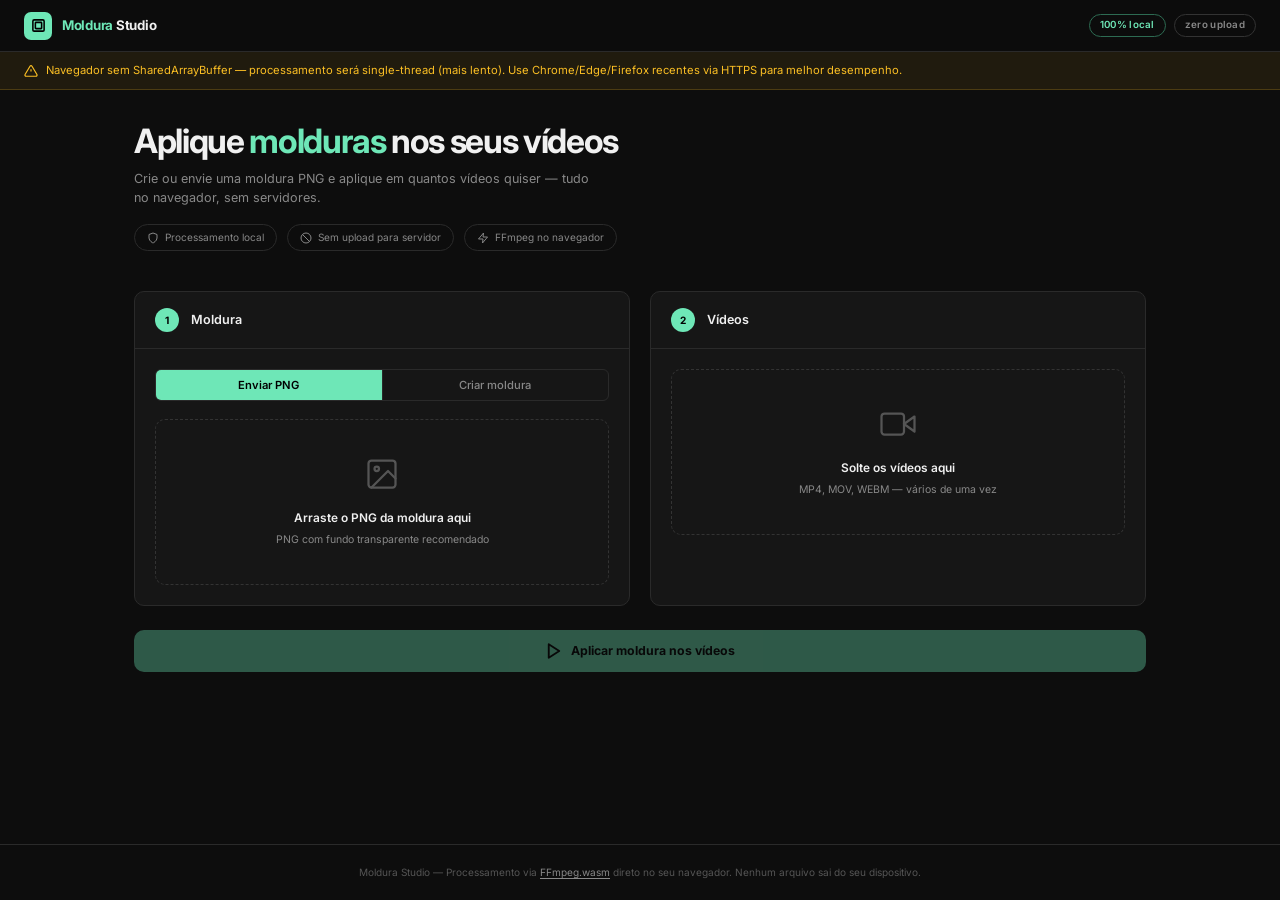
==== commit 2ca71d3b: "Update index.html" ====
--- a/index.html
+++ b/index.html
@@ -1,2148 +1,1536 @@
 <!DOCTYPE html>
 <html lang="pt-BR">
 <head>
-<meta charset="UTF-8">
-<meta name="viewport" content="width=device-width, initial-scale=1.0">
-<title>Video Frame Studio — Molduras para vídeos verticais</title>
-<link rel="preconnect" href="https://fonts.googleapis.com">
-<link rel="preconnect" href="https://fonts.gstatic.com" crossorigin>
-<link href="https://fonts.googleapis.com/css2?family=Inter:wght@400;500;600;700&family=Space+Grotesk:wght@500;600;700&family=JetBrains+Mono:wght@400;500;600&family=Poppins:wght@600;700&family=Montserrat:wght@700;800&family=Bebas+Neue&family=Playfair+Display:wght@700&family=Anton&family=Caveat:wght@700&display=swap" rel="stylesheet">
-<style>
-:root{
-  --bg:#121016;
-  --bg-2:#17141c;
-  --panel:#1c1922;
-  --panel-2:#211d28;
-  --border:#2d2836;
-  --border-soft:#242030;
-  --text:#f3f1f5;
-  --text-dim:#a29db0;
-  --text-faint:#726d80;
-  --accent-1:#7c3aed;
-  --accent-2:#ec4899;
-  --accent-3:#f59e0b;
-  --gradient: linear-gradient(115deg, var(--accent-1) 0%, var(--accent-2) 55%, var(--accent-3) 100%);
-  --success:#34d399;
-  --danger:#f87171;
-  --info:#7dd3fc;
-  --radius-lg:18px;
-  --radius-md:12px;
-  --radius-sm:8px;
-  --font-display:'Space Grotesk', 'Inter', sans-serif;
-  --font-body:'Inter', sans-serif;
-  --font-mono:'JetBrains Mono', monospace;
-  --shadow-lift: 0 12px 32px -12px rgba(0,0,0,0.55);
-}
-
-*{box-sizing:border-box;}
-html{color-scheme:dark;}
-body{
-  margin:0;
-  background:
-    radial-gradient(1200px 600px at 85% -10%, rgba(124,58,237,0.16), transparent 60%),
-    radial-gradient(900px 500px at 10% 0%, rgba(236,72,153,0.10), transparent 55%),
-    var(--bg);
-  color:var(--text);
-  font-family:var(--font-body);
-  min-height:100vh;
-  -webkit-font-smoothing:antialiased;
-}
-h1,h2,h3{ font-family:var(--font-display); margin:0; letter-spacing:-0.01em; }
-button{ font-family:inherit; }
-input,select,textarea{ font-family:inherit; }
-.hidden{ display:none !important; }
-::selection{ background:rgba(236,72,153,0.35); }
-
-/* ---------- layout shell ---------- */
-.app-shell{ max-width:1440px; margin:0 auto; padding:0 0 64px; }
-
-.topbar{
-  display:flex; align-items:center; justify-content:space-between;
-  padding:22px 28px; border-bottom:1px solid var(--border-soft);
-  position:sticky; top:0; z-index:40;
-  background:rgba(18,16,22,0.82); backdrop-filter: blur(14px);
-}
-.brand{ display:flex; align-items:center; gap:12px; }
-.brand-mark{
-  width:34px; height:34px; border-radius:10px; flex:none;
-  background:var(--gradient);
-  display:flex; align-items:center; justify-content:center;
-  box-shadow:0 6px 18px -6px rgba(236,72,153,0.55);
-}
-.brand-mark svg{ width:18px; height:18px; color:#0d0b12; }
-.brand-text h1{ font-size:18px; font-weight:700; }
-.brand-text p{ margin:2px 0 0; font-size:12.5px; color:var(--text-dim); }
-
-.mode-tabs{ display:flex; gap:4px; background:var(--panel); padding:4px; border-radius:999px; border:1px solid var(--border); }
-.mode-tab{
-  border:none; background:transparent; color:var(--text-dim);
-  padding:9px 18px; border-radius:999px; font-size:13.5px; font-weight:600;
-  cursor:pointer; transition:.18s ease; letter-spacing:.01em;
-}
-.mode-tab:hover{ color:var(--text); }
-.mode-tab.active{ background:var(--gradient); color:#100a14; box-shadow:0 4px 14px -4px rgba(236,72,153,0.5); }
-
-.warning-banner{
-  margin:14px 28px 0; padding:12px 16px; border-radius:var(--radius-md);
-  background:rgba(245,158,11,0.1); border:1px solid rgba(245,158,11,0.35);
-  color:#fcd34d; font-size:13px; display:flex; gap:10px; align-items:center;
-}
-
-.workflow{
-  display:grid; grid-template-columns:minmax(340px,440px) 1fr;
-  gap:24px; padding:24px 28px 0; align-items:start;
-}
-.workflow.create-mode{ grid-template-columns:1fr; }
-.workflow.create-mode #panel-videos{ display:none; }
-
-.mode-panel{ display:none; }
-.mode-panel.active{ display:block; }
-
-.card{
-  background:var(--panel); border:1px solid var(--border);
-  border-radius:var(--radius-lg); padding:20px; box-shadow:var(--shadow-lift);
-}
-.card + .card{ margin-top:18px; }
-.card-title{ font-size:13px; font-weight:700; text-transform:uppercase; letter-spacing:.08em; color:var(--text-dim); margin-bottom:14px; display:flex; align-items:center; gap:8px; }
-.card-title .dot{ width:6px; height:6px; border-radius:50%; background:var(--gradient); }
-
-/* ---------- form controls ---------- */
-.field{ margin-bottom:14px; }
-.field:last-child{ margin-bottom:0; }
-.field label{ display:block; font-size:12.5px; color:var(--text-dim); margin-bottom:6px; font-weight:600; }
-.field input[type="text"], .field textarea, .field select{
-  width:100%; background:var(--bg-2); border:1px solid var(--border);
-  color:var(--text); border-radius:var(--radius-sm); padding:10px 12px; font-size:13.5px;
-  transition:.15s;
-}
-.field textarea{ resize:vertical; min-height:56px; }
-.field input:focus, .field textarea:focus, .field select:focus{
-  outline:none; border-color:var(--accent-2); box-shadow:0 0 0 3px rgba(236,72,153,0.18);
-}
-.row{ display:flex; gap:10px; }
-.row > .field{ flex:1; margin-bottom:0; }
-.row + .row{ margin-top:14px; }
-.row-inline{ display:flex; align-items:center; gap:10px; }
-
-.numgrid{ display:grid; grid-template-columns:repeat(4,1fr); gap:8px; }
-.numgrid label{ font-size:11px; color:var(--text-faint); font-weight:700; text-transform:uppercase; letter-spacing:.06em; display:block; margin-bottom:4px; }
-.numgrid input{
-  width:100%; background:var(--bg-2); border:1px solid var(--border); color:var(--text);
-  border-radius:var(--radius-sm); padding:8px 8px; font-family:var(--font-mono); font-size:13px;
-}
-.numgrid input:focus{ outline:none; border-color:var(--accent-2); }
-
-.shape-toggle{ display:flex; gap:8px; }
-.shape-toggle input{ display:none; }
-.shape-toggle label{
-  flex:1; text-align:center; padding:9px 0; border-radius:var(--radius-sm);
-  border:1px solid var(--border); background:var(--bg-2); color:var(--text-dim);
-  font-size:13px; font-weight:600; cursor:pointer; transition:.15s;
-}
-.shape-toggle input:checked + label{ border-color:var(--accent-2); color:var(--text); background:rgba(236,72,153,0.12); }
-
-input[type="color"]{
-  width:44px; height:36px; border-radius:var(--radius-sm); border:1px solid var(--border);
-  background:none; padding:2px; cursor:pointer;
-}
-.checkbox-line{ display:flex; align-items:center; gap:8px; font-size:12.5px; color:var(--text-dim); }
-.checkbox-line input{ accent-color:var(--accent-2); width:15px; height:15px; }
-
-.btn{
-  border:none; cursor:pointer; border-radius:var(--radius-sm); font-weight:700; font-size:13.5px;
-  padding:11px 16px; transition:.15s ease; display:inline-flex; align-items:center; justify-content:center; gap:8px;
-}
-.btn:disabled{ opacity:.45; cursor:not-allowed; }
-.btn-primary{ background:var(--gradient); color:#110a16; width:100%; box-shadow:0 8px 20px -8px rgba(236,72,153,0.55); }
-.btn-primary:hover:not(:disabled){ filter:brightness(1.08); }
-.btn-secondary{ background:var(--panel-2); color:var(--text); border:1px solid var(--border); }
-.btn-secondary:hover{ border-color:var(--accent-2); }
-.btn-ghost{ background:transparent; color:var(--text-dim); border:1px solid var(--border); padding:7px 12px; font-size:12.5px; }
-.btn-ghost:hover{ color:var(--text); border-color:var(--text-dim); }
-.btn-ghost.danger:hover{ color:var(--danger); border-color:var(--danger); }
-.btn-block-row{ display:flex; gap:10px; margin-top:14px; }
-.btn-block-row .btn{ flex:1; }
-.btn svg{ width:15px; height:15px; }
-
-/* ---------- drop areas ---------- */
-.drop-area{
-  border:1.5px dashed var(--border); border-radius:var(--radius-md);
-  padding:36px 20px; text-align:center; cursor:pointer; transition:.18s;
-  background:var(--bg-2);
-}
-.drop-area:hover, .drop-area.drag-over{ border-color:var(--accent-2); background:rgba(236,72,153,0.06); }
-.drop-icon{ width:40px; height:40px; margin:0 auto 12px; border-radius:50%; background:var(--panel-2); display:flex; align-items:center; justify-content:center; color:var(--accent-2); }
-.drop-icon svg{ width:20px; height:20px; }
-.drop-area p{ margin:0; font-size:14px; font-weight:600; }
-.drop-hint{ margin-top:4px !important; font-size:12px !important; font-weight:400 !important; color:var(--text-faint) !important; }
-
-/* ---------- frame preview / area editor ---------- */
-.frame-meta{ display:flex; align-items:center; gap:8px; margin-bottom:14px; flex-wrap:wrap; }
-.frame-meta #frame-name{ font-size:13px; font-weight:600; flex:1; min-width:0; overflow:hidden; text-overflow:ellipsis; white-space:nowrap; }
-.frame-meta #frame-size{ font-family:var(--font-mono); font-size:11.5px; color:var(--text-faint); background:var(--bg-2); padding:3px 8px; border-radius:6px; }
-
-.frame-editor-wrap{
-  position:relative; width:100%; border-radius:var(--radius-md); overflow:hidden;
-  background:repeating-conic-gradient(#232028 0% 25%, #1a1720 0% 50%) 50% / 20px 20px;
-  border:1px solid var(--border);
-}
-.frame-editor-wrap img{ display:block; width:100%; height:auto; }
-
-.area-box{
-  position:absolute; border:2px solid var(--accent-3); border-radius:6px;
-  background:rgba(245,158,11,0.10); cursor:move; box-shadow:0 0 0 3000px rgba(0,0,0,0.35);
-}
-.area-box .area-label{
-  position:absolute; top:-24px; left:0; font-size:10.5px; font-weight:700; text-transform:uppercase;
-  letter-spacing:.06em; color:var(--accent-3); background:rgba(18,16,22,0.85); padding:2px 6px; border-radius:4px;
-  pointer-events:none; white-space:nowrap;
-}
-.area-handle{
-  position:absolute; width:14px; height:14px; background:var(--gradient); border-radius:50%;
-  border:2px solid #100a14; transform:translate(-50%,-50%);
-}
-.area-handle[data-handle="nw"]{ top:0; left:0; cursor:nwse-resize; }
-.area-handle[data-handle="n"]{ top:0; left:50%; cursor:ns-resize; }
-.area-handle[data-handle="ne"]{ top:0; left:100%; cursor:nesw-resize; }
-.area-handle[data-handle="e"]{ top:50%; left:100%; cursor:ew-resize; }
-.area-handle[data-handle="se"]{ top:100%; left:100%; cursor:nwse-resize; }
-.area-handle[data-handle="s"]{ top:100%; left:50%; cursor:ns-resize; }
-.area-handle[data-handle="sw"]{ top:100%; left:0; cursor:nesw-resize; }
-.area-handle[data-handle="w"]{ top:50%; left:0; cursor:ew-resize; }
-
-.area-inputs{ margin-top:14px; }
-.area-inputs .numgrid{ margin-bottom:10px; }
-.area-inputs .btn-block-row{ margin-top:6px; }
-
-/* ---------- create / template preview (phone mockup) ---------- */
-.create-grid{ display:grid; grid-template-columns:minmax(320px,400px) 1fr; gap:24px; align-items:start; }
-@media (max-width:980px){ .create-grid{ grid-template-columns:1fr; } }
-
-.phone-stage{ position:sticky; top:96px; display:flex; flex-direction:column; align-items:center; gap:16px; }
-.phone-bezel{
-  padding:14px 10px; border-radius:38px; background:linear-gradient(160deg,#26212d,#16141b);
-  border:1px solid var(--border); box-shadow:var(--shadow-lift);
-}
-#template-preview-container{
-  position:relative; width:270px; height:485.5px; border-radius:26px; overflow:hidden;
-  border:1px solid rgba(255,255,255,0.06);
-}
-.preview-layer{ position:absolute; cursor:grab; user-select:none; touch-action:none; }
-.preview-layer:active{ cursor:grabbing; }
-.shape-circle{ border-radius:50%; overflow:hidden; }
-.shape-square{ border-radius:14%; overflow:hidden; }
-#preview-profile{ outline:2px dashed rgba(255,255,255,0.35); outline-offset:2px; background:var(--panel-2); }
-#preview-profile-img{ width:100%; height:100%; object-fit:cover; display:block; }
-#preview-username{ font-weight:700; white-space:nowrap; outline:2px dashed rgba(255,255,255,0); }
-#preview-username .check{ color:#1d9bf0; margin-left:4px; font-size:.85em; }
-#preview-caption{ font-weight:700; line-height:1.25; outline:2px dashed rgba(255,255,255,0); }
-#preview-video-area{
-  border:2px dashed var(--accent-3); border-radius:10px;
-  background:repeating-conic-gradient(rgba(255,255,255,0.06) 0% 25%, transparent 0% 50%) 50%/14px 14px;
-  display:flex; align-items:center; justify-content:center;
-}
-#preview-video-area::before{ content:'VÍDEO AQUI'; font:700 10px var(--font-display); letter-spacing:.08em; color:rgba(255,255,255,0.55); }
-.create-area-handle{
-  position:absolute; width:12px; height:12px; background:var(--gradient); border-radius:50%;
-  border:2px solid #100a14; transform:translate(-50%,-50%);
-}
-.create-area-handle[data-handle="nw"]{ top:0; left:0; cursor:nwse-resize; }
-.create-area-handle[data-handle="n"]{ top:0; left:50%; cursor:ns-resize; }
-.create-area-handle[data-handle="ne"]{ top:0; left:100%; cursor:nesw-resize; }
-.create-area-handle[data-handle="e"]{ top:50%; left:100%; cursor:ew-resize; }
-.create-area-handle[data-handle="se"]{ top:100%; left:100%; cursor:nwse-resize; }
-.create-area-handle[data-handle="s"]{ top:100%; left:50%; cursor:ns-resize; }
-.create-area-handle[data-handle="sw"]{ top:100%; left:0; cursor:nesw-resize; }
-.create-area-handle[data-handle="w"]{ top:50%; left:0; cursor:ew-resize; }
-.phone-hint{ font-size:12px; color:var(--text-faint); text-align:center; max-width:270px; }
-
-.text-color-row{ display:flex; align-items:center; gap:10px; }
-#template-text-color-preview{ width:auto; flex:1; text-align:center; font-family:var(--font-mono); font-size:12px; border-radius:var(--radius-sm); padding:9px; border:1px solid var(--border); }
-
-/* ---------- videos panel ---------- */
-.panel-videos{ display:flex; flex-direction:column; gap:18px; }
-.videos-drop{ padding:26px 20px; }
-
-.videos-list-section .list-header{ display:flex; align-items:center; justify-content:space-between; margin-bottom:12px; }
-.list-header h3{ font-size:13px; text-transform:uppercase; letter-spacing:.08em; color:var(--text-dim); }
-.list-header .count-badge{ font-family:var(--font-mono); font-size:11px; background:var(--bg-2); padding:2px 8px; border-radius:20px; border:1px solid var(--border); }
-.list-actions{ display:flex; gap:8px; }
-
-.videos-list{ list-style:none; margin:0; padding:0; display:flex; flex-direction:column; gap:8px; max-height:420px; overflow-y:auto; }
-.video-entry{
-  display:flex; align-items:center; gap:12px; padding:10px; border-radius:var(--radius-md);
-  background:var(--bg-2); border:1px solid var(--border); transition:.15s;
-}
-.video-entry.dragging{ opacity:.4; }
-.video-entry[data-status="done"]{ border-color:rgba(52,211,153,0.35); }
-.video-entry[data-status="error"]{ border-color:rgba(248,113,113,0.4); }
-.video-entry[data-status="processing"]{ border-color:rgba(124,58,237,0.5); }
-.drag-handle{ color:var(--text-faint); cursor:grab; font-size:16px; line-height:1; flex:none; padding:0 2px; }
-.video-thumb{ width:44px; height:78px; border-radius:8px; overflow:hidden; background:#000; flex:none; }
-.video-thumb video{ width:100%; height:100%; object-fit:cover; }
-.video-info{ flex:1; min-width:0; }
-.video-name{ font-size:13px; font-weight:600; overflow:hidden; text-overflow:ellipsis; white-space:nowrap; }
-.video-meta-line{ font-size:11px; color:var(--text-faint); font-family:var(--font-mono); margin-top:2px; }
-.video-progress-bar{ height:4px; border-radius:4px; background:var(--panel-2); margin-top:6px; overflow:hidden; }
-.video-progress-bar .fill{ height:100%; width:0%; background:var(--gradient); transition:width .2s; }
-.video-status-badge{ font-size:10.5px; font-weight:700; text-transform:uppercase; letter-spacing:.04em; padding:4px 9px; border-radius:20px; flex:none; }
-.status-pending{ background:var(--panel-2); color:var(--text-faint); }
-.status-active{ background:rgba(124,58,237,0.18); color:#c4b5fd; }
-.status-complete{ background:rgba(52,211,153,0.15); color:var(--success); }
-.status-failed{ background:rgba(248,113,113,0.15); color:var(--danger); }
-.btn-remove-video{ background:none; border:none; color:var(--text-faint); cursor:pointer; padding:6px; border-radius:6px; flex:none; }
-.btn-remove-video:hover{ color:var(--danger); background:rgba(248,113,113,0.1); }
-.btn-remove-video svg{ width:15px; height:15px; }
-
-.progress-section{ }
-.progress-status{ font-size:12.5px; color:var(--text-dim); margin-bottom:8px; }
-.overall-progress-track{ height:8px; border-radius:8px; background:var(--bg-2); overflow:hidden; border:1px solid var(--border); }
-.overall-progress-track .fill{ height:100%; width:0%; background:var(--gradient); transition:width .25s; }
-.progress-footer{ display:flex; justify-content:space-between; margin-top:6px; font-size:11.5px; color:var(--text-faint); font-family:var(--font-mono); }
-
-.results-list{ list-style:none; margin:0; padding:0; display:flex; flex-direction:column; gap:8px; }
-.result-entry{ display:flex; align-items:center; gap:12px; padding:10px 12px; border-radius:var(--radius-md); background:var(--bg-2); border:1px solid var(--border); }
-.result-icon{ color:var(--success); flex:none; }
-.result-icon svg{ width:20px; height:20px; }
-.result-info{ flex:1; min-width:0; }
-.result-name{ font-size:13px; font-weight:600; overflow:hidden; text-overflow:ellipsis; white-space:nowrap; }
-.result-size{ font-size:11px; color:var(--text-faint); font-family:var(--font-mono); }
-.btn-download-single{ background:var(--panel-2); border:1px solid var(--border); color:var(--text); font-size:12px; font-weight:700; padding:8px 12px; border-radius:var(--radius-sm); cursor:pointer; display:flex; align-items:center; gap:6px; }
-.btn-download-single:hover{ border-color:var(--accent-2); }
-.btn-download-single svg{ width:14px; height:14px; }
-.results-footer{ display:flex; justify-content:space-between; align-items:center; margin-top:12px; }
-
-.empty-state{ text-align:center; padding:24px 10px; color:var(--text-faint); font-size:12.5px; }
-
-.spinner{ width:13px; height:13px; border-radius:50%; border:2px solid rgba(255,255,255,0.3); border-top-color:#100a14; animation:spin .7s linear infinite; display:inline-block; }
-@keyframes spin{ to{ transform:rotate(360deg); } }
-
-/* ---------- toasts ---------- */
-.toast-area{ position:fixed; bottom:20px; right:20px; display:flex; flex-direction:column; gap:10px; z-index:200; max-width:340px; }
-.toast-msg{
-  display:flex; align-items:center; gap:10px; padding:12px 14px; border-radius:var(--radius-md);
-  background:var(--panel-2); border:1px solid var(--border); font-size:13px; box-shadow:var(--shadow-lift);
-  animation:toast-in .25s ease;
-}
-.toast-msg svg{ width:18px; height:18px; flex:none; }
-.toast-msg.success{ border-color:rgba(52,211,153,0.4); color:var(--success); }
-.toast-msg.error{ border-color:rgba(248,113,113,0.4); color:var(--danger); }
-.toast-msg.info{ border-color:rgba(125,211,252,0.35); color:var(--info); }
-.toast-msg.hiding{ animation:toast-out .3s ease forwards; }
-@keyframes toast-in{ from{ opacity:0; transform:translateY(8px);} to{ opacity:1; transform:translateY(0);} }
-@keyframes toast-out{ to{ opacity:0; transform:translateY(8px);} }
-
-@media (max-width:900px){
-  .workflow{ grid-template-columns:1fr; padding:16px; }
-  .topbar{ padding:16px; flex-direction:column; gap:12px; align-items:stretch; }
-  .mode-tabs{ align-self:stretch; justify-content:center; }
-  .phone-stage{ position:static; }
-}
-
-@media (prefers-reduced-motion: reduce){
-  *{ animation-duration:0.001ms !important; transition-duration:0.001ms !important; }
-}
-
-:focus-visible{ outline:2px solid var(--accent-2); outline-offset:2px; }
-</style>
+  <meta charset="UTF-8">
+  <meta name="viewport" content="width=device-width, initial-scale=1.0">
+  <title>Moldura — Aplique molduras em vídeos direto no navegador</title>
+  <meta name="description" content="Crie ou envie molduras PNG e aplique em vídeos direto no navegador. Zero upload, 100% privado.">
+  <meta name="theme-color" content="#0d0d0d">
+  <link rel="preconnect" href="https://fonts.googleapis.com">
+  <link rel="preconnect" href="https://fonts.gstatic.com" crossorigin>
+  <link href="https://fonts.googleapis.com/css2?family=Inter:wght@300;400;500;600;700&family=JetBrains+Mono:wght@400;500&display=swap" rel="stylesheet">
+  <style>
+    /* ─── Reset & Base ─────────────────────────────────────────── */
+    *, *::before, *::after { box-sizing: border-box; margin: 0; padding: 0; }
+    :root {
+      --bg:        #0d0d0d;
+      --surface:   #161616;
+      --surface2:  #1e1e1e;
+      --border:    #2a2a2a;
+      --border2:   #333;
+      --accent:    #6ee7b7;
+      --accent-dim:#2d6b52;
+      --text:      #f0f0f0;
+      --text2:     #888;
+      --text3:     #555;
+      --danger:    #f87171;
+      --warn:      #fbbf24;
+      --success:   #6ee7b7;
+      --radius:    10px;
+      --radius-sm: 6px;
+      --font:      'Inter', system-ui, sans-serif;
+      --font-mono: 'JetBrains Mono', monospace;
+      --trans:     0.15s ease;
+    }
+    html { font-size: 14px; scroll-behavior: smooth; }
+    body {
+      font-family: var(--font);
+      background: var(--bg);
+      color: var(--text);
+      line-height: 1.5;
+      min-height: 100vh;
+      display: flex;
+      flex-direction: column;
+      -webkit-font-smoothing: antialiased;
+    }
+    input, button, select, textarea { font-family: var(--font); }
+    button { cursor: pointer; border: none; background: none; }
+    input[type="file"] { display: none; }
+    ul { list-style: none; }
+    a { color: inherit; text-decoration: none; }
+    img, video { display: block; }
+
+    /* ─── Skip Link ─────────────────────────────────────────────── */
+    .skip { position: absolute; top:-99px; left:0; padding:8px 14px; background:var(--accent); color:#000; font-weight:600; z-index:999; border-radius:0 0 var(--radius-sm) 0; }
+    .skip:focus { top:0; }
+
+    /* ─── Layout ─────────────────────────────────────────────────── */
+    .site-header {
+      position: sticky; top: 0; z-index: 100;
+      background: rgba(13,13,13,0.85);
+      backdrop-filter: blur(12px);
+      border-bottom: 1px solid var(--border);
+      padding: 0 24px;
+      height: 52px;
+      display: flex; align-items: center; justify-content: space-between;
+    }
+    .logo { display: flex; align-items: center; gap: 10px; }
+    .logo-icon {
+      width: 28px; height: 28px;
+      background: var(--accent);
+      border-radius: 7px;
+      display: flex; align-items: center; justify-content: center;
+    }
+    .logo-icon svg { width: 15px; height: 15px; stroke: #000; }
+    .logo-name { font-weight: 700; font-size: 0.95rem; letter-spacing: -0.02em; }
+    .logo-name span { color: var(--accent); }
+    .header-pills { display: flex; gap: 8px; }
+    .pill {
+      padding: 3px 10px;
+      border-radius: 100px;
+      font-size: 0.7rem;
+      font-weight: 600;
+      letter-spacing: 0.03em;
+      border: 1px solid var(--border2);
+      color: var(--text2);
+    }
+    .pill.green { border-color: var(--accent-dim); color: var(--accent); }
+
+    /* ─── Warning Banner ─────────────────────────────────────────── */
+    .warn-bar {
+      background: rgba(251,191,36,0.08);
+      border-bottom: 1px solid rgba(251,191,36,0.2);
+      padding: 10px 24px;
+      font-size: 0.8rem;
+      color: var(--warn);
+      display: flex; gap: 8px; align-items: flex-start;
+    }
+    .warn-bar svg { width:14px; height:14px; flex-shrink:0; margin-top:2px; }
+    .warn-bar.hidden { display: none; }
+
+    /* ─── Main ───────────────────────────────────────────────────── */
+    main { flex: 1; padding: 32px 24px 64px; max-width: 1060px; margin: 0 auto; width: 100%; }
+
+    /* ─── Hero ───────────────────────────────────────────────────── */
+    .hero { margin-bottom: 40px; }
+    .hero h1 {
+      font-size: clamp(1.6rem, 4vw, 2.4rem);
+      font-weight: 700;
+      letter-spacing: -0.04em;
+      line-height: 1.15;
+      margin-bottom: 10px;
+    }
+    .hero h1 .hl { color: var(--accent); }
+    .hero p { color: var(--text2); font-size: 0.9rem; max-width: 460px; }
+    .badges { display: flex; gap: 10px; flex-wrap: wrap; margin-top: 16px; }
+    .badge {
+      display: flex; align-items: center; gap: 6px;
+      padding: 5px 12px;
+      border: 1px solid var(--border);
+      border-radius: 100px;
+      font-size: 0.72rem;
+      color: var(--text2);
+    }
+    .badge svg { width:12px; height:12px; }
+
+    /* ─── Workflow Grid ──────────────────────────────────────────── */
+    .workflow { display: grid; grid-template-columns: 1fr 1fr; gap: 20px; margin-bottom: 24px; }
+    @media (max-width: 720px) { .workflow { grid-template-columns: 1fr; } }
+
+    /* ─── Panel ──────────────────────────────────────────────────── */
+    .panel {
+      background: var(--surface);
+      border: 1px solid var(--border);
+      border-radius: var(--radius);
+      overflow: hidden;
+    }
+    .panel-header {
+      display: flex; align-items: center; gap: 12px;
+      padding: 16px 20px;
+      border-bottom: 1px solid var(--border);
+    }
+    .step-num {
+      width: 24px; height: 24px; flex-shrink: 0;
+      border-radius: 50%;
+      background: var(--accent);
+      color: #000;
+      font-weight: 700;
+      font-size: 0.72rem;
+      display: flex; align-items: center; justify-content: center;
+    }
+    .panel-title { font-weight: 600; font-size: 0.9rem; }
+    .panel-body { padding: 20px; }
+
+    /* ─── Mode Tabs ──────────────────────────────────────────────── */
+    .tabs {
+      display: flex;
+      border: 1px solid var(--border);
+      border-radius: var(--radius-sm);
+      overflow: hidden;
+      margin-bottom: 18px;
+    }
+    .tab {
+      flex: 1; padding: 8px;
+      font-size: 0.8rem; font-weight: 500;
+      color: var(--text2);
+      background: transparent;
+      transition: var(--trans);
+      border-right: 1px solid var(--border);
+    }
+    .tab:last-child { border-right: none; }
+    .tab:hover { background: var(--surface2); color: var(--text); }
+    .tab.active { background: var(--accent); color: #000; font-weight: 600; }
+    .mode-panel { display: none; }
+    .mode-panel.active { display: block; }
+
+    /* ─── Drop Zone ──────────────────────────────────────────────── */
+    .drop-zone {
+      border: 1.5px dashed var(--border2);
+      border-radius: var(--radius);
+      padding: 36px 20px;
+      text-align: center;
+      cursor: pointer;
+      transition: var(--trans);
+      position: relative;
+    }
+    .drop-zone:hover, .drop-zone.over {
+      border-color: var(--accent);
+      background: rgba(110,231,183,0.04);
+    }
+    .drop-zone input[type=file] { position:absolute; inset:0; opacity:0; cursor:pointer; display:block; }
+    .drop-icon { width:36px; height:36px; margin:0 auto 12px; color:var(--text3); }
+    .drop-title { font-weight: 600; font-size: 0.85rem; margin-bottom: 5px; }
+    .drop-hint { font-size: 0.75rem; color: var(--text2); }
+
+    /* ─── Frame Preview (upload mode) ───────────────────────────── */
+    .frame-preview-block { display: none; }
+    .frame-preview-block.visible { display: block; }
+    .frame-editor {
+      position: relative;
+      border: 1px solid var(--border);
+      border-radius: var(--radius-sm);
+      overflow: hidden;
+      margin-bottom: 12px;
+      background: repeating-conic-gradient(#1a1a1a 0% 25%,#111 0% 50%) 50% / 14px 14px;
+    }
+    .frame-editor img { width: 100%; display: block; pointer-events: none; user-select: none; }
+    .area-overlay {
+      position: absolute;
+      border: 2px solid #6ee7b7;
+      box-shadow: 0 0 0 9999px rgba(0,0,0,0.35);
+      cursor: move;
+    }
+    .area-handle {
+      position: absolute;
+      width: 10px; height: 10px;
+      background: #6ee7b7;
+      border-radius: 2px;
+      z-index: 2;
+    }
+    .area-handle.nw { top:-5px; left:-5px; cursor:nw-resize; }
+    .area-handle.ne { top:-5px; right:-5px; cursor:ne-resize; }
+    .area-handle.sw { bottom:-5px; left:-5px; cursor:sw-resize; }
+    .area-handle.se { bottom:-5px; right:-5px; cursor:se-resize; }
+    .frame-meta { font-size:0.72rem; color:var(--text2); margin-bottom:14px; font-family:var(--font-mono); }
+
+    .coords-grid {
+      display: grid; grid-template-columns: 1fr 1fr;
+      gap: 8px; margin-bottom: 12px;
+    }
+    .coords-grid label { font-size:0.72rem; color:var(--text2); display:flex; flex-direction:column; gap:4px; }
+    .coords-grid input[type=number] {
+      background: var(--surface2); border: 1px solid var(--border2); border-radius: var(--radius-sm);
+      color: var(--text); padding: 6px 8px; font-size: 0.8rem; font-family:var(--font-mono);
+      width: 100%; outline: none; transition: var(--trans);
+    }
+    .coords-grid input[type=number]:focus { border-color: var(--accent); }
+    .coords-actions { display:flex; gap:8px; margin-bottom:12px; }
+
+    /* ─── Create Mode ────────────────────────────────────────────── */
+    .create-layout { display: grid; grid-template-columns: 180px 1fr; gap: 18px; }
+    @media (max-width:520px) { .create-layout { grid-template-columns: 1fr; } }
+
+    #template-preview-container {
+      position: relative;
+      width: 180px; height: 323px; flex-shrink: 0;
+      border-radius: var(--radius-sm); overflow: hidden;
+      border: 1px solid var(--border);
+      background: #fff;
+      user-select: none;
+    }
+    #preview-bg { position:absolute; inset:0; }
+    .preview-layer { position:absolute; cursor:grab; touch-action:none; z-index:3; white-space:nowrap; font-weight:700; line-height:1.2; }
+    .preview-layer:active { cursor:grabbing; }
+    .shape-circle img { border-radius:50%; }
+    .shape-rounded img { border-radius:14%; }
+    .preview-layer img { width:100%; height:100%; object-fit:cover; }
+    .check { color:#1d9bf0; margin-left:3px; }
+    #preview-video-area {
+      position: absolute; border: 2px dashed rgba(110,231,183,0.7);
+      background: rgba(0,0,0,0.18); z-index:2; cursor:move; touch-action:none;
+    }
+    .create-area-handle {
+      position:absolute; width:8px; height:8px;
+      background:#6ee7b7; border-radius:1px; z-index:4;
+    }
+    .create-area-handle.nw{top:-4px;left:-4px;cursor:nw-resize;}
+    .create-area-handle.ne{top:-4px;right:-4px;cursor:ne-resize;}
+    .create-area-handle.sw{bottom:-4px;left:-4px;cursor:sw-resize;}
+    .create-area-handle.se{bottom:-4px;right:-4px;cursor:se-resize;}
+    .create-area-handle.n{top:-4px;left:50%;transform:translateX(-50%);cursor:n-resize;}
+    .create-area-handle.s{bottom:-4px;left:50%;transform:translateX(-50%);cursor:s-resize;}
+    .create-area-handle.w{left:-4px;top:50%;transform:translateY(-50%);cursor:w-resize;}
+    .create-area-handle.e{right:-4px;top:50%;transform:translateY(-50%);cursor:e-resize;}
+
+    .form-grid { display: grid; grid-template-columns: 1fr 1fr; gap: 10px; margin-bottom: 14px; }
+    .field { display: flex; flex-direction: column; gap: 5px; }
+    .field.full { grid-column: 1/-1; }
+    .field label { font-size: 0.7rem; color: var(--text2); font-weight: 500; }
+    .field input[type=text], .field input[type=number], .field select, .field textarea {
+      background: var(--surface2); border: 1px solid var(--border2);
+      border-radius: var(--radius-sm); color: var(--text); padding: 7px 9px;
+      font-size: 0.8rem; outline: none; transition: var(--trans); width: 100%;
+    }
+    .field input:focus, .field select:focus, .field textarea:focus { border-color: var(--accent); }
+    .field textarea { resize: vertical; min-height: 52px; }
+    .field input[type=file] { display:block; font-size:0.75rem; color:var(--text2); padding:0; border:none; background:none; cursor:pointer; }
+    .radio-group { display:flex; gap:10px; align-items:center; padding-top:4px; }
+    .radio-group label { display:flex; align-items:center; gap:5px; font-size:0.8rem; color:var(--text); cursor:pointer; }
+
+    /* ─── Video Queue ────────────────────────────────────────────── */
+    .queue-header { display:flex; justify-content:space-between; align-items:center; margin-bottom:12px; }
+    .queue-label { font-size:0.8rem; color:var(--text2); }
+    .queue-label strong { color:var(--text); }
+    .video-entry {
+      display: flex; align-items: center; gap: 12px;
+      padding: 10px 0;
+      border-top: 1px solid var(--border);
+    }
+    .video-entry:first-child { border-top: none; }
+    .video-thumb {
+      width: 50px; height: 38px; flex-shrink:0;
+      border-radius: var(--radius-sm); overflow:hidden;
+      background: var(--surface2);
+    }
+    .video-thumb video { width:100%; height:100%; object-fit:cover; }
+    .video-info { flex:1; min-width:0; }
+    .video-name { font-size:0.8rem; font-weight:500; white-space:nowrap; overflow:hidden; text-overflow:ellipsis; }
+    .video-meta { font-size:0.7rem; color:var(--text2); margin-top:2px; font-family:var(--font-mono); }
+    .video-bar { height:3px; border-radius:2px; background:var(--border); margin-top:6px; overflow:hidden; }
+    .video-bar .fill { height:100%; background:var(--accent); width:0; transition:width 0.3s; }
+    .status-badge {
+      font-size:0.65rem; font-weight:600; letter-spacing:0.04em;
+      padding:3px 8px; border-radius:100px; flex-shrink:0;
+      text-transform:uppercase;
+    }
+    .status-badge.waiting { background:var(--surface2); color:var(--text3); }
+    .status-badge.processing { background:rgba(110,231,183,0.12); color:var(--accent); }
+    .status-badge.done { background:rgba(110,231,183,0.12); color:var(--accent); }
+    .status-badge.error { background:rgba(248,113,113,0.12); color:var(--danger); }
+
+    /* ─── Buttons ────────────────────────────────────────────────── */
+    .btn-primary {
+      display:inline-flex; align-items:center; justify-content:center; gap:8px;
+      background: var(--accent); color: #000;
+      font-weight: 700; font-size: 0.88rem;
+      padding: 12px 24px; border-radius: var(--radius);
+      transition: var(--trans); width:100%;
+    }
+    .btn-primary:hover:not(:disabled) { background: #a7f3d0; }
+    .btn-primary:disabled { opacity:0.35; cursor:not-allowed; }
+    .btn-primary svg { width:18px; height:18px; }
+
+    .btn-secondary {
+      display:inline-flex; align-items:center; justify-content:center; gap:6px;
+      background: var(--surface2); color: var(--text);
+      font-weight: 500; font-size: 0.8rem;
+      padding: 8px 14px; border-radius: var(--radius-sm);
+      border: 1px solid var(--border2);
+      transition: var(--trans);
+    }
+    .btn-secondary:hover { border-color:var(--accent); color:var(--accent); }
+    .btn-secondary svg { width:14px; height:14px; }
+
+    .btn-ghost {
+      display:inline-flex; align-items:center; gap:5px;
+      font-size:0.75rem; color:var(--text3); padding:4px 8px; border-radius:4px;
+      transition: var(--trans);
+    }
+    .btn-ghost:hover { color:var(--danger); background:rgba(248,113,113,0.08); }
+    .btn-ghost svg { width:13px; height:13px; }
+
+    .btn-remove-icon {
+      width:28px; height:28px; flex-shrink:0;
+      display:flex; align-items:center; justify-content:center;
+      border-radius:50%; color:var(--text3);
+      transition: var(--trans);
+    }
+    .btn-remove-icon:hover { background:rgba(248,113,113,0.12); color:var(--danger); }
+    .btn-remove-icon svg { width:14px; height:14px; }
+
+    .btn-download {
+      display:inline-flex; align-items:center; gap:6px;
+      background:var(--surface2); border:1px solid var(--border2);
+      color:var(--text); font-size:0.78rem; font-weight:500;
+      padding:6px 12px; border-radius:var(--radius-sm);
+      transition:var(--trans); flex-shrink:0;
+    }
+    .btn-download:hover { border-color:var(--accent); color:var(--accent); }
+    .btn-download svg { width:13px; height:13px; }
+
+    .btn-finalize {
+      display:inline-flex; align-items:center; gap:8px;
+      background: var(--accent); color: #000;
+      font-weight: 700; font-size: 0.83rem;
+      padding: 10px 18px; border-radius: var(--radius-sm);
+      transition: var(--trans);
+    }
+    .btn-finalize:hover:not(:disabled) { background: #a7f3d0; }
+    .btn-finalize:disabled { opacity:0.5; cursor:not-allowed; }
+
+    /* ─── Action Bar ─────────────────────────────────────────────── */
+    .action-bar { margin-bottom: 20px; }
+
+    /* ─── Progress ───────────────────────────────────────────────── */
+    .progress-card {
+      background: var(--surface); border: 1px solid var(--border);
+      border-radius: var(--radius); padding: 20px; margin-bottom: 20px;
+    }
+    .progress-card.hidden { display:none; }
+    .progress-head { display:flex; justify-content:space-between; align-items:baseline; margin-bottom:10px; }
+    .progress-label { font-size:0.82rem; font-weight:500; }
+    .progress-pct { font-size:0.78rem; color:var(--accent); font-family:var(--font-mono); font-weight:600; }
+    .progress-track {
+      height: 5px; border-radius:3px; background:var(--border); overflow:hidden; margin-bottom:8px;
+    }
+    .progress-track .bar { height:100%; background:var(--accent); transition:width 0.4s ease; width:0; }
+    .progress-sub { font-size:0.72rem; color:var(--text2); }
+
+    /* ─── Results ────────────────────────────────────────────────── */
+    .results-card {
+      background: var(--surface); border: 1px solid var(--border);
+      border-radius: var(--radius); overflow:hidden;
+    }
+    .results-card.hidden { display:none; }
+    .results-head {
+      display:flex; justify-content:space-between; align-items:center;
+      padding: 16px 20px; border-bottom: 1px solid var(--border);
+    }
+    .results-title { font-weight:600; font-size:0.88rem; display:flex; align-items:center; gap:8px; }
+    .results-count {
+      background: var(--accent); color: #000;
+      font-size:0.68rem; font-weight:700;
+      padding:2px 8px; border-radius:100px;
+    }
+    .results-list { padding: 0 20px 20px; }
+    .result-entry {
+      display:flex; align-items:center; gap:12px;
+      padding: 12px 0; border-top:1px solid var(--border);
+    }
+    .result-entry:first-child { border-top:none; padding-top:20px; }
+    .result-icon { width:32px; height:32px; flex-shrink:0; display:flex; align-items:center; justify-content:center; }
+    .result-icon svg { width:18px; height:18px; color:var(--accent); }
+    .result-info { flex:1; min-width:0; }
+    .result-name { font-size:0.8rem; font-weight:500; white-space:nowrap; overflow:hidden; text-overflow:ellipsis; }
+    .result-size { font-size:0.7rem; color:var(--text2); font-family:var(--font-mono); }
+
+    /* ─── Footer ─────────────────────────────────────────────────── */
+    footer {
+      border-top: 1px solid var(--border); padding: 20px 24px;
+      text-align:center; font-size:0.72rem; color:var(--text3);
+    }
+    footer a { color:var(--text2); text-decoration:underline; text-underline-offset:2px; }
+    footer a:hover { color:var(--accent); }
+
+    /* ─── Toasts ─────────────────────────────────────────────────── */
+    .toast-area { position:fixed; bottom:24px; right:24px; z-index:1000; display:flex; flex-direction:column; gap:8px; }
+    .toast {
+      display:flex; align-items:center; gap:10px;
+      background: var(--surface2); border: 1px solid var(--border2);
+      border-radius: var(--radius-sm); padding: 12px 16px;
+      font-size: 0.8rem; max-width: 320px;
+      animation: slideIn 0.2s ease;
+      box-shadow: 0 4px 24px rgba(0,0,0,0.5);
+    }
+    .toast.success { border-color: var(--accent-dim); }
+    .toast.error { border-color: rgba(248,113,113,0.3); }
+    .toast svg { width:15px; height:15px; flex-shrink:0; }
+    .toast.success svg { color:var(--accent); }
+    .toast.error svg { color:var(--danger); }
+    .toast.info svg { color:var(--text2); }
+    .toast.out { animation: fadeOut 0.2s ease forwards; }
+    @keyframes slideIn { from { opacity:0; transform:translateY(8px); } to { opacity:1; transform:none; } }
+    @keyframes fadeOut { to { opacity:0; transform:translateY(4px); } }
+
+    /* ─── Helpers ────────────────────────────────────────────────── */
+    .hidden { display:none !important; }
+    .divider { border:none; border-top:1px solid var(--border); margin:14px 0; }
+    .hint-text { font-size:0.72rem; color:var(--text3); line-height:1.5; margin-top:8px; }
+    .spinner {
+      display:inline-block; width:14px; height:14px;
+      border:2px solid rgba(0,0,0,0.3); border-top-color:#000;
+      border-radius:50%; animation:spin 0.7s linear infinite;
+    }
+    @keyframes spin { to { transform:rotate(360deg); } }
+
+    /* ─── Scrollbar ──────────────────────────────────────────────── */
+    ::-webkit-scrollbar { width:6px; height:6px; }
+    ::-webkit-scrollbar-track { background:transparent; }
+    ::-webkit-scrollbar-thumb { background:var(--border2); border-radius:3px; }
+    ::-webkit-scrollbar-thumb:hover { background:var(--text3); }
+  </style>
 </head>
 <body>
-<div class="app-shell">
-
-  <header class="topbar">
-    <div class="brand">
-      <div class="brand-mark">
-        <svg viewBox="0 0 24 24" fill="currentColor"><path d="M8 5v14l11-7z"/></svg>
+
+<a href="#main" class="skip">Pular para o conteúdo</a>
+
+<header class="site-header">
+  <a href="/" class="logo">
+    <div class="logo-icon">
+      <svg viewBox="0 0 24 24" fill="none" stroke="currentColor" stroke-width="2.5" stroke-linecap="round" stroke-linejoin="round">
+        <rect x="3" y="3" width="18" height="18" rx="2"/>
+        <rect x="7" y="7" width="10" height="10" rx="1"/>
+      </svg>
+    </div>
+    <span class="logo-name"><span>Moldura</span> Studio</span>
+  </a>
+  <div class="header-pills">
+    <span class="pill green">100% local</span>
+    <span class="pill">zero upload</span>
+  </div>
+</header>
+
+<div class="warn-bar hidden" id="warn-bar">
+  <svg viewBox="0 0 24 24" fill="none" stroke="currentColor" stroke-width="2"><path d="M10.29 3.86L1.82 18a2 2 0 0 0 1.71 3h16.94a2 2 0 0 0 1.71-3L13.71 3.86a2 2 0 0 0-3.42 0z"/><line x1="12" y1="9" x2="12" y2="13"/><line x1="12" y1="17" x2="12.01" y2="17"/></svg>
+  <span>Navegador sem SharedArrayBuffer — processamento será single-thread (mais lento). Use Chrome/Edge/Firefox recentes via HTTPS para melhor desempenho.</span>
+</div>
+
+<main id="main">
+
+  <div class="hero">
+    <h1>Aplique <span class="hl">molduras</span> nos seus vídeos</h1>
+    <p>Crie ou envie uma moldura PNG e aplique em quantos vídeos quiser — tudo no navegador, sem servidores.</p>
+    <div class="badges">
+      <span class="badge">
+        <svg viewBox="0 0 24 24" fill="none" stroke="currentColor" stroke-width="2"><path d="M12 22s8-4 8-10V5l-8-3-8 3v7c0 6 8 10 8 10z"/></svg>
+        Processamento local
+      </span>
+      <span class="badge">
+        <svg viewBox="0 0 24 24" fill="none" stroke="currentColor" stroke-width="2"><circle cx="12" cy="12" r="10"/><line x1="4.93" y1="4.93" x2="19.07" y2="19.07"/></svg>
+        Sem upload para servidor
+      </span>
+      <span class="badge">
+        <svg viewBox="0 0 24 24" fill="none" stroke="currentColor" stroke-width="2"><path d="M13 2L3 14h9l-1 8 10-12h-9l1-8z"/></svg>
+        FFmpeg no navegador
+      </span>
+    </div>
+  </div>
+
+  <div class="workflow">
+
+    <!-- ── PAINEL 1: MOLDURA ──────────────────────────────────────── -->
+    <div class="panel" id="panel-frame">
+      <div class="panel-header">
+        <div class="step-num">1</div>
+        <span class="panel-title">Moldura</span>
       </div>
-      <div class="brand-text">
-        <h1>Video Frame Studio</h1>
-        <p>Molduras para vídeos verticais · 1080×1942</p>
-      </div>
-    </div>
-    <nav class="mode-tabs" role="tablist" aria-label="Modo de trabalho">
-      <button class="mode-tab active" data-mode="upload" role="tab" aria-selected="true">Enviar PNG</button>
-      <button class="mode-tab" data-mode="create" role="tab" aria-selected="false">Criar moldura</button>
-    </nav>
-  </header>
-
-  <div class="warning-banner hidden" id="warning-banner" role="alert">
-    <svg width="18" height="18" viewBox="0 0 24 24" fill="none" stroke="currentColor" stroke-width="2"><circle cx="12" cy="12" r="10"/><line x1="12" y1="8" x2="12" y2="12"/><line x1="12" y1="16" x2="12.01" y2="16"/></svg>
-    <span>Seu navegador não expõe <code>SharedArrayBuffer</code>. O processamento pode ficar mais lento — use Chrome ou Edge atualizados via HTTPS.</span>
-  </div>
-
-  <main class="workflow" id="workflow">
-
-    <!-- ============ MODO: ENVIAR PNG ============ -->
-    <section class="mode-panel active" id="mode-upload">
-      <div class="card">
-        <div class="card-title"><span class="dot"></span>Moldura (PNG com área transparente)</div>
-
-        <div class="drop-area" id="frame-drop-area" tabindex="0" role="button" aria-label="Selecionar arquivo de moldura PNG">
-          <input type="file" id="frame-input" accept="image/png" hidden>
-          <div class="drop-icon">
-            <svg viewBox="0 0 24 24" fill="none" stroke="currentColor" stroke-width="2"><path d="M21 15v4a2 2 0 0 1-2 2H5a2 2 0 0 1-2-2v-4"/><polyline points="17 8 12 3 7 8"/><line x1="12" y1="3" x2="12" y2="15"/></svg>
+      <div class="panel-body">
+        <div class="tabs">
+          <button class="tab active" data-mode="upload" type="button">Enviar PNG</button>
+          <button class="tab" data-mode="create" type="button">Criar moldura</button>
+        </div>
+
+        <!-- MODO UPLOAD -->
+        <div class="mode-panel active" id="mode-upload">
+          <div class="drop-zone" id="frame-drop">
+            <input type="file" id="frame-input" accept=".png,image/png">
+            <svg class="drop-icon" viewBox="0 0 24 24" fill="none" stroke="currentColor" stroke-width="1.5" stroke-linecap="round" stroke-linejoin="round">
+              <rect x="3" y="3" width="18" height="18" rx="2"/>
+              <circle cx="8.5" cy="8.5" r="1.5"/>
+              <polyline points="21 15 16 10 5 21"/>
+            </svg>
+            <div class="drop-title">Arraste o PNG da moldura aqui</div>
+            <div class="drop-hint">PNG com fundo transparente recomendado</div>
           </div>
-          <p>Arraste sua moldura PNG aqui</p>
-          <p class="drop-hint">ou clique para escolher um arquivo — a área transparente vira o espaço do vídeo</p>
+
+          <div class="frame-preview-block" id="frame-preview-block">
+            <div class="frame-editor" id="frame-editor">
+              <img id="frame-img" alt="Preview da moldura" draggable="false">
+              <div class="area-overlay" id="area-overlay">
+                <div class="area-handle nw" data-h="nw"></div>
+                <div class="area-handle ne" data-h="ne"></div>
+                <div class="area-handle sw" data-h="sw"></div>
+                <div class="area-handle se" data-h="se"></div>
+              </div>
+            </div>
+            <div class="frame-meta" id="frame-meta">–</div>
+
+            <div class="coords-grid">
+              <label>X (px) <input type="number" id="ax" min="0" step="1"></label>
+              <label>Y (px) <input type="number" id="ay" min="0" step="1"></label>
+              <label>Largura <input type="number" id="aw" min="1" step="1"></label>
+              <label>Altura <input type="number" id="ah" min="1" step="1"></label>
+            </div>
+            <div class="coords-actions">
+              <button class="btn-secondary" id="auto-detect-btn" type="button">
+                <svg viewBox="0 0 24 24" fill="none" stroke="currentColor" stroke-width="2"><circle cx="11" cy="11" r="8"/><line x1="21" y1="21" x2="16.65" y2="16.65"/></svg>
+                Detectar auto
+              </button>
+              <button class="btn-secondary" id="center-btn" type="button">
+                <svg viewBox="0 0 24 24" fill="none" stroke="currentColor" stroke-width="2"><circle cx="12" cy="12" r="10"/><line x1="12" y1="8" x2="12" y2="16"/><line x1="8" y1="12" x2="16" y2="12"/></svg>
+                Centralizar
+              </button>
+              <button class="btn-ghost" id="remove-frame-btn" type="button" style="margin-left:auto">
+                <svg viewBox="0 0 24 24" fill="none" stroke="currentColor" stroke-width="2"><polyline points="3 6 5 6 21 6"/><path d="M19 6l-1 14H6L5 6"/><path d="M10 11v6"/><path d="M14 11v6"/></svg>
+                Remover
+              </button>
+            </div>
+            <p class="hint-text">Arraste o retângulo ou puxe pelos cantos para ajustar a área onde o vídeo vai aparecer.</p>
+          </div>
         </div>
 
-        <div class="frame-preview-container hidden" id="frame-preview-container">
-          <div class="frame-meta">
-            <span id="frame-name"></span>
-            <span id="frame-size"></span>
-            <button class="btn-ghost" id="download-frame-btn" type="button">Baixar PNG</button>
-            <button class="btn-ghost danger" id="remove-frame-btn" type="button">Remover</button>
-          </div>
-
-          <div class="frame-editor-wrap" id="frame-editor-wrap">
-            <img id="frame-preview" alt="Pré-visualização da moldura com o furo do vídeo">
-            <div class="area-box" id="area-box">
-              <span class="area-label">Área do vídeo</span>
-              <div class="area-handle" data-handle="nw"></div>
-              <div class="area-handle" data-handle="n"></div>
-              <div class="area-handle" data-handle="ne"></div>
-              <div class="area-handle" data-handle="e"></div>
-              <div class="area-handle" data-handle="se"></div>
-              <div class="area-handle" data-handle="s"></div>
-              <div class="area-handle" data-handle="sw"></div>
-              <div class="area-handle" data-handle="w"></div>
+        <!-- MODO CRIAR -->
+        <div class="mode-panel" id="mode-create">
+          <div class="create-layout">
+            <!-- Preview -->
+            <div>
+              <div id="template-preview-container">
+                <div id="preview-bg"></div>
+                <div class="preview-layer shape-circle" data-el="profile" id="prev-profile">
+                  <img id="prev-profile-img" src="https://videocommoldura.vercel.app/fotoperfil.png" alt="">
+                </div>
+                <div class="preview-layer" data-el="username" id="prev-username">@usuario<span class="check">✓</span></div>
+                <div class="preview-layer" data-el="caption" id="prev-caption">legenda do vídeo aqui 🎬</div>
+                <div id="preview-video-area" data-el="video">
+                  <div class="create-area-handle nw" data-handle="nw"></div>
+                  <div class="create-area-handle ne" data-handle="ne"></div>
+                  <div class="create-area-handle sw" data-handle="sw"></div>
+                  <div class="create-area-handle se" data-handle="se"></div>
+                  <div class="create-area-handle n" data-handle="n"></div>
+                  <div class="create-area-handle s" data-handle="s"></div>
+                  <div class="create-area-handle w" data-handle="w"></div>
+                  <div class="create-area-handle e" data-handle="e"></div>
+                </div>
+              </div>
+              <p class="hint-text" style="margin-top:8px;text-align:center;">← Arraste os elementos no preview</p>
             </div>
-          </div>
-
-          <div class="area-inputs">
-            <div class="numgrid">
-              <div><label for="area-x">X</label><input type="number" id="area-x"></div>
-              <div><label for="area-y">Y</label><input type="number" id="area-y"></div>
-              <div><label for="area-w">Largura</label><input type="number" id="area-w"></div>
-              <div><label for="area-h">Altura</label><input type="number" id="area-h"></div>
-            </div>
-            <div class="btn-block-row">
-              <button class="btn-secondary btn" id="area-auto-btn" type="button">Detectar automaticamente</button>
-              <button class="btn-secondary btn" id="area-reset-btn" type="button">Redefinir margem</button>
+
+            <!-- Controles -->
+            <div>
+              <div class="form-grid">
+                <div class="field full">
+                  <label>Foto de perfil</label>
+                  <input type="file" id="c-profile-input" accept="image/*" style="display:block;">
+                </div>
+                <div class="field full">
+                  <label>Formato da foto</label>
+                  <div class="radio-group">
+                    <label><input type="radio" name="pshape" value="circle" checked> Círculo</label>
+                    <label><input type="radio" name="pshape" value="rounded"> Arredondado</label>
+                  </div>
+                </div>
+                <div class="field full">
+                  <label>Username</label>
+                  <input type="text" id="c-username" value="@usuario">
+                </div>
+                <div class="field full">
+                  <label>Legenda</label>
+                  <textarea id="c-caption">legenda do vídeo aqui 🎬</textarea>
+                </div>
+                <div class="field">
+                  <label>Cor de fundo</label>
+                  <select id="c-bg">
+                    <option value="#ffffff">Branco</option>
+                    <option value="transparent">Transparente</option>
+                    <option value="#000000">Preto</option>
+                    <option value="#0f172a">Azul escuro</option>
+                    <option value="#111111">Cinza escuro</option>
+                  </select>
+                </div>
+                <div class="field">
+                  <label>Cor do texto</label>
+                  <select id="c-textcolor">
+                    <option value="auto">Automático</option>
+                    <option value="#111111">Preto</option>
+                    <option value="#ffffff">Branco</option>
+                  </select>
+                </div>
+              </div>
+
+              <hr class="divider">
+
+              <div class="coords-grid" style="margin-bottom:14px;">
+                <label>Vídeo X <input type="number" id="cv-x" value="77"></label>
+                <label>Vídeo Y <input type="number" id="cv-y" value="638"></label>
+                <label>Largura <input type="number" id="cv-w" value="926"></label>
+                <label>Altura <input type="number" id="cv-h" value="1269"></label>
+              </div>
+
+              <div style="display:flex; gap:8px;">
+                <button class="btn-finalize" id="finalize-btn" type="button">
+                  <svg viewBox="0 0 24 24" fill="none" stroke="currentColor" stroke-width="2.5" width="14" height="14"><polyline points="20 6 9 17 4 12"/></svg>
+                  Gerar moldura
+                </button>
+                <button class="btn-secondary" id="reset-template-btn" type="button">Resetar</button>
+              </div>
             </div>
           </div>
         </div>
       </div>
-    </section>
-
-    <!-- ============ MODO: CRIAR MOLDURA ============ -->
-    <section class="mode-panel" id="mode-create">
-      <div class="create-grid">
-
-        <div class="controls-col">
-          <div class="card">
-            <div class="card-title"><span class="dot"></span>Perfil</div>
-            <div class="field">
-              <label for="template-profile-input">Foto de perfil</label>
-              <input type="file" id="template-profile-input" accept="image/*">
-            </div>
-            <div class="field">
-              <label>Formato</label>
-              <div class="shape-toggle">
-                <input type="radio" name="profile-shape" id="shape-circle" value="circle" checked>
-                <label for="shape-circle">Círculo</label>
-                <input type="radio" name="profile-shape" id="shape-square" value="square">
-                <label for="shape-square">Quadrado</label>
-              </div>
-            </div>
+    </div>
+
+    <!-- ── PAINEL 2: VÍDEOS ───────────────────────────────────────── -->
+    <div class="panel" id="panel-videos">
+      <div class="panel-header">
+        <div class="step-num">2</div>
+        <span class="panel-title">Vídeos</span>
+      </div>
+      <div class="panel-body">
+        <div class="drop-zone" id="videos-drop">
+          <input type="file" id="videos-input" accept="video/*" multiple>
+          <svg class="drop-icon" viewBox="0 0 24 24" fill="none" stroke="currentColor" stroke-width="1.5" stroke-linecap="round" stroke-linejoin="round">
+            <polygon points="23 7 16 12 23 17 23 7"/>
+            <rect x="1" y="5" width="15" height="14" rx="2" ry="2"/>
+          </svg>
+          <div class="drop-title">Solte os vídeos aqui</div>
+          <div class="drop-hint">MP4, MOV, WEBM — vários de uma vez</div>
+        </div>
+
+        <div class="hidden" id="queue-section">
+          <div class="queue-header" style="margin-top:16px;">
+            <span class="queue-label"><strong id="queue-count">0</strong> vídeos na fila</span>
+            <button class="btn-ghost" id="clear-btn">
+              <svg viewBox="0 0 24 24" fill="none" stroke="currentColor" stroke-width="2"><polyline points="3 6 5 6 21 6"/><path d="M19 6l-1 14H6L5 6"/></svg>
+              Limpar tudo
+            </button>
           </div>
-
-          <div class="card">
-            <div class="card-title"><span class="dot"></span>Textos</div>
-            <div class="field">
-              <label for="template-username-input">Usuário</label>
-              <input type="text" id="template-username-input" value="@taldorafael" maxlength="40">
-            </div>
-            <div class="row">
-              <div class="field">
-                <label for="template-username-font">Fonte do usuário</label>
-                <select id="template-username-font">
-                  <option value="Inter, sans-serif">Inter</option>
-                  <option value="'Space Grotesk', sans-serif">Space Grotesk</option>
-                  <option value="Poppins, sans-serif">Poppins</option>
-                  <option value="Montserrat, sans-serif">Montserrat</option>
-                  <option value="'Bebas Neue', sans-serif">Bebas Neue</option>
-                  <option value="Anton, sans-serif">Anton</option>
-                </select>
-              </div>
-              <div class="field">
-                <label for="template-username-size">Tamanho</label>
-                <input type="number" id="template-username-size" value="42" min="12" max="140">
-              </div>
-            </div>
-            <div class="field" style="margin-top:14px;">
-              <label for="template-caption-input">Legenda</label>
-              <textarea id="template-caption-input">vídeo bem engraçado do brasil 😂</textarea>
-            </div>
-            <div class="row">
-              <div class="field">
-                <label for="template-caption-font">Fonte da legenda</label>
-                <select id="template-caption-font">
-                  <option value="Inter, sans-serif">Inter</option>
-                  <option value="'Space Grotesk', sans-serif">Space Grotesk</option>
-                  <option value="Poppins, sans-serif">Poppins</option>
-                  <option value="Montserrat, sans-serif">Montserrat</option>
-                  <option value="'Playfair Display', serif">Playfair Display</option>
-                  <option value="Caveat, cursive">Caveat</option>
-                </select>
-              </div>
-              <div class="field">
-                <label for="template-caption-size">Tamanho</label>
-                <input type="number" id="template-caption-size" value="48" min="12" max="140">
-              </div>
-            </div>
-          </div>
-
-          <div class="card">
-            <div class="card-title"><span class="dot"></span>Cores</div>
-            <div class="field">
-              <label>Fundo</label>
-              <div class="row-inline">
-                <input type="color" id="template-bg-input" value="#ffffff">
-                <label class="checkbox-line"><input type="checkbox" id="template-bg-transparent"> Transparente</label>
-              </div>
-            </div>
-            <div class="field">
-              <label for="template-text-color-mode">Cor do texto</label>
-              <select id="template-text-color-mode">
-                <option value="auto">Automática (contraste com o fundo)</option>
-                <option value="custom">Personalizada</option>
-              </select>
-            </div>
-            <div class="field text-color-row">
-              <input type="color" id="template-text-color-custom" value="#111111">
-              <input type="text" id="template-text-color-preview" readonly>
-            </div>
-          </div>
-
-          <div class="card">
-            <div class="card-title"><span class="dot"></span>Área do vídeo</div>
-            <div class="numgrid">
-              <div><label for="create-area-x">X</label><input type="number" id="create-area-x"></div>
-              <div><label for="create-area-y">Y</label><input type="number" id="create-area-y"></div>
-              <div><label for="create-area-w">Largura</label><input type="number" id="create-area-w"></div>
-              <div><label for="create-area-h">Altura</label><input type="number" id="create-area-h"></div>
-            </div>
-          </div>
-
-          <div class="card">
-            <button class="btn btn-primary" id="finalize-template-btn" type="button">Gerar moldura</button>
-            <div class="btn-block-row">
-              <button class="btn btn-secondary" id="export-template-btn" type="button">Exportar modelo</button>
-              <button class="btn btn-secondary" id="import-template-btn" type="button">Importar modelo</button>
-              <input type="file" id="import-template-input" accept="application/json" hidden>
-            </div>
-            <div class="btn-block-row">
-              <button class="btn btn-ghost" id="reset-template-btn" type="button" style="width:100%;">Redefinir para o padrão</button>
-            </div>
-          </div>
+          <ul id="queue-list"></ul>
         </div>
-
-        <div class="phone-stage">
-          <div class="phone-bezel">
-            <div id="template-preview-container">
-              <div class="preview-layer" id="preview-bg" style="position:absolute; inset:0;" data-el="bg"></div>
-              <div class="preview-layer shape-circle" id="preview-profile" data-el="profile">
-                <img id="preview-profile-img" alt="">
-              </div>
-              <div class="preview-layer" id="preview-username" data-el="username"></div>
-              <div class="preview-layer" id="preview-caption" data-el="caption"></div>
-              <div class="preview-layer" id="preview-video-area" data-el="video">
-                <div class="create-area-handle" data-handle="nw"></div>
-                <div class="create-area-handle" data-handle="n"></div>
-                <div class="create-area-handle" data-handle="ne"></div>
-                <div class="create-area-handle" data-handle="e"></div>
-                <div class="create-area-handle" data-handle="se"></div>
-                <div class="create-area-handle" data-handle="s"></div>
-                <div class="create-area-handle" data-handle="sw"></div>
-                <div class="create-area-handle" data-handle="w"></div>
-              </div>
-            </div>
-          </div>
-          <p class="phone-hint">Arraste o perfil, o usuário, a legenda e a área de vídeo para posicioná-los. Use os pontos para redimensionar a área do vídeo.</p>
-        </div>
-
       </div>
-    </section>
-
-    <!-- ============ FILA DE VÍDEOS + RESULTADOS ============ -->
-    <div id="bottom-section" style="display:contents;">
-      <section class="panel panel-videos" id="panel-videos">
-
-        <div class="card">
-          <div class="card-title"><span class="dot"></span>Vídeos</div>
-          <div class="drop-area videos-drop" id="videos-drop-area" tabindex="0" role="button" aria-label="Selecionar vídeos">
-            <input type="file" id="videos-input" accept="video/*" multiple hidden>
-            <div class="drop-icon">
-              <svg viewBox="0 0 24 24" fill="none" stroke="currentColor" stroke-width="2"><polygon points="23 7 16 12 23 17 23 7"/><rect x="1" y="5" width="15" height="14" rx="2"/></svg>
-            </div>
-            <p>Arraste um ou vários vídeos aqui</p>
-            <p class="drop-hint">MP4, MOV, WebM — cada um receberá a mesma moldura</p>
-          </div>
-
-          <div class="videos-list-section hidden" id="videos-list-section" style="margin-top:16px;">
-            <div class="list-header">
-              <h3>Fila <span class="count-badge" id="videos-count">0</span></h3>
-              <div class="list-actions">
-                <button class="btn-ghost" id="clear-queue-btn" type="button">Limpar fila</button>
-              </div>
-            </div>
-            <ul class="videos-list" id="videos-list"></ul>
-          </div>
-
-          <button class="btn btn-primary" id="process-all-btn" type="button" style="margin-top:16px;" disabled>Processar todos os vídeos</button>
-        </div>
-
-        <div class="card progress-section hidden" id="progress-section">
-          <div class="card-title"><span class="dot"></span>Progresso</div>
-          <div class="progress-status" id="progress-status" aria-live="polite">Aguardando início...</div>
-          <div class="overall-progress-track"><div class="fill" id="overall-progress-fill"></div></div>
-          <div class="progress-footer">
-            <span id="overall-progress-count">0 de 0 concluídos</span>
-            <span id="overall-progress-text">0%</span>
-          </div>
-        </div>
-
-        <div class="card results-section hidden" id="results-section">
-          <div class="card-title"><span class="dot"></span>Resultados</div>
-          <ul class="results-list" id="results-list"></ul>
-          <div class="results-footer">
-            <span class="count-badge" id="results-count" style="font-family:var(--font-mono); font-size:11px;">0</span>
-            <button class="btn btn-secondary hidden" id="download-all-btn" type="button">Baixar tudo (.zip)</button>
-          </div>
-        </div>
-
-      </section>
     </div>
-
-  </main>
-</div>
-
-<div class="toast-area" id="toast-container"></div>
+  </div>
+
+  <!-- ── ACTION + PROGRESS + RESULTS ────────────────────────────── -->
+  <div class="action-bar">
+    <button class="btn-primary" id="process-btn" disabled>
+      <svg viewBox="0 0 24 24" fill="none" stroke="currentColor" stroke-width="2.5" stroke-linecap="round" stroke-linejoin="round">
+        <polygon points="5 3 19 12 5 21 5 3"/>
+      </svg>
+      <span id="process-label">Aplicar moldura nos vídeos</span>
+    </button>
+  </div>
+
+  <div class="progress-card hidden" id="progress-card">
+    <div class="progress-head">
+      <span class="progress-label" id="progress-label">Preparando...</span>
+      <span class="progress-pct" id="progress-pct">0%</span>
+    </div>
+    <div class="progress-track"><div class="bar" id="progress-bar"></div></div>
+    <div class="progress-sub" id="progress-sub">0 de 0 concluídos</div>
+  </div>
+
+  <div class="results-card hidden" id="results-card">
+    <div class="results-head">
+      <span class="results-title">
+        Vídeos prontos
+        <span class="results-count" id="results-count">0</span>
+      </span>
+      <button class="btn-secondary" id="download-all-btn">
+        <svg viewBox="0 0 24 24" fill="none" stroke="currentColor" stroke-width="2"><path d="M21 15v4a2 2 0 0 1-2 2H5a2 2 0 0 1-2-2v-4"/><polyline points="7 10 12 15 17 10"/><line x1="12" y1="15" x2="12" y2="3"/></svg>
+        Baixar todos (.zip)
+      </button>
+    </div>
+    <ul class="results-list" id="results-list"></ul>
+  </div>
+
+</main>
+
+<footer>
+  <p>Moldura Studio — Processamento via <a href="https://ffmpeg.org/" target="_blank" rel="noopener">FFmpeg.wasm</a> direto no seu navegador. Nenhum arquivo sai do seu dispositivo.</p>
+</footer>
+
+<div class="toast-area" id="toasts"></div>
 
 <script>
-  // =====================================================
-// Video Frame Studio — Criar OU Enviar
-// Canvas base = 1080x1942
-// =====================================================
-'use strict';
-
-const FFmpegScript = 'https://unpkg.com/@ffmpeg/ffmpeg@0.11.6/dist/ffmpeg.min.js';
-const JSZipScript = 'https://cdnjs.cloudflare.com/ajax/libs/jszip/3.10.1/jszip.min.js';
-const TEMPLATE_STORAGE_KEY = 'vfs_last_template_v1';
-
-const CANVAS_WIDTH = 1080;
-const CANVAS_HEIGHT = 1942;
-const PREVIEW_SCALE = 270 / 1080; // preview ~270x485.5
-
-const defaultTemplate = {
-  bg: '#ffffff',
-  profileShape: 'circle',
-  profileImg: null,
-  profileImgSrc: null,
-  usernameText: '@taldorafael',
-  captionText: 'vídeo bem engraçado do brasil 😂',
-  usernameFont: 'Inter, sans-serif',
-  captionFont: 'Inter, sans-serif',
-  usernameSize: 42,
-  captionSize: 48,
-  textColorMode: 'auto', // 'auto' | 'custom'
-  textColorCustom: '#111111',
-  textColor: '#111111',
-  profile: { x: 386, y: 162, w: 308, h: 308 },
+// ═══════════════════════════════════════════════════════════════════
+//  Moldura Studio — Script principal
+// ═══════════════════════════════════════════════════════════════════
+const FFMPEG_SRC = 'https://unpkg.com/@ffmpeg/ffmpeg@0.11.6/dist/ffmpeg.min.js';
+const CW = 1080, CH = 1942;
+const PS = 180 / CW; // preview scale
+
+const DEF = {
+  bg: '#ffffff', profileShape: 'circle', profileImg: null,
+  usernameText: '@usuario', captionText: 'legenda do vídeo aqui 🎬',
+  usernameFont: 'Inter, system-ui, sans-serif', captionFont: 'Inter, system-ui, sans-serif',
+  usernameSize: 42, captionSize: 48, textColorMode: 'auto', textColor: '#111111',
+  profile:  { x: 386, y: 162, w: 308, h: 308 },
   username: { x: 390, y: 500 },
-  caption: { x: 100, y: 560, w: 880 },
-  video: { x: 77, y: 638, w: 926, h: 1269 }
+  caption:  { x: 100, y: 560, w: 880 },
+  video:    { x: 77,  y: 638, w: 926, h: 1269 }
 };
 
-const state = {
-  ffmpeg: null,
-  ffmpegLoaded: false,
-  fetchFile: null,
-  frameFile: null,
-  frameOriginalImage: null,
-  frameHolePreviewUrl: null,
-  frameInfo: null,
-  template: JSON.parse(JSON.stringify(defaultTemplate)),
-  videos: [],
-  processing: false,
-  videoIdCounter: 0,
-  draggedVideoId: null
+const S = {
+  ffmpeg: null, loaded: false, fetchFile: null,
+  frameFile: null, frameImg: null, frameHoleUrl: null, frameInfo: null,
+  tmpl: JSON.parse(JSON.stringify(DEF)),
+  videos: [], processing: false, idCounter: 0
 };
 
-const $ = (id) => document.getElementById(id);
-
-const elements = {
-  workflow: $('workflow'),
-  modeTabs: document.querySelectorAll('.mode-tab'),
-  modeUpload: $('mode-upload'),
-  modeCreate: $('mode-create'),
-  panelVideos: $('panel-videos'),
-  bottomSection: $('bottom-section'),
-
-  // upload
-  frameDropArea: $('frame-drop-area'),
-  frameInput: $('frame-input'),
-  framePreviewContainer: $('frame-preview-container'),
-  framePreview: $('frame-preview'),
-  frameName: $('frame-name'),
-  frameSize: $('frame-size'),
-  removeFrameBtn: $('remove-frame-btn'),
-  downloadFrameBtn: $('download-frame-btn'),
-  frameEditorWrap: $('frame-editor-wrap'),
-  areaBox: $('area-box'),
-  areaX: $('area-x'),
-  areaY: $('area-y'),
-  areaW: $('area-w'),
-  areaH: $('area-h'),
-  areaAutoBtn: $('area-auto-btn'),
-  areaResetBtn: $('area-reset-btn'),
-
+const E = {
+  warnBar: document.getElementById('warn-bar'),
+  tabs: document.querySelectorAll('.tab'),
+  modeUpload: document.getElementById('mode-upload'),
+  modeCreate: document.getElementById('mode-create'),
+  frameDrop: document.getElementById('frame-drop'),
+  frameInput: document.getElementById('frame-input'),
+  frameBlock: document.getElementById('frame-preview-block'),
+  frameEditor: document.getElementById('frame-editor'),
+  frameImg: document.getElementById('frame-img'),
+  frameMeta: document.getElementById('frame-meta'),
+  areaOverlay: document.getElementById('area-overlay'),
+  ax: document.getElementById('ax'), ay: document.getElementById('ay'),
+  aw: document.getElementById('aw'), ah: document.getElementById('ah'),
+  autoDetect: document.getElementById('auto-detect-btn'),
+  centerBtn: document.getElementById('center-btn'),
+  removeFrame: document.getElementById('remove-frame-btn'),
   // create
-  previewContainer: $('template-preview-container'),
-  previewBg: $('preview-bg'),
-  previewProfile: $('preview-profile'),
-  previewProfileImg: $('preview-profile-img'),
-  previewUsername: $('preview-username'),
-  previewCaption: $('preview-caption'),
-  previewVideoArea: $('preview-video-area'),
-  profileInput: $('template-profile-input'),
-  usernameInput: $('template-username-input'),
-  captionInput: $('template-caption-input'),
-  bgInput: $('template-bg-input'),
-  bgTransparent: $('template-bg-transparent'),
-  usernameFont: $('template-username-font'),
-  captionFont: $('template-caption-font'),
-  usernameSize: $('template-username-size'),
-  captionSize: $('template-caption-size'),
-  textColorMode: $('template-text-color-mode'),
-  textColorCustom: $('template-text-color-custom'),
-  textColorPreview: $('template-text-color-preview'),
-  createAreaX: $('create-area-x'),
-  createAreaY: $('create-area-y'),
-  createAreaW: $('create-area-w'),
-  createAreaH: $('create-area-h'),
-  finalizeBtn: $('finalize-template-btn'),
-  resetTemplateBtn: $('reset-template-btn'),
-  exportTemplateBtn: $('export-template-btn'),
-  importTemplateBtn: $('import-template-btn'),
-  importTemplateInput: $('import-template-input'),
-
+  prevContainer: document.getElementById('template-preview-container'),
+  prevBg: document.getElementById('preview-bg'),
+  prevProfile: document.getElementById('prev-profile'),
+  prevProfileImg: document.getElementById('prev-profile-img'),
+  prevUsername: document.getElementById('prev-username'),
+  prevCaption: document.getElementById('prev-caption'),
+  prevVideo: document.getElementById('preview-video-area'),
+  cProfileInput: document.getElementById('c-profile-input'),
+  cUsername: document.getElementById('c-username'),
+  cCaption: document.getElementById('c-caption'),
+  cBg: document.getElementById('c-bg'),
+  cTextColor: document.getElementById('c-textcolor'),
+  cvX: document.getElementById('cv-x'), cvY: document.getElementById('cv-y'),
+  cvW: document.getElementById('cv-w'), cvH: document.getElementById('cv-h'),
+  finalizeBtn: document.getElementById('finalize-btn'),
+  resetTemplateBtn: document.getElementById('reset-template-btn'),
   // videos
-  videosDropArea: $('videos-drop-area'),
-  videosInput: $('videos-input'),
-  videosListSection: $('videos-list-section'),
-  videosList: $('videos-list'),
-  videosCount: $('videos-count'),
-  clearQueueBtn: $('clear-queue-btn'),
-  processAllBtn: $('process-all-btn'),
-  progressSection: $('progress-section'),
-  progressStatus: $('progress-status'),
-  overallProgressFill: $('overall-progress-fill'),
-  overallProgressText: $('overall-progress-text'),
-  overallProgressCount: $('overall-progress-count'),
-  resultsSection: $('results-section'),
-  resultsList: $('results-list'),
-  resultsCount: $('results-count'),
-  downloadAllBtn: $('download-all-btn'),
-  toastContainer: $('toast-container'),
-  warningBanner: $('warning-banner')
+  videosDrop: document.getElementById('videos-drop'),
+  videosInput: document.getElementById('videos-input'),
+  queueSection: document.getElementById('queue-section'),
+  queueList: document.getElementById('queue-list'),
+  queueCount: document.getElementById('queue-count'),
+  clearBtn: document.getElementById('clear-btn'),
+  processBtn: document.getElementById('process-btn'),
+  processLabel: document.getElementById('process-label'),
+  progressCard: document.getElementById('progress-card'),
+  progressLabel: document.getElementById('progress-label'),
+  progressBar: document.getElementById('progress-bar'),
+  progressPct: document.getElementById('progress-pct'),
+  progressSub: document.getElementById('progress-sub'),
+  resultsCard: document.getElementById('results-card'),
+  resultsList: document.getElementById('results-list'),
+  resultsCount: document.getElementById('results-count'),
+  downloadAllBtn: document.getElementById('download-all-btn'),
+  toasts: document.getElementById('toasts')
 };
 
-// =====================================================
-// UTILITÁRIOS
-// =====================================================
-function formatBytes(bytes) {
-  if (!bytes) return '0 B';
-  const k = 1024;
-  const sizes = ['B', 'KB', 'MB', 'GB'];
-  const i = Math.floor(Math.log(bytes) / Math.log(k));
-  return parseFloat((bytes / Math.pow(k, i)).toFixed(2)) + ' ' + sizes[i];
-}
-
-function formatDuration(seconds) {
-  if (!seconds || !isFinite(seconds)) return '--:--';
-  const h = Math.floor(seconds / 3600);
-  const m = Math.floor((seconds % 3600) / 60);
-  const s = Math.floor(seconds % 60);
-  if (h > 0) return `${h}:${String(m).padStart(2, '0')}:${String(s).padStart(2, '0')}`;
-  return `${m}:${String(s).padStart(2, '0')}`;
-}
-
-function generateId() {
-  return `video_${++state.videoIdCounter}_${Date.now()}`;
-}
+// ─── Utils ──────────────────────────────────────────────────────────
+function fmtBytes(b) {
+  if (!b) return '0 B';
+  const k=1024, s=['B','KB','MB','GB'], i=Math.floor(Math.log(b)/Math.log(k));
+  return (b/Math.pow(k,i)).toFixed(i?1:0)+' '+s[i];
+}
+function fmtDur(s) {
+  if (!s||!isFinite(s)) return '--:--';
+  const h=Math.floor(s/3600), m=Math.floor((s%3600)/60), sec=Math.floor(s%60);
+  if(h) return `${h}:${String(m).padStart(2,'0')}:${String(sec).padStart(2,'0')}`;
+  return `${m}:${String(sec).padStart(2,'0')}`;
+}
+function uid() { return `v_${++S.idCounter}_${Date.now()}`; }
 
 function getVideoDuration(file) {
-  return new Promise((resolve) => {
+  return new Promise(res => {
     const url = URL.createObjectURL(file);
-    const video = document.createElement('video');
-    video.preload = 'metadata';
-    video.onloadedmetadata = () => { resolve(video.duration); URL.revokeObjectURL(url); };
-    video.onerror = () => { resolve(null); URL.revokeObjectURL(url); };
-    video.src = url;
+    const v = document.createElement('video');
+    v.preload = 'metadata';
+    v.onloadedmetadata = () => { res(v.duration); URL.revokeObjectURL(url); };
+    v.onerror = () => { res(null); URL.revokeObjectURL(url); };
+    v.src = url;
   });
 }
 
-function showToast(message, type = 'info') {
-  const toast = document.createElement('div');
-  toast.className = `toast-msg ${type}`;
-  const iconSvg = type === 'success'
-    ? '<svg viewBox="0 0 24 24" fill="none" stroke="currentColor" stroke-width="2"><path d="M22 11.08V12a10 10 0 1 1-5.93-9.14"/><polyline points="22 4 12 14.01 9 11.01"/></svg>'
-    : type === 'error'
-    ? '<svg viewBox="0 0 24 24" fill="none" stroke="currentColor" stroke-width="2"><circle cx="12" cy="12" r="10"/><line x1="12" y1="8" x2="12" y2="12"/><line x1="12" y1="16" x2="12.01" y2="16"/></svg>'
-    : '<svg viewBox="0 0 24 24" fill="none" stroke="currentColor" stroke-width="2"><circle cx="12" cy="12" r="10"/><line x1="12" y1="16" x2="12" y2="12"/><line x1="12" y1="8" x2="12.01" y2="8"/></svg>';
-  toast.innerHTML = `${iconSvg}<span>${message}</span>`;
-  elements.toastContainer.appendChild(toast);
-  setTimeout(() => {
-    toast.classList.add('hiding');
-    setTimeout(() => toast.remove(), 300);
-  }, 4000);
-}
-
-function loadScriptTag(src) {
-  return new Promise((resolve, reject) => {
-    const script = document.createElement('script');
-    script.src = src;
-    script.onload = resolve;
-    script.onerror = reject;
-    document.head.appendChild(script);
-  });
-}
-
-function loadImageFromFile(file) {
-  return new Promise((resolve, reject) => {
+function loadImgFromFile(file) {
+  return new Promise((res, rej) => {
     const img = new Image();
-    img.onload = () => resolve(img);
-    img.onerror = reject;
+    img.onload = () => res(img);
+    img.onerror = rej;
     img.src = URL.createObjectURL(file);
   });
 }
 
-function loadImageFromSrc(src) {
-  return new Promise((resolve, reject) => {
-    const img = new Image();
-    img.onload = () => resolve(img);
-    img.onerror = reject;
-    img.src = src;
+function loadScript(src) {
+  return new Promise((res, rej) => {
+    const s = document.createElement('script');
+    s.src = src; s.onload = res; s.onerror = rej;
+    document.head.appendChild(s);
   });
 }
 
-function downloadFile(url, filename) {
-  const a = document.createElement('a');
-  a.href = url;
-  a.download = filename;
-  document.body.appendChild(a);
-  a.click();
-  document.body.removeChild(a);
-}
-
-// =====================================================
-// TABS
-// =====================================================
-function setMode(mode) {
-  elements.modeTabs.forEach(t => {
-    const active = t.dataset.mode === mode;
-    t.classList.toggle('active', active);
-    t.setAttribute('aria-selected', String(active));
+function toast(msg, type='info') {
+  const icons = {
+    success: '<svg viewBox="0 0 24 24" fill="none" stroke="currentColor" stroke-width="2"><path d="M22 11.08V12a10 10 0 1 1-5.93-9.14"/><polyline points="22 4 12 14.01 9 11.01"/></svg>',
+    error: '<svg viewBox="0 0 24 24" fill="none" stroke="currentColor" stroke-width="2"><circle cx="12" cy="12" r="10"/><line x1="12" y1="8" x2="12" y2="12"/><line x1="12" y1="16" x2="12.01" y2="16"/></svg>',
+    info: '<svg viewBox="0 0 24 24" fill="none" stroke="currentColor" stroke-width="2"><circle cx="12" cy="12" r="10"/><line x1="12" y1="16" x2="12" y2="12"/><line x1="12" y1="8" x2="12.01" y2="8"/></svg>'
+  };
+  const el = document.createElement('div');
+  el.className = `toast ${type}`;
+  el.innerHTML = icons[type] + `<span>${msg}</span>`;
+  E.toasts.appendChild(el);
+  setTimeout(() => { el.classList.add('out'); setTimeout(() => el.remove(), 250); }, 3500);
+}
+
+// ─── Tabs ────────────────────────────────────────────────────────────
+E.tabs.forEach(t => t.addEventListener('click', () => {
+  E.tabs.forEach(x => x.classList.remove('active'));
+  t.classList.add('active');
+  E.modeUpload.classList.toggle('active', t.dataset.mode === 'upload');
+  E.modeCreate.classList.toggle('active', t.dataset.mode === 'create');
+}));
+
+// ─── SharedArrayBuffer check ─────────────────────────────────────────
+if (typeof SharedArrayBuffer === 'undefined') E.warnBar.classList.remove('hidden');
+
+// ─── Frame Upload ────────────────────────────────────────────────────
+setupDrop(E.frameDrop, files => { if (files[0]) handleFrameFile(files[0]); });
+E.frameInput.addEventListener('change', e => { if (e.target.files[0]) handleFrameFile(e.target.files[0]); });
+E.removeFrame.addEventListener('click', resetFrame);
+
+async function handleFrameFile(file) {
+  if (!file.type.includes('png')) { toast('A moldura deve ser PNG', 'error'); return; }
+  S.frameFile = file;
+  E.frameMeta.textContent = `${file.name}  •  ${fmtBytes(file.size)}`;
+  try {
+    const img = await loadImgFromFile(file);
+    S.frameImg = img;
+    S.frameInfo = analyzeFrame(img);
+    clampFI();
+    await refreshHolePreview();
+    syncCoords();
+    E.frameBlock.classList.add('visible');
+    E.frameDrop.classList.add('hidden');
+    toast(`Moldura: ${S.frameInfo.frameWidth}×${S.frameInfo.frameHeight}px`, 'success');
+  } catch(err) { toast('Erro ao carregar moldura', 'error'); }
+  updateProcessBtn();
+}
+
+function resetFrame() {
+  S.frameFile = S.frameImg = S.frameInfo = null;
+  if (S.frameHoleUrl) { URL.revokeObjectURL(S.frameHoleUrl); S.frameHoleUrl = null; }
+  E.frameInput.value = '';
+  E.frameImg.src = '';
+  E.frameBlock.classList.remove('visible');
+  E.frameDrop.classList.remove('hidden');
+  updateProcessBtn();
+}
+
+// ─── Frame Analysis ──────────────────────────────────────────────────
+function analyzeFrame(img) {
+  const c = document.createElement('canvas');
+  c.width = img.naturalWidth; c.height = img.naturalHeight;
+  const ctx = c.getContext('2d');
+  ctx.drawImage(img, 0, 0);
+  const d = ctx.getImageData(0,0,c.width,c.height).data;
+  let minX=c.width, maxX=0, minY=c.height, maxY=0, hasT=false;
+  for (let y=0;y<c.height;y++) for (let x=0;x<c.width;x++) {
+    if (d[(y*c.width+x)*4+3] < 10) {
+      hasT=true; minX=Math.min(minX,x); maxX=Math.max(maxX,x);
+      minY=Math.min(minY,y); maxY=Math.max(maxY,y);
+    }
+  }
+  if (!hasT||minX>=maxX||minY>=maxY) {
+    const m=0.1;
+    return { frameWidth:c.width, frameHeight:c.height,
+      videoX:Math.floor(c.width*m), videoY:Math.floor(c.height*m),
+      videoWidth:Math.floor(c.width*(1-2*m)), videoHeight:Math.floor(c.height*(1-2*m)) };
+  }
+  return { frameWidth:c.width, frameHeight:c.height,
+    videoX:minX, videoY:minY, videoWidth:maxX-minX, videoHeight:maxY-minY };
+}
+
+function clampFI() {
+  const f=S.frameInfo; if(!f) return;
+  f.videoWidth=Math.max(4,Math.min(f.videoWidth,f.frameWidth));
+  f.videoHeight=Math.max(4,Math.min(f.videoHeight,f.frameHeight));
+  f.videoX=Math.max(0,Math.min(f.videoX,f.frameWidth-f.videoWidth));
+  f.videoY=Math.max(0,Math.min(f.videoY,f.frameHeight-f.videoHeight));
+}
+
+function genHoleBlob(img, fi) {
+  return new Promise((res,rej) => {
+    const c=document.createElement('canvas');
+    c.width=fi.frameWidth; c.height=fi.frameHeight;
+    const ctx=c.getContext('2d');
+    ctx.drawImage(img,0,0,fi.frameWidth,fi.frameHeight);
+    ctx.clearRect(fi.videoX,fi.videoY,fi.videoWidth,fi.videoHeight);
+    c.toBlob(b=>b?res(b):rej(new Error('toBlob failed')),'image/png');
   });
-  elements.modeUpload.classList.toggle('active', mode === 'upload');
-  elements.modeCreate.classList.toggle('active', mode === 'create');
-
-  document.body.classList.toggle('create-mode', mode === 'create');
-  elements.workflow.classList.toggle('create-mode', mode === 'create');
-}
-
-elements.modeTabs.forEach(tab => {
-  tab.addEventListener('click', () => setMode(tab.dataset.mode));
+}
+
+async function refreshHolePreview() {
+  if (!S.frameImg||!S.frameInfo) return;
+  const blob = await genHoleBlob(S.frameImg, S.frameInfo);
+  const url = URL.createObjectURL(blob);
+  if (S.frameHoleUrl) URL.revokeObjectURL(S.frameHoleUrl);
+  S.frameHoleUrl = url;
+  await new Promise(res => {
+    E.frameImg.onload = () => { renderOverlay(); res(); };
+    E.frameImg.src = url;
+  });
+}
+
+function getScale() {
+  const iw = E.frameImg.naturalWidth || S.frameInfo?.frameWidth || 1;
+  const ih = E.frameImg.naturalHeight || S.frameInfo?.frameHeight || 1;
+  return { sx: E.frameImg.clientWidth/iw, sy: E.frameImg.clientHeight/ih };
+}
+
+function renderOverlay() {
+  const f=S.frameInfo; if(!f) return;
+  const {sx,sy}=getScale();
+  const o=E.areaOverlay;
+  o.style.left=`${f.videoX*sx}px`; o.style.top=`${f.videoY*sy}px`;
+  o.style.width=`${f.videoWidth*sx}px`; o.style.height=`${f.videoHeight*sy}px`;
+}
+
+function syncCoords() {
+  const f=S.frameInfo; if(!f) return;
+  E.ax.value=Math.round(f.videoX); E.ay.value=Math.round(f.videoY);
+  E.aw.value=Math.round(f.videoWidth); E.ah.value=Math.round(f.videoHeight);
+}
+
+function applyCoords() {
+  const f=S.frameInfo; if(!f) return;
+  let x=+E.ax.value||0, y=+E.ay.value||0, w=+E.aw.value||100, h=+E.ah.value||100;
+  w=Math.max(4,Math.min(w,f.frameWidth)); h=Math.max(4,Math.min(h,f.frameHeight));
+  x=Math.max(0,Math.min(x,f.frameWidth-w)); y=Math.max(0,Math.min(y,f.frameHeight-h));
+  f.videoX=x; f.videoY=y; f.videoWidth=w; f.videoHeight=h;
+  renderOverlay(); syncCoords();
+}
+
+[E.ax,E.ay,E.aw,E.ah].forEach(i=>i.addEventListener('change',()=>{applyCoords();refreshHolePreview();}));
+
+E.autoDetect.addEventListener('click', async () => {
+  if(!S.frameImg) return;
+  S.frameInfo=analyzeFrame(S.frameImg); clampFI(); syncCoords();
+  await refreshHolePreview(); toast('Área detectada automaticamente','success');
 });
 
-// =====================================================
-// EDITOR DE CRIAÇÃO
-// =====================================================
-function getEffectiveTextColor(t) {
-  if (t.textColorMode === 'custom') return t.textColorCustom || '#111111';
-  const bg = (t.bg || '#ffffff').toLowerCase();
-  if (bg === 'transparent') return '#111111';
-  let hex = bg.replace('#', '');
-  if (hex.length === 3) hex = hex.split('').map(c => c + c).join('');
-  if (hex.length !== 6) return '#111111';
-  const r = parseInt(hex.slice(0, 2), 16);
-  const g = parseInt(hex.slice(2, 4), 16);
-  const b = parseInt(hex.slice(4, 6), 16);
-  const lum = (0.299 * r + 0.587 * g + 0.114 * b) / 255;
-  return lum < 0.55 ? '#ffffff' : '#111111';
-}
-
-function updateCreatePreview() {
-  const t = state.template;
-  const s = PREVIEW_SCALE;
-  const textColor = getEffectiveTextColor(t);
-  t.textColor = textColor;
-
-  elements.previewBg.style.background = t.bg === 'transparent'
-    ? 'repeating-conic-gradient(#2a2630 0% 25%, #1c1922 0% 50%) 50% / 16px 16px'
+E.centerBtn.addEventListener('click', async () => {
+  const f=S.frameInfo; if(!f) return;
+  const m=0.15;
+  f.videoX=Math.floor(f.frameWidth*m); f.videoY=Math.floor(f.frameHeight*m);
+  f.videoWidth=Math.floor(f.frameWidth*(1-2*m)); f.videoHeight=Math.floor(f.frameHeight*(1-2*m));
+  syncCoords(); await refreshHolePreview();
+});
+
+window.addEventListener('resize', ()=>{ if(S.frameInfo) renderOverlay(); });
+
+// ─── Overlay drag/resize ─────────────────────────────────────────────
+(function setupOverlayDrag() {
+  const o=E.areaOverlay;
+  let mode=null, pid=null, sx,sy, startF={};
+
+  function down(e,m) {
+    if(!S.frameInfo) return;
+    e.preventDefault();
+    mode=m; pid=e.pointerId;
+    sx=e.clientX; sy=e.clientY;
+    const f=S.frameInfo;
+    startF={x:f.videoX,y:f.videoY,w:f.videoWidth,h:f.videoHeight};
+    o.setPointerCapture(pid);
+  }
+
+  o.addEventListener('pointerdown', e=>{ if(!e.target.classList.contains('area-handle')) down(e,'move'); });
+  o.querySelectorAll('.area-handle').forEach(h=>h.addEventListener('pointerdown',e=>{e.stopPropagation();down(e,h.dataset.h);}));
+
+  o.addEventListener('pointermove', e=>{
+    if(!mode) return; e.preventDefault();
+    const {sx:scX,sy:scY}=getScale();
+    const dx=(e.clientX-sx)/scX, dy=(e.clientY-sy)/scY;
+    const f=S.frameInfo; let {x,y,w,h}=startF;
+    if(mode==='move'){x+=dx;y+=dy;}
+    else{
+      if(mode.includes('w')){x+=dx;w-=dx;}
+      if(mode.includes('e')) w+=dx;
+      if(mode.includes('n')){y+=dy;h-=dy;}
+      if(mode.includes('s')) h+=dy;
+    }
+    w=Math.max(4,w); h=Math.max(4,h);
+    x=Math.max(0,Math.min(x,f.frameWidth-w)); y=Math.max(0,Math.min(y,f.frameHeight-h));
+    w=Math.min(w,f.frameWidth-x); h=Math.min(h,f.frameHeight-y);
+    f.videoX=x;f.videoY=y;f.videoWidth=w;f.videoHeight=h;
+    renderOverlay(); syncCoords();
+  });
+
+  o.addEventListener('pointerup', e=>{
+    if(!mode) return;
+    o.releasePointerCapture(pid);
+    mode=null;
+    refreshHolePreview();
+  });
+})();
+
+// ─── Create Mode ─────────────────────────────────────────────────────
+function autoTextColor(bg) {
+  if(!bg||bg==='transparent') return '#111111';
+  let h=bg.replace('#','');
+  if(h.length===3) h=h.split('').map(c=>c+c).join('');
+  const r=parseInt(h.slice(0,2),16),g=parseInt(h.slice(2,4),16),b=parseInt(h.slice(4,6),16);
+  return (0.299*r+0.587*g+0.114*b)/255 < 0.55 ? '#ffffff' : '#111111';
+}
+
+function effTextColor(t) {
+  return (!t.textColorMode||t.textColorMode==='auto') ? autoTextColor(t.bg) : t.textColorMode;
+}
+
+function updatePreview() {
+  const t=S.tmpl, s=PS;
+  const tc=effTextColor(t);
+  t.textColor=tc;
+
+  E.prevBg.style.background = t.bg==='transparent'
+    ? 'repeating-conic-gradient(#ccc 0% 25%,#fff 0% 50%) 50%/12px 12px'
     : t.bg;
 
-  elements.previewProfile.className = `preview-layer shape-${t.profileShape}`;
-  elements.previewProfile.style.left = (t.profile.x * s) + 'px';
-  elements.previewProfile.style.top = (t.profile.y * s) + 'px';
-  elements.previewProfile.style.width = (t.profile.w * s) + 'px';
-  elements.previewProfile.style.height = (t.profile.h * s) + 'px';
-  if (t.profileImg) {
-    elements.previewProfileImg.src = t.profileImg.src;
-    elements.previewProfileImg.style.display = 'block';
-  } else {
-    elements.previewProfileImg.removeAttribute('src');
+  E.prevProfile.className = `preview-layer shape-${t.profileShape}`;
+  E.prevProfile.style.cssText = `left:${t.profile.x*s}px;top:${t.profile.y*s}px;width:${t.profile.w*s}px;height:${t.profile.h*s}px;`;
+  if(t.profileImg) E.prevProfileImg.src=t.profileImg.src;
+
+  const us=Math.max(8,Math.round(t.usernameSize*s));
+  E.prevUsername.innerHTML=(t.usernameText||'')+'<span class="check">✓</span>';
+  E.prevUsername.style.cssText=`left:${t.username.x*s}px;top:${t.username.y*s}px;color:${tc};font-size:${us}px;`;
+
+  const cs=Math.max(8,Math.round(t.captionSize*s));
+  E.prevCaption.textContent=t.captionText||'';
+  E.prevCaption.style.cssText=`left:${t.caption.x*s}px;top:${t.caption.y*s}px;width:${t.caption.w*s}px;color:${tc};font-size:${cs}px;white-space:normal;`;
+
+  E.prevVideo.style.cssText=`left:${t.video.x*s}px;top:${t.video.y*s}px;width:${t.video.w*s}px;height:${t.video.h*s}px;`;
+  E.cvX.value=Math.round(t.video.x); E.cvY.value=Math.round(t.video.y);
+  E.cvW.value=Math.round(t.video.w); E.cvH.value=Math.round(t.video.h);
+}
+
+E.cProfileInput.addEventListener('change', e=>{
+  const f=e.target.files[0]; if(!f) return;
+  const img=new Image(); img.onload=()=>{S.tmpl.profileImg=img;updatePreview();};
+  img.src=URL.createObjectURL(f);
+});
+document.querySelectorAll('input[name=pshape]').forEach(r=>r.addEventListener('change',e=>{S.tmpl.profileShape=e.target.value;updatePreview();}));
+E.cUsername.addEventListener('input',e=>{S.tmpl.usernameText=e.target.value;updatePreview();});
+E.cCaption.addEventListener('input',e=>{S.tmpl.captionText=e.target.value;updatePreview();});
+E.cBg.addEventListener('change',e=>{S.tmpl.bg=e.target.value;updatePreview();});
+E.cTextColor.addEventListener('change',e=>{S.tmpl.textColorMode=e.target.value;updatePreview();});
+[E.cvX,E.cvY,E.cvW,E.cvH].forEach(i=>i.addEventListener('change',()=>{
+  S.tmpl.video.x=+E.cvX.value||0; S.tmpl.video.y=+E.cvY.value||0;
+  S.tmpl.video.w=Math.max(50,+E.cvW.value||100); S.tmpl.video.h=Math.max(50,+E.cvH.value||100);
+  updatePreview();
+}));
+
+E.resetTemplateBtn.addEventListener('click',()=>{
+  S.tmpl=JSON.parse(JSON.stringify(DEF));
+  E.cUsername.value=S.tmpl.usernameText;
+  E.cCaption.value=S.tmpl.captionText;
+  E.cBg.value=S.tmpl.bg;
+  E.cTextColor.value='auto';
+  document.querySelector('input[name=pshape][value=circle]').checked=true;
+  updatePreview(); toast('Template resetado','info');
+});
+
+// Preview drag & resize for create mode
+(function setupCreateDrag() {
+  let mode=null,el=null,pid=null,sx,sy,sl,st,sw,sh;
+
+  function pos(e) {
+    const r=E.prevContainer.getBoundingClientRect();
+    const cx=e.clientX??e.touches?.[0]?.clientX;
+    const cy=e.clientY??e.touches?.[0]?.clientY;
+    return {x:(cx-r.left)/PS,y:(cy-r.top)/PS};
   }
 
-  const unamePreviewSize = Math.max(9, Math.round((t.usernameSize || 42) * s));
-  const captionPreviewSize = Math.max(9, Math.round((t.captionSize || 48) * s));
-
-  elements.previewUsername.innerHTML = escapeHtml(t.usernameText || '') + '<span class="check">✓</span>';
-  elements.previewUsername.style.left = (t.username.x * s) + 'px';
-  elements.previewUsername.style.top = (t.username.y * s) + 'px';
-  elements.previewUsername.style.color = textColor;
-  elements.previewUsername.style.fontFamily = t.usernameFont || 'Inter, sans-serif';
-  elements.previewUsername.style.fontSize = unamePreviewSize + 'px';
-
-  elements.previewCaption.textContent = t.captionText || '';
-  elements.previewCaption.style.left = (t.caption.x * s) + 'px';
-  elements.previewCaption.style.top = (t.caption.y * s) + 'px';
-  elements.previewCaption.style.width = (t.caption.w * s) + 'px';
-  elements.previewCaption.style.color = textColor;
-  elements.previewCaption.style.fontFamily = t.captionFont || 'Inter, sans-serif';
-  elements.previewCaption.style.fontSize = captionPreviewSize + 'px';
-
-  if (elements.textColorPreview) elements.textColorPreview.value = textColor;
-  if (elements.textColorCustom) elements.textColorCustom.disabled = t.textColorMode !== 'custom';
-
-  elements.previewVideoArea.style.left = (t.video.x * s) + 'px';
-  elements.previewVideoArea.style.top = (t.video.y * s) + 'px';
-  elements.previewVideoArea.style.width = (t.video.w * s) + 'px';
-  elements.previewVideoArea.style.height = (t.video.h * s) + 'px';
-
-  elements.createAreaX.value = Math.round(t.video.x);
-  elements.createAreaY.value = Math.round(t.video.y);
-  elements.createAreaW.value = Math.round(t.video.w);
-  elements.createAreaH.value = Math.round(t.video.h);
-}
-
-function escapeHtml(str) {
-  const div = document.createElement('div');
-  div.textContent = str;
-  return div.innerHTML;
-}
-
-function clampCreateVideoArea() {
-  const v = state.template.video;
-  v.w = Math.max(50, Math.min(v.w, CANVAS_WIDTH));
-  v.h = Math.max(50, Math.min(v.h, CANVAS_HEIGHT));
-  v.x = Math.max(0, Math.min(v.x, CANVAS_WIDTH - v.w));
-  v.y = Math.max(0, Math.min(v.y, CANVAS_HEIGHT - v.h));
-}
-
-let saveTemplateTimeout = null;
-function scheduleSaveTemplate() {
-  clearTimeout(saveTemplateTimeout);
-  saveTemplateTimeout = setTimeout(saveTemplateToStorage, 500);
-}
-
-function saveTemplateToStorage() {
-  try {
-    const t = state.template;
-    const payload = { ...t, profileImg: undefined };
-    localStorage.setItem(TEMPLATE_STORAGE_KEY, JSON.stringify(payload));
-  } catch (e) { /* quota or unavailable — ignore silently */ }
-}
-
-async function restoreTemplateFromStorage() {
-  try {
-    const raw = localStorage.getItem(TEMPLATE_STORAGE_KEY);
-    if (!raw) return;
-    const saved = JSON.parse(raw);
-    const merged = { ...JSON.parse(JSON.stringify(defaultTemplate)), ...saved, profileImg: null };
-    if (saved.profileImgSrc) {
-      try { merged.profileImg = await loadImageFromSrc(saved.profileImgSrc); } catch (e) { /* ignore */ }
-    }
-    state.template = merged;
-    applyTemplateToInputs();
-    updateCreatePreview();
-    showToast('Último modelo restaurado', 'info');
-  } catch (e) { /* corrupted data — ignore */ }
-}
-
-function applyTemplateToInputs() {
-  const t = state.template;
-  elements.usernameInput.value = t.usernameText;
-  elements.captionInput.value = t.captionText;
-  elements.bgInput.value = t.bg === 'transparent' ? '#ffffff' : t.bg;
-  elements.bgTransparent.checked = t.bg === 'transparent';
-  elements.usernameFont.value = t.usernameFont;
-  elements.captionFont.value = t.captionFont;
-  elements.usernameSize.value = t.usernameSize;
-  elements.captionSize.value = t.captionSize;
-  elements.textColorMode.value = t.textColorMode;
-  elements.textColorCustom.value = t.textColorCustom || '#111111';
-  const shapeInput = document.querySelector(`input[name="profile-shape"][value="${t.profileShape}"]`);
-  if (shapeInput) shapeInput.checked = true;
-}
-
-function setupCreateInputs() {
-  elements.profileInput.addEventListener('change', (e) => {
-    const file = e.target.files[0];
-    if (!file) return;
-    const reader = new FileReader();
-    reader.onload = async () => {
-      const img = await loadImageFromSrc(reader.result);
-      state.template.profileImg = img;
-      state.template.profileImgSrc = reader.result;
-      updateCreatePreview();
-      scheduleSaveTemplate();
-    };
-    reader.readAsDataURL(file);
+  E.prevContainer.addEventListener('pointerdown',e=>{
+    const t=e.target;
+    if(t.classList.contains('create-area-handle')){mode=t.dataset.handle;el='video';}
+    else if(t.closest('.preview-layer')){mode='move';el=t.closest('.preview-layer').dataset.el;}
+    else return;
+    e.preventDefault();
+    pid=e.pointerId;
+    const p=pos(e); sx=p.x; sy=p.y;
+    const d=S.tmpl[el]; sl=d.x; st=d.y; sw=d.w||0; sh=d.h||0;
+    E.prevContainer.setPointerCapture(pid);
   });
 
-  document.querySelectorAll('input[name="profile-shape"]').forEach(radio => {
-    radio.addEventListener('change', (e) => {
-      state.template.profileShape = e.target.value;
-      updateCreatePreview();
-      scheduleSaveTemplate();
-    });
+  E.prevContainer.addEventListener('pointermove',e=>{
+    if(!mode) return; e.preventDefault();
+    const p=pos(e), dx=p.x-sx, dy=p.y-sy;
+    const d=S.tmpl[el];
+    if(mode==='move'){
+      d.x=sl+dx; d.y=st+dy;
+      if(el==='video'||el==='profile'){
+        d.x=Math.max(0,Math.min(d.x,CW-(d.w||0)));
+        d.y=Math.max(0,Math.min(d.y,CH-(d.h||0)));
+      }
+    } else {
+      let nx=sl,ny=st,nw=sw,nh=sh;
+      if(mode.includes('e')) nw=sw+dx;
+      if(mode.includes('w')){nx=sl+dx;nw=sw-dx;}
+      if(mode.includes('s')) nh=sh+dy;
+      if(mode.includes('n')){ny=st+dy;nh=sh-dy;}
+      nw=Math.max(50,nw); nh=Math.max(50,nh);
+      nx=Math.max(0,Math.min(nx,CW-nw)); ny=Math.max(0,Math.min(ny,CH-nh));
+      d.x=nx;d.y=ny;d.w=nw;d.h=nh;
+    }
+    updatePreview();
   });
 
-  elements.usernameInput.addEventListener('input', (e) => {
-    state.template.usernameText = e.target.value;
-    updateCreatePreview();
-    scheduleSaveTemplate();
+  E.prevContainer.addEventListener('pointerup',e=>{
+    if(mode){mode=null;E.prevContainer.releasePointerCapture(pid);}
   });
-
-  elements.captionInput.addEventListener('input', (e) => {
-    state.template.captionText = e.target.value;
-    updateCreatePreview();
-    scheduleSaveTemplate();
-  });
-
-  elements.bgInput.addEventListener('input', (e) => {
-    elements.bgTransparent.checked = false;
-    state.template.bg = e.target.value;
-    updateCreatePreview();
-    scheduleSaveTemplate();
-  });
-
-  elements.bgTransparent.addEventListener('change', (e) => {
-    state.template.bg = e.target.checked ? 'transparent' : elements.bgInput.value;
-    updateCreatePreview();
-    scheduleSaveTemplate();
-  });
-
-  elements.usernameFont.addEventListener('change', (e) => {
-    state.template.usernameFont = e.target.value;
-    updateCreatePreview();
-    scheduleSaveTemplate();
-  });
-  elements.captionFont.addEventListener('change', (e) => {
-    state.template.captionFont = e.target.value;
-    updateCreatePreview();
-    scheduleSaveTemplate();
-  });
-
-  [elements.usernameSize, elements.captionSize].forEach((input) => {
-    ['input', 'change'].forEach(evt => {
-      input.addEventListener(evt, () => {
-        const key = input === elements.usernameSize ? 'usernameSize' : 'captionSize';
-        const fallback = key === 'usernameSize' ? 42 : 48;
-        state.template[key] = Math.max(12, parseInt(input.value, 10) || fallback);
-        updateCreatePreview();
-        scheduleSaveTemplate();
-      });
-    });
-  });
-
-  elements.textColorMode.addEventListener('change', (e) => {
-    state.template.textColorMode = e.target.value;
-    updateCreatePreview();
-    scheduleSaveTemplate();
-  });
-  elements.textColorCustom.addEventListener('input', (e) => {
-    state.template.textColorCustom = e.target.value;
-    updateCreatePreview();
-    scheduleSaveTemplate();
-  });
-
-  [elements.createAreaX, elements.createAreaY, elements.createAreaW, elements.createAreaH].forEach(input => {
-    input.addEventListener('change', () => {
-      state.template.video.x = parseInt(elements.createAreaX.value, 10) || 0;
-      state.template.video.y = parseInt(elements.createAreaY.value, 10) || 0;
-      state.template.video.w = parseInt(elements.createAreaW.value, 10) || 100;
-      state.template.video.h = parseInt(elements.createAreaH.value, 10) || 100;
-      clampCreateVideoArea();
-      updateCreatePreview();
-      scheduleSaveTemplate();
-    });
-  });
-
-  elements.resetTemplateBtn.addEventListener('click', () => {
-    state.template = JSON.parse(JSON.stringify(defaultTemplate));
-    elements.profileInput.value = '';
-    applyTemplateToInputs();
-    updateCreatePreview();
-    scheduleSaveTemplate();
-    showToast('Modelo redefinido', 'info');
-  });
-
-  elements.exportTemplateBtn.addEventListener('click', () => {
-    const payload = { ...state.template, profileImg: undefined };
-    const blob = new Blob([JSON.stringify(payload, null, 2)], { type: 'application/json' });
-    const url = URL.createObjectURL(blob);
-    downloadFile(url, 'modelo-video-frame-studio.json');
-    setTimeout(() => URL.revokeObjectURL(url), 30000);
-    showToast('Modelo exportado', 'success');
-  });
-
-  elements.importTemplateBtn.addEventListener('click', () => elements.importTemplateInput.click());
-  elements.importTemplateInput.addEventListener('change', async (e) => {
-    const file = e.target.files[0];
-    e.target.value = '';
-    if (!file) return;
-    try {
-      const text = await file.text();
-      const saved = JSON.parse(text);
-      const merged = { ...JSON.parse(JSON.stringify(defaultTemplate)), ...saved, profileImg: null };
-      if (saved.profileImgSrc) {
-        merged.profileImg = await loadImageFromSrc(saved.profileImgSrc);
-      }
-      state.template = merged;
-      applyTemplateToInputs();
-      updateCreatePreview();
-      scheduleSaveTemplate();
-      showToast('Modelo importado com sucesso', 'success');
-    } catch (err) {
-      console.error(err);
-      showToast('Arquivo de modelo inválido', 'error');
-    }
-  });
-}
-
-function setupCreateDragAndResize() {
-  let isDragging = false, isResizing = false, currentEl = null, handle = null;
-  let startX, startY, startLeft, startTop, startW, startH;
-
-  function getEventPos(e) {
-    const rect = elements.previewContainer.getBoundingClientRect();
-    const clientX = e.clientX ?? e.touches?.[0]?.clientX;
-    const clientY = e.clientY ?? e.touches?.[0]?.clientY;
-    return {
-      x: (clientX - rect.left) / PREVIEW_SCALE,
-      y: (clientY - rect.top) / PREVIEW_SCALE
-    };
-  }
-
-  elements.previewContainer.addEventListener('pointerdown', (e) => {
-    const target = e.target;
-    if (target.classList.contains('create-area-handle')) {
-      isResizing = true;
-      currentEl = 'video';
-      handle = target.dataset.handle;
-    } else if (target.closest('.preview-layer') && target.closest('.preview-layer').dataset.el !== 'bg') {
-      isDragging = true;
-      currentEl = target.closest('.preview-layer').dataset.el;
-    } else return;
-
-    e.preventDefault();
-    const pos = getEventPos(e);
-    startX = pos.x; startY = pos.y;
-    const data = state.template[currentEl];
-    startLeft = data.x; startTop = data.y;
-    startW = data.w || 0; startH = data.h || 0;
-    elements.previewContainer.setPointerCapture(e.pointerId);
-  });
-
-  elements.previewContainer.addEventListener('pointermove', (e) => {
-    if (!isDragging && !isResizing) return;
-    e.preventDefault();
-    const pos = getEventPos(e);
-    const dx = pos.x - startX;
-    const dy = pos.y - startY;
-    const data = state.template[currentEl];
-
-    if (isDragging) {
-      data.x = startLeft + dx;
-      data.y = startTop + dy;
-      if (currentEl === 'video' || currentEl === 'profile') {
-        data.x = Math.max(0, Math.min(data.x, CANVAS_WIDTH - data.w));
-        data.y = Math.max(0, Math.min(data.y, CANVAS_HEIGHT - data.h));
-      } else {
-        data.x = Math.max(0, Math.min(data.x, CANVAS_WIDTH - 80));
-        data.y = Math.max(0, Math.min(data.y, CANVAS_HEIGHT - 40));
-      }
-    } else if (isResizing && currentEl === 'video') {
-      let newX = startLeft, newY = startTop, newW = startW, newH = startH;
-      if (handle.includes('e')) newW = startW + dx;
-      if (handle.includes('w')) { newX = startLeft + dx; newW = startW - dx; }
-      if (handle.includes('s')) newH = startH + dy;
-      if (handle.includes('n')) { newY = startTop + dy; newH = startH - dy; }
-      newW = Math.max(50, newW); newH = Math.max(50, newH);
-      newX = Math.max(0, Math.min(newX, CANVAS_WIDTH - newW));
-      newY = Math.max(0, Math.min(newY, CANVAS_HEIGHT - newH));
-      data.x = newX; data.y = newY; data.w = newW; data.h = newH;
-    }
-    updateCreatePreview();
-  });
-
-  elements.previewContainer.addEventListener('pointerup', (e) => {
-    if (isDragging || isResizing) {
-      isDragging = false; isResizing = false;
-      elements.previewContainer.releasePointerCapture(e.pointerId);
-      scheduleSaveTemplate();
-    }
-  });
-}
-
-async function ensureFontsReady(t) {
-  try {
-    const unameSpec = `bold ${t.usernameSize || 42}px ${t.usernameFont}`;
-    const captionSpec = `bold ${t.captionSize || 48}px ${t.captionFont}`;
-    await Promise.all([document.fonts.load(unameSpec), document.fonts.load(captionSpec)]);
-    await document.fonts.ready;
-  } catch (e) { /* font loading API unsupported — proceed anyway */ }
-}
-
-async function generateTemplateMask() {
-  const t = state.template;
-  await ensureFontsReady(t);
-
-  const canvas = document.createElement('canvas');
-  canvas.width = CANVAS_WIDTH;
-  canvas.height = CANVAS_HEIGHT;
-  const ctx = canvas.getContext('2d');
-
-  if (t.bg !== 'transparent') {
-    ctx.fillStyle = t.bg;
-    ctx.fillRect(0, 0, CANVAS_WIDTH, CANVAS_HEIGHT);
-  }
-
-  if (t.profileImg) {
+})();
+
+async function generateMask() {
+  const c=document.createElement('canvas');
+  c.width=CW; c.height=CH;
+  const ctx=c.getContext('2d');
+  const t=S.tmpl;
+
+  if(t.bg!=='transparent'){ctx.fillStyle=t.bg;ctx.fillRect(0,0,CW,CH);}
+
+  // Foto de perfil
+  if(t.profileImg){
     ctx.save();
-    if (t.profileShape === 'circle') {
+    if(t.profileShape==='circle'){
       ctx.beginPath();
-      ctx.arc(t.profile.x + t.profile.w / 2, t.profile.y + t.profile.h / 2, t.profile.w / 2, 0, Math.PI * 2);
+      ctx.arc(t.profile.x+t.profile.w/2,t.profile.y+t.profile.h/2,t.profile.w/2,0,Math.PI*2);
       ctx.clip();
     } else {
-      ctx.beginPath();
-      ctx.roundRect(t.profile.x, t.profile.y, t.profile.w, t.profile.h, 24);
-      ctx.clip();
-    }
-    ctx.drawImage(t.profileImg, t.profile.x, t.profile.y, t.profile.w, t.profile.h);
+      ctx.beginPath(); ctx.roundRect(t.profile.x,t.profile.y,t.profile.w,t.profile.h,24); ctx.clip();
+    }
+    ctx.drawImage(t.profileImg,t.profile.x,t.profile.y,t.profile.w,t.profile.h);
     ctx.restore();
   } else {
     ctx.save();
-    if (t.profileShape === 'circle') {
-      ctx.beginPath();
-      ctx.arc(t.profile.x + t.profile.w / 2, t.profile.y + t.profile.h / 2, t.profile.w / 2, 0, Math.PI * 2);
-      ctx.clip();
-    }
-    const grad = ctx.createLinearGradient(t.profile.x, t.profile.y, t.profile.x + t.profile.w, t.profile.y + t.profile.h);
-    grad.addColorStop(0, '#7c3aed');
-    grad.addColorStop(0.55, '#ec4899');
-    grad.addColorStop(1, '#f59e0b');
-    ctx.fillStyle = grad;
-    ctx.fillRect(t.profile.x, t.profile.y, t.profile.w, t.profile.h);
+    if(t.profileShape==='circle'){
+      ctx.beginPath(); ctx.arc(t.profile.x+t.profile.w/2,t.profile.y+t.profile.h/2,t.profile.w/2,0,Math.PI*2); ctx.clip();
+    }
+    const g=ctx.createLinearGradient(t.profile.x,t.profile.y,t.profile.x+t.profile.w,t.profile.y+t.profile.h);
+    g.addColorStop(0,'#6366f1'); g.addColorStop(1,'#06b6d4');
+    ctx.fillStyle=g; ctx.fillRect(t.profile.x,t.profile.y,t.profile.w,t.profile.h);
     ctx.restore();
   }
 
-  const unameStr = String(t.usernameText || '');
-  const captionStr = String(t.captionText || '');
-  const textColor = getEffectiveTextColor(t);
-  const unameSize = t.usernameSize || 42;
-  const captionSize = t.captionSize || 48;
-  const unameFont = t.usernameFont || 'Inter, sans-serif';
-  const captionFont = t.captionFont || 'Inter, sans-serif';
-
-  ctx.textBaseline = 'top';
-  ctx.fillStyle = textColor;
-  ctx.font = `bold ${unameSize}px ${unameFont}`;
-  ctx.fillText(unameStr, t.username.x, t.username.y);
-
-  const unameW = ctx.measureText(unameStr).width;
-  ctx.fillStyle = '#1d9bf0';
-  ctx.font = `bold ${Math.round(unameSize * 0.85)}px ${unameFont}`;
-  ctx.fillText('✓', t.username.x + unameW + 8, t.username.y + 2);
-
-  ctx.fillStyle = textColor;
-  ctx.font = `bold ${captionSize}px ${captionFont}`;
-  const words = captionStr.split(' ');
-  let line = '';
-  let y = t.caption.y;
-  const maxWidth = t.caption.w || 880;
-  const lineHeight = Math.round(captionSize * 1.2);
-  for (let n = 0; n < words.length; n++) {
-    const testLine = line + words[n] + ' ';
-    if (ctx.measureText(testLine).width > maxWidth && n > 0) {
-      ctx.fillText(line, t.caption.x, y);
-      line = words[n] + ' ';
-      y += lineHeight;
-    } else {
-      line = testLine;
-    }
+  const tc=effTextColor(t);
+  ctx.textBaseline='top';
+  ctx.fillStyle=tc;
+  ctx.font=`bold ${t.usernameSize||42}px ${t.usernameFont||'Inter,sans-serif'}`;
+  const ustr=t.usernameText||'';
+  ctx.fillText(ustr,t.username.x,t.username.y);
+  const uw=ctx.measureText(ustr).width;
+  ctx.fillStyle='#1d9bf0';
+  ctx.font=`bold ${Math.round((t.usernameSize||42)*0.85)}px ${t.usernameFont||'Inter,sans-serif'}`;
+  ctx.fillText('✓',t.username.x+uw+8,t.username.y+2);
+
+  // Caption (word wrap)
+  ctx.fillStyle=tc;
+  ctx.font=`bold ${t.captionSize||48}px ${t.captionFont||'Inter,sans-serif'}`;
+  const words=(t.captionText||'').split(' ');
+  let line='',cy2=t.caption.y;
+  const lh=Math.round((t.captionSize||48)*1.2);
+  for(let i=0;i<words.length;i++){
+    const test=line+words[i]+' ';
+    if(ctx.measureText(test).width>t.caption.w&&i>0){
+      ctx.fillText(line,t.caption.x,cy2); line=words[i]+' '; cy2+=lh;
+    } else line=test;
   }
-  ctx.fillText(line, t.caption.x, y);
-
-  ctx.clearRect(t.video.x, t.video.y, t.video.w, t.video.h);
-
-  return new Promise(resolve => canvas.toBlob(blob => resolve(blob), 'image/png'));
-}
-
-elements.finalizeBtn.addEventListener('click', async () => {
-  elements.finalizeBtn.disabled = true;
-  elements.finalizeBtn.textContent = 'Gerando...';
+  ctx.fillText(line,t.caption.x,cy2);
+
+  // Furo
+  ctx.clearRect(t.video.x,t.video.y,t.video.w,t.video.h);
+
+  return new Promise(res=>c.toBlob(b=>res(b),'image/png'));
+}
+
+E.finalizeBtn.addEventListener('click', async()=>{
+  E.finalizeBtn.disabled=true;
+  E.finalizeBtn.innerHTML='<span class="spinner"></span> Gerando...';
   try {
-    const blob = await generateTemplateMask();
-    state.frameFile = new File([blob], 'moldura-criada.png', { type: 'image/png' });
-    state.frameOriginalImage = await loadImageFromFile(state.frameFile);
-    state.frameInfo = {
-      frameWidth: CANVAS_WIDTH,
-      frameHeight: CANVAS_HEIGHT,
-      videoX: state.template.video.x,
-      videoY: state.template.video.y,
-      videoWidth: state.template.video.w,
-      videoHeight: state.template.video.h
-    };
-
-    elements.frameName.textContent = 'moldura-criada.png';
-    elements.frameSize.textContent = formatBytes(blob.size);
-    elements.framePreviewContainer.classList.remove('hidden');
-    elements.frameDropArea.classList.add('hidden');
-
-    await refreshFramePreviewWithHole();
-    syncAreaInputs();
-    scheduleSaveTemplate();
-
-    setMode('upload');
-    updateProcessButton();
-    showToast('Moldura criada! Agora adicione os vídeos.', 'success');
-  } catch (err) {
-    console.error(err);
-    showToast('Erro ao gerar moldura', 'error');
-  } finally {
-    elements.finalizeBtn.disabled = false;
-    elements.finalizeBtn.textContent = 'Gerar moldura';
+    const blob=await generateMask();
+    S.frameFile=new File([blob],'moldura.png',{type:'image/png'});
+    S.frameImg=await loadImgFromFile(S.frameFile);
+    S.frameInfo={frameWidth:CW,frameHeight:CH,
+      videoX:S.tmpl.video.x,videoY:S.tmpl.video.y,
+      videoWidth:S.tmpl.video.w,videoHeight:S.tmpl.video.h};
+    E.frameMeta.textContent=`moldura.png  •  ${fmtBytes(blob.size)}`;
+    await refreshHolePreview();
+    syncCoords();
+    E.frameBlock.classList.add('visible');
+    E.frameDrop.classList.add('hidden');
+    // Switch to upload tab
+    E.tabs.forEach(t=>{t.classList.toggle('active',t.dataset.mode==='upload');});
+    E.modeUpload.classList.add('active'); E.modeCreate.classList.remove('active');
+    updateProcessBtn();
+    toast('Moldura criada! Adicione os vídeos agora.','success');
+  } catch(err){ console.error(err); toast('Erro ao gerar moldura','error'); }
+  finally {
+    E.finalizeBtn.disabled=false;
+    E.finalizeBtn.innerHTML='<svg viewBox="0 0 24 24" fill="none" stroke="currentColor" stroke-width="2.5" width="14" height="14"><polyline points="20 6 9 17 4 12"/></svg> Gerar moldura';
   }
 });
 
-// =====================================================
-// ANÁLISE / FURO (modo upload)
-// =====================================================
-function analyzeFrame(img) {
-  const canvas = document.createElement('canvas');
-  canvas.width = img.naturalWidth || img.width;
-  canvas.height = img.naturalHeight || img.height;
-  const ctx = canvas.getContext('2d');
-  ctx.drawImage(img, 0, 0, canvas.width, canvas.height);
-
-  const imageData = ctx.getImageData(0, 0, canvas.width, canvas.height);
-  const data = imageData.data;
-  let minX = canvas.width, maxX = 0, minY = canvas.height, maxY = 0;
-  let hasTransparent = false;
-
-  for (let y = 0; y < canvas.height; y++) {
-    for (let x = 0; x < canvas.width; x++) {
-      const alpha = data[(y * canvas.width + x) * 4 + 3];
-      if (alpha < 10) {
-        hasTransparent = true;
-        minX = Math.min(minX, x);
-        maxX = Math.max(maxX, x);
-        minY = Math.min(minY, y);
-        maxY = Math.max(maxY, y);
-      }
-    }
+// ─── Videos ──────────────────────────────────────────────────────────
+setupDrop(E.videosDrop, files=>{
+  handleVideoFiles(Array.from(files).filter(f=>f.type.startsWith('video/')));
+});
+E.videosInput.addEventListener('change', e=>{
+  handleVideoFiles(Array.from(e.target.files));
+  e.target.value='';
+});
+
+async function handleVideoFiles(files) {
+  if(S.processing){toast('Aguarde o processamento atual','info');return;}
+  let added=0;
+  for(const f of files){
+    if(!f.type.startsWith('video/')){toast(`"${f.name}" não é um vídeo`,'error');continue;}
+    const dur=await getVideoDuration(f);
+    const v={id:uid(),file:f,name:f.name,size:f.size,duration:dur,
+      status:'waiting',progress:0,outputBlob:null,outputUrl:null};
+    S.videos.push(v); renderVideoItem(v); added++;
   }
-
-  if (!hasTransparent || minX >= maxX || minY >= maxY) {
-    const margin = 0.1;
-    return {
-      frameWidth: canvas.width,
-      frameHeight: canvas.height,
-      videoX: Math.floor(canvas.width * margin),
-      videoY: Math.floor(canvas.height * margin),
-      videoWidth: Math.floor(canvas.width * (1 - 2 * margin)),
-      videoHeight: Math.floor(canvas.height * (1 - 2 * margin))
-    };
+  updateQueueUI();
+  if(added) toast(`${added} vídeo(s) adicionado(s)`,'success');
+}
+
+function renderVideoItem(v) {
+  const li=document.createElement('li');
+  li.className='video-entry'; li.dataset.id=v.id;
+  const url=URL.createObjectURL(v.file);
+
+  li.innerHTML=`
+    <div class="video-thumb"><video src="${url}" muted playsinline preload="metadata"></video></div>
+    <div class="video-info">
+      <div class="video-name" title="${v.name}">${v.name}</div>
+      <div class="video-meta">${fmtBytes(v.size)} • ${fmtDur(v.duration)}</div>
+      <div class="video-bar"><div class="fill"></div></div>
+    </div>
+    <span class="status-badge waiting">Aguardando</span>
+    <button class="btn-remove-icon" title="Remover">
+      <svg viewBox="0 0 24 24" fill="none" stroke="currentColor" stroke-width="2"><line x1="18" y1="6" x2="6" y2="18"/><line x1="6" y1="6" x2="18" y2="18"/></svg>
+    </button>`;
+
+  const vid=li.querySelector('video');
+  vid.addEventListener('loadeddata',()=>{vid.currentTime=1;});
+
+  li.querySelector('.btn-remove-icon').addEventListener('click',()=>removeVideo(v.id));
+  E.queueList.appendChild(li);
+}
+
+function removeVideo(id) {
+  if(S.processing){toast('Não é possível remover durante o processamento','info');return;}
+  const i=S.videos.findIndex(v=>v.id===id);
+  if(i<0) return;
+  if(S.videos[i].outputUrl) URL.revokeObjectURL(S.videos[i].outputUrl);
+  S.videos.splice(i,1);
+  E.queueList.querySelector(`[data-id="${id}"]`)?.remove();
+  updateQueueUI();
+}
+
+function updateQueueUI() {
+  const n=S.videos.length;
+  E.queueCount.textContent=n;
+  E.queueSection.classList.toggle('hidden',n===0);
+  updateProcessBtn();
+}
+
+E.clearBtn.addEventListener('click',()=>{
+  if(S.processing){toast('Não é possível limpar durante o processamento','info');return;}
+  S.videos.forEach(v=>{if(v.outputUrl)URL.revokeObjectURL(v.outputUrl);});
+  S.videos=[]; E.queueList.innerHTML=''; updateQueueUI();
+});
+
+function updateProcessBtn() {
+  E.processBtn.disabled=!(S.frameFile&&S.videos.length>0)||S.processing;
+}
+
+// ─── FFmpeg ──────────────────────────────────────────────────────────
+async function loadFFmpeg() {
+  if(S.loaded) return;
+  if(!window.FFmpeg) await loadScript(FFMPEG_SRC);
+  const {createFFmpeg,fetchFile}=window.FFmpeg;
+  S.ffmpeg=createFFmpeg({log:false,progress:p=>{
+    const pct=Math.min(100,Math.max(0,p.ratio*100));
+    const cur=S.videos.find(v=>v.status==='processing');
+    if(cur){cur.progress=pct;updateVideoBar(cur.id,pct);}
+  }});
+  await S.ffmpeg.load();
+  S.fetchFile=fetchFile; S.loaded=true;
+  toast('FFmpeg carregado','success');
+}
+
+// ─── Processing ──────────────────────────────────────────────────────
+E.processBtn.addEventListener('click', async()=>{
+  if(S.processing||!S.frameFile||!S.videos.length) return;
+  try { await loadFFmpeg(); } catch(e){ toast('Erro ao carregar FFmpeg. Use Chrome/Edge via HTTPS.','error'); return; }
+
+  let frameBlob=S.frameFile;
+  if(S.frameImg&&S.frameInfo){
+    try { frameBlob=await genHoleBlob(S.frameImg,S.frameInfo); }
+    catch(e){ toast('Erro ao preparar moldura','error'); return; }
   }
 
-  return {
-    frameWidth: canvas.width,
-    frameHeight: canvas.height,
-    videoX: minX,
-    videoY: minY,
-    videoWidth: maxX - minX,
-    videoHeight: maxY - minY
-  };
-}
-
-function generateFrameWithHole(img, frameInfo) {
-  return new Promise((resolve, reject) => {
+  S.processing=true; updateProcessBtn();
+  E.processLabel.textContent='Processando...';
+  E.progressCard.classList.remove('hidden');
+  E.resultsCard.classList.remove('hidden');
+  E.resultsList.innerHTML='';
+  E.downloadAllBtn.classList.add('hidden');
+  setOverallProgress(0);
+
+  let done=0;
+  const total=S.videos.length;
+
+  for(let i=0;i<total;i++){
+    const v=S.videos[i];
+    if(v.status==='completed'){done++;continue;}
+    E.progressLabel.textContent=`Processando ${i+1} de ${total}: ${v.name}`;
+    setVideoStatus(v.id,'processing');
     try {
-      const canvas = document.createElement('canvas');
-      canvas.width = frameInfo.frameWidth;
-      canvas.height = frameInfo.frameHeight;
-      const ctx = canvas.getContext('2d');
-      ctx.clearRect(0, 0, canvas.width, canvas.height);
-      ctx.drawImage(img, 0, 0, frameInfo.frameWidth, frameInfo.frameHeight);
-      ctx.clearRect(frameInfo.videoX, frameInfo.videoY, frameInfo.videoWidth, frameInfo.videoHeight);
-      canvas.toBlob((blob) => {
-        if (blob) resolve(blob);
-        else reject(new Error('Falha ao gerar moldura com área transparente'));
-      }, 'image/png');
-    } catch (err) {
-      reject(err);
-    }
+      await processVideo(v,frameBlob);
+      v.status='completed'; setVideoStatus(v.id,'done');
+      addResultItem(v); done++;
+      toast(`"${v.name}" processado!`,'success');
+    } catch(e){
+      console.error(e); v.status='error'; setVideoStatus(v.id,'error');
+      toast(`Erro em "${v.name}"`,'error');
+    }
+    setOverallProgress((done/total)*100);
+  }
+
+  S.processing=false;
+  E.processLabel.textContent='Aplicar moldura nos vídeos';
+  E.progressLabel.textContent='Processamento concluído!';
+  updateProcessBtn();
+
+  const ok=S.videos.filter(v=>v.status==='completed').length;
+  E.resultsCount.textContent=ok;
+  if(ok>0) E.downloadAllBtn.classList.remove('hidden');
+  toast('Processamento finalizado!','success');
+});
+
+async function processVideo(v, frameSource) {
+  const ff=S.ffmpeg, fetch=S.fetchFile;
+  const iname=`in_${v.id}.mp4`, fname=`fr_${v.id}.png`, oname=`out_${v.id}.mp4`;
+  const fi=S.frameInfo;
+  const dur=v.duration&&isFinite(v.duration)?v.duration:3600;
+
+  await ff.FS('writeFile',iname,await fetch(v.file));
+  await ff.FS('writeFile',fname,await fetch(frameSource||S.frameFile));
+
+  let cmd;
+  if(!fi) {
+    cmd=['-i',iname,'-loop','1','-i',fname,'-t',String(dur),
+      '-filter_complex','[1:v]format=rgba[fr];[0:v][fr]overlay=(W-w)/2:(H-h)/2:format=auto:eof_action=pass[out]',
+      '-map','[out]','-map','0:a?','-c:a','copy',
+      '-c:v','libx264','-preset','ultrafast','-crf','23','-pix_fmt','yuv420p','-movflags','+faststart',oname];
+  } else {
+    cmd=['-i',iname,'-loop','1','-i',fname,'-t',String(dur),
+      '-filter_complex',
+      `[0:v]scale=${fi.videoWidth}:${fi.videoHeight}:force_original_aspect_ratio=decrease,`+
+      `pad=${fi.videoWidth}:${fi.videoHeight}:(ow-iw)/2:(oh-ih)/2:black,`+
+      `pad=${fi.frameWidth}:${fi.frameHeight}:${fi.videoX}:${fi.videoY}:black[vid];`+
+      `[1:v]scale=${fi.frameWidth}:${fi.frameHeight},format=rgba[fr];`+
+      `[vid][fr]overlay=0:0:format=auto:eof_action=pass[out]`,
+      '-map','[out]','-map','0:a?','-c:a','copy',
+      '-c:v','libx264','-preset','ultrafast','-crf','23','-pix_fmt','yuv420p','-movflags','+faststart',oname];
+  }
+
+  await ff.run(...cmd);
+  const data=ff.FS('readFile',oname);
+  const blob=new Blob([data.buffer],{type:'video/mp4'});
+  v.outputBlob=blob; v.outputUrl=URL.createObjectURL(blob);
+  v.progress=100; updateVideoBar(v.id,100);
+  try{ ff.FS('unlink',iname); ff.FS('unlink',fname); ff.FS('unlink',oname); }catch(e){}
+}
+
+function setOverallProgress(pct) {
+  pct=Math.min(100,Math.max(0,pct));
+  E.progressBar.style.width=`${pct}%`;
+  E.progressPct.textContent=`${Math.round(pct)}%`;
+  const d=S.videos.filter(v=>v.status==='completed'||v.status==='error').length;
+  E.progressSub.textContent=`${d} de ${S.videos.length} concluídos`;
+}
+
+function updateVideoBar(id, pct) {
+  const el=E.queueList.querySelector(`[data-id="${id}"] .fill`);
+  if(el) el.style.width=`${pct}%`;
+}
+
+function setVideoStatus(id, s) {
+  const el=E.queueList.querySelector(`[data-id="${id}"]`); if(!el) return;
+  const b=el.querySelector('.status-badge'); if(!b) return;
+  const labels={waiting:'Aguardando',processing:'Processando',done:'Pronto',error:'Erro'};
+  b.className=`status-badge ${s}`;
+  b.textContent=labels[s]||s;
+}
+
+function addResultItem(v) {
+  const name=v.name.replace(/\.[^.]+$/,'')+'_moldura.mp4';
+  const li=document.createElement('li'); li.className='result-entry';
+  li.innerHTML=`
+    <div class="result-icon">
+      <svg viewBox="0 0 24 24" fill="none" stroke="currentColor" stroke-width="2"><path d="M22 11.08V12a10 10 0 1 1-5.93-9.14"/><polyline points="22 4 12 14.01 9 11.01"/></svg>
+    </div>
+    <div class="result-info">
+      <div class="result-name" title="${name}">${name}</div>
+      <div class="result-size">${fmtBytes(v.outputBlob.size)}</div>
+    </div>`;
+  const dl=document.createElement('button');
+  dl.className='btn-download';
+  dl.innerHTML='<svg viewBox="0 0 24 24" fill="none" stroke="currentColor" stroke-width="2"><path d="M21 15v4a2 2 0 0 1-2 2H5a2 2 0 0 1-2-2v-4"/><polyline points="7 10 12 15 17 10"/><line x1="12" y1="15" x2="12" y2="3"/></svg> Baixar';
+  dl.addEventListener('click',()=>dlFile(v.outputUrl,name));
+  li.appendChild(dl);
+  E.resultsList.appendChild(li);
+}
+
+function dlFile(url,name) {
+  const a=document.createElement('a'); a.href=url; a.download=name;
+  document.body.appendChild(a); a.click(); document.body.removeChild(a);
+}
+
+E.downloadAllBtn.addEventListener('click', async()=>{
+  const done=S.videos.filter(v=>v.status==='completed'&&v.outputBlob);
+  if(!done.length) return;
+  E.downloadAllBtn.disabled=true;
+  const orig=E.downloadAllBtn.innerHTML;
+  E.downloadAllBtn.innerHTML='<span class="spinner" style="border-color:currentColor;border-top-color:transparent;"></span> Gerando ZIP...';
+  try {
+    if(!window.JSZip) await loadScript('https://cdnjs.cloudflare.com/ajax/libs/jszip/3.10.1/jszip.min.js');
+    const zip=new JSZip(), used=new Set();
+    for(const v of done){
+      let n=v.name.replace(/\.[^.]+$/,'')+'_moldura.mp4',c=2;
+      while(used.has(n)){n=v.name.replace(/\.[^.]+$/,'')+`_moldura_${c++}.mp4`;}
+      used.add(n); zip.file(n,v.outputBlob);
+    }
+    const zb=await zip.generateAsync({type:'blob'});
+    const zu=URL.createObjectURL(zb);
+    dlFile(zu,`moldura-studio-${Date.now()}.zip`);
+    setTimeout(()=>URL.revokeObjectURL(zu),60000);
+    toast('ZIP gerado!','success');
+  } catch(e){ toast('Erro ao gerar ZIP','error'); }
+  finally { E.downloadAllBtn.disabled=false; E.downloadAllBtn.innerHTML=orig; }
+});
+
+// ─── Drag & Drop ─────────────────────────────────────────────────────
+function setupDrop(zone, onDrop) {
+  ['dragenter','dragover'].forEach(ev=>zone.addEventListener(ev,e=>{
+    e.preventDefault(); e.stopPropagation(); zone.classList.add('over');
+  }));
+  ['dragleave','drop'].forEach(ev=>zone.addEventListener(ev,e=>{
+    e.preventDefault(); e.stopPropagation(); zone.classList.remove('over');
+  }));
+  zone.addEventListener('drop',e=>{
+    if(e.dataTransfer?.files?.length) onDrop(Array.from(e.dataTransfer.files));
   });
 }
 
-function refreshFramePreviewWithHole() {
-  return new Promise((resolve) => {
-    if (!state.frameOriginalImage || !state.frameInfo) {
-      resolve();
-      return;
-    }
-    generateFrameWithHole(state.frameOriginalImage, state.frameInfo)
-      .then((blob) => {
-        const url = URL.createObjectURL(blob);
-        if (state.frameHolePreviewUrl) URL.revokeObjectURL(state.frameHolePreviewUrl);
-        state.frameHolePreviewUrl = url;
-        elements.framePreview.onload = () => {
-          renderAreaBox();
-          resolve();
-        };
-        elements.framePreview.src = url;
-      })
-      .catch((err) => {
-        console.error(err);
-        resolve();
-      });
-  });
-}
-
-// =====================================================
-// FFmpeg
-// =====================================================
-function checkSharedArrayBuffer() {
-  if (typeof SharedArrayBuffer === 'undefined') {
-    elements.warningBanner.classList.remove('hidden');
-    return false;
-  }
-  return true;
-}
-
-async function loadFFmpeg() {
-  if (state.ffmpegLoaded) return;
-  checkSharedArrayBuffer();
-
-  try {
-    if (!window.FFmpeg) {
-      await loadScriptTag(FFmpegScript);
-    }
-
-    const { createFFmpeg, fetchFile } = window.FFmpeg;
-    state.ffmpeg = createFFmpeg({
-      log: false,
-      progress: (p) => {
-        const percent = Math.min(100, Math.max(0, p.ratio * 100));
-        updateCurrentVideoProgress(percent);
-      }
-    });
-    await state.ffmpeg.load();
-    state.fetchFile = fetchFile;
-    state.ffmpegLoaded = true;
-    showToast('Processador carregado com sucesso!', 'success');
-  } catch (err) {
-    console.error(err);
-    showToast('Erro ao carregar o processador. Use Chrome/Edge via HTTPS.', 'error');
-    throw err;
-  }
-}
-
-// =====================================================
-// UPLOAD DE MOLDURA
-// =====================================================
-function setupFrameUpload() {
-  elements.frameDropArea.addEventListener('click', () => elements.frameInput.click());
-  elements.frameDropArea.addEventListener('keydown', (e) => {
-    if (e.key === 'Enter' || e.key === ' ') { e.preventDefault(); elements.frameInput.click(); }
-  });
-
-  elements.frameInput.addEventListener('change', (e) => {
-    const file = e.target.files[0];
-    if (file) handleFrameFile(file);
-  });
-
-  setupDragDrop(elements.frameDropArea, (files) => {
-    if (files.length > 0) handleFrameFile(files[0]);
-  });
-
-  elements.removeFrameBtn.addEventListener('click', (e) => {
-    e.stopPropagation();
-    removeFrame();
-  });
-
-  elements.downloadFrameBtn.addEventListener('click', (e) => {
-    e.stopPropagation();
-    if (!state.frameFile) return;
-    const url = URL.createObjectURL(state.frameFile);
-    downloadFile(url, state.frameFile.name || 'moldura.png');
-    setTimeout(() => URL.revokeObjectURL(url), 30000);
-  });
-}
-
-async function handleFrameFile(file) {
-  if (!file.type.includes('png')) {
-    showToast('A moldura deve ser um arquivo PNG', 'error');
-    return;
-  }
-
-  state.frameFile = file;
-  elements.frameName.textContent = file.name;
-  elements.frameSize.textContent = formatBytes(file.size);
-  elements.framePreviewContainer.classList.remove('hidden');
-  elements.frameDropArea.classList.add('hidden');
-
-  showToast('Carregando moldura...', 'info');
-
-  try {
-    const img = await loadImageFromFile(file);
-    state.frameOriginalImage = img;
-    state.frameInfo = analyzeFrame(img);
-    clampFrameInfo();
-    showToast(`Moldura carregada: ${state.frameInfo.frameWidth}×${state.frameInfo.frameHeight}px`, 'success');
-  } catch (err) {
-    console.error(err);
-    showToast('Erro ao carregar moldura', 'error');
-    state.frameInfo = null;
-    state.frameOriginalImage = null;
-  }
-
-  if (state.frameInfo && state.frameOriginalImage) {
-    await refreshFramePreviewWithHole();
-    syncAreaInputs();
-  } else {
-    elements.framePreview.src = URL.createObjectURL(file);
-  }
-
-  updateProcessButton();
-}
-
-function removeFrame() {
-  state.frameFile = null;
-  state.frameInfo = null;
-  state.frameOriginalImage = null;
-  if (state.frameHolePreviewUrl) {
-    URL.revokeObjectURL(state.frameHolePreviewUrl);
-    state.frameHolePreviewUrl = null;
-  }
-  elements.frameInput.value = '';
-  elements.framePreview.src = '';
-  elements.framePreviewContainer.classList.add('hidden');
-  elements.frameDropArea.classList.remove('hidden');
-  updateProcessButton();
-}
-
-function clampFrameInfo() {
-  const fi = state.frameInfo;
-  if (!fi) return;
-  fi.videoWidth = Math.max(4, Math.min(fi.videoWidth, fi.frameWidth));
-  fi.videoHeight = Math.max(4, Math.min(fi.videoHeight, fi.frameHeight));
-  fi.videoX = Math.max(0, Math.min(fi.videoX, fi.frameWidth - fi.videoWidth));
-  fi.videoY = Math.max(0, Math.min(fi.videoY, fi.frameHeight - fi.videoHeight));
-}
-
-function getEditorScale() {
-  const img = elements.framePreview;
-  const naturalW = img.naturalWidth || (state.frameInfo && state.frameInfo.frameWidth) || 1;
-  const naturalH = img.naturalHeight || (state.frameInfo && state.frameInfo.frameHeight) || 1;
-  const displayedW = img.clientWidth || naturalW;
-  const displayedH = img.clientHeight || naturalH;
-  return { scaleX: displayedW / naturalW, scaleY: displayedH / naturalH };
-}
-
-function renderAreaBox() {
-  const fi = state.frameInfo;
-  if (!fi) return;
-  const { scaleX, scaleY } = getEditorScale();
-  const box = elements.areaBox;
-  box.style.left = `${fi.videoX * scaleX}px`;
-  box.style.top = `${fi.videoY * scaleY}px`;
-  box.style.width = `${fi.videoWidth * scaleX}px`;
-  box.style.height = `${fi.videoHeight * scaleY}px`;
-}
-
-function syncAreaInputs() {
-  const fi = state.frameInfo;
-  if (!fi) return;
-  elements.areaX.value = Math.round(fi.videoX);
-  elements.areaY.value = Math.round(fi.videoY);
-  elements.areaW.value = Math.round(fi.videoWidth);
-  elements.areaH.value = Math.round(fi.videoHeight);
-}
-
-function updateFrameInfoFromInputs() {
-  const fi = state.frameInfo;
-  if (!fi) return;
-  let x = parseInt(elements.areaX.value, 10);
-  let y = parseInt(elements.areaY.value, 10);
-  let w = parseInt(elements.areaW.value, 10);
-  let h = parseInt(elements.areaH.value, 10);
-  if (isNaN(x)) x = fi.videoX;
-  if (isNaN(y)) y = fi.videoY;
-  if (isNaN(w)) w = fi.videoWidth;
-  if (isNaN(h)) h = fi.videoHeight;
-  w = Math.max(4, Math.min(w, fi.frameWidth));
-  h = Math.max(4, Math.min(h, fi.frameHeight));
-  x = Math.max(0, Math.min(x, fi.frameWidth - w));
-  y = Math.max(0, Math.min(y, fi.frameHeight - h));
-  fi.videoX = x; fi.videoY = y; fi.videoWidth = w; fi.videoHeight = h;
-  renderAreaBox();
-  syncAreaInputs();
-}
-
-function setupAreaEditorEvents() {
-  [elements.areaX, elements.areaY, elements.areaW, elements.areaH].forEach(input => {
-    input.addEventListener('change', () => {
-      updateFrameInfoFromInputs();
-      refreshFramePreviewWithHole();
-    });
-  });
-
-  elements.areaAutoBtn.addEventListener('click', async () => {
-    if (!state.frameOriginalImage) return;
-    try {
-      state.frameInfo = analyzeFrame(state.frameOriginalImage);
-      clampFrameInfo();
-      syncAreaInputs();
-      await refreshFramePreviewWithHole();
-      showToast('Área detectada automaticamente', 'success');
-    } catch (err) {
-      showToast('Erro ao detectar área', 'error');
-    }
-  });
-
-  elements.areaResetBtn.addEventListener('click', async () => {
-    const fi = state.frameInfo;
-    if (!fi) return;
-    const margin = 0.15;
-    fi.videoX = Math.floor(fi.frameWidth * margin);
-    fi.videoY = Math.floor(fi.frameHeight * margin);
-    fi.videoWidth = Math.floor(fi.frameWidth * (1 - 2 * margin));
-    fi.videoHeight = Math.floor(fi.frameHeight * (1 - 2 * margin));
-    syncAreaInputs();
-    await refreshFramePreviewWithHole();
-  });
-
-  elements.areaBox.addEventListener('pointerdown', (e) => {
-    if (e.target.classList.contains('area-handle')) return;
-    e.preventDefault();
-    startAreaDrag(e, 'move');
-  });
-
-  elements.areaBox.querySelectorAll('.area-handle').forEach(handle => {
-    handle.addEventListener('pointerdown', (e) => {
-      e.preventDefault();
-      e.stopPropagation();
-      startAreaDrag(e, handle.dataset.handle);
-    });
-  });
-
-  window.addEventListener('resize', () => {
-    if (state.frameInfo) renderAreaBox();
-  });
-}
-
-function startAreaDrag(startEvent, mode) {
-  const fi = state.frameInfo;
-  if (!fi) return;
-  const { scaleX, scaleY } = getEditorScale();
-  const startX = startEvent.clientX;
-  const startY = startEvent.clientY;
-  const startFrame = { x: fi.videoX, y: fi.videoY, w: fi.videoWidth, h: fi.videoHeight };
-  const pointerId = startEvent.pointerId;
-  elements.areaBox.setPointerCapture(pointerId);
-
-  function onMove(e) {
-    const dxNatural = (e.clientX - startX) / scaleX;
-    const dyNatural = (e.clientY - startY) / scaleY;
-    let { x, y, w, h } = startFrame;
-
-    if (mode === 'move') {
-      x = startFrame.x + dxNatural;
-      y = startFrame.y + dyNatural;
-    } else {
-      if (mode.includes('w')) { x = startFrame.x + dxNatural; w = startFrame.w - dxNatural; }
-      if (mode.includes('e')) w = startFrame.w + dxNatural;
-      if (mode.includes('n')) { y = startFrame.y + dyNatural; h = startFrame.h - dyNatural; }
-      if (mode.includes('s')) h = startFrame.h + dyNatural;
-    }
-
-    w = Math.max(4, w); h = Math.max(4, h);
-    x = Math.max(0, Math.min(x, fi.frameWidth - w));
-    y = Math.max(0, Math.min(y, fi.frameHeight - h));
-    w = Math.min(w, fi.frameWidth - x);
-    h = Math.min(h, fi.frameHeight - y);
-
-    fi.videoX = x; fi.videoY = y; fi.videoWidth = w; fi.videoHeight = h;
-    renderAreaBox();
-    syncAreaInputs();
-  }
-
-  function onUp() {
-    elements.areaBox.releasePointerCapture(pointerId);
-    window.removeEventListener('pointermove', onMove);
-    window.removeEventListener('pointerup', onUp);
-    refreshFramePreviewWithHole();
-  }
-
-  window.addEventListener('pointermove', onMove);
-  window.addEventListener('pointerup', onUp);
-}
-
-// =====================================================
-// VÍDEOS
-// =====================================================
-function setupVideosUpload() {
-  elements.videosDropArea.addEventListener('click', () => elements.videosInput.click());
-  elements.videosDropArea.addEventListener('keydown', (e) => {
-    if (e.key === 'Enter' || e.key === ' ') { e.preventDefault(); elements.videosInput.click(); }
-  });
-
-  elements.videosInput.addEventListener('change', (e) => {
-    handleVideoFiles(Array.from(e.target.files));
-    elements.videosInput.value = '';
-  });
-  setupDragDrop(elements.videosDropArea, (files) => {
-    const videoFiles = Array.from(files).filter(f => f.type.startsWith('video/'));
-    if (videoFiles.length > 0) handleVideoFiles(videoFiles);
-  });
-}
-
-async function handleVideoFiles(files) {
-  if (state.processing) {
-    showToast('Aguarde o processamento atual terminar', 'info');
-    return;
-  }
-  let added = 0;
-  for (const file of files) {
-    if (!file.type.startsWith('video/')) {
-      showToast(`"${file.name}" não é um vídeo válido`, 'error');
-      continue;
-    }
-    const duration = await getVideoDuration(file);
-    const video = {
-      id: generateId(), file, name: file.name, size: file.size, duration,
-      status: 'waiting', progress: 0, outputBlob: null, outputUrl: null
-    };
-    state.videos.push(video);
-    added++;
-  }
-  renderVideosList();
-  updateVideosListUI();
-  if (added > 0) showToast(`${added} vídeo(s) adicionado(s)`, 'success');
-}
-
-function renderVideosList() {
-  elements.videosList.innerHTML = '';
-  state.videos.forEach(renderVideoItem);
-}
-
-function renderVideoItem(video) {
-  const item = document.createElement('li');
-  item.className = 'video-entry';
-  item.dataset.id = video.id;
-  item.dataset.status = video.status;
-  item.draggable = true;
-
-  const handle = document.createElement('span');
-  handle.className = 'drag-handle';
-  handle.textContent = '⠿';
-  handle.setAttribute('aria-hidden', 'true');
-
-  const thumbDiv = document.createElement('div');
-  thumbDiv.className = 'video-thumb';
-  const videoEl = document.createElement('video');
-  videoEl.muted = true;
-  videoEl.playsInline = true;
-  videoEl.src = URL.createObjectURL(video.file);
-  videoEl.addEventListener('loadeddata', () => { videoEl.currentTime = 1; });
-  thumbDiv.appendChild(videoEl);
-
-  const infoDiv = document.createElement('div');
-  infoDiv.className = 'video-info';
-  infoDiv.innerHTML = `
-    <div class="video-name" title="${escapeHtml(video.name)}">${escapeHtml(video.name)}</div>
-    <div class="video-meta-line">${formatBytes(video.size)} • ${formatDuration(video.duration)}</div>
-    <div class="video-progress-bar"><div class="fill" style="width:${video.progress || 0}%"></div></div>
-  `;
-
-  const labels = { waiting: 'Aguardando', processing: 'Processando', done: 'Pronto', error: 'Erro' };
-  const classes = { waiting: 'status-pending', processing: 'status-active', done: 'status-complete', error: 'status-failed' };
-  const statusDiv = document.createElement('div');
-  statusDiv.className = `video-status-badge ${classes[video.status] || 'status-pending'}`;
-  statusDiv.textContent = labels[video.status] || 'Aguardando';
-
-  const removeBtn = document.createElement('button');
-  removeBtn.className = 'btn-remove-video';
-  removeBtn.type = 'button';
-  removeBtn.title = 'Remover';
-  removeBtn.innerHTML = '<svg viewBox="0 0 24 24" fill="none" stroke="currentColor" stroke-width="2"><line x1="18" y1="6" x2="6" y2="18"/><line x1="6" y1="6" x2="18" y2="18"/></svg>';
-  removeBtn.addEventListener('click', () => removeVideo(video.id));
-
-  item.appendChild(handle);
-  item.appendChild(thumbDiv);
-  item.appendChild(infoDiv);
-  item.appendChild(statusDiv);
-  item.appendChild(removeBtn);
-  setupVideoDragReorder(item);
-  elements.videosList.appendChild(item);
-}
-
-function setupVideoDragReorder(item) {
-  item.addEventListener('dragstart', (e) => {
-    if (state.processing) { e.preventDefault(); return; }
-    state.draggedVideoId = item.dataset.id;
-    item.classList.add('dragging');
-    e.dataTransfer.effectAllowed = 'move';
-  });
-  item.addEventListener('dragend', () => {
-    item.classList.remove('dragging');
-    state.draggedVideoId = null;
-  });
-  item.addEventListener('dragover', (e) => {
-    e.preventDefault();
-    const dragging = elements.videosList.querySelector('.dragging');
-    if (!dragging || dragging === item) return;
-    const rect = item.getBoundingClientRect();
-    const after = (e.clientY - rect.top) > rect.height / 2;
-    item.parentNode.insertBefore(dragging, after ? item.nextSibling : item);
-  });
-  item.addEventListener('drop', (e) => {
-    e.preventDefault();
-    syncVideosOrderFromDom();
-  });
-}
-
-function syncVideosOrderFromDom() {
-  const idsInOrder = Array.from(elements.videosList.children).map(li => li.dataset.id);
-  const byId = new Map(state.videos.map(v => [v.id, v]));
-  state.videos = idsInOrder.map(id => byId.get(id)).filter(Boolean);
-}
-
-function removeVideo(id) {
-  if (state.processing) {
-    showToast('Não é possível remover durante o processamento', 'info');
-    return;
-  }
-  const idx = state.videos.findIndex(v => v.id === id);
-  if (idx >= 0) {
-    if (state.videos[idx].outputUrl) URL.revokeObjectURL(state.videos[idx].outputUrl);
-    state.videos.splice(idx, 1);
-    const el = elements.videosList.querySelector(`[data-id="${id}"]`);
-    if (el) el.remove();
-    updateVideosListUI();
-  }
-}
-
-function updateVideosListUI() {
-  const count = state.videos.length;
-  elements.videosCount.textContent = count;
-  if (count === 0) elements.videosListSection.classList.add('hidden');
-  else elements.videosListSection.classList.remove('hidden');
-  updateProcessButton();
-}
-
-function updateProcessButton() {
-  const hasFrame = !!state.frameFile;
-  const hasVideos = state.videos.length > 0;
-  elements.processAllBtn.disabled = !(hasFrame && hasVideos) || state.processing;
-}
-
-function setupDragDrop(area, onDrop) {
-  ['dragenter', 'dragover'].forEach(evt => {
-    area.addEventListener(evt, (e) => {
-      e.preventDefault(); e.stopPropagation();
-      area.classList.add('drag-over');
-    });
-  });
-  ['dragleave', 'drop'].forEach(evt => {
-    area.addEventListener(evt, (e) => {
-      e.preventDefault(); e.stopPropagation();
-      area.classList.remove('drag-over');
-    });
-  });
-  area.addEventListener('drop', (e) => {
-    const files = e.dataTransfer.files;
-    if (files && files.length > 0) onDrop(files);
-  });
-}
-
-elements.clearQueueBtn.addEventListener('click', () => {
-  if (state.processing) {
-    showToast('Não é possível limpar durante o processamento', 'info');
-    return;
-  }
-  state.videos.forEach(v => { if (v.outputUrl) URL.revokeObjectURL(v.outputUrl); });
-  state.videos = [];
-  elements.videosList.innerHTML = '';
-  updateVideosListUI();
-  showToast('Fila limpa', 'info');
-});
-
-// =====================================================
-// PROCESSAMENTO
-// =====================================================
-elements.processAllBtn.addEventListener('click', async () => {
-  if (state.processing) return;
-  if (!state.frameFile || state.videos.length === 0) return;
-
-  try {
-    await loadFFmpeg();
-  } catch (err) {
-    return;
-  }
-
-  let frameForProcessing = state.frameFile;
-  if (state.frameOriginalImage && state.frameInfo) {
-    try {
-      frameForProcessing = await generateFrameWithHole(state.frameOriginalImage, state.frameInfo);
-    } catch (err) {
-      showToast('Erro ao preparar a moldura. Tente ajustar a área novamente.', 'error');
-      return;
-    }
-  }
-
-  state.processing = true;
-  updateProcessButton();
-
-  elements.progressSection.classList.remove('hidden');
-  elements.resultsSection.classList.remove('hidden');
-  elements.resultsList.innerHTML = '';
-  elements.downloadAllBtn.classList.add('hidden');
-
-  updateOverallProgress(0);
-  elements.progressStatus.textContent = 'Iniciando processamento...';
-
-  let completedCount = 0;
-  const total = state.videos.length;
-
-  for (let i = 0; i < state.videos.length; i++) {
-    const video = state.videos[i];
-    if (video.status === 'completed') {
-      completedCount++;
-      continue;
-    }
-
-    elements.progressStatus.textContent = `Processando vídeo ${i + 1} de ${total}: ${video.name}`;
-    setVideoStatus(video.id, 'processing');
-
-    try {
-      await processVideo(video, frameForProcessing);
-      video.status = 'completed';
-      setVideoStatus(video.id, 'done');
-      addResultItem(video);
-      completedCount++;
-      showToast(`"${video.name}" processado com sucesso!`, 'success');
-    } catch (err) {
-      console.error(err);
-      video.status = 'error';
-      setVideoStatus(video.id, 'error');
-      showToast(`Erro ao processar "${video.name}"`, 'error');
-    }
-
-    updateOverallProgress((completedCount / total) * 100);
-  }
-
-  state.processing = false;
-  elements.progressStatus.textContent = 'Processamento concluído!';
-  updateProcessButton();
-
-  const successCount = state.videos.filter(v => v.status === 'completed').length;
-  elements.resultsCount.textContent = successCount;
-  if (successCount > 0) elements.downloadAllBtn.classList.remove('hidden');
-
-  showToast('Processamento finalizado!', 'success');
-});
-
-async function processVideo(video, frameSource) {
-  const ffmpeg = state.ffmpeg;
-  const fetchFile = state.fetchFile;
-  const inputName = `input_${video.id}.mp4`;
-  const frameName = `frame_${video.id}.png`;
-  const outputName = `output_${video.id}.mp4`;
-
-  await ffmpeg.FS('writeFile', inputName, await fetchFile(video.file));
-  await ffmpeg.FS('writeFile', frameName, await fetchFile(frameSource || state.frameFile));
-
-  const frameInfo = state.frameInfo;
-  const duration = video.duration && isFinite(video.duration) ? video.duration : 3600;
-
-  let command;
-  if (!frameInfo) {
-    command = [
-      '-i', inputName, '-loop', '1', '-i', frameName, '-t', String(duration),
-      '-filter_complex',
-      '[1:v]format=rgba[frame];[0:v]scale=iw:ih[video];[video][frame]overlay=(W-w)/2:(H-h)/2:format=auto:eof_action=pass[out]',
-      '-map', '[out]', '-map', '0:a?', '-c:a', 'copy',
-      '-c:v', 'libx264', '-preset', 'ultrafast', '-crf', '23',
-      '-pix_fmt', 'yuv420p', '-movflags', '+faststart', outputName
-    ];
-  } else {
-    command = [
-      '-i', inputName, '-loop', '1', '-i', frameName, '-t', String(duration),
-      '-filter_complex',
-      `[0:v]scale=${frameInfo.videoWidth}:${frameInfo.videoHeight}:force_original_aspect_ratio=decrease,` +
-      `pad=${frameInfo.videoWidth}:${frameInfo.videoHeight}:(ow-iw)/2:(oh-ih)/2:black,` +
-      `pad=${frameInfo.frameWidth}:${frameInfo.frameHeight}:${frameInfo.videoX}:${frameInfo.videoY}:black[video];` +
-      `[1:v]scale=${frameInfo.frameWidth}:${frameInfo.frameHeight},format=rgba[frame];` +
-      `[video][frame]overlay=0:0:format=auto:eof_action=pass[out]`,
-      '-map', '[out]', '-map', '0:a?', '-c:a', 'copy',
-      '-c:v', 'libx264', '-preset', 'ultrafast', '-crf', '23',
-      '-pix_fmt', 'yuv420p', '-movflags', '+faststart', outputName
-    ];
-  }
-
-  await ffmpeg.run(...command);
-
-  const data = ffmpeg.FS('readFile', outputName);
-  const blob = new Blob([data.buffer], { type: 'video/mp4' });
-  video.outputBlob = blob;
-  video.outputUrl = URL.createObjectURL(blob);
-
-  try {
-    ffmpeg.FS('unlink', inputName);
-    ffmpeg.FS('unlink', frameName);
-    ffmpeg.FS('unlink', outputName);
-  } catch (e) { /* already removed */ }
-
-  video.progress = 100;
-  updateVideoProgressUI(video.id, 100);
-}
-
-function updateCurrentVideoProgress(percent) {
-  const currentVideo = state.videos.find(v => v.status === 'processing');
-  if (!currentVideo) return;
-  currentVideo.progress = percent;
-  updateVideoProgressUI(currentVideo.id, percent);
-}
-
-function updateVideoProgressUI(id, percent) {
-  const el = elements.videosList.querySelector(`[data-id="${id}"]`);
-  if (!el) return;
-  const fill = el.querySelector('.fill');
-  if (fill) fill.style.width = `${percent}%`;
-}
-
-function setVideoStatus(id, status) {
-  const el = elements.videosList.querySelector(`[data-id="${id}"]`);
-  if (!el) return;
-  el.dataset.status = status;
-  const statusDiv = el.querySelector('.video-status-badge');
-  if (!statusDiv) return;
-  const labels = { waiting: 'Aguardando', processing: 'Processando', done: 'Pronto', error: 'Erro' };
-  const classes = { waiting: 'status-pending', processing: 'status-active', done: 'status-complete', error: 'status-failed' };
-  statusDiv.className = `video-status-badge ${classes[status]}`;
-  statusDiv.textContent = labels[status];
-}
-
-function updateOverallProgress(percent) {
-  percent = Math.min(100, Math.max(0, percent));
-  elements.overallProgressFill.style.width = `${percent}%`;
-  elements.overallProgressText.textContent = `${Math.round(percent)}%`;
-  const completed = state.videos.filter(v => v.status === 'done' || v.status === 'error').length;
-  elements.overallProgressCount.textContent = `${completed} de ${state.videos.length} concluídos`;
-}
-
-function addResultItem(video) {
-  const item = document.createElement('li');
-  item.className = 'result-entry';
-  const outputName = video.name.replace(/\.[^/.]+$/, '') + '_framed.mp4';
-
-  const iconDiv = document.createElement('div');
-  iconDiv.className = 'result-icon';
-  iconDiv.innerHTML = `<svg viewBox="0 0 24 24" fill="none" stroke="currentColor" stroke-width="2"><path d="M22 11.08V12a10 10 0 1 1-5.93-9.14"/><polyline points="22 4 12 14.01 9 11.01"/></svg>`;
-
-  const infoDiv = document.createElement('div');
-  infoDiv.className = 'result-info';
-  infoDiv.innerHTML = `
-    <div class="result-name" title="${escapeHtml(outputName)}">${escapeHtml(outputName)}</div>
-    <div class="result-size">${formatBytes(video.outputBlob.size)}</div>
-  `;
-
-  const downloadBtn = document.createElement('button');
-  downloadBtn.className = 'btn-download-single';
-  downloadBtn.type = 'button';
-  downloadBtn.innerHTML = `
-    <svg viewBox="0 0 24 24" fill="none" stroke="currentColor" stroke-width="2"><path d="M21 15v4a2 2 0 0 1-2 2H5a2 2 0 0 1-2-2v-4"/><polyline points="7 10 12 15 17 10"/><line x1="12" y1="15" x2="12" y2="3"/></svg>
-    Baixar
-  `;
-  downloadBtn.addEventListener('click', () => downloadFile(video.outputUrl, outputName));
-
-  item.appendChild(iconDiv);
-  item.appendChild(infoDiv);
-  item.appendChild(downloadBtn);
-  elements.resultsList.appendChild(item);
-}
-
-elements.downloadAllBtn.addEventListener('click', async () => {
-  const completed = state.videos.filter(v => v.status === 'completed' && v.outputBlob);
-  if (completed.length === 0) return;
-
-  elements.downloadAllBtn.disabled = true;
-  const originalHTML = elements.downloadAllBtn.innerHTML;
-  elements.downloadAllBtn.innerHTML = '<span class="spinner"></span> Gerando ZIP...';
-
-  try {
-    if (!window.JSZip) {
-      await loadScriptTag(JSZipScript);
-    }
-    const zip = new JSZip();
-    const usedNames = new Set();
-    for (const video of completed) {
-      let outputName = video.name.replace(/\.[^/.]+$/, '') + '_framed.mp4';
-      let counter = 2;
-      while (usedNames.has(outputName)) {
-        outputName = video.name.replace(/\.[^/.]+$/, '') + `_framed_${counter}.mp4`;
-        counter++;
-      }
-      usedNames.add(outputName);
-      zip.file(outputName, video.outputBlob);
-    }
-    const zipBlob = await zip.generateAsync({ type: 'blob' });
-    const zipUrl = URL.createObjectURL(zipBlob);
-    downloadFile(zipUrl, `video-frame-studio-${Date.now()}.zip`);
-    setTimeout(() => URL.revokeObjectURL(zipUrl), 60000);
-    showToast('ZIP gerado com sucesso!', 'success');
-  } catch (err) {
-    console.error(err);
-    showToast('Erro ao gerar arquivo ZIP', 'error');
-  } finally {
-    elements.downloadAllBtn.disabled = false;
-    elements.downloadAllBtn.innerHTML = originalHTML;
-  }
-});
-
-// =====================================================
-// INIT
-// =====================================================
-async function init() {
-  checkSharedArrayBuffer();
-  setupFrameUpload();
-  setupVideosUpload();
-  setupAreaEditorEvents();
-  setupCreateInputs();
-  setupCreateDragAndResize();
-  await restoreTemplateFromStorage();
-  updateCreatePreview();
-  updateProcessButton();
-}
-
-init();
-  </script>
+// ─── Init ────────────────────────────────────────────────────────────
+updatePreview();
+updateProcessBtn();
+</script>
 </body>
 </html>
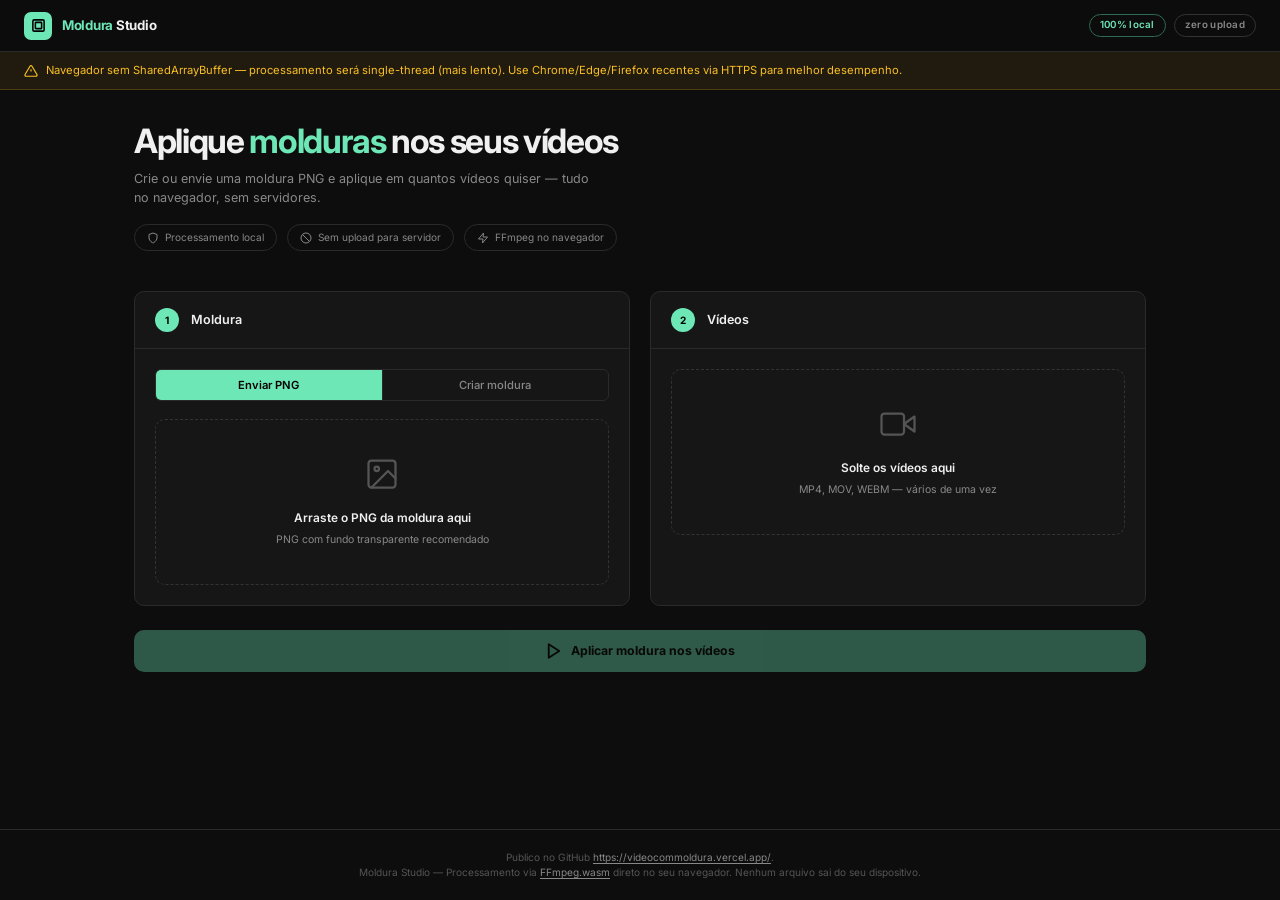
==== commit 18599039: "Update index.html" ====
--- a/index.html
+++ b/index.html
@@ -589,7 +589,7 @@
                 <div class="preview-layer shape-circle" data-el="profile" id="prev-profile">
                   <img id="prev-profile-img" src="https://videocommoldura.vercel.app/fotoperfil.png" alt="">
                 </div>
-                <div class="preview-layer" data-el="username" id="prev-username">@usuario<span class="check">✓</span></div>
+                <div class="preview-layer" data-el="username" id="prev-username">@usuario</div>
                 <div class="preview-layer" data-el="caption" id="prev-caption">legenda do vídeo aqui 🎬</div>
                 <div id="preview-video-area" data-el="video">
                   <div class="create-area-handle nw" data-handle="nw"></div>
@@ -736,6 +736,7 @@
 </main>
 
 <footer>
+  <p>Publico no GitHub <a href="https://github.com/taldorafael/Video-com-Moldura-Edicao" target="_blank" rel="noopener">https://videocommoldura.vercel.app/</a>.</p>
   <p>Moldura Studio — Processamento via <a href="https://ffmpeg.org/" target="_blank" rel="noopener">FFmpeg.wasm</a> direto no seu navegador. Nenhum arquivo sai do seu dispositivo.</p>
 </footer>
 
@@ -1095,7 +1096,7 @@
   if(t.profileImg) E.prevProfileImg.src=t.profileImg.src;
 
   const us=Math.max(8,Math.round(t.usernameSize*s));
-  E.prevUsername.innerHTML=(t.usernameText||'')+'<span class="check">✓</span>';
+  E.prevUsername.innerHTML=(t.usernameText||'')+'';
   E.prevUsername.style.cssText=`left:${t.username.x*s}px;top:${t.username.y*s}px;color:${tc};font-size:${us}px;`;
 
   const cs=Math.max(8,Math.round(t.captionSize*s));
@@ -1224,7 +1225,7 @@
   const uw=ctx.measureText(ustr).width;
   ctx.fillStyle='#1d9bf0';
   ctx.font=`bold ${Math.round((t.usernameSize||42)*0.85)}px ${t.usernameFont||'Inter,sans-serif'}`;
-  ctx.fillText('✓',t.username.x+uw+8,t.username.y+2);
+  ctx.fillText('',t.username.x+uw+8,t.username.y+2);
 
   // Caption (word wrap)
   ctx.fillStyle=tc;
